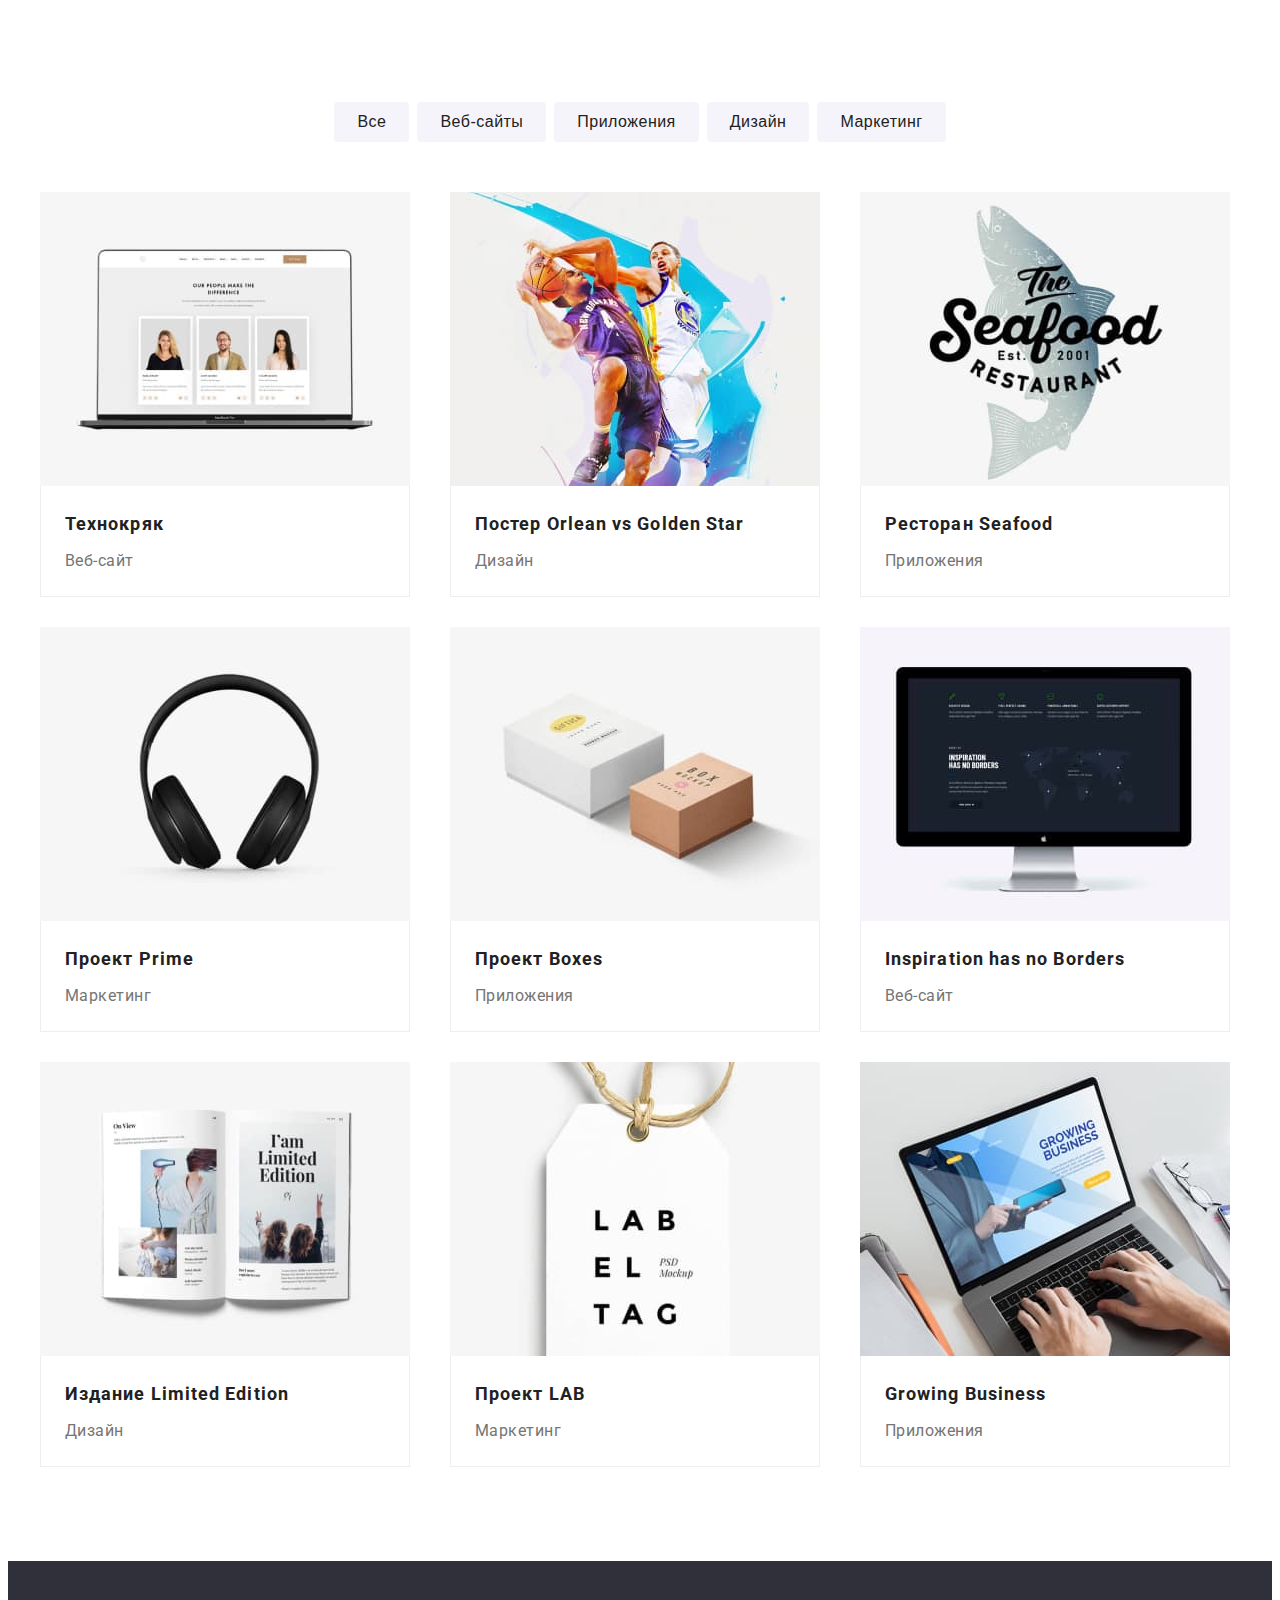
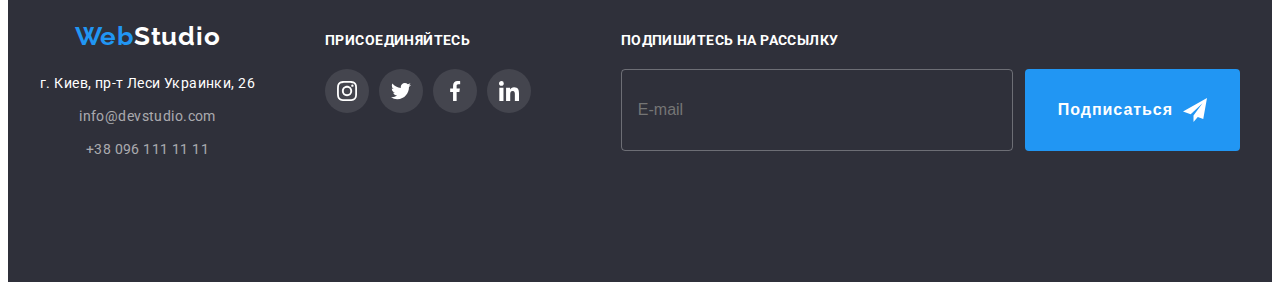
==== portfolio.html @ c47b0a3a "adaptive" ====
<!DOCTYPE html>
<html lang="ru">
  <head>
    <meta charset="UTF-8" />
    <meta http-equiv="X-UA-Compatible" content="IE=edge" />
    <meta name="viewport" content="width=device-width, initial-scale=1.0" />
    <title>Портфолио</title>
    <link
      rel="stylesheet"
      href="https://cdnjs.cloudflare.com/ajax/libs/modern-normalize/1.1.0/modern-normalize.min.css"
      integrity="sha512-wpPYUAdjBVSE4KJnH1VR1HeZfpl1ub8YT/NKx4PuQ5NmX2tKuGu6U/JRp5y+Y8XG2tV+wKQpNHVUX03MfMFn9Q=="
      crossorigin="anonymous"
      referrerpolicy="no-referrer"
    />
    <link rel="stylesheet" href="./css/main.min.css" />
    <link rel="preconnect" href="https://fonts.googleapis.com" />
    <link rel="preconnect" href="https://fonts.gstatic.com" crossorigin />
    <link
      href="https://fonts.googleapis.com/css2?family=Raleway:wght@700&family=Roboto:wght@400;500;700;900&display=swap"
      rel="stylesheet"
    />
  </head>

  <body>
    <!-- <header class="header">
      <div class="container header__container main__nav">
        <nav class="header__nav">
          <a class="header__logo link" href="./index.html"
            >Web<span class="header__logo header__logo--dark">Studio</span></a
          >
          <ul class="header__list list">
            <li class="header__item">
              <a class="header__link link" href="./index.html">Студия</a>
            </li>
            <li class="header__item">
              <a class="header__link link header__link--active" href="">Портфолио</a>
            </li>
            <li class="header__item">
              <a class="header__link link" href="#contacts">Контакты</a>
            </li>
          </ul>
        </nav>
        <ul class="header__contact list">
          <li class="header__contact-item">
            <a class="header__contact-mail link" href="mailto:info@devstudio.com">
              <svg class="header__contact-icon" width="16px" height="12px">
                <use href="./images/svg/sprite.svg#icon-mail"></use>
              </svg>
              info@devstudio.com</a
            >
          </li>
          <li class="header__contact-item">
            <a class="header__contact-number link" href="tel:+380961111111">
              <svg class="header__contact-icon" width="10" height="16">
                <use href="./images/svg/sprite.svg#icon-phone"></use>
              </svg>
              +38 096 111 11 11</a
            >
          </li>
        </ul>
      </div>
    </header> -->

    <!--Portfolio-->
    <main>
      <section class="section project">
        <!--Заголовок для ассистивных технологий-->
        <h1 class="project__title project__title--hidden">Примеры проектов</h1>
        <div class="container portfolio__container">
          <ul class="portfolio__projects-list list">
            <li class="portfolio__projects-item">
              <button class="portfolio__projects-btn" type="button">Все</button>
            </li>
            <li class="portfolio__projects-item">
              <button class="portfolio__projects-btn" type="button">
                Веб-сайты
              </button>
            </li>
            <li class="portfolio__projects-item">
              <button class="portfolio__projects-btn" type="button">
                Приложения
              </button>
            </li>
            <li class="portfolio__projects-item">
              <button class="portfolio__projects-btn" type="button">
                Дизайн
              </button>
            </li>
            <li class="portfolio__projects-item">
              <button class="portfolio__projects-btn" type="button">
                Маркетинг
              </button>
            </li>
          </ul>

          <ul class="portfolio__list list">
            <li class="portfolio__item">
              <a class="portfolio__link link" href="#">
                <div class="overlay-card">
                  <img
                    class="overlay-card__img"
                    src="./images/tehnokriak.jpg"
                    alt="Технокряк"
                    width="370"
                    height="294"
                  />
                  <div class="overlay-card__content">
                    <p class="overlay-card__text">
                      Ресурс предлагает комплексные предложения с разным уровнем
                      функционала и сервисов. Все это позволит посетителю
                      получить исчерпывающие сведения о компании или частном
                      лице.
                    </p>
                  </div>
                </div>

                <div class="portfolio__desc">
                  <h2 class="portfolio__desc-title">Технокряк</h2>
                  <p class="portfolio__desc-text">Веб-сайт</p>
                </div>
              </a>
            </li>

            <li class="portfolio__item">
              <a class="portfolio__link link" href="#">
                <div class="overlay-card">
                  <img
                    class="overlay-card__img"
                    src="./images/poster_new_orlean_vs_golden_star.jpg"
                    alt="Постер New Orlean vs Golden Star"
                    width="370"
                    height="294"
                  />
                  <div class="overlay-card__content">
                    <p class="overlay-card__text">
                      Ресурс предлагает комплексные предложения с разным уровнем
                      функционала и сервисов. Все это позволит посетителю
                      получить исчерпывающие сведения о компании или частном
                      лице.
                    </p>
                  </div>
                </div>

                <div class="portfolio__desc">
                  <h2 class="portfolio__desc-title">
                    Постер Orlean vs Golden Star
                  </h2>
                  <p class="portfolio__desc-text">Дизайн</p>
                </div>
              </a>
            </li>

            <li class="portfolio__item">
              <a class="portfolio__link link" href="#">
                <div class="overlay-card">
                  <img
                    class="overlay-card__img"
                    src="./images/restoran_seafood.jpg"
                    alt="Ресторан Seafood"
                    width="370"
                    height="294"
                  />
                  <div class="overlay-card__content">
                    <p class="overlay-card__text">
                      Ресурс предлагает комплексные предложения с разным уровнем
                      функционала и сервисов. Все это позволит посетителю
                      получить исчерпывающие сведения о компании или частном
                      лице.
                    </p>
                  </div>
                </div>
                <div class="portfolio__desc">
                  <h2 class="portfolio__desc-title">Ресторан Seafood</h2>
                  <p class="portfolio__desc-text">Приложения</p>
                </div>
              </a>
            </li>
            <li class="portfolio__item">
              <a class="portfolio__link link" href="#">
                <div class="overlay-card">
                  <img
                    class="overlay-card__img"
                    src="./images/proect_prime.jpg"
                    alt="Проект Prime"
                    width="370"
                    height="294"
                  />
                  <div class="overlay-card__content">
                    <p class="overlay-card__text">
                      Ресурс предлагает комплексные предложения с разным уровнем
                      функционала и сервисов. Все это позволит посетителю
                      получить исчерпывающие сведения о компании или частном
                      лице.
                    </p>
                  </div>
                </div>
                <div class="portfolio__desc">
                  <h2 class="portfolio__desc-title">Проект Prime</h2>
                  <p class="portfolio__desc-text">Маркетинг</p>
                </div>
              </a>
            </li>
            <li class="portfolio__item">
              <a class="portfolio__link link" href="#">
                <div class="overlay-card">
                  <img
                    class="overlay-card__img"
                    src="./images/proekt_boxes.jpg"
                    alt="Проект Boxes"
                    width="370"
                    height="294"
                  />
                  <div class="overlay-card__content">
                    <p class="overlay-card__text">
                      Ресурс предлагает комплексные предложения с разным уровнем
                      функционала и сервисов. Все это позволит посетителю
                      получить исчерпывающие сведения о компании или частном
                      лице.
                    </p>
                  </div>
                </div>
                <div class="portfolio__desc">
                  <h2 class="portfolio__desc-title">Проект Boxes</h2>
                  <p class="portfolio__desc-text">Приложения</p>
                </div>
              </a>
            </li>
            <li class="portfolio__item">
              <a class="portfolio__link link" href="#">
                <div class="overlay-card">
                  <img
                    class="overlay-card__img"
                    src="./images/inspiration_has_no_borders.jpg"
                    alt="Веб-сайт Inspiration has no Borders"
                    width="370"
                    height="294"
                  />
                  <div class="overlay-card__content">
                    <p class="overlay-card__text">
                      Ресурс предлагает комплексные предложения с разным уровнем
                      функционала и сервисов. Все это позволит посетителю
                      получить исчерпывающие сведения о компании или частном
                      лице.
                    </p>
                  </div>
                </div>
                <div class="portfolio__desc">
                  <h2 class="portfolio__desc-title">
                    Inspiration has no Borders
                  </h2>
                  <p class="portfolio__desc-text">Веб-сайт</p>
                </div>
              </a>
            </li>
            <li class="portfolio__item">
              <a class="portfolio__link link" href="#">
                <div class="overlay-card">
                  <img
                    class="overlay-card__img"
                    src="./images/izdanie_limited_edition.jpg"
                    alt="Издание Limited Edition"
                    width="370"
                    height="294"
                  />
                  <div class="overlay-card__content">
                    <p class="overlay-card__text">
                      Ресурс предлагает комплексные предложения с разным уровнем
                      функционала и сервисов. Все это позволит посетителю
                      получить исчерпывающие сведения о компании или частном
                      лице.
                    </p>
                  </div>
                </div>
                <div class="portfolio__desc">
                  <h2 class="portfolio__desc-title">Издание Limited Edition</h2>
                  <p class="portfolio__desc-text">Дизайн</p>
                </div>
              </a>
            </li>
            <li class="portfolio__item">
              <a class="portfolio__link link" href="#">
                <div class="overlay-card">
                  <img
                    class="overlay-card__img"
                    src="./images/proect_lab.jpg"
                    alt="Проект LAB"
                    width="370"
                    height="294"
                  />
                  <div class="overlay-card__content">
                    <p class="overlay-card__text">
                      Ресурс предлагает комплексные предложения с разным уровнем
                      функционала и сервисов. Все это позволит посетителю
                      получить исчерпывающие сведения о компании или частном
                      лице.
                    </p>
                  </div>
                </div>
                <div class="portfolio__desc">
                  <h2 class="portfolio__desc-title">Проект LAB</h2>
                  <p class="portfolio__desc-text">Маркетинг</p>
                </div>
              </a>
            </li>
            <li class="portfolio__item">
              <a class="portfolio__link link" href="#">
                <div class="overlay-card">
                  <img
                    class="overlay-card__img"
                    src="./images/growing_business.jpg"
                    alt="Приложения Growing Business"
                    width="370"
                    height="294"
                  />
                  <div class="overlay-card__content">
                    <p class="overlay-card__text">
                      Ресурс предлагает комплексные предложения с разным уровнем
                      функционала и сервисов. Все это позволит посетителю
                      получить исчерпывающие сведения о компании или частном
                      лице.
                    </p>
                  </div>
                </div>
                <div class="portfolio__desc">
                  <h2 class="portfolio__desc-title">Growing Business</h2>
                  <p class="portfolio__desc-text">Приложения</p>
                </div>
              </a>
            </li>
          </ul>
        </div>
      </section>
    </main>
    <!--Футер-->
    <footer class="footer">
      <div class="container footer__container footer__nav">
        <div class="footer__address-list">
          <!--Логотип компании-->
          <a class="footer__logo link" href="./index.html"
            >Web<span class="footer__logo footer__logo--light">Studio</span></a
          >
          <address class="footer__main-address">
            <ul id="contacts" class="footer__list list">
              <li class="footer__map">
                <a
                  class="footer__address-link link"
                  href="https://goo.gl/maps/CiyNuwv28CsmYzVaA"
                  target="_blank"
                  rel="noopener noreferrer"
                >
                  г. Киев, пр-т Леси Украинки, 26</a
                >
              </li>
              <li class="footer__mail">
                <a
                  class="footer__mail-link link"
                  href="mailto:info@devstudio.com"
                  >info@devstudio.com</a
                >
              </li>
              <li>
                <a class="footer__tel-link link" href="tel:+380961111111"
                  >+38 096 111 11 11</a
                >
              </li>
            </ul>
          </address>
        </div>
        <div class="footer__social-icon">
          <h3 class="footer__social-title">Присоединяйтесь</h3>
          <ul class="footer__icon-list">
            <li class="footer__icon-items">
              <a
                href="#"
                class="footer__icon-link"
                target="_blank"
                rel="noopener noreferrer"
                aria-label="иконка Instagram"
              >
                <svg class="footer__icon-img" width="20px" height="20px">
                  <use href="./images/svg/sprite.svg#icon-instagram_1"></use>
                </svg>
              </a>
            </li>
            <li class="footer__icon-items">
              <a
                href="#"
                class="footer__icon-link"
                target="_blank"
                rel="noopener noreferrer"
                aria-label="иконка Twitter"
              >
                <svg class="footer__icon-img" width="20px" height="20px">
                  <use href="./images/svg/sprite.svg#icon-twitter_1"></use>
                </svg>
              </a>
            </li>
            <li class="footer__icon-items">
              <a
                href="#"
                class="footer__icon-link"
                target="_blank"
                rel="noopener noreferrer"
                aria-label="иконка Facebook"
              >
                <svg class="footer__icon-img" width="20px" height="20px">
                  <use href="./images/svg/sprite.svg#icon-facebook_1"></use>
                </svg>
              </a>
            </li>
            <li class="footer__icon-items">
              <a
                href="#"
                class="footer__icon-link"
                target="_blank"
                rel="noopener noreferrer"
                aria-label="иконка Linkedin"
              >
                <svg class="footer__icon-img" width="20px" height="20px">
                  <use href="./images/svg/sprite.svg#icon-linkedin_1"></use>
                </svg>
              </a>
            </li>
          </ul>
        </div>
        <div class="footer__mail-row">
          <strong class="footer__mail-title">Подпишитесь на рассылку</strong>
          <form class="footer__mail-form">
            <input
              class="footer__mail-input"
              type="email"
              placeholder="E-mail"
            />
            <button class="footer__btn footer__btn" type="submit">
              Подписаться
              <svg class="footer__icon-send" width="24px" height="24px">
                <use href="./images/svg/sprite.svg#icon_send"></use>
              </svg>
            </button>
          </form>
        </div>
      </div>
    </footer>
  </body>
</html>
---- css/main.min.css ----
:root{--accent-color: #2196f3;--logo-web-color: #2196f3;--logo-studio-dark-color: #000000;--logo-studio-light-color: #ffffff;--text-color: #212121;--list-button-color: #f5f4fa;--list-button-hover: #2196f3;--text-color-light: #757575;--main-background: #ffffff;--secondary-background: #2f303a;--border-color: #eeeeee;--main-icon: #afb1b8;--secondary-icon: #ffffff;--main-anim: cubic-bezier(0.4, 0, 0.2, 1)}.hero__btn,.modal__btn,.footer__btn{border-radius:4px;padding:10px 32px;min-width:200px;font-weight:700;font-size:16px;line-height:1.88;letter-spacing:.06em;color:var(--main-background);background-color:var(--accent-color);border:1px solid rgba(0,0,0,0);-webkit-transition:background-color 250ms var(--main-anim);transition:background-color 250ms var(--main-anim)}html{scroll-behavior:smooth}body{font-family:"Roboto",sans-serif;color:var(--text-color)}.section{padding-top:60px;padding-bottom:60px;background-color:var(--main-background)}@media screen and (min-width: 768px){.section{padding-top:60px;padding-bottom:60px}}@media screen and (min-width: 1200px){.section{padding-top:94px;padding-bottom:94px}}.container{padding-left:15px;padding-right:15px;margin-left:auto;margin-right:auto;width:100%}@media screen and (min-width: 480px){.container{width:480px}}@media screen and (min-width: 480px)and (min-width: 480px){.container{width:480px}}@media screen and (min-width: 768px){.container{width:768px}}@media screen and (min-width: 768px)and (min-width: 768px){.container{width:768px}}@media screen and (min-width: 1200px){.container{width:1200px}}@media screen and (min-width: 1200px)and (min-width: 1200px){.container{width:1200px}}h1,h2,h3,h4,h5,h6,p{margin:0}img{display:block;max-width:100%;height:auto}.list{padding:0;margin:0;list-style:none}.link{display:block;text-decoration:none}.hero__btn:hover,.hero__btn:focus,.modal__btn:hover,.modal__btn:focus,.footer__btn:hover,.footer__btn:focus{background:#188ce8;cursor:pointer}.portfolio__projects-btn{border-radius:4px;padding:6px 22px;font-weight:500;font-size:16px;line-height:1.63;text-align:center;letter-spacing:.03em;color:var(--text-color);background-color:var(--list-button-color);border:1px solid rgba(0,0,0,0);-webkit-transition:color 250ms var(--main-anim),background-color 250ms var(--main-anim),-webkit-box-shadow 250ms var(--main-anim);transition:color 250ms var(--main-anim),background-color 250ms var(--main-anim),-webkit-box-shadow 250ms var(--main-anim);transition:color 250ms var(--main-anim),background-color 250ms var(--main-anim),box-shadow 250ms var(--main-anim);transition:color 250ms var(--main-anim),background-color 250ms var(--main-anim),box-shadow 250ms var(--main-anim),-webkit-box-shadow 250ms var(--main-anim)}.portfolio__projects-btn:hover,.portfolio__projects-btn:focus{cursor:pointer;color:var(--main-background);background-color:var(--list-button-hover);-webkit-box-shadow:0px 3px 1px rgba(0,0,0,.1),0px 1px 2px rgba(0,0,0,.08),0px 2px 2px rgba(0,0,0,.12);box-shadow:0px 3px 1px rgba(0,0,0,.1),0px 1px 2px rgba(0,0,0,.08),0px 2px 2px rgba(0,0,0,.12)}.header__logo,.footer__logo{font-family:"Raleway",sans-serif;font-weight:700;font-size:26px;line-height:1.19;letter-spacing:.03em;color:var(--logo-web-color)}.header__logo--dark,.footer__logo--dark{color:var(--logo-studio-dark-color)}.header__logo--light,.footer__logo--light{color:var(--logo-studio-light-color)}.backdrop{z-index:1000;position:fixed;top:0;left:0;width:100%;height:100%;background:rgba(0,0,0,.2);-webkit-transition:opacity 250ms var(--main-anim);transition:opacity 250ms var(--main-anim);opacity:1}.backdrop.is-hidden{opacity:0;visibility:visible;pointer-events:none}.modal{position:absolute;min-width:528px;min-height:521px;padding:40px;background-color:var(--main-background);top:50%;left:50%;-webkit-transform:translate(-50%, -50%) scale(1);transform:translate(-50%, -50%) scale(1);border-radius:4px;-webkit-box-shadow:0px 1px 3px rgba(0,0,0,.12),0px 1px 1px rgba(0,0,0,.14),0px 2px 1px rgba(0,0,0,.2);box-shadow:0px 1px 3px rgba(0,0,0,.12),0px 1px 1px rgba(0,0,0,.14),0px 2px 1px rgba(0,0,0,.2);-webkit-transition:-webkit-transform 250ms var(--main-anim);transition:-webkit-transform 250ms var(--main-anim);transition:transform 250ms var(--main-anim);transition:transform 250ms var(--main-anim), -webkit-transform 250ms var(--main-anim)}.backdrop.is-hidden .modal{-webkit-transform:translate(-50%, -50%) scale(0.6);transform:translate(-50%, -50%) scale(0.6)}.modal__btn-close{display:-webkit-box;display:-ms-flexbox;display:flex;-webkit-box-align:center;-ms-flex-align:center;align-items:center;-webkit-box-pack:center;-ms-flex-pack:center;justify-content:center;position:absolute;top:8px;right:8px;width:30px;height:30px;border-radius:50%;background-color:var(--main-background);border:1px solid rgba(0,0,0,.1);-webkit-transition:fill 250ms var(--main-anim),border 250ms var(--main-anim);transition:fill 250ms var(--main-anim),border 250ms var(--main-anim)}.modal__btn-close:hover,.modal__btn-close:focus{cursor:pointer;fill:var(--list-button-hover);border:1px solid var(--accent-color)}.modal__title{margin-top:0px;font-weight:700;font-size:20px;line-height:1.15;text-align:center;letter-spacing:.03em;color:var(--text-color)}.modal__field{position:relative;display:-webkit-box;display:-ms-flexbox;display:flex;-webkit-box-orient:vertical;-webkit-box-direction:normal;-ms-flex-direction:column;flex-direction:column;margin-bottom:10px}.modal__name{margin-bottom:4px;font-size:12px;text-align:left;line-height:1.16;letter-spacing:.01em;color:#757575}.modal__form{text-align:center;margin-top:12px}.modal__input{padding-top:11px;padding-bottom:11px;padding-left:42px;border:1px solid rgba(33,33,33,.2);border-radius:4px;cursor:pointer;-webkit-transition:border-color 250ms var(--main-anim);transition:border-color 250ms var(--main-anim)}.modal__input:hover,.modal__input:focus{outline:0;border-color:var(--accent-color)}.modal__textarea{resize:none;height:120px;font-size:14px;line-height:1.17;letter-spacing:.01em;padding:12px 16px;border:1px solid rgba(33,33,33,.2);border-radius:4px;-webkit-transition:border-color 250ms var(--main-anim);transition:border-color 250ms var(--main-anim)}.modal__textarea:hover,.modal__textarea:focus{outline:0;border-color:var(--accent-color)}.modal__icon{position:absolute;top:50%;left:12px}.modal__svg{width:18px;height:18px;color:#000;fill:currentColor;-webkit-transition:fill 250ms var(--main-anim);transition:fill 250ms var(--main-anim)}.modal__input:focus+.modal__icon .modal__svg{fill:var(--accent-color)}.modal__terms-check{display:-webkit-box;display:-ms-flexbox;display:flex;-webkit-box-align:center;-ms-flex-align:center;align-items:center;-webkit-box-pack:space-evenly;-ms-flex-pack:space-evenly;justify-content:space-evenly;font-size:14px;line-height:1.7;letter-spacing:.03em;color:#757575}.modal__terms-form{position:relative;margin-top:20px;margin-bottom:30px}.modal__agreement{color:var(--accent-color);text-decoration:underline;cursor:pointer}.modal__checkbox{position:absolute;width:1px;height:1px;margin:-1px;border:0px;padding:0px;clip:rect(0 0 0 0);overflow:hidden}.modal__check-icon{display:inline-block;-webkit-box-align:center;-ms-flex-align:center;align-items:center;-webkit-box-pack:center;-ms-flex-pack:center;justify-content:center;width:16px;height:15px;border:2px solid #212121;border-radius:2px}.modal__checkbox:checked+.modal__check-icon{border-color:rgba(0,0,0,0);background-color:#2196f3;background-image:url(../images/svg/vector_check.svg);background-size:contain;background-origin:border-box;background-repeat:no-repeat;-webkit-transition:background-color 250ms var(--main-anim),background-image 250ms var(--main-anim);transition:background-color 250ms var(--main-anim),background-image 250ms var(--main-anim)}.team__icon-list{display:-webkit-box;display:-ms-flexbox;display:flex;padding:0;-webkit-box-pack:center;-ms-flex-pack:center;justify-content:center;list-style-type:none}.team__icon-list .team__icon-item+.team__icon-item{margin-left:10px}.team__icon-link{display:-webkit-box;display:-ms-flexbox;display:flex;-webkit-box-pack:center;-ms-flex-pack:center;justify-content:center;-webkit-box-align:center;-ms-flex-align:center;align-items:center;width:44px;height:44px;border-radius:50%;cursor:pointer;fill:var(--main-icon);-webkit-transition:fill 250ms var(--main-anim),background-color 250ms var(--main-anim);transition:fill 250ms var(--main-anim),background-color 250ms var(--main-anim)}.team__icon-link:hover,.team__icon-link:focus{fill:var(--secondary-icon);background-color:var(--accent-color)}.header{border-bottom:1px solid var(--border-color)}.header__list{margin-left:93px;display:-webkit-box;display:-ms-flexbox;display:flex}.header .main__nav{display:-webkit-box;display:-ms-flexbox;display:flex}.header__nav{display:-webkit-box;display:-ms-flexbox;display:flex;-webkit-box-align:center;-ms-flex-align:center;align-items:center}.header__list .header__item+.header__item{margin-left:40px}.header__contact{display:-webkit-box;display:-ms-flexbox;display:flex;margin-left:auto}.header__contact .header__contact-item+.header__contact-item{margin-left:50px}.header__link{display:block;padding-top:32px;padding-bottom:32px;color:var(--text-color);font-weight:500;font-size:14px;line-height:1.14;letter-spacing:.02em;-webkit-transition:color 250ms var(--main-anim);transition:color 250ms var(--main-anim)}.header__link:hover,.header__link:focus{color:var(--accent-color)}.header__link--active{position:relative;color:var(--accent-color)}.header__link--active::after{content:"";position:absolute;bottom:-1px;left:0;width:100%;height:4px;background:var(--accent-color);border-radius:2px}.header__contact-number{display:-webkit-box;display:-ms-flexbox;display:flex;padding-top:32px;padding-bottom:32px;-webkit-box-align:center;-ms-flex-align:center;align-items:center;font-weight:500;font-size:14px;line-height:1.14;letter-spacing:.02em;color:var(--text-color-light);-webkit-transition:color 250ms var(--main-anim);transition:color 250ms var(--main-anim)}.header__contact-number:hover,.header__contact-number:focus{color:var(--accent-color)}.header__contact-mail{display:-webkit-box;display:-ms-flexbox;display:flex;padding-top:32px;padding-bottom:32px;-webkit-box-align:center;-ms-flex-align:center;align-items:center;font-weight:500;font-size:14px;line-height:1.14;letter-spacing:.02em;color:var(--text-color-light);-webkit-transition:color 250ms var(--main-anim);transition:color 250ms var(--main-anim)}.header__contact-mail:hover,.header__contact-mail:focus{color:var(--accent-color)}.header__contact-icon{margin-right:10px;fill:currentColor}.hero{padding-top:200px;padding-bottom:200px;text-align:center;max-width:1600px;height:600px;margin-left:auto;margin-right:auto;background-repeat:no-repeat;background-position:center;background-image:-webkit-gradient(linear, left top, right top, from(rgba(47, 48, 58, 0.4)), to(rgba(47, 48, 58, 0.4))),url(../images/background_image.jpg);background-image:linear-gradient(to right, rgba(47, 48, 58, 0.4), rgba(47, 48, 58, 0.4)),url(../images/background_image.jpg);background-color:#c4c4c4}.hero__tite{margin:0;margin-bottom:30px;color:var(--main-background);text-align:center;letter-spacing:.06em;text-transform:uppercase}@media screen and (min-width: 480px){.hero__tite{font-size:26px;line-height:1.65}}@media screen and (min-width: 1200px){.hero__tite{font-weight:900;font-size:44px;line-height:1.36}}.portfolio__projects-list{display:-webkit-box;display:-ms-flexbox;display:flex;-webkit-box-pack:center;-ms-flex-pack:center;justify-content:center}@media screen and (max-width: 767.98px){.portfolio__projects-list{-ms-flex-wrap:wrap;flex-wrap:wrap;-webkit-box-pack:left;-ms-flex-pack:left;justify-content:left}}.portfolio__projects-list .portfolio__projects-item+.portfolio__projects-item{margin-left:8px}@media screen and (max-width: 1199.98px){.portfolio__projects-item:nth-child(-n+3){margin-bottom:15px}}.portfolio__desc-title{margin-bottom:4px;font-weight:700;font-size:18px;line-height:2;letter-spacing:.06em;color:#212121}.portfolio__link{display:inline-block;-webkit-transition:-webkit-box-shadow 250ms var(--main-anim);transition:-webkit-box-shadow 250ms var(--main-anim);transition:box-shadow 250ms var(--main-anim);transition:box-shadow 250ms var(--main-anim), -webkit-box-shadow 250ms var(--main-anim)}.portfolio__link:hover,.portfolio__link:focus{-webkit-box-shadow:0px 1px 1px rgba(0,0,0,.12),0px 4px 4px rgba(0,0,0,.06),1px 4px 6px rgba(0,0,0,.16);box-shadow:0px 1px 1px rgba(0,0,0,.12),0px 4px 4px rgba(0,0,0,.06),1px 4px 6px rgba(0,0,0,.16)}.portfolio__desc{padding:20px 24px;background-color:var(--main-background);border:1px solid var(--border-color);border-top:0}.portfolio__desc-text{font-size:16px;line-height:1.88;letter-spacing:.03em;color:var(--text-color-light)}.portfolio__link:hover .overlay-card__content{-webkit-transform:translateY(-100%);transform:translateY(-100%)}.overlay-card{position:relative;height:294px;width:370px;overflow:hidden}.overlay-card__content{position:absolute;background-color:rgba(33,150,243,.9);-webkit-transform:translateY(0);transform:translateY(0);-webkit-transition:-webkit-transform 250ms var(--main-anim);transition:-webkit-transform 250ms var(--main-anim);transition:transform 250ms var(--main-anim);transition:transform 250ms var(--main-anim), -webkit-transform 250ms var(--main-anim)}.overlay-card__text{padding:63px 24px;font-size:18px;line-height:1.56;letter-spacing:.03em;color:var(--main-background)}@media screen and (max-width: 1199.98px){.development{display:none}}.development__title{font-weight:700;font-size:36px;line-height:1.67;text-align:center;letter-spacing:.03em;margin-bottom:50px}.development__list{display:-webkit-box;display:-ms-flexbox;display:flex;-ms-flex-wrap:wrap;flex-wrap:wrap}.development__item+.development__item{margin-left:30px}.development__aside{position:relative}.development__text{position:absolute;display:-webkit-box;display:-ms-flexbox;display:flex;width:370px;height:70px;bottom:0;left:0;font-weight:700;font-size:14px;line-height:1.14;letter-spacing:.03em;text-transform:uppercase;-webkit-box-align:center;-ms-flex-align:center;align-items:center;-webkit-box-pack:center;-ms-flex-pack:center;justify-content:center;margin:0;letter-spacing:.03em;background-color:rgba(47,48,58,.8);color:var(--main-background)}.development__img{display:block;min-width:100%;height:auto}.development{padding-top:0}.team__title{font-weight:700;font-size:36px;line-height:1.67;text-align:center;letter-spacing:.03em}@media screen and (min-width: 480px){.team__title{margin-bottom:30px}}@media screen and (min-width: 1200px){.team__title{margin-bottom:50px}}@media screen and (max-width: 1199.98px){.team__img{width:354px}}.team__card{padding-top:30px;padding-bottom:30px}.team__card-name{margin-bottom:10px;font-weight:500;font-size:16px;line-height:1.88;text-align:center;letter-spacing:.03em}.team__card-career{margin-bottom:16px;font-size:16px;line-height:1.88;text-align:center;letter-spacing:.03em;color:var(--text-color-light)}@media screen and (max-width: 767.98px){.team__img{width:auto}}@media screen and (min-width: 480px){.team__list{display:block}}@media screen and (max-width: 1199.98px){.team__list{display:-webkit-box;display:-ms-flexbox;display:flex;-ms-flex-wrap:wrap;flex-wrap:wrap;-webkit-box-pack:justify;-ms-flex-pack:justify;justify-content:space-between}}@media screen and (min-width: 1200px){.team__list{display:-webkit-box;display:-ms-flexbox;display:flex;-ms-flex-wrap:wrap;flex-wrap:wrap}.team__list .team__item+.team__item{margin-left:30px}}.team{padding-top:94px;padding-bottom:94px;background-color:#f5f4fa}.team__item{background-color:var(--main-background);-webkit-box-shadow:0px 1px 3px rgba(0,0,0,.12),0px 1px 1px rgba(0,0,0,.14),0px 2px 1px rgba(0,0,0,.2);box-shadow:0px 1px 3px rgba(0,0,0,.12),0px 1px 1px rgba(0,0,0,.14),0px 2px 1px rgba(0,0,0,.2);border-radius:0px 0px 4px 4px}@media screen and (max-width: 767.98px){.team__item:not(:last-child){margin-bottom:30px}}@media screen and (max-width: 1199.98px){.team__item:nth-child(-n+2){margin-bottom:30px}}.clients__title{font-weight:700;font-size:36px;line-height:1.67;text-align:center;letter-spacing:.03em;margin-bottom:50px}@media screen and (max-width: 767.98px){.clients__title{margin-bottom:30px}}.clients__list{display:-webkit-box;display:-ms-flexbox;display:flex}@media screen and (min-width: 480px){.clients__list{display:-webkit-box;display:-ms-flexbox;display:flex;-ms-flex-wrap:wrap;flex-wrap:wrap;-webkit-box-pack:center;-ms-flex-pack:center;justify-content:center}}@media screen and (max-width: 1199.98px){.clients__list{display:-webkit-box;display:-ms-flexbox;display:flex;-ms-flex-wrap:wrap;flex-wrap:wrap;-webkit-box-pack:justify;-ms-flex-pack:justify;justify-content:space-between}}.clients__link{display:-webkit-box;display:-ms-flexbox;display:flex;height:92px;-webkit-box-pack:center;-ms-flex-pack:center;justify-content:center;-webkit-box-align:center;-ms-flex-align:center;align-items:center;fill:var(--main-icon);border:1px solid var(--main-icon);border-radius:4px;-webkit-transition:border 250ms var(--main-anim),fill 250ms var(--main-anim);transition:border 250ms var(--main-anim),fill 250ms var(--main-anim)}@media screen and (min-width: 480px){.clients__link{width:210px}}@media screen and (min-width: 768px){.clients__link{width:226px}}@media screen and (min-width: 1200px){.clients__link{width:170px}}.clients__link:hover,.clients__link:focus{fill:var(--accent-color)}.clients__link:hover{border:1px solid var(--accent-color);border-radius:4px}@media screen and (max-width: 767.98px){.clients__item:nth-child(2n+1){margin-right:30px}}@media screen and (max-width: 1199.98px){.clients__item:nth-child(-n+3){margin-bottom:30px}}.clients__item:nth-child(-n+2){margin-bottom:30px}@media screen and (min-width: 1200px){.clients__item+.clients__item{margin-left:30px}}.benefits__title--hidden,.project__title--hidden{visibility:hidden;position:absolute}.benefits__logo{display:-webkit-box;display:-ms-flexbox;display:flex;-webkit-box-pack:center;-ms-flex-pack:center;justify-content:center;-webkit-box-align:center;-ms-flex-align:center;align-items:center;width:270px;height:120px;background:#f5f4fa;border-radius:4px;margin-bottom:30px}@media screen and (max-width: 767.98px){.benefits__logo{width:100%}.benefits__logo .benefits__logo:not(first-child){margin-top:30px}}@media screen and (max-width: 1199.98px){.benefits__logo{width:100%}}@media screen and (min-width: 768px){.benefits__list{display:-webkit-box;display:-ms-flexbox;display:flex;-ms-flex-wrap:wrap;flex-wrap:wrap;-webkit-box-pack:justify;-ms-flex-pack:justify;justify-content:space-between}}@media screen and (min-width: 768px){.benefits__item{width:354px}}@media screen and (min-width: 1200px){.benefits__item{width:270px}.benefits__item+.benefits__item{margin-left:30px}}.benefits__subtitle{margin:0;margin-bottom:10px;font-weight:700;font-size:14px;line-height:1.14;letter-spacing:.03em;text-transform:uppercase}@media screen and (max-width: 767.98px){.benefits__subtitle{text-align:center}}.benefits__text{font-size:14px;line-height:1.71;letter-spacing:.03em;color:var(--text-color-light)}.portfolio__projects-list{margin-bottom:50px}.portfolio__list{display:-webkit-box;display:-ms-flexbox;display:flex;-ms-flex-wrap:wrap;flex-wrap:wrap}@media screen and (max-width: 767.98px){.portfolio__list{display:block}}.portfolio__item{width:calc((100% - 60px)/3);margin-right:30px;margin-bottom:30px}.portfolio__item:nth-child(3n){margin-right:0}.portfolio__item:nth-last-child(-n+3){margin-bottom:0}.footer{padding-top:60px;padding-bottom:60px;background-color:var(--secondary-background)}.footer__address-link{font-style:normal;font-size:14px;line-height:1.71;letter-spacing:.03em;color:var(--main-background)}.footer__address-link:hover,.footer__address-link:focus{color:var(--accent-color)}.footer__mail-link{font-style:normal;font-size:14px;line-height:1.71;letter-spacing:.03em;color:rgba(255,255,255,.6)}.footer__mail-link:hover,.footer__mail-link:focus{color:var(--accent-color)}.footer__tel-link{font-style:normal;font-size:14px;line-height:1.71;letter-spacing:.03em;color:rgba(255,255,255,.6)}.footer__tel-link:hover,.footer__tel-link:focus{color:var(--accent-color)}.footer__main-address{display:-webkit-box;display:-ms-flexbox;display:flex;margin-top:20px}@media screen and (min-width: 480px){.footer__main-address{-webkit-box-pack:center;-ms-flex-pack:center;justify-content:center}}@media screen and (min-width: 480px){.footer__map{margin-bottom:8px}}@media screen and (min-width: 1200px){.footer__map{margin-bottom:9px}}@media screen and (min-width: 480px){.footer__mail{margin-bottom:8px}}@media screen and (min-width: 1200px){.footer__mail{margin-bottom:9px}}.footer__social-title,.footer__mail-title{display:-webkit-box;display:-ms-flexbox;display:flex;text-transform:uppercase;font-weight:700;font-size:14px;line-height:1.17;letter-spacing:.03em;color:var(--secondary-icon)}@media screen and (max-width: 767.98px){.footer__social-title,.footer__mail-title{-webkit-box-pack:center;-ms-flex-pack:center;justify-content:center}}@media screen and (max-width: 1199.98px){.footer__social-title,.footer__mail-title{-webkit-box-pack:center;-ms-flex-pack:center;justify-content:center}}.footer__nav{display:-webkit-box;display:-ms-flexbox;display:flex;-webkit-box-align:baseline;-ms-flex-align:baseline;align-items:baseline}@media screen and (max-width: 767.98px){.footer__nav{display:block}}@media screen and (max-width: 1199.98px){.footer__nav{-ms-flex-wrap:wrap;flex-wrap:wrap;-webkit-box-pack:center;-ms-flex-pack:center;justify-content:center}}.footer__icon-link{display:-webkit-box;display:-ms-flexbox;display:flex;-webkit-box-pack:center;-ms-flex-pack:center;justify-content:center;-webkit-box-align:center;-ms-flex-align:center;align-items:center;width:44px;height:44px;cursor:pointer;fill:var(--secondary-icon);background-color:rgba(255,255,255,.1);border-radius:50%;-webkit-transition:background-color 250ms var(--main-anim);transition:background-color 250ms var(--main-anim)}.footer__icon-link:hover,.footer__icon-link:focus{background-color:var(--accent-color)}@media screen and (max-width: 767.98px){.footer__address-list{text-align:center;margin-bottom:60px}}@media screen and (min-width: 768px){.footer__address-list{text-align:center;margin-right:165px;margin-bottom:60px}}@media screen and (min-width: 1200px){.footer__address-list{display:inline-block;margin-right:70px}}.footer__icon-list{display:-webkit-box;display:-ms-flexbox;display:flex;padding:0;margin:0;margin-top:20px;list-style-type:none}@media screen and (max-width: 767.98px){.footer__icon-list{margin-bottom:60px}}.footer__icon-items+.footer__icon-items{margin-left:10px}.footer__social-icon{margin-right:auto}@media screen and (min-width: 480px){.footer__social-icon{display:grid;-webkit-box-pack:center;-ms-flex-pack:center;justify-content:center}}@media screen and (max-width: 1199.98px){.footer__social-icon{margin:0}}.footer__mail-form{margin-top:20px}@media screen and (min-width: 480px){.footer__mail-form{display:-webkit-box;display:-ms-flexbox;display:flex;-ms-flex-wrap:wrap;flex-wrap:wrap;-webkit-box-pack:center;-ms-flex-pack:center;justify-content:center}}@media screen and (max-width: 1199.98px){.footer__mail-form{width:450px}}.footer__mail-input{margin-right:12px;padding:15px 16px;width:358px;height:50px;font-size:16px;line-height:1.25;background-color:rgba(0,0,0,0);border:solid 1px rgba(255,255,255,.3);border-radius:4px;-webkit-transition:border 250ms var(--main-anim);transition:border 250ms var(--main-anim)}@media screen and (max-width: 767.98px){.footer__mail-input{margin:0;margin-bottom:20px;width:100%}}@media screen and (max-width: 1199.98px){.footer__mail-input{width:450px;margin:0;margin-bottom:20px}}.footer__mail-input:hover,.footer__mail-input:focus{border-color:var(--accent-color)}.footer__mail-input{color:var(--secondary-icon)}.footer__btn{display:-webkit-inline-box;display:-ms-inline-flexbox;display:inline-flex;-webkit-box-align:center;-ms-flex-align:center;align-items:center}.footer__icon-send{margin-left:10px;fill:#fff}/*# sourceMappingURL=main.min.css.map */
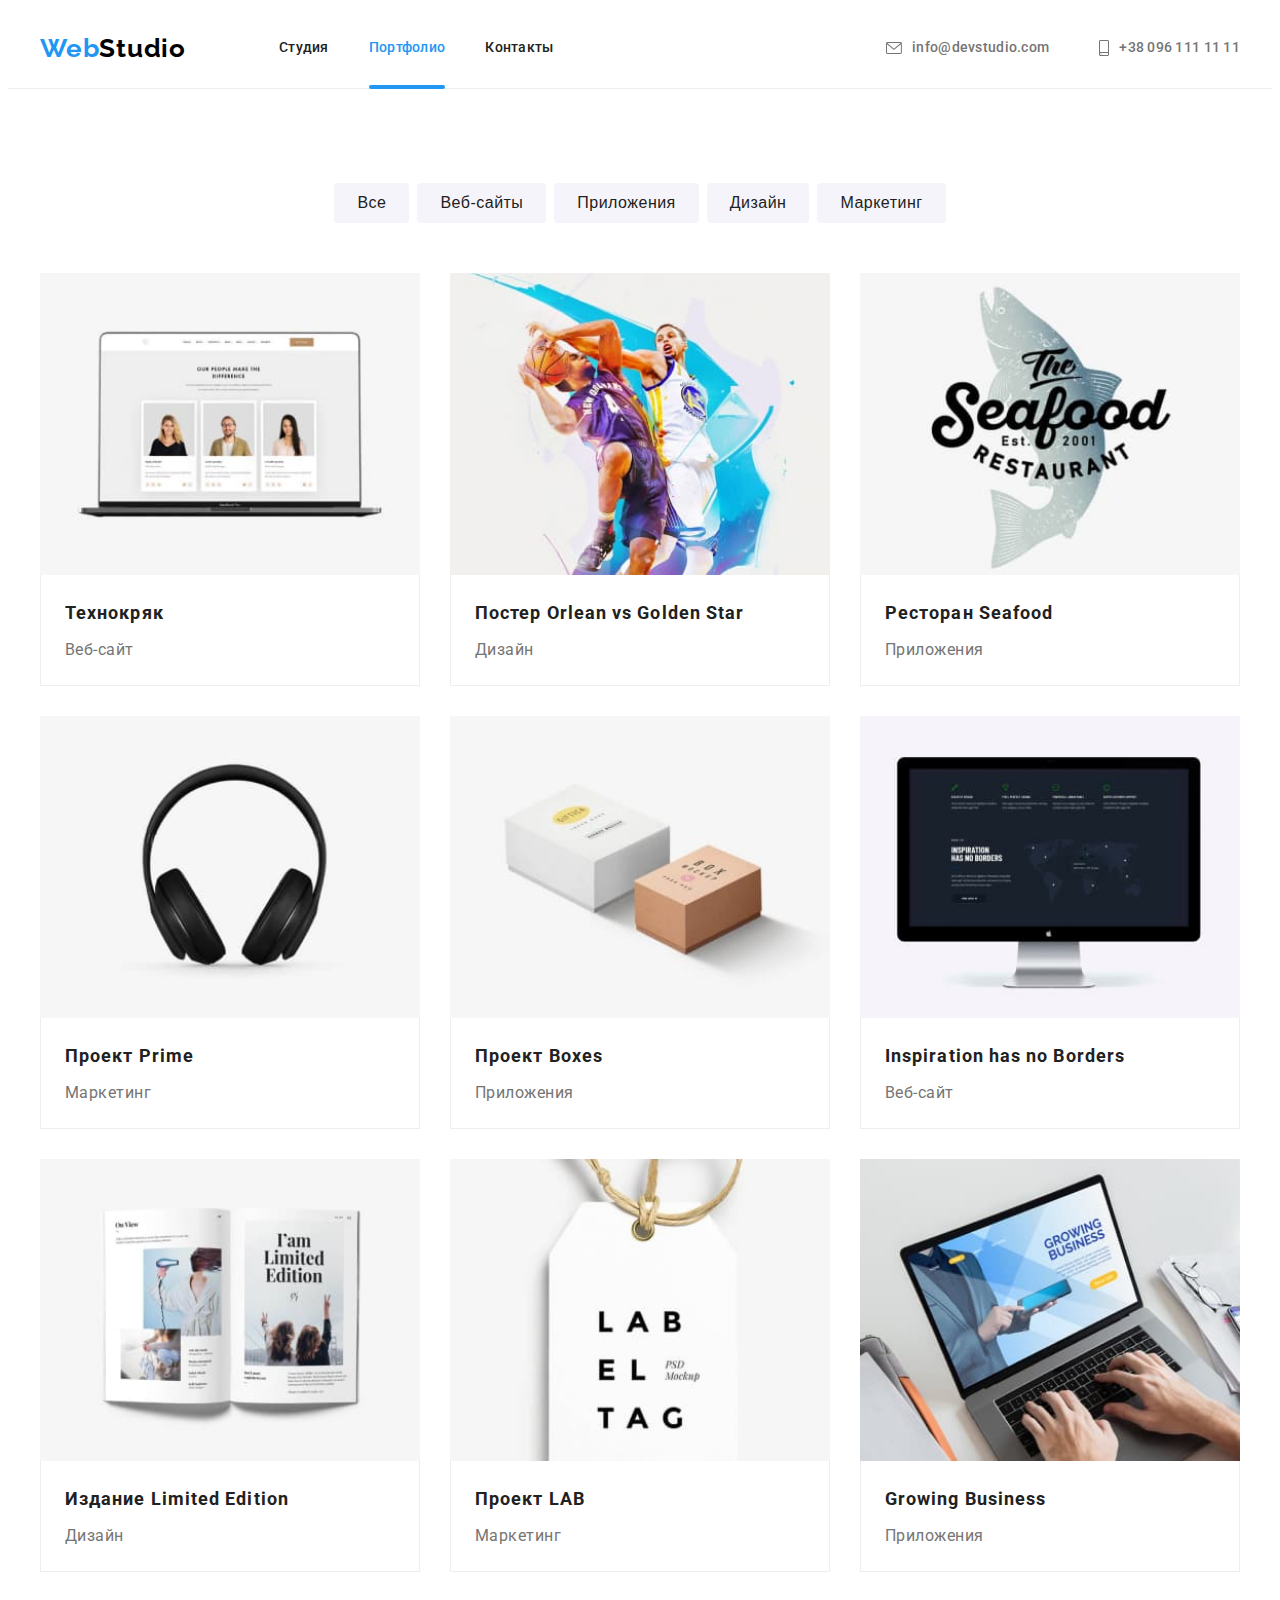
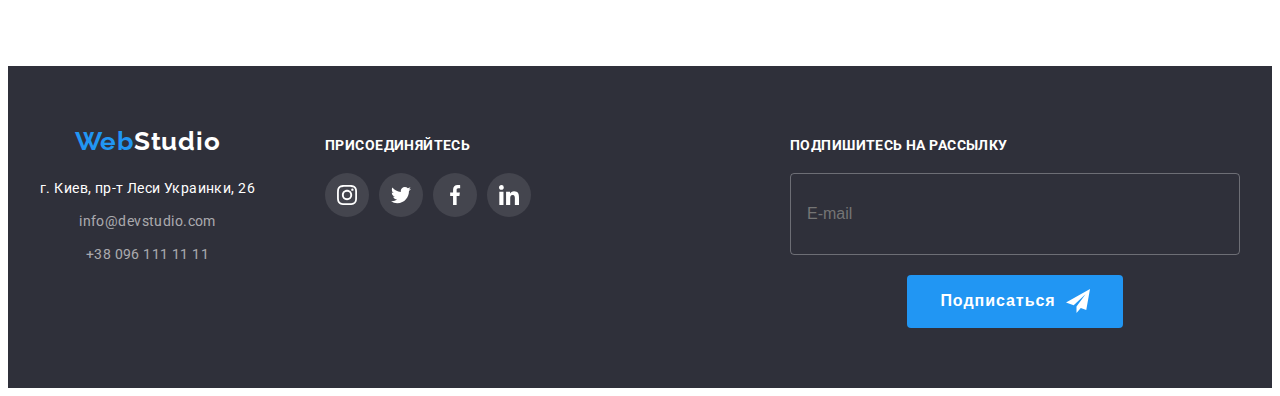
==== commit f1e05d84: "mixins" ====
--- a/portfolio.html
+++ b/portfolio.html
@@ -22,7 +22,7 @@
   </head>
 
   <body>
-    <!-- <header class="header">
+    <header class="header">
       <div class="container header__container main__nav">
         <nav class="header__nav">
           <a class="header__logo link" href="./index.html"
@@ -33,7 +33,9 @@
               <a class="header__link link" href="./index.html">Студия</a>
             </li>
             <li class="header__item">
-              <a class="header__link link header__link--active" href="">Портфолио</a>
+              <a class="header__link link header__link--active" href=""
+                >Портфолио</a
+              >
             </li>
             <li class="header__item">
               <a class="header__link link" href="#contacts">Контакты</a>
@@ -42,7 +44,10 @@
         </nav>
         <ul class="header__contact list">
           <li class="header__contact-item">
-            <a class="header__contact-mail link" href="mailto:info@devstudio.com">
+            <a
+              class="header__contact-mail link"
+              href="mailto:info@devstudio.com"
+            >
               <svg class="header__contact-icon" width="16px" height="12px">
                 <use href="./images/svg/sprite.svg#icon-mail"></use>
               </svg>
@@ -59,7 +64,7 @@
           </li>
         </ul>
       </div>
-    </header> -->
+    </header>
 
     <!--Portfolio-->
     <main>
--- a/css/main.min.css
+++ b/css/main.min.css
@@ -1 +1 @@
-:root{--accent-color: #2196f3;--logo-web-color: #2196f3;--logo-studio-dark-color: #000000;--logo-studio-light-color: #ffffff;--text-color: #212121;--list-button-color: #f5f4fa;--list-button-hover: #2196f3;--text-color-light: #757575;--main-background: #ffffff;--secondary-background: #2f303a;--border-color: #eeeeee;--main-icon: #afb1b8;--secondary-icon: #ffffff;--main-anim: cubic-bezier(0.4, 0, 0.2, 1)}.hero__btn,.modal__btn,.footer__btn{border-radius:4px;padding:10px 32px;min-width:200px;font-weight:700;font-size:16px;line-height:1.88;letter-spacing:.06em;color:var(--main-background);background-color:var(--accent-color);border:1px solid rgba(0,0,0,0);-webkit-transition:background-color 250ms var(--main-anim);transition:background-color 250ms var(--main-anim)}html{scroll-behavior:smooth}body{font-family:"Roboto",sans-serif;color:var(--text-color)}.section{padding-top:60px;padding-bottom:60px;background-color:var(--main-background)}@media screen and (min-width: 768px){.section{padding-top:60px;padding-bottom:60px}}@media screen and (min-width: 1200px){.section{padding-top:94px;padding-bottom:94px}}.container{padding-left:15px;padding-right:15px;margin-left:auto;margin-right:auto;width:100%}@media screen and (min-width: 480px){.container{width:480px}}@media screen and (min-width: 480px)and (min-width: 480px){.container{width:480px}}@media screen and (min-width: 768px){.container{width:768px}}@media screen and (min-width: 768px)and (min-width: 768px){.container{width:768px}}@media screen and (min-width: 1200px){.container{width:1200px}}@media screen and (min-width: 1200px)and (min-width: 1200px){.container{width:1200px}}h1,h2,h3,h4,h5,h6,p{margin:0}img{display:block;max-width:100%;height:auto}.list{padding:0;margin:0;list-style:none}.link{display:block;text-decoration:none}.hero__btn:hover,.hero__btn:focus,.modal__btn:hover,.modal__btn:focus,.footer__btn:hover,.footer__btn:focus{background:#188ce8;cursor:pointer}.portfolio__projects-btn{border-radius:4px;padding:6px 22px;font-weight:500;font-size:16px;line-height:1.63;text-align:center;letter-spacing:.03em;color:var(--text-color);background-color:var(--list-button-color);border:1px solid rgba(0,0,0,0);-webkit-transition:color 250ms var(--main-anim),background-color 250ms var(--main-anim),-webkit-box-shadow 250ms var(--main-anim);transition:color 250ms var(--main-anim),background-color 250ms var(--main-anim),-webkit-box-shadow 250ms var(--main-anim);transition:color 250ms var(--main-anim),background-color 250ms var(--main-anim),box-shadow 250ms var(--main-anim);transition:color 250ms var(--main-anim),background-color 250ms var(--main-anim),box-shadow 250ms var(--main-anim),-webkit-box-shadow 250ms var(--main-anim)}.portfolio__projects-btn:hover,.portfolio__projects-btn:focus{cursor:pointer;color:var(--main-background);background-color:var(--list-button-hover);-webkit-box-shadow:0px 3px 1px rgba(0,0,0,.1),0px 1px 2px rgba(0,0,0,.08),0px 2px 2px rgba(0,0,0,.12);box-shadow:0px 3px 1px rgba(0,0,0,.1),0px 1px 2px rgba(0,0,0,.08),0px 2px 2px rgba(0,0,0,.12)}.header__logo,.footer__logo{font-family:"Raleway",sans-serif;font-weight:700;font-size:26px;line-height:1.19;letter-spacing:.03em;color:var(--logo-web-color)}.header__logo--dark,.footer__logo--dark{color:var(--logo-studio-dark-color)}.header__logo--light,.footer__logo--light{color:var(--logo-studio-light-color)}.backdrop{z-index:1000;position:fixed;top:0;left:0;width:100%;height:100%;background:rgba(0,0,0,.2);-webkit-transition:opacity 250ms var(--main-anim);transition:opacity 250ms var(--main-anim);opacity:1}.backdrop.is-hidden{opacity:0;visibility:visible;pointer-events:none}.modal{position:absolute;min-width:528px;min-height:521px;padding:40px;background-color:var(--main-background);top:50%;left:50%;-webkit-transform:translate(-50%, -50%) scale(1);transform:translate(-50%, -50%) scale(1);border-radius:4px;-webkit-box-shadow:0px 1px 3px rgba(0,0,0,.12),0px 1px 1px rgba(0,0,0,.14),0px 2px 1px rgba(0,0,0,.2);box-shadow:0px 1px 3px rgba(0,0,0,.12),0px 1px 1px rgba(0,0,0,.14),0px 2px 1px rgba(0,0,0,.2);-webkit-transition:-webkit-transform 250ms var(--main-anim);transition:-webkit-transform 250ms var(--main-anim);transition:transform 250ms var(--main-anim);transition:transform 250ms var(--main-anim), -webkit-transform 250ms var(--main-anim)}.backdrop.is-hidden .modal{-webkit-transform:translate(-50%, -50%) scale(0.6);transform:translate(-50%, -50%) scale(0.6)}.modal__btn-close{display:-webkit-box;display:-ms-flexbox;display:flex;-webkit-box-align:center;-ms-flex-align:center;align-items:center;-webkit-box-pack:center;-ms-flex-pack:center;justify-content:center;position:absolute;top:8px;right:8px;width:30px;height:30px;border-radius:50%;background-color:var(--main-background);border:1px solid rgba(0,0,0,.1);-webkit-transition:fill 250ms var(--main-anim),border 250ms var(--main-anim);transition:fill 250ms var(--main-anim),border 250ms var(--main-anim)}.modal__btn-close:hover,.modal__btn-close:focus{cursor:pointer;fill:var(--list-button-hover);border:1px solid var(--accent-color)}.modal__title{margin-top:0px;font-weight:700;font-size:20px;line-height:1.15;text-align:center;letter-spacing:.03em;color:var(--text-color)}.modal__field{position:relative;display:-webkit-box;display:-ms-flexbox;display:flex;-webkit-box-orient:vertical;-webkit-box-direction:normal;-ms-flex-direction:column;flex-direction:column;margin-bottom:10px}.modal__name{margin-bottom:4px;font-size:12px;text-align:left;line-height:1.16;letter-spacing:.01em;color:#757575}.modal__form{text-align:center;margin-top:12px}.modal__input{padding-top:11px;padding-bottom:11px;padding-left:42px;border:1px solid rgba(33,33,33,.2);border-radius:4px;cursor:pointer;-webkit-transition:border-color 250ms var(--main-anim);transition:border-color 250ms var(--main-anim)}.modal__input:hover,.modal__input:focus{outline:0;border-color:var(--accent-color)}.modal__textarea{resize:none;height:120px;font-size:14px;line-height:1.17;letter-spacing:.01em;padding:12px 16px;border:1px solid rgba(33,33,33,.2);border-radius:4px;-webkit-transition:border-color 250ms var(--main-anim);transition:border-color 250ms var(--main-anim)}.modal__textarea:hover,.modal__textarea:focus{outline:0;border-color:var(--accent-color)}.modal__icon{position:absolute;top:50%;left:12px}.modal__svg{width:18px;height:18px;color:#000;fill:currentColor;-webkit-transition:fill 250ms var(--main-anim);transition:fill 250ms var(--main-anim)}.modal__input:focus+.modal__icon .modal__svg{fill:var(--accent-color)}.modal__terms-check{display:-webkit-box;display:-ms-flexbox;display:flex;-webkit-box-align:center;-ms-flex-align:center;align-items:center;-webkit-box-pack:space-evenly;-ms-flex-pack:space-evenly;justify-content:space-evenly;font-size:14px;line-height:1.7;letter-spacing:.03em;color:#757575}.modal__terms-form{position:relative;margin-top:20px;margin-bottom:30px}.modal__agreement{color:var(--accent-color);text-decoration:underline;cursor:pointer}.modal__checkbox{position:absolute;width:1px;height:1px;margin:-1px;border:0px;padding:0px;clip:rect(0 0 0 0);overflow:hidden}.modal__check-icon{display:inline-block;-webkit-box-align:center;-ms-flex-align:center;align-items:center;-webkit-box-pack:center;-ms-flex-pack:center;justify-content:center;width:16px;height:15px;border:2px solid #212121;border-radius:2px}.modal__checkbox:checked+.modal__check-icon{border-color:rgba(0,0,0,0);background-color:#2196f3;background-image:url(../images/svg/vector_check.svg);background-size:contain;background-origin:border-box;background-repeat:no-repeat;-webkit-transition:background-color 250ms var(--main-anim),background-image 250ms var(--main-anim);transition:background-color 250ms var(--main-anim),background-image 250ms var(--main-anim)}.team__icon-list{display:-webkit-box;display:-ms-flexbox;display:flex;padding:0;-webkit-box-pack:center;-ms-flex-pack:center;justify-content:center;list-style-type:none}.team__icon-list .team__icon-item+.team__icon-item{margin-left:10px}.team__icon-link{display:-webkit-box;display:-ms-flexbox;display:flex;-webkit-box-pack:center;-ms-flex-pack:center;justify-content:center;-webkit-box-align:center;-ms-flex-align:center;align-items:center;width:44px;height:44px;border-radius:50%;cursor:pointer;fill:var(--main-icon);-webkit-transition:fill 250ms var(--main-anim),background-color 250ms var(--main-anim);transition:fill 250ms var(--main-anim),background-color 250ms var(--main-anim)}.team__icon-link:hover,.team__icon-link:focus{fill:var(--secondary-icon);background-color:var(--accent-color)}.header{border-bottom:1px solid var(--border-color)}.header__list{margin-left:93px;display:-webkit-box;display:-ms-flexbox;display:flex}.header .main__nav{display:-webkit-box;display:-ms-flexbox;display:flex}.header__nav{display:-webkit-box;display:-ms-flexbox;display:flex;-webkit-box-align:center;-ms-flex-align:center;align-items:center}.header__list .header__item+.header__item{margin-left:40px}.header__contact{display:-webkit-box;display:-ms-flexbox;display:flex;margin-left:auto}.header__contact .header__contact-item+.header__contact-item{margin-left:50px}.header__link{display:block;padding-top:32px;padding-bottom:32px;color:var(--text-color);font-weight:500;font-size:14px;line-height:1.14;letter-spacing:.02em;-webkit-transition:color 250ms var(--main-anim);transition:color 250ms var(--main-anim)}.header__link:hover,.header__link:focus{color:var(--accent-color)}.header__link--active{position:relative;color:var(--accent-color)}.header__link--active::after{content:"";position:absolute;bottom:-1px;left:0;width:100%;height:4px;background:var(--accent-color);border-radius:2px}.header__contact-number{display:-webkit-box;display:-ms-flexbox;display:flex;padding-top:32px;padding-bottom:32px;-webkit-box-align:center;-ms-flex-align:center;align-items:center;font-weight:500;font-size:14px;line-height:1.14;letter-spacing:.02em;color:var(--text-color-light);-webkit-transition:color 250ms var(--main-anim);transition:color 250ms var(--main-anim)}.header__contact-number:hover,.header__contact-number:focus{color:var(--accent-color)}.header__contact-mail{display:-webkit-box;display:-ms-flexbox;display:flex;padding-top:32px;padding-bottom:32px;-webkit-box-align:center;-ms-flex-align:center;align-items:center;font-weight:500;font-size:14px;line-height:1.14;letter-spacing:.02em;color:var(--text-color-light);-webkit-transition:color 250ms var(--main-anim);transition:color 250ms var(--main-anim)}.header__contact-mail:hover,.header__contact-mail:focus{color:var(--accent-color)}.header__contact-icon{margin-right:10px;fill:currentColor}.hero{padding-top:200px;padding-bottom:200px;text-align:center;max-width:1600px;height:600px;margin-left:auto;margin-right:auto;background-repeat:no-repeat;background-position:center;background-image:-webkit-gradient(linear, left top, right top, from(rgba(47, 48, 58, 0.4)), to(rgba(47, 48, 58, 0.4))),url(../images/background_image.jpg);background-image:linear-gradient(to right, rgba(47, 48, 58, 0.4), rgba(47, 48, 58, 0.4)),url(../images/background_image.jpg);background-color:#c4c4c4}.hero__tite{margin:0;margin-bottom:30px;color:var(--main-background);text-align:center;letter-spacing:.06em;text-transform:uppercase}@media screen and (min-width: 480px){.hero__tite{font-size:26px;line-height:1.65}}@media screen and (min-width: 1200px){.hero__tite{font-weight:900;font-size:44px;line-height:1.36}}.portfolio__projects-list{display:-webkit-box;display:-ms-flexbox;display:flex;-webkit-box-pack:center;-ms-flex-pack:center;justify-content:center}@media screen and (max-width: 767.98px){.portfolio__projects-list{-ms-flex-wrap:wrap;flex-wrap:wrap;-webkit-box-pack:left;-ms-flex-pack:left;justify-content:left}}.portfolio__projects-list .portfolio__projects-item+.portfolio__projects-item{margin-left:8px}@media screen and (max-width: 1199.98px){.portfolio__projects-item:nth-child(-n+3){margin-bottom:15px}}.portfolio__desc-title{margin-bottom:4px;font-weight:700;font-size:18px;line-height:2;letter-spacing:.06em;color:#212121}.portfolio__link{display:inline-block;-webkit-transition:-webkit-box-shadow 250ms var(--main-anim);transition:-webkit-box-shadow 250ms var(--main-anim);transition:box-shadow 250ms var(--main-anim);transition:box-shadow 250ms var(--main-anim), -webkit-box-shadow 250ms var(--main-anim)}.portfolio__link:hover,.portfolio__link:focus{-webkit-box-shadow:0px 1px 1px rgba(0,0,0,.12),0px 4px 4px rgba(0,0,0,.06),1px 4px 6px rgba(0,0,0,.16);box-shadow:0px 1px 1px rgba(0,0,0,.12),0px 4px 4px rgba(0,0,0,.06),1px 4px 6px rgba(0,0,0,.16)}.portfolio__desc{padding:20px 24px;background-color:var(--main-background);border:1px solid var(--border-color);border-top:0}.portfolio__desc-text{font-size:16px;line-height:1.88;letter-spacing:.03em;color:var(--text-color-light)}.portfolio__link:hover .overlay-card__content{-webkit-transform:translateY(-100%);transform:translateY(-100%)}.overlay-card{position:relative;height:294px;width:370px;overflow:hidden}.overlay-card__content{position:absolute;background-color:rgba(33,150,243,.9);-webkit-transform:translateY(0);transform:translateY(0);-webkit-transition:-webkit-transform 250ms var(--main-anim);transition:-webkit-transform 250ms var(--main-anim);transition:transform 250ms var(--main-anim);transition:transform 250ms var(--main-anim), -webkit-transform 250ms var(--main-anim)}.overlay-card__text{padding:63px 24px;font-size:18px;line-height:1.56;letter-spacing:.03em;color:var(--main-background)}@media screen and (max-width: 1199.98px){.development{display:none}}.development__title{font-weight:700;font-size:36px;line-height:1.67;text-align:center;letter-spacing:.03em;margin-bottom:50px}.development__list{display:-webkit-box;display:-ms-flexbox;display:flex;-ms-flex-wrap:wrap;flex-wrap:wrap}.development__item+.development__item{margin-left:30px}.development__aside{position:relative}.development__text{position:absolute;display:-webkit-box;display:-ms-flexbox;display:flex;width:370px;height:70px;bottom:0;left:0;font-weight:700;font-size:14px;line-height:1.14;letter-spacing:.03em;text-transform:uppercase;-webkit-box-align:center;-ms-flex-align:center;align-items:center;-webkit-box-pack:center;-ms-flex-pack:center;justify-content:center;margin:0;letter-spacing:.03em;background-color:rgba(47,48,58,.8);color:var(--main-background)}.development__img{display:block;min-width:100%;height:auto}.development{padding-top:0}.team__title{font-weight:700;font-size:36px;line-height:1.67;text-align:center;letter-spacing:.03em}@media screen and (min-width: 480px){.team__title{margin-bottom:30px}}@media screen and (min-width: 1200px){.team__title{margin-bottom:50px}}@media screen and (max-width: 1199.98px){.team__img{width:354px}}.team__card{padding-top:30px;padding-bottom:30px}.team__card-name{margin-bottom:10px;font-weight:500;font-size:16px;line-height:1.88;text-align:center;letter-spacing:.03em}.team__card-career{margin-bottom:16px;font-size:16px;line-height:1.88;text-align:center;letter-spacing:.03em;color:var(--text-color-light)}@media screen and (max-width: 767.98px){.team__img{width:auto}}@media screen and (min-width: 480px){.team__list{display:block}}@media screen and (max-width: 1199.98px){.team__list{display:-webkit-box;display:-ms-flexbox;display:flex;-ms-flex-wrap:wrap;flex-wrap:wrap;-webkit-box-pack:justify;-ms-flex-pack:justify;justify-content:space-between}}@media screen and (min-width: 1200px){.team__list{display:-webkit-box;display:-ms-flexbox;display:flex;-ms-flex-wrap:wrap;flex-wrap:wrap}.team__list .team__item+.team__item{margin-left:30px}}.team{padding-top:94px;padding-bottom:94px;background-color:#f5f4fa}.team__item{background-color:var(--main-background);-webkit-box-shadow:0px 1px 3px rgba(0,0,0,.12),0px 1px 1px rgba(0,0,0,.14),0px 2px 1px rgba(0,0,0,.2);box-shadow:0px 1px 3px rgba(0,0,0,.12),0px 1px 1px rgba(0,0,0,.14),0px 2px 1px rgba(0,0,0,.2);border-radius:0px 0px 4px 4px}@media screen and (max-width: 767.98px){.team__item:not(:last-child){margin-bottom:30px}}@media screen and (max-width: 1199.98px){.team__item:nth-child(-n+2){margin-bottom:30px}}.clients__title{font-weight:700;font-size:36px;line-height:1.67;text-align:center;letter-spacing:.03em;margin-bottom:50px}@media screen and (max-width: 767.98px){.clients__title{margin-bottom:30px}}.clients__list{display:-webkit-box;display:-ms-flexbox;display:flex}@media screen and (min-width: 480px){.clients__list{display:-webkit-box;display:-ms-flexbox;display:flex;-ms-flex-wrap:wrap;flex-wrap:wrap;-webkit-box-pack:center;-ms-flex-pack:center;justify-content:center}}@media screen and (max-width: 1199.98px){.clients__list{display:-webkit-box;display:-ms-flexbox;display:flex;-ms-flex-wrap:wrap;flex-wrap:wrap;-webkit-box-pack:justify;-ms-flex-pack:justify;justify-content:space-between}}.clients__link{display:-webkit-box;display:-ms-flexbox;display:flex;height:92px;-webkit-box-pack:center;-ms-flex-pack:center;justify-content:center;-webkit-box-align:center;-ms-flex-align:center;align-items:center;fill:var(--main-icon);border:1px solid var(--main-icon);border-radius:4px;-webkit-transition:border 250ms var(--main-anim),fill 250ms var(--main-anim);transition:border 250ms var(--main-anim),fill 250ms var(--main-anim)}@media screen and (min-width: 480px){.clients__link{width:210px}}@media screen and (min-width: 768px){.clients__link{width:226px}}@media screen and (min-width: 1200px){.clients__link{width:170px}}.clients__link:hover,.clients__link:focus{fill:var(--accent-color)}.clients__link:hover{border:1px solid var(--accent-color);border-radius:4px}@media screen and (max-width: 767.98px){.clients__item:nth-child(2n+1){margin-right:30px}}@media screen and (max-width: 1199.98px){.clients__item:nth-child(-n+3){margin-bottom:30px}}.clients__item:nth-child(-n+2){margin-bottom:30px}@media screen and (min-width: 1200px){.clients__item+.clients__item{margin-left:30px}}.benefits__title--hidden,.project__title--hidden{visibility:hidden;position:absolute}.benefits__logo{display:-webkit-box;display:-ms-flexbox;display:flex;-webkit-box-pack:center;-ms-flex-pack:center;justify-content:center;-webkit-box-align:center;-ms-flex-align:center;align-items:center;width:270px;height:120px;background:#f5f4fa;border-radius:4px;margin-bottom:30px}@media screen and (max-width: 767.98px){.benefits__logo{width:100%}.benefits__logo .benefits__logo:not(first-child){margin-top:30px}}@media screen and (max-width: 1199.98px){.benefits__logo{width:100%}}@media screen and (min-width: 768px){.benefits__list{display:-webkit-box;display:-ms-flexbox;display:flex;-ms-flex-wrap:wrap;flex-wrap:wrap;-webkit-box-pack:justify;-ms-flex-pack:justify;justify-content:space-between}}@media screen and (min-width: 768px){.benefits__item{width:354px}}@media screen and (min-width: 1200px){.benefits__item{width:270px}.benefits__item+.benefits__item{margin-left:30px}}.benefits__subtitle{margin:0;margin-bottom:10px;font-weight:700;font-size:14px;line-height:1.14;letter-spacing:.03em;text-transform:uppercase}@media screen and (max-width: 767.98px){.benefits__subtitle{text-align:center}}.benefits__text{font-size:14px;line-height:1.71;letter-spacing:.03em;color:var(--text-color-light)}.portfolio__projects-list{margin-bottom:50px}.portfolio__list{display:-webkit-box;display:-ms-flexbox;display:flex;-ms-flex-wrap:wrap;flex-wrap:wrap}@media screen and (max-width: 767.98px){.portfolio__list{display:block}}.portfolio__item{width:calc((100% - 60px)/3);margin-right:30px;margin-bottom:30px}.portfolio__item:nth-child(3n){margin-right:0}.portfolio__item:nth-last-child(-n+3){margin-bottom:0}.footer{padding-top:60px;padding-bottom:60px;background-color:var(--secondary-background)}.footer__address-link{font-style:normal;font-size:14px;line-height:1.71;letter-spacing:.03em;color:var(--main-background)}.footer__address-link:hover,.footer__address-link:focus{color:var(--accent-color)}.footer__mail-link{font-style:normal;font-size:14px;line-height:1.71;letter-spacing:.03em;color:rgba(255,255,255,.6)}.footer__mail-link:hover,.footer__mail-link:focus{color:var(--accent-color)}.footer__tel-link{font-style:normal;font-size:14px;line-height:1.71;letter-spacing:.03em;color:rgba(255,255,255,.6)}.footer__tel-link:hover,.footer__tel-link:focus{color:var(--accent-color)}.footer__main-address{display:-webkit-box;display:-ms-flexbox;display:flex;margin-top:20px}@media screen and (min-width: 480px){.footer__main-address{-webkit-box-pack:center;-ms-flex-pack:center;justify-content:center}}@media screen and (min-width: 480px){.footer__map{margin-bottom:8px}}@media screen and (min-width: 1200px){.footer__map{margin-bottom:9px}}@media screen and (min-width: 480px){.footer__mail{margin-bottom:8px}}@media screen and (min-width: 1200px){.footer__mail{margin-bottom:9px}}.footer__social-title,.footer__mail-title{display:-webkit-box;display:-ms-flexbox;display:flex;text-transform:uppercase;font-weight:700;font-size:14px;line-height:1.17;letter-spacing:.03em;color:var(--secondary-icon)}@media screen and (max-width: 767.98px){.footer__social-title,.footer__mail-title{-webkit-box-pack:center;-ms-flex-pack:center;justify-content:center}}@media screen and (max-width: 1199.98px){.footer__social-title,.footer__mail-title{-webkit-box-pack:center;-ms-flex-pack:center;justify-content:center}}.footer__nav{display:-webkit-box;display:-ms-flexbox;display:flex;-webkit-box-align:baseline;-ms-flex-align:baseline;align-items:baseline}@media screen and (max-width: 767.98px){.footer__nav{display:block}}@media screen and (max-width: 1199.98px){.footer__nav{-ms-flex-wrap:wrap;flex-wrap:wrap;-webkit-box-pack:center;-ms-flex-pack:center;justify-content:center}}.footer__icon-link{display:-webkit-box;display:-ms-flexbox;display:flex;-webkit-box-pack:center;-ms-flex-pack:center;justify-content:center;-webkit-box-align:center;-ms-flex-align:center;align-items:center;width:44px;height:44px;cursor:pointer;fill:var(--secondary-icon);background-color:rgba(255,255,255,.1);border-radius:50%;-webkit-transition:background-color 250ms var(--main-anim);transition:background-color 250ms var(--main-anim)}.footer__icon-link:hover,.footer__icon-link:focus{background-color:var(--accent-color)}@media screen and (max-width: 767.98px){.footer__address-list{text-align:center;margin-bottom:60px}}@media screen and (min-width: 768px){.footer__address-list{text-align:center;margin-right:165px;margin-bottom:60px}}@media screen and (min-width: 1200px){.footer__address-list{display:inline-block;margin-right:70px}}.footer__icon-list{display:-webkit-box;display:-ms-flexbox;display:flex;padding:0;margin:0;margin-top:20px;list-style-type:none}@media screen and (max-width: 767.98px){.footer__icon-list{margin-bottom:60px}}.footer__icon-items+.footer__icon-items{margin-left:10px}.footer__social-icon{margin-right:auto}@media screen and (min-width: 480px){.footer__social-icon{display:grid;-webkit-box-pack:center;-ms-flex-pack:center;justify-content:center}}@media screen and (max-width: 1199.98px){.footer__social-icon{margin:0}}.footer__mail-form{margin-top:20px}@media screen and (min-width: 480px){.footer__mail-form{display:-webkit-box;display:-ms-flexbox;display:flex;-ms-flex-wrap:wrap;flex-wrap:wrap;-webkit-box-pack:center;-ms-flex-pack:center;justify-content:center}}@media screen and (max-width: 1199.98px){.footer__mail-form{width:450px}}.footer__mail-input{margin-right:12px;padding:15px 16px;width:358px;height:50px;font-size:16px;line-height:1.25;background-color:rgba(0,0,0,0);border:solid 1px rgba(255,255,255,.3);border-radius:4px;-webkit-transition:border 250ms var(--main-anim);transition:border 250ms var(--main-anim)}@media screen and (max-width: 767.98px){.footer__mail-input{margin:0;margin-bottom:20px;width:100%}}@media screen and (max-width: 1199.98px){.footer__mail-input{width:450px;margin:0;margin-bottom:20px}}.footer__mail-input:hover,.footer__mail-input:focus{border-color:var(--accent-color)}.footer__mail-input{color:var(--secondary-icon)}.footer__btn{display:-webkit-inline-box;display:-ms-inline-flexbox;display:inline-flex;-webkit-box-align:center;-ms-flex-align:center;align-items:center}.footer__icon-send{margin-left:10px;fill:#fff}/*# sourceMappingURL=main.min.css.map */+:root{--accent-color: #2196f3;--logo-web-color: #2196f3;--logo-studio-dark-color: #000000;--logo-studio-light-color: #ffffff;--text-color: #212121;--list-button-color: #f5f4fa;--list-button-hover: #2196f3;--text-color-light: #757575;--main-background: #ffffff;--secondary-background: #2f303a;--border-color: #eeeeee;--main-icon: #afb1b8;--secondary-icon: #ffffff;--main-anim: cubic-bezier(0.4, 0, 0.2, 1)}.hero__btn,.modal__btn,.footer__btn{border-radius:4px;padding:10px 32px;min-width:200px;font-weight:700;font-size:16px;line-height:1.88;letter-spacing:.06em;color:var(--main-background);background-color:var(--accent-color);border:1px solid rgba(0,0,0,0);-webkit-transition:background-color 250ms var(--main-anim);transition:background-color 250ms var(--main-anim)}html{scroll-behavior:smooth}body{font-family:"Roboto",sans-serif;color:var(--text-color)}.section{padding-top:60px;padding-bottom:60px;background-color:var(--main-background)}@media screen and (min-width: 768px){.section{padding-top:60px;padding-bottom:60px}}@media screen and (min-width: 1200px){.section{padding-top:94px;padding-bottom:94px}}.container{padding-left:15px;padding-right:15px;margin-left:auto;margin-right:auto;width:100%}@media screen and (min-width: 480px){.container{width:480px}}@media screen and (min-width: 480px)and (min-width: 480px){.container{width:480px}}@media screen and (min-width: 768px){.container{width:768px}}@media screen and (min-width: 768px)and (min-width: 768px){.container{width:768px}}@media screen and (min-width: 1200px){.container{width:1200px}}@media screen and (min-width: 1200px)and (min-width: 1200px){.container{width:1200px}}h1,h2,h3,h4,h5,h6,p{margin:0}img{display:block;max-width:100%;height:auto}.list{padding:0;margin:0;list-style:none}.link{display:block;text-decoration:none}.hero__btn:hover,.hero__btn:focus,.modal__btn:hover,.modal__btn:focus,.footer__btn:hover,.footer__btn:focus{background:#188ce8;cursor:pointer}.portfolio__projects-btn{border-radius:4px;padding:6px 22px;font-weight:500;font-size:16px;line-height:1.63;text-align:center;letter-spacing:.03em;color:var(--text-color);background-color:var(--list-button-color);border:1px solid rgba(0,0,0,0);-webkit-transition:color 250ms var(--main-anim),background-color 250ms var(--main-anim),-webkit-box-shadow 250ms var(--main-anim);transition:color 250ms var(--main-anim),background-color 250ms var(--main-anim),-webkit-box-shadow 250ms var(--main-anim);transition:color 250ms var(--main-anim),background-color 250ms var(--main-anim),box-shadow 250ms var(--main-anim);transition:color 250ms var(--main-anim),background-color 250ms var(--main-anim),box-shadow 250ms var(--main-anim),-webkit-box-shadow 250ms var(--main-anim)}.portfolio__projects-btn:hover,.portfolio__projects-btn:focus{cursor:pointer;color:var(--main-background);background-color:var(--list-button-hover);-webkit-box-shadow:0px 3px 1px rgba(0,0,0,.1),0px 1px 2px rgba(0,0,0,.08),0px 2px 2px rgba(0,0,0,.12);box-shadow:0px 3px 1px rgba(0,0,0,.1),0px 1px 2px rgba(0,0,0,.08),0px 2px 2px rgba(0,0,0,.12)}.header__logo,.footer__logo{font-family:"Raleway",sans-serif;font-weight:700;font-size:26px;line-height:1.19;letter-spacing:.03em;color:var(--logo-web-color)}.header__logo--dark,.footer__logo--dark{color:var(--logo-studio-dark-color)}.header__logo--light,.footer__logo--light{color:var(--logo-studio-light-color)}.backdrop{z-index:1000;position:fixed;top:0;left:0;width:100%;height:100%;background:rgba(0,0,0,.2);-webkit-transition:opacity 250ms var(--main-anim);transition:opacity 250ms var(--main-anim);opacity:1}.backdrop.is-hidden{opacity:0;visibility:visible;pointer-events:none}.modal{position:absolute;min-height:521px;padding:40px;background-color:var(--main-background);top:50%;left:50%;-webkit-transform:translate(-50%, -50%) scale(1);transform:translate(-50%, -50%) scale(1);border-radius:4px;-webkit-box-shadow:0px 1px 3px rgba(0,0,0,.12),0px 1px 1px rgba(0,0,0,.14),0px 2px 1px rgba(0,0,0,.2);box-shadow:0px 1px 3px rgba(0,0,0,.12),0px 1px 1px rgba(0,0,0,.14),0px 2px 1px rgba(0,0,0,.2);-webkit-transition:-webkit-transform 250ms var(--main-anim);transition:-webkit-transform 250ms var(--main-anim);transition:transform 250ms var(--main-anim);transition:transform 250ms var(--main-anim), -webkit-transform 250ms var(--main-anim)}@media screen and (max-width: 767.98px){.modal{max-width:450px;width:calc(100% - 30px)}}@media screen and (min-width: 480px){.modal{min-width:450px}}@media screen and (min-width: 768px){.modal{min-width:528px}}.backdrop.is-hidden .modal{-webkit-transform:translate(-50%, -50%) scale(0.6);transform:translate(-50%, -50%) scale(0.6)}.modal__btn-close{display:-webkit-box;display:-ms-flexbox;display:flex;-webkit-box-align:center;-ms-flex-align:center;align-items:center;-webkit-box-pack:center;-ms-flex-pack:center;justify-content:center;position:absolute;top:8px;right:8px;width:30px;height:30px;border-radius:50%;background-color:var(--main-background);border:1px solid rgba(0,0,0,.1);-webkit-transition:fill 250ms var(--main-anim),border 250ms var(--main-anim);transition:fill 250ms var(--main-anim),border 250ms var(--main-anim)}.modal__btn-close:hover,.modal__btn-close:focus{cursor:pointer;fill:var(--list-button-hover);border:1px solid var(--accent-color)}.modal__title{margin-top:0px;font-weight:700;font-size:20px;line-height:1.15;text-align:center;letter-spacing:.03em;color:var(--text-color)}.modal__field{position:relative;display:-webkit-box;display:-ms-flexbox;display:flex;-webkit-box-orient:vertical;-webkit-box-direction:normal;-ms-flex-direction:column;flex-direction:column;margin-bottom:10px}.modal__name{margin-bottom:4px;font-size:12px;text-align:left;line-height:1.16;letter-spacing:.01em;color:#757575}.modal__form{text-align:center;margin-top:12px}.modal__input{padding-top:11px;padding-bottom:11px;padding-left:42px;border:1px solid rgba(33,33,33,.2);border-radius:4px;cursor:pointer;-webkit-transition:border-color 250ms var(--main-anim);transition:border-color 250ms var(--main-anim)}.modal__input:hover,.modal__input:focus{outline:0;border-color:var(--accent-color)}.modal__textarea{resize:none;height:120px;font-size:14px;line-height:1.17;letter-spacing:.01em;padding:12px 16px;border:1px solid rgba(33,33,33,.2);border-radius:4px;-webkit-transition:border-color 250ms var(--main-anim);transition:border-color 250ms var(--main-anim)}.modal__textarea:hover,.modal__textarea:focus{outline:0;border-color:var(--accent-color)}.modal__icon{position:absolute;top:50%;left:12px}.modal__svg{width:18px;height:18px;color:#000;fill:currentColor;-webkit-transition:fill 250ms var(--main-anim);transition:fill 250ms var(--main-anim)}.modal__input:focus+.modal__icon .modal__svg{fill:var(--accent-color)}.modal__terms-check{display:-webkit-box;display:-ms-flexbox;display:flex;-webkit-box-align:center;-ms-flex-align:center;align-items:center;-webkit-box-pack:space-evenly;-ms-flex-pack:space-evenly;justify-content:space-evenly;font-size:14px;line-height:1.7;letter-spacing:.03em;color:#757575}.modal__terms-form{position:relative;margin-top:20px;margin-bottom:30px}.modal__agreement{color:var(--accent-color);text-decoration:underline;cursor:pointer}.modal__checkbox{position:absolute;width:1px;height:1px;margin:-1px;border:0px;padding:0px;clip:rect(0 0 0 0);overflow:hidden}.modal__check-icon{display:inline-block;-webkit-box-align:center;-ms-flex-align:center;align-items:center;-webkit-box-pack:center;-ms-flex-pack:center;justify-content:center;width:16px;height:15px;border:2px solid #212121;border-radius:2px}.modal__checkbox:checked+.modal__check-icon{border-color:rgba(0,0,0,0);background-color:#2196f3;background-image:url(../images/svg/vector_check.svg);background-size:contain;background-origin:border-box;background-repeat:no-repeat;-webkit-transition:background-color 250ms var(--main-anim),background-image 250ms var(--main-anim);transition:background-color 250ms var(--main-anim),background-image 250ms var(--main-anim)}.team__icon-list{display:-webkit-box;display:-ms-flexbox;display:flex;padding:0;-webkit-box-pack:center;-ms-flex-pack:center;justify-content:center;list-style-type:none}.team__icon-list .team__icon-item+.team__icon-item{margin-left:10px}.team__icon-link{display:-webkit-box;display:-ms-flexbox;display:flex;-webkit-box-pack:center;-ms-flex-pack:center;justify-content:center;-webkit-box-align:center;-ms-flex-align:center;align-items:center;width:44px;height:44px;border-radius:50%;cursor:pointer;fill:var(--main-icon);-webkit-transition:fill 250ms var(--main-anim),background-color 250ms var(--main-anim);transition:fill 250ms var(--main-anim),background-color 250ms var(--main-anim)}.team__icon-link:hover,.team__icon-link:focus{fill:var(--secondary-icon);background-color:var(--accent-color)}.header{border-bottom:1px solid var(--border-color)}.header__list{margin-left:93px;display:-webkit-box;display:-ms-flexbox;display:flex}.header .main__nav{display:-webkit-box;display:-ms-flexbox;display:flex}.header__nav{display:-webkit-box;display:-ms-flexbox;display:flex;-webkit-box-align:center;-ms-flex-align:center;align-items:center}.header__list .header__item+.header__item{margin-left:40px}.header__contact{display:-webkit-box;display:-ms-flexbox;display:flex;margin-left:auto}@media screen and (max-width: 1199.98px){.header__contact{-webkit-box-orient:vertical;-webkit-box-direction:normal;-ms-flex-direction:column;flex-direction:column;-webkit-box-pack:center;-ms-flex-pack:center;justify-content:center}}@media screen and (min-width: 1200px){.header__contact .header__contact-item+.header__contact-item{margin-left:50px}}.header .header__contact-item{width:100%}.header__link{display:block;padding-top:32px;padding-bottom:32px;color:var(--text-color);font-weight:500;font-size:14px;line-height:1.14;letter-spacing:.02em;-webkit-transition:color 250ms var(--main-anim);transition:color 250ms var(--main-anim)}.header__link:hover,.header__link:focus{color:var(--accent-color)}.header__link--active{position:relative;color:var(--accent-color)}.header__link--active::after{content:"";position:absolute;bottom:-1px;left:0;width:100%;height:4px;background:var(--accent-color);border-radius:2px}.header__contact-number{display:-webkit-box;display:-ms-flexbox;display:flex;-webkit-box-align:center;-ms-flex-align:center;align-items:center;font-weight:500;font-size:14px;line-height:1.14;letter-spacing:.02em;color:var(--text-color-light);-webkit-transition:color 250ms var(--main-anim);transition:color 250ms var(--main-anim)}.header__contact-number:hover,.header__contact-number:focus{color:var(--accent-color)}@media screen and (min-width: 1200px){.header__contact-number{padding-top:32px;padding-bottom:32px}}.header__contact-mail{display:-webkit-box;display:-ms-flexbox;display:flex;-webkit-box-align:center;-ms-flex-align:center;align-items:center;font-weight:500;font-size:14px;line-height:1.14;letter-spacing:.02em;color:var(--text-color-light);-webkit-transition:color 250ms var(--main-anim);transition:color 250ms var(--main-anim)}.header__contact-mail:hover,.header__contact-mail:focus{color:var(--accent-color)}@media screen and (min-width: 1200px){.header__contact-mail{padding-top:32px;padding-bottom:32px}}.header__contact-icon{margin-right:10px;fill:currentColor}.hero{padding-top:200px;padding-bottom:200px;text-align:center;max-width:1600px;height:600px;margin-left:auto;margin-right:auto;background-repeat:no-repeat;background-position:center;background-image:-webkit-gradient(linear, left top, right top, from(rgba(47, 48, 58, 0.4)), to(rgba(47, 48, 58, 0.4))),url(../images/background_image.jpg);background-image:linear-gradient(to right, rgba(47, 48, 58, 0.4), rgba(47, 48, 58, 0.4)),url(../images/background_image.jpg);background-color:#c4c4c4}.hero__tite{margin:0;margin-bottom:30px;color:var(--main-background);text-align:center;letter-spacing:.06em;text-transform:uppercase}@media screen and (min-width: 480px){.hero__tite{font-size:26px;line-height:1.65}}@media screen and (min-width: 1200px){.hero__tite{font-weight:900;font-size:44px;line-height:1.36}}@media screen and (max-width: 1199.98px){.development{display:none}}.development__title{font-weight:700;font-size:36px;line-height:1.67;text-align:center;letter-spacing:.03em;margin-bottom:50px}.development__list{display:-webkit-box;display:-ms-flexbox;display:flex;-ms-flex-wrap:wrap;flex-wrap:wrap}.development__item+.development__item{margin-left:30px}.development__aside{position:relative}.development__text{position:absolute;display:-webkit-box;display:-ms-flexbox;display:flex;width:370px;height:70px;bottom:0;left:0;font-weight:700;font-size:14px;line-height:1.14;letter-spacing:.03em;text-transform:uppercase;-webkit-box-align:center;-ms-flex-align:center;align-items:center;-webkit-box-pack:center;-ms-flex-pack:center;justify-content:center;margin:0;letter-spacing:.03em;background-color:rgba(47,48,58,.8);color:var(--main-background)}.development__img{display:block;min-width:100%;height:auto}.development{padding-top:0}.team__title{font-weight:700;font-size:36px;line-height:1.67;text-align:center;letter-spacing:.03em}@media screen and (min-width: 480px){.team__title{margin-bottom:30px}}@media screen and (min-width: 1200px){.team__title{margin-bottom:50px}}@media screen and (max-width: 1199.98px){.team__img{width:354px}}.team__card{padding-top:30px;padding-bottom:30px}.team__card-name{margin-bottom:10px;font-weight:500;font-size:16px;line-height:1.88;text-align:center;letter-spacing:.03em}.team__card-career{margin-bottom:16px;font-size:16px;line-height:1.88;text-align:center;letter-spacing:.03em;color:var(--text-color-light)}@media screen and (max-width: 767.98px){.team__img{width:auto}}@media screen and (min-width: 480px){.team__list{display:block}}@media screen and (max-width: 1199.98px){.team__list{display:-webkit-box;display:-ms-flexbox;display:flex;-ms-flex-wrap:wrap;flex-wrap:wrap;-webkit-box-pack:justify;-ms-flex-pack:justify;justify-content:space-between}}@media screen and (min-width: 1200px){.team__list{display:-webkit-box;display:-ms-flexbox;display:flex;-ms-flex-wrap:wrap;flex-wrap:wrap}.team__list .team__item+.team__item{margin-left:30px}}.team{padding-top:94px;padding-bottom:94px;background-color:#f5f4fa}.team__item{background-color:var(--main-background);-webkit-box-shadow:0px 1px 3px rgba(0,0,0,.12),0px 1px 1px rgba(0,0,0,.14),0px 2px 1px rgba(0,0,0,.2);box-shadow:0px 1px 3px rgba(0,0,0,.12),0px 1px 1px rgba(0,0,0,.14),0px 2px 1px rgba(0,0,0,.2);border-radius:0px 0px 4px 4px}@media screen and (max-width: 767.98px){.team__item:not(:last-child){margin-bottom:30px}}@media screen and (max-width: 1199.98px){.team__item:nth-child(-n+2){margin-bottom:30px}}.clients__title{font-weight:700;font-size:36px;line-height:1.67;text-align:center;letter-spacing:.03em;margin-bottom:50px}@media screen and (max-width: 767.98px){.clients__title{margin-bottom:30px}}.clients__list{display:-webkit-box;display:-ms-flexbox;display:flex}@media screen and (min-width: 480px){.clients__list{display:-webkit-box;display:-ms-flexbox;display:flex;-ms-flex-wrap:wrap;flex-wrap:wrap;-webkit-box-pack:center;-ms-flex-pack:center;justify-content:center}}@media screen and (max-width: 1199.98px){.clients__list{display:-webkit-box;display:-ms-flexbox;display:flex;-ms-flex-wrap:wrap;flex-wrap:wrap;-webkit-box-pack:justify;-ms-flex-pack:justify;justify-content:space-between}}.clients__link{display:-webkit-box;display:-ms-flexbox;display:flex;height:92px;-webkit-box-pack:center;-ms-flex-pack:center;justify-content:center;-webkit-box-align:center;-ms-flex-align:center;align-items:center;fill:var(--main-icon);border:1px solid var(--main-icon);border-radius:4px;-webkit-transition:border 250ms var(--main-anim),fill 250ms var(--main-anim);transition:border 250ms var(--main-anim),fill 250ms var(--main-anim)}@media screen and (min-width: 480px){.clients__link{width:210px}}@media screen and (min-width: 768px){.clients__link{width:226px}}@media screen and (min-width: 1200px){.clients__link{width:170px}}.clients__link:hover,.clients__link:focus{fill:var(--accent-color)}.clients__link:hover{border:1px solid var(--accent-color);border-radius:4px}@media screen and (max-width: 767.98px){.clients__item:nth-child(2n+1){margin-right:30px}}@media screen and (max-width: 1199.98px){.clients__item:nth-child(-n+3){margin-bottom:30px}}.clients__item:nth-child(-n+2){margin-bottom:30px}@media screen and (min-width: 1200px){.clients__item+.clients__item{margin-left:30px}}.benefits__title--hidden,.project__title--hidden{visibility:hidden;position:absolute}.benefits__logo{display:-webkit-box;display:-ms-flexbox;display:flex;-webkit-box-pack:center;-ms-flex-pack:center;justify-content:center;-webkit-box-align:center;-ms-flex-align:center;align-items:center;width:270px;height:120px;background:#f5f4fa;border-radius:4px;margin-bottom:30px}@media screen and (max-width: 767.98px){.benefits__logo{width:100%}.benefits__logo .benefits__logo:not(first-child){margin-top:30px}}@media screen and (max-width: 1199.98px){.benefits__logo{width:100%}}@media screen and (min-width: 768px){.benefits__list{display:-webkit-box;display:-ms-flexbox;display:flex;-ms-flex-wrap:wrap;flex-wrap:wrap;-webkit-box-pack:justify;-ms-flex-pack:justify;justify-content:space-between}}@media screen and (min-width: 768px){.benefits__item{width:354px}}@media screen and (min-width: 1200px){.benefits__item{width:270px}.benefits__item+.benefits__item{margin-left:30px}}.benefits__subtitle{margin:0;margin-bottom:10px;font-weight:700;font-size:14px;line-height:1.14;letter-spacing:.03em;text-transform:uppercase}@media screen and (max-width: 767.98px){.benefits__subtitle{text-align:center}}.benefits__text{font-size:14px;line-height:1.71;letter-spacing:.03em;color:var(--text-color-light)}.portfolio__projects-list{margin-bottom:50px}.portfolio__list{display:-webkit-box;display:-ms-flexbox;display:flex;-ms-flex-wrap:wrap;flex-wrap:wrap}@media screen and (max-width: 767.98px){.portfolio__list{display:block}}.portfolio__projects-list{display:-webkit-box;display:-ms-flexbox;display:flex;-webkit-box-pack:center;-ms-flex-pack:center;justify-content:center}@media screen and (max-width: 767.98px){.portfolio__projects-list{-ms-flex-wrap:wrap;flex-wrap:wrap;-webkit-box-pack:left;-ms-flex-pack:left;justify-content:left}}.portfolio__projects-item:not(:last-child){margin-right:8px}@media screen and (max-width: 767.98px){.portfolio__projects-item:nth-child(-n+3){margin-bottom:15px}}.portfolio__desc-title{margin-bottom:4px;font-weight:700;font-size:18px;line-height:2;letter-spacing:.06em;color:#212121}.portfolio__link{width:100%;display:block;-webkit-transition:-webkit-box-shadow 250ms var(--main-anim);transition:-webkit-box-shadow 250ms var(--main-anim);transition:box-shadow 250ms var(--main-anim);transition:box-shadow 250ms var(--main-anim), -webkit-box-shadow 250ms var(--main-anim)}.portfolio__link:hover,.portfolio__link:focus{-webkit-box-shadow:0px 1px 1px rgba(0,0,0,.12),0px 4px 4px rgba(0,0,0,.06),1px 4px 6px rgba(0,0,0,.16);box-shadow:0px 1px 1px rgba(0,0,0,.12),0px 4px 4px rgba(0,0,0,.06),1px 4px 6px rgba(0,0,0,.16)}.portfolio__desc{padding:20px 24px;background-color:var(--main-background);border:1px solid var(--border-color);border-top:0}.portfolio__desc-text{font-size:16px;line-height:1.88;letter-spacing:.03em;color:var(--text-color-light)}.portfolio__link:hover .overlay-card__content{-webkit-transform:translateY(-100%);transform:translateY(-100%)}.overlay-card{position:relative;overflow:hidden}@media screen and (max-width: 767.98px){.overlay-card{max-width:450px;width:100%}}.overlay-card .overlay-card__img{width:100%}.overlay-card__content{height:100%;position:absolute;background-color:rgba(33,150,243,.9);-webkit-transform:translateY(0);transform:translateY(0);-webkit-transition:-webkit-transform 250ms var(--main-anim);transition:-webkit-transform 250ms var(--main-anim);transition:transform 250ms var(--main-anim);transition:transform 250ms var(--main-anim), -webkit-transform 250ms var(--main-anim)}.overlay-card__text{padding:63px 24px;font-size:18px;line-height:1.56;letter-spacing:.03em;color:var(--main-background)}@media screen and (max-width: 767.98px){.portfolio__item{width:100%;margin-bottom:30px}}@media screen and (min-width: 768px){.portfolio__item{width:calc((100% - 30px)/2);margin-bottom:30px}.portfolio__item:nth-child(odd){margin-right:30px}.portfolio__item:nth-last-child(-n+2){margin-bottom:0}}@media screen and (min-width: 1200px){.portfolio__item{width:calc((100% - 60px)/3);margin-right:30px;margin-bottom:30px}.portfolio__item:nth-child(3n){margin-right:0}.portfolio__item:nth-last-child(-n+3){margin-bottom:0}}.footer{padding-top:60px;padding-bottom:60px;background-color:var(--secondary-background)}.footer__address-link{font-style:normal;font-size:14px;line-height:1.71;letter-spacing:.03em;color:var(--main-background)}.footer__address-link:hover,.footer__address-link:focus{color:var(--accent-color)}.footer__mail-link{font-style:normal;font-size:14px;line-height:1.71;letter-spacing:.03em;color:rgba(255,255,255,.6)}.footer__mail-link:hover,.footer__mail-link:focus{color:var(--accent-color)}.footer__tel-link{font-style:normal;font-size:14px;line-height:1.71;letter-spacing:.03em;color:rgba(255,255,255,.6)}.footer__tel-link:hover,.footer__tel-link:focus{color:var(--accent-color)}.footer__main-address{display:-webkit-box;display:-ms-flexbox;display:flex;margin-top:20px}@media screen and (min-width: 480px){.footer__main-address{-webkit-box-pack:center;-ms-flex-pack:center;justify-content:center}}@media screen and (min-width: 480px){.footer__map{margin-bottom:8px}}@media screen and (min-width: 1200px){.footer__map{margin-bottom:9px}}@media screen and (min-width: 480px){.footer__mail{margin-bottom:8px}}@media screen and (min-width: 1200px){.footer__mail{margin-bottom:9px}}.footer__social-title,.footer__mail-title{display:-webkit-box;display:-ms-flexbox;display:flex;text-transform:uppercase;font-weight:700;font-size:14px;line-height:1.17;letter-spacing:.03em;color:var(--secondary-icon)}@media screen and (max-width: 767.98px){.footer__social-title,.footer__mail-title{-webkit-box-pack:center;-ms-flex-pack:center;justify-content:center}}@media screen and (max-width: 1199.98px){.footer__social-title,.footer__mail-title{-webkit-box-pack:center;-ms-flex-pack:center;justify-content:center}}.footer__nav{display:-webkit-box;display:-ms-flexbox;display:flex;-webkit-box-align:baseline;-ms-flex-align:baseline;align-items:baseline}@media screen and (max-width: 767.98px){.footer__nav{display:block}}@media screen and (max-width: 1199.98px){.footer__nav{-ms-flex-wrap:wrap;flex-wrap:wrap;-webkit-box-pack:center;-ms-flex-pack:center;justify-content:center}}.footer__icon-link{display:-webkit-box;display:-ms-flexbox;display:flex;-webkit-box-pack:center;-ms-flex-pack:center;justify-content:center;-webkit-box-align:center;-ms-flex-align:center;align-items:center;width:44px;height:44px;cursor:pointer;fill:var(--secondary-icon);background-color:rgba(255,255,255,.1019607843);border-radius:50%;-webkit-transition:background-color 250ms var(--main-anim);transition:background-color 250ms var(--main-anim)}.footer__icon-link:hover,.footer__icon-link:focus{background-color:var(--accent-color)}@media screen and (max-width: 767.98px){.footer__address-list{text-align:center;margin-bottom:60px}}@media screen and (min-width: 768px){.footer__address-list{text-align:center;margin-right:165px;margin-bottom:60px}}@media screen and (min-width: 1200px){.footer__address-list{display:inline-block;margin-right:70px}}.footer__icon-list{display:-webkit-box;display:-ms-flexbox;display:flex;padding:0;margin:0;margin-top:20px;list-style-type:none}@media screen and (max-width: 767.98px){.footer__icon-list{margin-bottom:60px}}.footer__icon-items+.footer__icon-items{margin-left:10px}.footer__social-icon{margin-right:auto}@media screen and (min-width: 480px){.footer__social-icon{display:grid;-webkit-box-pack:center;-ms-flex-pack:center;justify-content:center}}@media screen and (max-width: 1199.98px){.footer__social-icon{margin:0}}.footer__mail-form{margin-top:20px}@media screen and (min-width: 480px){.footer__mail-form{display:-webkit-box;display:-ms-flexbox;display:flex;-ms-flex-wrap:wrap;flex-wrap:wrap;-webkit-box-pack:center;-ms-flex-pack:center;justify-content:center}}@media screen and (min-width: 768px){.footer__mail-form{width:450px}}.footer__mail-input{margin-right:12px;padding:15px 16px;width:358px;height:50px;font-size:16px;line-height:1.25;background-color:rgba(0,0,0,0);border:solid 1px rgba(255,255,255,.3);border-radius:4px;-webkit-transition:border 250ms var(--main-anim);transition:border 250ms var(--main-anim)}@media screen and (max-width: 767.98px){.footer__mail-input{margin:0;margin-bottom:20px;width:100%}}@media screen and (min-width: 768px){.footer__mail-input{width:450px;margin:0;margin-bottom:20px}}.footer__mail-input:hover,.footer__mail-input:focus{border-color:var(--accent-color)}.footer__mail-input{color:var(--secondary-icon)}.footer__btn{display:-webkit-inline-box;display:-ms-inline-flexbox;display:inline-flex;-webkit-box-align:center;-ms-flex-align:center;align-items:center}.footer__icon-send{margin-left:10px;fill:#fff}/*# sourceMappingURL=main.min.css.map */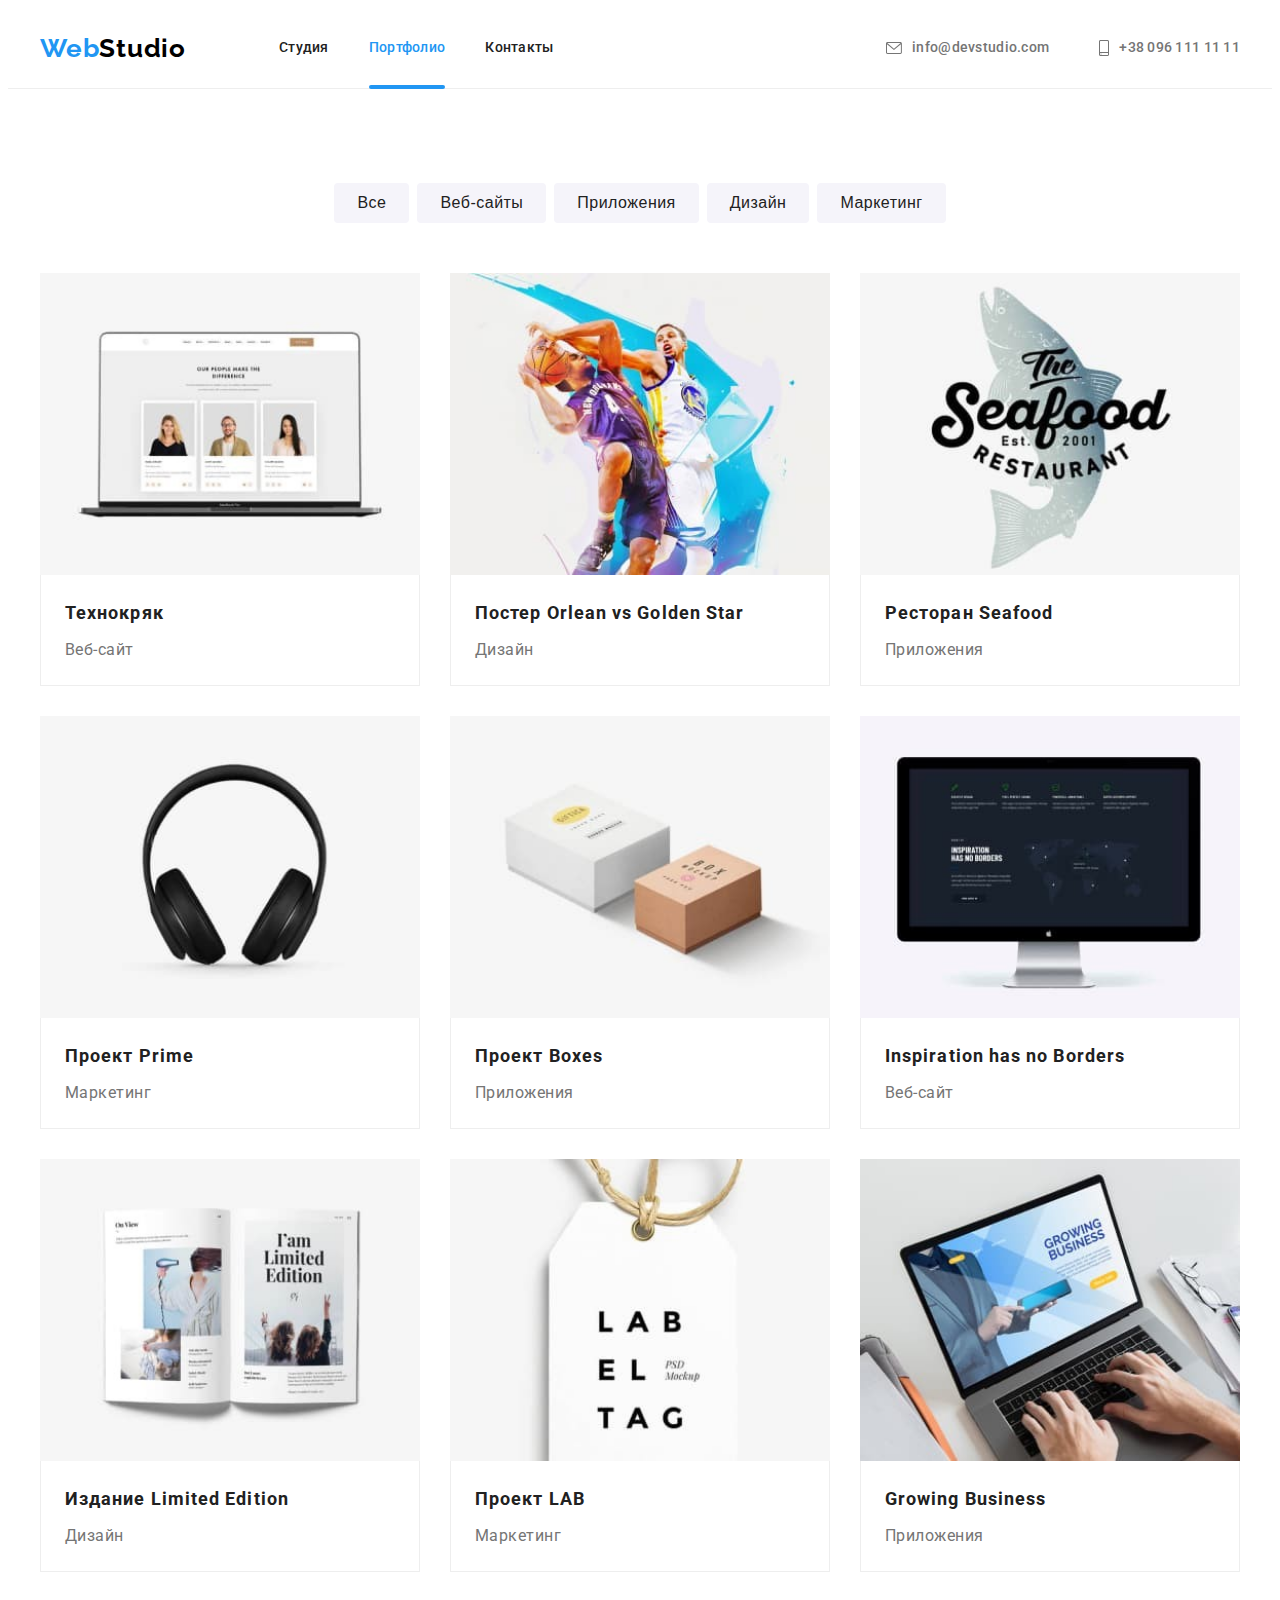
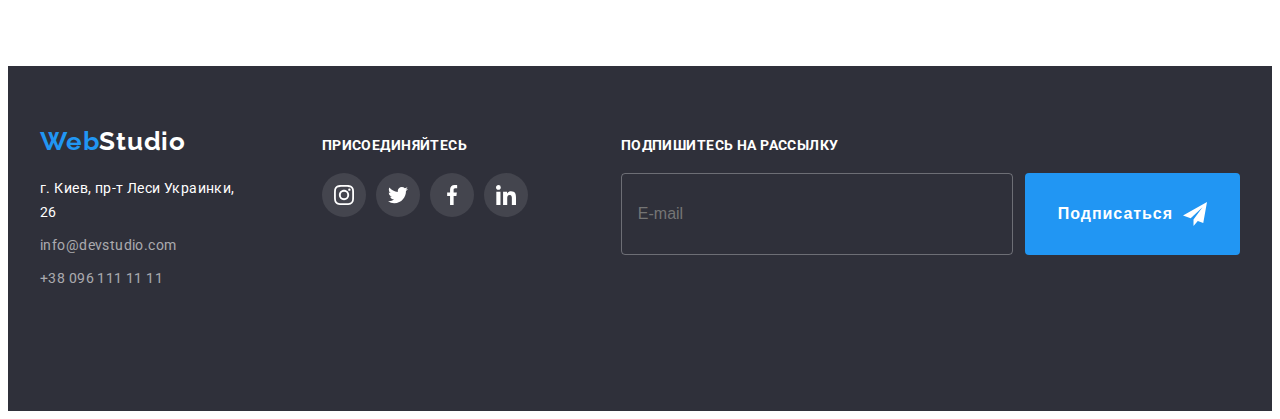
==== commit 5cf28bbd: "form" ====
--- a/portfolio.html
+++ b/portfolio.html
@@ -104,7 +104,7 @@
                 <div class="overlay-card">
                   <img
                     class="overlay-card__img"
-                    src="./images/tehnokriak.jpg"
+                    src="./images/projects/tehnokriak_lg.jpg"
                     alt="Технокряк"
                     width="370"
                     height="294"
@@ -131,7 +131,7 @@
                 <div class="overlay-card">
                   <img
                     class="overlay-card__img"
-                    src="./images/poster_new_orlean_vs_golden_star.jpg"
+                    src="./images/projects/poster_new_orlean_vs_golden_star_lg.jpg"
                     alt="Постер New Orlean vs Golden Star"
                     width="370"
                     height="294"
@@ -160,7 +160,7 @@
                 <div class="overlay-card">
                   <img
                     class="overlay-card__img"
-                    src="./images/restoran_seafood.jpg"
+                    src="./images/projects/restoran_seafood_lg.jpg"
                     alt="Ресторан Seafood"
                     width="370"
                     height="294"
@@ -185,7 +185,7 @@
                 <div class="overlay-card">
                   <img
                     class="overlay-card__img"
-                    src="./images/proect_prime.jpg"
+                    src="./images/projects/proect_prime_lg.jpg"
                     alt="Проект Prime"
                     width="370"
                     height="294"
@@ -210,7 +210,7 @@
                 <div class="overlay-card">
                   <img
                     class="overlay-card__img"
-                    src="./images/proekt_boxes.jpg"
+                    src="./images/projects/proekt_boxes_lg.jpg"
                     alt="Проект Boxes"
                     width="370"
                     height="294"
@@ -235,7 +235,7 @@
                 <div class="overlay-card">
                   <img
                     class="overlay-card__img"
-                    src="./images/inspiration_has_no_borders.jpg"
+                    src="./images/projects/inspiration_has_no_borders_lg.jpg"
                     alt="Веб-сайт Inspiration has no Borders"
                     width="370"
                     height="294"
@@ -262,7 +262,7 @@
                 <div class="overlay-card">
                   <img
                     class="overlay-card__img"
-                    src="./images/izdanie_limited_edition.jpg"
+                    src="./images/projects/izdanie_limited_edition_lg.jpg"
                     alt="Издание Limited Edition"
                     width="370"
                     height="294"
@@ -287,7 +287,7 @@
                 <div class="overlay-card">
                   <img
                     class="overlay-card__img"
-                    src="./images/proect_lab.jpg"
+                    src="./images/projects/proect_lab_lg.jpg"
                     alt="Проект LAB"
                     width="370"
                     height="294"
@@ -312,7 +312,7 @@
                 <div class="overlay-card">
                   <img
                     class="overlay-card__img"
-                    src="./images/growing_business.jpg"
+                    src="./images/projects/growing_business_lg.jpg"
                     alt="Приложения Growing Business"
                     width="370"
                     height="294"
--- a/css/main.min.css
+++ b/css/main.min.css
@@ -1 +1 @@
-:root{--accent-color: #2196f3;--logo-web-color: #2196f3;--logo-studio-dark-color: #000000;--logo-studio-light-color: #ffffff;--text-color: #212121;--list-button-color: #f5f4fa;--list-button-hover: #2196f3;--text-color-light: #757575;--main-background: #ffffff;--secondary-background: #2f303a;--border-color: #eeeeee;--main-icon: #afb1b8;--secondary-icon: #ffffff;--main-anim: cubic-bezier(0.4, 0, 0.2, 1)}.hero__btn,.modal__btn,.footer__btn{border-radius:4px;padding:10px 32px;min-width:200px;font-weight:700;font-size:16px;line-height:1.88;letter-spacing:.06em;color:var(--main-background);background-color:var(--accent-color);border:1px solid rgba(0,0,0,0);-webkit-transition:background-color 250ms var(--main-anim);transition:background-color 250ms var(--main-anim)}html{scroll-behavior:smooth}body{font-family:"Roboto",sans-serif;color:var(--text-color)}.section{padding-top:60px;padding-bottom:60px;background-color:var(--main-background)}@media screen and (min-width: 768px){.section{padding-top:60px;padding-bottom:60px}}@media screen and (min-width: 1200px){.section{padding-top:94px;padding-bottom:94px}}.container{padding-left:15px;padding-right:15px;margin-left:auto;margin-right:auto;width:100%}@media screen and (min-width: 480px){.container{width:480px}}@media screen and (min-width: 480px)and (min-width: 480px){.container{width:480px}}@media screen and (min-width: 768px){.container{width:768px}}@media screen and (min-width: 768px)and (min-width: 768px){.container{width:768px}}@media screen and (min-width: 1200px){.container{width:1200px}}@media screen and (min-width: 1200px)and (min-width: 1200px){.container{width:1200px}}h1,h2,h3,h4,h5,h6,p{margin:0}img{display:block;max-width:100%;height:auto}.list{padding:0;margin:0;list-style:none}.link{display:block;text-decoration:none}.hero__btn:hover,.hero__btn:focus,.modal__btn:hover,.modal__btn:focus,.footer__btn:hover,.footer__btn:focus{background:#188ce8;cursor:pointer}.portfolio__projects-btn{border-radius:4px;padding:6px 22px;font-weight:500;font-size:16px;line-height:1.63;text-align:center;letter-spacing:.03em;color:var(--text-color);background-color:var(--list-button-color);border:1px solid rgba(0,0,0,0);-webkit-transition:color 250ms var(--main-anim),background-color 250ms var(--main-anim),-webkit-box-shadow 250ms var(--main-anim);transition:color 250ms var(--main-anim),background-color 250ms var(--main-anim),-webkit-box-shadow 250ms var(--main-anim);transition:color 250ms var(--main-anim),background-color 250ms var(--main-anim),box-shadow 250ms var(--main-anim);transition:color 250ms var(--main-anim),background-color 250ms var(--main-anim),box-shadow 250ms var(--main-anim),-webkit-box-shadow 250ms var(--main-anim)}.portfolio__projects-btn:hover,.portfolio__projects-btn:focus{cursor:pointer;color:var(--main-background);background-color:var(--list-button-hover);-webkit-box-shadow:0px 3px 1px rgba(0,0,0,.1),0px 1px 2px rgba(0,0,0,.08),0px 2px 2px rgba(0,0,0,.12);box-shadow:0px 3px 1px rgba(0,0,0,.1),0px 1px 2px rgba(0,0,0,.08),0px 2px 2px rgba(0,0,0,.12)}.header__logo,.footer__logo{font-family:"Raleway",sans-serif;font-weight:700;font-size:26px;line-height:1.19;letter-spacing:.03em;color:var(--logo-web-color)}.header__logo--dark,.footer__logo--dark{color:var(--logo-studio-dark-color)}.header__logo--light,.footer__logo--light{color:var(--logo-studio-light-color)}.backdrop{z-index:1000;position:fixed;top:0;left:0;width:100%;height:100%;background:rgba(0,0,0,.2);-webkit-transition:opacity 250ms var(--main-anim);transition:opacity 250ms var(--main-anim);opacity:1}.backdrop.is-hidden{opacity:0;visibility:visible;pointer-events:none}.modal{position:absolute;min-height:521px;padding:40px;background-color:var(--main-background);top:50%;left:50%;-webkit-transform:translate(-50%, -50%) scale(1);transform:translate(-50%, -50%) scale(1);border-radius:4px;-webkit-box-shadow:0px 1px 3px rgba(0,0,0,.12),0px 1px 1px rgba(0,0,0,.14),0px 2px 1px rgba(0,0,0,.2);box-shadow:0px 1px 3px rgba(0,0,0,.12),0px 1px 1px rgba(0,0,0,.14),0px 2px 1px rgba(0,0,0,.2);-webkit-transition:-webkit-transform 250ms var(--main-anim);transition:-webkit-transform 250ms var(--main-anim);transition:transform 250ms var(--main-anim);transition:transform 250ms var(--main-anim), -webkit-transform 250ms var(--main-anim)}@media screen and (max-width: 767.98px){.modal{max-width:450px;width:calc(100% - 30px)}}@media screen and (min-width: 480px){.modal{min-width:450px}}@media screen and (min-width: 768px){.modal{min-width:528px}}.backdrop.is-hidden .modal{-webkit-transform:translate(-50%, -50%) scale(0.6);transform:translate(-50%, -50%) scale(0.6)}.modal__btn-close{display:-webkit-box;display:-ms-flexbox;display:flex;-webkit-box-align:center;-ms-flex-align:center;align-items:center;-webkit-box-pack:center;-ms-flex-pack:center;justify-content:center;position:absolute;top:8px;right:8px;width:30px;height:30px;border-radius:50%;background-color:var(--main-background);border:1px solid rgba(0,0,0,.1);-webkit-transition:fill 250ms var(--main-anim),border 250ms var(--main-anim);transition:fill 250ms var(--main-anim),border 250ms var(--main-anim)}.modal__btn-close:hover,.modal__btn-close:focus{cursor:pointer;fill:var(--list-button-hover);border:1px solid var(--accent-color)}.modal__title{margin-top:0px;font-weight:700;font-size:20px;line-height:1.15;text-align:center;letter-spacing:.03em;color:var(--text-color)}.modal__field{position:relative;display:-webkit-box;display:-ms-flexbox;display:flex;-webkit-box-orient:vertical;-webkit-box-direction:normal;-ms-flex-direction:column;flex-direction:column;margin-bottom:10px}.modal__name{margin-bottom:4px;font-size:12px;text-align:left;line-height:1.16;letter-spacing:.01em;color:#757575}.modal__form{text-align:center;margin-top:12px}.modal__input{padding-top:11px;padding-bottom:11px;padding-left:42px;border:1px solid rgba(33,33,33,.2);border-radius:4px;cursor:pointer;-webkit-transition:border-color 250ms var(--main-anim);transition:border-color 250ms var(--main-anim)}.modal__input:hover,.modal__input:focus{outline:0;border-color:var(--accent-color)}.modal__textarea{resize:none;height:120px;font-size:14px;line-height:1.17;letter-spacing:.01em;padding:12px 16px;border:1px solid rgba(33,33,33,.2);border-radius:4px;-webkit-transition:border-color 250ms var(--main-anim);transition:border-color 250ms var(--main-anim)}.modal__textarea:hover,.modal__textarea:focus{outline:0;border-color:var(--accent-color)}.modal__icon{position:absolute;top:50%;left:12px}.modal__svg{width:18px;height:18px;color:#000;fill:currentColor;-webkit-transition:fill 250ms var(--main-anim);transition:fill 250ms var(--main-anim)}.modal__input:focus+.modal__icon .modal__svg{fill:var(--accent-color)}.modal__terms-check{display:-webkit-box;display:-ms-flexbox;display:flex;-webkit-box-align:center;-ms-flex-align:center;align-items:center;-webkit-box-pack:space-evenly;-ms-flex-pack:space-evenly;justify-content:space-evenly;font-size:14px;line-height:1.7;letter-spacing:.03em;color:#757575}.modal__terms-form{position:relative;margin-top:20px;margin-bottom:30px}.modal__agreement{color:var(--accent-color);text-decoration:underline;cursor:pointer}.modal__checkbox{position:absolute;width:1px;height:1px;margin:-1px;border:0px;padding:0px;clip:rect(0 0 0 0);overflow:hidden}.modal__check-icon{display:inline-block;-webkit-box-align:center;-ms-flex-align:center;align-items:center;-webkit-box-pack:center;-ms-flex-pack:center;justify-content:center;width:16px;height:15px;border:2px solid #212121;border-radius:2px}.modal__checkbox:checked+.modal__check-icon{border-color:rgba(0,0,0,0);background-color:#2196f3;background-image:url(../images/svg/vector_check.svg);background-size:contain;background-origin:border-box;background-repeat:no-repeat;-webkit-transition:background-color 250ms var(--main-anim),background-image 250ms var(--main-anim);transition:background-color 250ms var(--main-anim),background-image 250ms var(--main-anim)}.team__icon-list{display:-webkit-box;display:-ms-flexbox;display:flex;padding:0;-webkit-box-pack:center;-ms-flex-pack:center;justify-content:center;list-style-type:none}.team__icon-list .team__icon-item+.team__icon-item{margin-left:10px}.team__icon-link{display:-webkit-box;display:-ms-flexbox;display:flex;-webkit-box-pack:center;-ms-flex-pack:center;justify-content:center;-webkit-box-align:center;-ms-flex-align:center;align-items:center;width:44px;height:44px;border-radius:50%;cursor:pointer;fill:var(--main-icon);-webkit-transition:fill 250ms var(--main-anim),background-color 250ms var(--main-anim);transition:fill 250ms var(--main-anim),background-color 250ms var(--main-anim)}.team__icon-link:hover,.team__icon-link:focus{fill:var(--secondary-icon);background-color:var(--accent-color)}.header{border-bottom:1px solid var(--border-color)}.header__list{margin-left:93px;display:-webkit-box;display:-ms-flexbox;display:flex}.header .main__nav{display:-webkit-box;display:-ms-flexbox;display:flex}.header__nav{display:-webkit-box;display:-ms-flexbox;display:flex;-webkit-box-align:center;-ms-flex-align:center;align-items:center}.header__list .header__item+.header__item{margin-left:40px}.header__contact{display:-webkit-box;display:-ms-flexbox;display:flex;margin-left:auto}@media screen and (max-width: 1199.98px){.header__contact{-webkit-box-orient:vertical;-webkit-box-direction:normal;-ms-flex-direction:column;flex-direction:column;-webkit-box-pack:center;-ms-flex-pack:center;justify-content:center}}@media screen and (min-width: 1200px){.header__contact .header__contact-item+.header__contact-item{margin-left:50px}}.header .header__contact-item{width:100%}.header__link{display:block;padding-top:32px;padding-bottom:32px;color:var(--text-color);font-weight:500;font-size:14px;line-height:1.14;letter-spacing:.02em;-webkit-transition:color 250ms var(--main-anim);transition:color 250ms var(--main-anim)}.header__link:hover,.header__link:focus{color:var(--accent-color)}.header__link--active{position:relative;color:var(--accent-color)}.header__link--active::after{content:"";position:absolute;bottom:-1px;left:0;width:100%;height:4px;background:var(--accent-color);border-radius:2px}.header__contact-number{display:-webkit-box;display:-ms-flexbox;display:flex;-webkit-box-align:center;-ms-flex-align:center;align-items:center;font-weight:500;font-size:14px;line-height:1.14;letter-spacing:.02em;color:var(--text-color-light);-webkit-transition:color 250ms var(--main-anim);transition:color 250ms var(--main-anim)}.header__contact-number:hover,.header__contact-number:focus{color:var(--accent-color)}@media screen and (min-width: 1200px){.header__contact-number{padding-top:32px;padding-bottom:32px}}.header__contact-mail{display:-webkit-box;display:-ms-flexbox;display:flex;-webkit-box-align:center;-ms-flex-align:center;align-items:center;font-weight:500;font-size:14px;line-height:1.14;letter-spacing:.02em;color:var(--text-color-light);-webkit-transition:color 250ms var(--main-anim);transition:color 250ms var(--main-anim)}.header__contact-mail:hover,.header__contact-mail:focus{color:var(--accent-color)}@media screen and (min-width: 1200px){.header__contact-mail{padding-top:32px;padding-bottom:32px}}.header__contact-icon{margin-right:10px;fill:currentColor}.hero{padding-top:200px;padding-bottom:200px;text-align:center;max-width:1600px;height:600px;margin-left:auto;margin-right:auto;background-repeat:no-repeat;background-position:center;background-image:-webkit-gradient(linear, left top, right top, from(rgba(47, 48, 58, 0.4)), to(rgba(47, 48, 58, 0.4))),url(../images/background_image.jpg);background-image:linear-gradient(to right, rgba(47, 48, 58, 0.4), rgba(47, 48, 58, 0.4)),url(../images/background_image.jpg);background-color:#c4c4c4}.hero__tite{margin:0;margin-bottom:30px;color:var(--main-background);text-align:center;letter-spacing:.06em;text-transform:uppercase}@media screen and (min-width: 480px){.hero__tite{font-size:26px;line-height:1.65}}@media screen and (min-width: 1200px){.hero__tite{font-weight:900;font-size:44px;line-height:1.36}}@media screen and (max-width: 1199.98px){.development{display:none}}.development__title{font-weight:700;font-size:36px;line-height:1.67;text-align:center;letter-spacing:.03em;margin-bottom:50px}.development__list{display:-webkit-box;display:-ms-flexbox;display:flex;-ms-flex-wrap:wrap;flex-wrap:wrap}.development__item+.development__item{margin-left:30px}.development__aside{position:relative}.development__text{position:absolute;display:-webkit-box;display:-ms-flexbox;display:flex;width:370px;height:70px;bottom:0;left:0;font-weight:700;font-size:14px;line-height:1.14;letter-spacing:.03em;text-transform:uppercase;-webkit-box-align:center;-ms-flex-align:center;align-items:center;-webkit-box-pack:center;-ms-flex-pack:center;justify-content:center;margin:0;letter-spacing:.03em;background-color:rgba(47,48,58,.8);color:var(--main-background)}.development__img{display:block;min-width:100%;height:auto}.development{padding-top:0}.team__title{font-weight:700;font-size:36px;line-height:1.67;text-align:center;letter-spacing:.03em}@media screen and (min-width: 480px){.team__title{margin-bottom:30px}}@media screen and (min-width: 1200px){.team__title{margin-bottom:50px}}@media screen and (max-width: 1199.98px){.team__img{width:354px}}.team__card{padding-top:30px;padding-bottom:30px}.team__card-name{margin-bottom:10px;font-weight:500;font-size:16px;line-height:1.88;text-align:center;letter-spacing:.03em}.team__card-career{margin-bottom:16px;font-size:16px;line-height:1.88;text-align:center;letter-spacing:.03em;color:var(--text-color-light)}@media screen and (max-width: 767.98px){.team__img{width:auto}}@media screen and (min-width: 480px){.team__list{display:block}}@media screen and (max-width: 1199.98px){.team__list{display:-webkit-box;display:-ms-flexbox;display:flex;-ms-flex-wrap:wrap;flex-wrap:wrap;-webkit-box-pack:justify;-ms-flex-pack:justify;justify-content:space-between}}@media screen and (min-width: 1200px){.team__list{display:-webkit-box;display:-ms-flexbox;display:flex;-ms-flex-wrap:wrap;flex-wrap:wrap}.team__list .team__item+.team__item{margin-left:30px}}.team{padding-top:94px;padding-bottom:94px;background-color:#f5f4fa}.team__item{background-color:var(--main-background);-webkit-box-shadow:0px 1px 3px rgba(0,0,0,.12),0px 1px 1px rgba(0,0,0,.14),0px 2px 1px rgba(0,0,0,.2);box-shadow:0px 1px 3px rgba(0,0,0,.12),0px 1px 1px rgba(0,0,0,.14),0px 2px 1px rgba(0,0,0,.2);border-radius:0px 0px 4px 4px}@media screen and (max-width: 767.98px){.team__item:not(:last-child){margin-bottom:30px}}@media screen and (max-width: 1199.98px){.team__item:nth-child(-n+2){margin-bottom:30px}}.clients__title{font-weight:700;font-size:36px;line-height:1.67;text-align:center;letter-spacing:.03em;margin-bottom:50px}@media screen and (max-width: 767.98px){.clients__title{margin-bottom:30px}}.clients__list{display:-webkit-box;display:-ms-flexbox;display:flex}@media screen and (min-width: 480px){.clients__list{display:-webkit-box;display:-ms-flexbox;display:flex;-ms-flex-wrap:wrap;flex-wrap:wrap;-webkit-box-pack:center;-ms-flex-pack:center;justify-content:center}}@media screen and (max-width: 1199.98px){.clients__list{display:-webkit-box;display:-ms-flexbox;display:flex;-ms-flex-wrap:wrap;flex-wrap:wrap;-webkit-box-pack:justify;-ms-flex-pack:justify;justify-content:space-between}}.clients__link{display:-webkit-box;display:-ms-flexbox;display:flex;height:92px;-webkit-box-pack:center;-ms-flex-pack:center;justify-content:center;-webkit-box-align:center;-ms-flex-align:center;align-items:center;fill:var(--main-icon);border:1px solid var(--main-icon);border-radius:4px;-webkit-transition:border 250ms var(--main-anim),fill 250ms var(--main-anim);transition:border 250ms var(--main-anim),fill 250ms var(--main-anim)}@media screen and (min-width: 480px){.clients__link{width:210px}}@media screen and (min-width: 768px){.clients__link{width:226px}}@media screen and (min-width: 1200px){.clients__link{width:170px}}.clients__link:hover,.clients__link:focus{fill:var(--accent-color)}.clients__link:hover{border:1px solid var(--accent-color);border-radius:4px}@media screen and (max-width: 767.98px){.clients__item:nth-child(2n+1){margin-right:30px}}@media screen and (max-width: 1199.98px){.clients__item:nth-child(-n+3){margin-bottom:30px}}.clients__item:nth-child(-n+2){margin-bottom:30px}@media screen and (min-width: 1200px){.clients__item+.clients__item{margin-left:30px}}.benefits__title--hidden,.project__title--hidden{visibility:hidden;position:absolute}.benefits__logo{display:-webkit-box;display:-ms-flexbox;display:flex;-webkit-box-pack:center;-ms-flex-pack:center;justify-content:center;-webkit-box-align:center;-ms-flex-align:center;align-items:center;width:270px;height:120px;background:#f5f4fa;border-radius:4px;margin-bottom:30px}@media screen and (max-width: 767.98px){.benefits__logo{width:100%}.benefits__logo .benefits__logo:not(first-child){margin-top:30px}}@media screen and (max-width: 1199.98px){.benefits__logo{width:100%}}@media screen and (min-width: 768px){.benefits__list{display:-webkit-box;display:-ms-flexbox;display:flex;-ms-flex-wrap:wrap;flex-wrap:wrap;-webkit-box-pack:justify;-ms-flex-pack:justify;justify-content:space-between}}@media screen and (min-width: 768px){.benefits__item{width:354px}}@media screen and (min-width: 1200px){.benefits__item{width:270px}.benefits__item+.benefits__item{margin-left:30px}}.benefits__subtitle{margin:0;margin-bottom:10px;font-weight:700;font-size:14px;line-height:1.14;letter-spacing:.03em;text-transform:uppercase}@media screen and (max-width: 767.98px){.benefits__subtitle{text-align:center}}.benefits__text{font-size:14px;line-height:1.71;letter-spacing:.03em;color:var(--text-color-light)}.portfolio__projects-list{margin-bottom:50px}.portfolio__list{display:-webkit-box;display:-ms-flexbox;display:flex;-ms-flex-wrap:wrap;flex-wrap:wrap}@media screen and (max-width: 767.98px){.portfolio__list{display:block}}.portfolio__projects-list{display:-webkit-box;display:-ms-flexbox;display:flex;-webkit-box-pack:center;-ms-flex-pack:center;justify-content:center}@media screen and (max-width: 767.98px){.portfolio__projects-list{-ms-flex-wrap:wrap;flex-wrap:wrap;-webkit-box-pack:left;-ms-flex-pack:left;justify-content:left}}.portfolio__projects-item:not(:last-child){margin-right:8px}@media screen and (max-width: 767.98px){.portfolio__projects-item:nth-child(-n+3){margin-bottom:15px}}.portfolio__desc-title{margin-bottom:4px;font-weight:700;font-size:18px;line-height:2;letter-spacing:.06em;color:#212121}.portfolio__link{width:100%;display:block;-webkit-transition:-webkit-box-shadow 250ms var(--main-anim);transition:-webkit-box-shadow 250ms var(--main-anim);transition:box-shadow 250ms var(--main-anim);transition:box-shadow 250ms var(--main-anim), -webkit-box-shadow 250ms var(--main-anim)}.portfolio__link:hover,.portfolio__link:focus{-webkit-box-shadow:0px 1px 1px rgba(0,0,0,.12),0px 4px 4px rgba(0,0,0,.06),1px 4px 6px rgba(0,0,0,.16);box-shadow:0px 1px 1px rgba(0,0,0,.12),0px 4px 4px rgba(0,0,0,.06),1px 4px 6px rgba(0,0,0,.16)}.portfolio__desc{padding:20px 24px;background-color:var(--main-background);border:1px solid var(--border-color);border-top:0}.portfolio__desc-text{font-size:16px;line-height:1.88;letter-spacing:.03em;color:var(--text-color-light)}.portfolio__link:hover .overlay-card__content{-webkit-transform:translateY(-100%);transform:translateY(-100%)}.overlay-card{position:relative;overflow:hidden}@media screen and (max-width: 767.98px){.overlay-card{max-width:450px;width:100%}}.overlay-card .overlay-card__img{width:100%}.overlay-card__content{height:100%;position:absolute;background-color:rgba(33,150,243,.9);-webkit-transform:translateY(0);transform:translateY(0);-webkit-transition:-webkit-transform 250ms var(--main-anim);transition:-webkit-transform 250ms var(--main-anim);transition:transform 250ms var(--main-anim);transition:transform 250ms var(--main-anim), -webkit-transform 250ms var(--main-anim)}.overlay-card__text{padding:63px 24px;font-size:18px;line-height:1.56;letter-spacing:.03em;color:var(--main-background)}@media screen and (max-width: 767.98px){.portfolio__item{width:100%;margin-bottom:30px}}@media screen and (min-width: 768px){.portfolio__item{width:calc((100% - 30px)/2);margin-bottom:30px}.portfolio__item:nth-child(odd){margin-right:30px}.portfolio__item:nth-last-child(-n+2){margin-bottom:0}}@media screen and (min-width: 1200px){.portfolio__item{width:calc((100% - 60px)/3);margin-right:30px;margin-bottom:30px}.portfolio__item:nth-child(3n){margin-right:0}.portfolio__item:nth-last-child(-n+3){margin-bottom:0}}.footer{padding-top:60px;padding-bottom:60px;background-color:var(--secondary-background)}.footer__address-link{font-style:normal;font-size:14px;line-height:1.71;letter-spacing:.03em;color:var(--main-background)}.footer__address-link:hover,.footer__address-link:focus{color:var(--accent-color)}.footer__mail-link{font-style:normal;font-size:14px;line-height:1.71;letter-spacing:.03em;color:rgba(255,255,255,.6)}.footer__mail-link:hover,.footer__mail-link:focus{color:var(--accent-color)}.footer__tel-link{font-style:normal;font-size:14px;line-height:1.71;letter-spacing:.03em;color:rgba(255,255,255,.6)}.footer__tel-link:hover,.footer__tel-link:focus{color:var(--accent-color)}.footer__main-address{display:-webkit-box;display:-ms-flexbox;display:flex;margin-top:20px}@media screen and (min-width: 480px){.footer__main-address{-webkit-box-pack:center;-ms-flex-pack:center;justify-content:center}}@media screen and (min-width: 480px){.footer__map{margin-bottom:8px}}@media screen and (min-width: 1200px){.footer__map{margin-bottom:9px}}@media screen and (min-width: 480px){.footer__mail{margin-bottom:8px}}@media screen and (min-width: 1200px){.footer__mail{margin-bottom:9px}}.footer__social-title,.footer__mail-title{display:-webkit-box;display:-ms-flexbox;display:flex;text-transform:uppercase;font-weight:700;font-size:14px;line-height:1.17;letter-spacing:.03em;color:var(--secondary-icon)}@media screen and (max-width: 767.98px){.footer__social-title,.footer__mail-title{-webkit-box-pack:center;-ms-flex-pack:center;justify-content:center}}@media screen and (max-width: 1199.98px){.footer__social-title,.footer__mail-title{-webkit-box-pack:center;-ms-flex-pack:center;justify-content:center}}.footer__nav{display:-webkit-box;display:-ms-flexbox;display:flex;-webkit-box-align:baseline;-ms-flex-align:baseline;align-items:baseline}@media screen and (max-width: 767.98px){.footer__nav{display:block}}@media screen and (max-width: 1199.98px){.footer__nav{-ms-flex-wrap:wrap;flex-wrap:wrap;-webkit-box-pack:center;-ms-flex-pack:center;justify-content:center}}.footer__icon-link{display:-webkit-box;display:-ms-flexbox;display:flex;-webkit-box-pack:center;-ms-flex-pack:center;justify-content:center;-webkit-box-align:center;-ms-flex-align:center;align-items:center;width:44px;height:44px;cursor:pointer;fill:var(--secondary-icon);background-color:rgba(255,255,255,.1019607843);border-radius:50%;-webkit-transition:background-color 250ms var(--main-anim);transition:background-color 250ms var(--main-anim)}.footer__icon-link:hover,.footer__icon-link:focus{background-color:var(--accent-color)}@media screen and (max-width: 767.98px){.footer__address-list{text-align:center;margin-bottom:60px}}@media screen and (min-width: 768px){.footer__address-list{text-align:center;margin-right:165px;margin-bottom:60px}}@media screen and (min-width: 1200px){.footer__address-list{display:inline-block;margin-right:70px}}.footer__icon-list{display:-webkit-box;display:-ms-flexbox;display:flex;padding:0;margin:0;margin-top:20px;list-style-type:none}@media screen and (max-width: 767.98px){.footer__icon-list{margin-bottom:60px}}.footer__icon-items+.footer__icon-items{margin-left:10px}.footer__social-icon{margin-right:auto}@media screen and (min-width: 480px){.footer__social-icon{display:grid;-webkit-box-pack:center;-ms-flex-pack:center;justify-content:center}}@media screen and (max-width: 1199.98px){.footer__social-icon{margin:0}}.footer__mail-form{margin-top:20px}@media screen and (min-width: 480px){.footer__mail-form{display:-webkit-box;display:-ms-flexbox;display:flex;-ms-flex-wrap:wrap;flex-wrap:wrap;-webkit-box-pack:center;-ms-flex-pack:center;justify-content:center}}@media screen and (min-width: 768px){.footer__mail-form{width:450px}}.footer__mail-input{margin-right:12px;padding:15px 16px;width:358px;height:50px;font-size:16px;line-height:1.25;background-color:rgba(0,0,0,0);border:solid 1px rgba(255,255,255,.3);border-radius:4px;-webkit-transition:border 250ms var(--main-anim);transition:border 250ms var(--main-anim)}@media screen and (max-width: 767.98px){.footer__mail-input{margin:0;margin-bottom:20px;width:100%}}@media screen and (min-width: 768px){.footer__mail-input{width:450px;margin:0;margin-bottom:20px}}.footer__mail-input:hover,.footer__mail-input:focus{border-color:var(--accent-color)}.footer__mail-input{color:var(--secondary-icon)}.footer__btn{display:-webkit-inline-box;display:-ms-inline-flexbox;display:inline-flex;-webkit-box-align:center;-ms-flex-align:center;align-items:center}.footer__icon-send{margin-left:10px;fill:#fff}/*# sourceMappingURL=main.min.css.map */+:root{--accent-color: #2196f3;--logo-web-color: #2196f3;--logo-studio-dark-color: #000000;--logo-studio-light-color: #ffffff;--text-color: #212121;--list-button-color: #f5f4fa;--list-button-hover: #2196f3;--text-color-light: #757575;--main-background: #ffffff;--secondary-background: #2f303a;--border-color: #eeeeee;--main-icon: #afb1b8;--secondary-icon: #ffffff;--main-anim: cubic-bezier(0.4, 0, 0.2, 1)}.hero__btn,.modal__btn,.footer__btn{border-radius:4px;padding:10px 32px;min-width:200px;font-weight:700;font-size:16px;line-height:1.88;letter-spacing:.06em;color:var(--main-background);background-color:var(--accent-color);border:1px solid rgba(0,0,0,0);-webkit-transition:background-color 250ms var(--main-anim);transition:background-color 250ms var(--main-anim)}html{scroll-behavior:smooth}body{font-family:"Roboto",sans-serif;color:var(--text-color)}.section{padding-top:60px;padding-bottom:60px;background-color:var(--main-background)}@media screen and (min-width: 768px){.section{padding-top:60px;padding-bottom:60px}}@media screen and (min-width: 1200px){.section{padding-top:94px;padding-bottom:94px}}.container{padding-left:15px;padding-right:15px;margin-left:auto;margin-right:auto;width:100%}@media screen and (min-width: 480px){.container{width:480px}}@media screen and (min-width: 480px)and (min-width: 480px){.container{width:480px}}@media screen and (min-width: 768px){.container{width:768px}}@media screen and (min-width: 768px)and (min-width: 768px){.container{width:768px}}@media screen and (min-width: 1200px){.container{width:1200px}}@media screen and (min-width: 1200px)and (min-width: 1200px){.container{width:1200px}}h1,h2,h3,h4,h5,h6,p{margin:0}img{display:block;max-width:100%;height:auto}.list{padding:0;margin:0;list-style:none}.link{display:block;text-decoration:none}.hero__btn:hover,.hero__btn:focus,.modal__btn:hover,.modal__btn:focus,.footer__btn:hover,.footer__btn:focus{background:#188ce8;cursor:pointer}.portfolio__projects-btn{border-radius:4px;padding:6px 22px;font-weight:500;font-size:16px;line-height:1.63;text-align:center;letter-spacing:.03em;color:var(--text-color);background-color:var(--list-button-color);border:1px solid rgba(0,0,0,0);-webkit-transition:color 250ms var(--main-anim),background-color 250ms var(--main-anim),-webkit-box-shadow 250ms var(--main-anim);transition:color 250ms var(--main-anim),background-color 250ms var(--main-anim),-webkit-box-shadow 250ms var(--main-anim);transition:color 250ms var(--main-anim),background-color 250ms var(--main-anim),box-shadow 250ms var(--main-anim);transition:color 250ms var(--main-anim),background-color 250ms var(--main-anim),box-shadow 250ms var(--main-anim),-webkit-box-shadow 250ms var(--main-anim)}.portfolio__projects-btn:hover,.portfolio__projects-btn:focus{cursor:pointer;color:var(--main-background);background-color:var(--list-button-hover);-webkit-box-shadow:0px 3px 1px rgba(0,0,0,.1),0px 1px 2px rgba(0,0,0,.08),0px 2px 2px rgba(0,0,0,.12);box-shadow:0px 3px 1px rgba(0,0,0,.1),0px 1px 2px rgba(0,0,0,.08),0px 2px 2px rgba(0,0,0,.12)}.header__logo,.footer__logo{font-family:"Raleway",sans-serif;font-weight:700;font-size:26px;line-height:1.19;letter-spacing:.03em;color:var(--logo-web-color)}.header__logo--dark,.footer__logo--dark{color:var(--logo-studio-dark-color)}.header__logo--light,.footer__logo--light{color:var(--logo-studio-light-color)}.backdrop{z-index:1000;position:fixed;top:0;left:0;width:100%;height:100%;background:rgba(0,0,0,.2);-webkit-transition:opacity 250ms var(--main-anim);transition:opacity 250ms var(--main-anim);opacity:1}.backdrop.is-hidden{opacity:0;visibility:visible;pointer-events:none}.modal{position:absolute;text-align:center;min-height:521px;padding:40px;background-color:var(--main-background);top:50%;left:50%;-webkit-transform:translate(-50%, -50%) scale(1);transform:translate(-50%, -50%) scale(1);border-radius:4px;-webkit-box-shadow:0px 1px 3px rgba(0,0,0,.12),0px 1px 1px rgba(0,0,0,.14),0px 2px 1px rgba(0,0,0,.2);box-shadow:0px 1px 3px rgba(0,0,0,.12),0px 1px 1px rgba(0,0,0,.14),0px 2px 1px rgba(0,0,0,.2);-webkit-transition:-webkit-transform 250ms var(--main-anim);transition:-webkit-transform 250ms var(--main-anim);transition:transform 250ms var(--main-anim);transition:transform 250ms var(--main-anim), -webkit-transform 250ms var(--main-anim)}@media screen and (max-width: 767.98px){.modal{max-width:450px;width:calc(100% - 30px)}}@media screen and (min-width: 480px){.modal{min-width:450px}}@media screen and (min-width: 768px){.modal{min-width:528px}}.backdrop.is-hidden .modal{-webkit-transform:translate(-50%, -50%) scale(0.6);transform:translate(-50%, -50%) scale(0.6)}.modal__btn-close{display:-webkit-box;display:-ms-flexbox;display:flex;-webkit-box-align:center;-ms-flex-align:center;align-items:center;-webkit-box-pack:center;-ms-flex-pack:center;justify-content:center;position:absolute;top:8px;right:8px;width:30px;height:30px;border-radius:50%;background-color:var(--main-background);border:1px solid rgba(0,0,0,.1);-webkit-transition:fill 250ms var(--main-anim),border 250ms var(--main-anim);transition:fill 250ms var(--main-anim),border 250ms var(--main-anim)}.modal__btn-close:hover,.modal__btn-close:focus{cursor:pointer;fill:var(--list-button-hover);border:1px solid var(--accent-color)}.modal__title{margin-top:0px;font-weight:700;font-size:20px;line-height:1.15;text-align:center;letter-spacing:.03em;color:var(--text-color)}.modal__field{position:relative;display:-webkit-box;display:-ms-flexbox;display:flex;-webkit-box-orient:vertical;-webkit-box-direction:normal;-ms-flex-direction:column;flex-direction:column;margin-bottom:10px}.modal__name{margin-bottom:4px;font-size:12px;text-align:left;line-height:1.16;letter-spacing:.01em;color:#757575}.modal__form{text-align:center;margin-top:12px}.modal__input{padding-top:11px;padding-bottom:11px;padding-left:42px;border:1px solid rgba(33,33,33,.2);border-radius:4px;cursor:pointer;-webkit-transition:border-color 250ms var(--main-anim);transition:border-color 250ms var(--main-anim)}.modal__input:hover,.modal__input:focus{outline:0;border-color:var(--accent-color)}.modal__textarea{resize:none;height:120px;font-size:14px;line-height:1.17;letter-spacing:.01em;padding:12px 16px;border:1px solid rgba(33,33,33,.2);border-radius:4px;-webkit-transition:border-color 250ms var(--main-anim);transition:border-color 250ms var(--main-anim)}.modal__textarea:hover,.modal__textarea:focus{outline:0;border-color:var(--accent-color)}.modal__icon{position:absolute;top:50%;left:12px}.modal__svg{width:18px;height:18px;color:#000;fill:currentColor;-webkit-transition:fill 250ms var(--main-anim);transition:fill 250ms var(--main-anim)}.modal__input:focus+.modal__icon .modal__svg{fill:var(--accent-color)}.modal__terms-check{display:-webkit-box;display:-ms-flexbox;display:flex;-webkit-box-align:center;-ms-flex-align:center;align-items:center;-webkit-box-pack:space-evenly;-ms-flex-pack:space-evenly;justify-content:space-evenly;font-size:14px;line-height:1.7;letter-spacing:.03em;color:#757575}.modal__terms-form{position:relative;margin-top:20px;margin-bottom:30px}.modal__agreement{color:var(--accent-color);text-decoration:underline;cursor:pointer}.modal__checkbox{position:absolute;width:1px;height:1px;margin:-1px;border:0px;padding:0px;clip:rect(0 0 0 0);overflow:hidden}.modal__check-icon{display:inline-block;-webkit-box-align:center;-ms-flex-align:center;align-items:center;-webkit-box-pack:center;-ms-flex-pack:center;justify-content:center;width:16px;height:15px;border:2px solid #212121;border-radius:2px}.modal__checkbox:checked+.modal__check-icon{border-color:rgba(0,0,0,0);background-color:#2196f3;background-image:url(../images/svg/vector_check.svg);background-size:contain;background-origin:border-box;background-repeat:no-repeat;-webkit-transition:background-color 250ms var(--main-anim),background-image 250ms var(--main-anim);transition:background-color 250ms var(--main-anim),background-image 250ms var(--main-anim)}.team__icon-list{display:-webkit-box;display:-ms-flexbox;display:flex;padding:0;-webkit-box-pack:center;-ms-flex-pack:center;justify-content:center;list-style-type:none}.team__icon-list .team__icon-item+.team__icon-item{margin-left:10px}.team__icon-link{display:-webkit-box;display:-ms-flexbox;display:flex;-webkit-box-pack:center;-ms-flex-pack:center;justify-content:center;-webkit-box-align:center;-ms-flex-align:center;align-items:center;width:44px;height:44px;border-radius:50%;cursor:pointer;fill:var(--main-icon);-webkit-transition:fill 250ms var(--main-anim),background-color 250ms var(--main-anim);transition:fill 250ms var(--main-anim),background-color 250ms var(--main-anim)}.team__icon-link:hover,.team__icon-link:focus{fill:var(--secondary-icon);background-color:var(--accent-color)}.header{border-bottom:1px solid var(--border-color)}.header__list{margin-left:93px;display:-webkit-box;display:-ms-flexbox;display:flex}.header .main__nav{display:-webkit-box;display:-ms-flexbox;display:flex}.header__nav{display:-webkit-box;display:-ms-flexbox;display:flex;-webkit-box-align:center;-ms-flex-align:center;align-items:center}.header__list .header__item+.header__item{margin-left:40px}.header__contact{display:-webkit-box;display:-ms-flexbox;display:flex;margin-left:auto}@media screen and (max-width: 1199.98px){.header__contact{-webkit-box-orient:vertical;-webkit-box-direction:normal;-ms-flex-direction:column;flex-direction:column;-webkit-box-pack:center;-ms-flex-pack:center;justify-content:center}}@media screen and (min-width: 1200px){.header__contact .header__contact-item+.header__contact-item{margin-left:50px}}.header .header__contact-item{width:100%}.header__link{display:block;padding-top:32px;padding-bottom:32px;color:var(--text-color);font-weight:500;font-size:14px;line-height:1.14;letter-spacing:.02em;-webkit-transition:color 250ms var(--main-anim);transition:color 250ms var(--main-anim)}.header__link:hover,.header__link:focus{color:var(--accent-color)}.header__link--active{position:relative;color:var(--accent-color)}.header__link--active::after{content:"";position:absolute;bottom:-1px;left:0;width:100%;height:4px;background:var(--accent-color);border-radius:2px}.header__contact-number{display:-webkit-box;display:-ms-flexbox;display:flex;-webkit-box-align:center;-ms-flex-align:center;align-items:center;font-weight:500;font-size:14px;line-height:1.14;letter-spacing:.02em;color:var(--text-color-light);-webkit-transition:color 250ms var(--main-anim);transition:color 250ms var(--main-anim)}.header__contact-number:hover,.header__contact-number:focus{color:var(--accent-color)}@media screen and (min-width: 1200px){.header__contact-number{padding-top:32px;padding-bottom:32px}}.header__contact-mail{display:-webkit-box;display:-ms-flexbox;display:flex;-webkit-box-align:center;-ms-flex-align:center;align-items:center;font-weight:500;font-size:14px;line-height:1.14;letter-spacing:.02em;color:var(--text-color-light);-webkit-transition:color 250ms var(--main-anim);transition:color 250ms var(--main-anim)}.header__contact-mail:hover,.header__contact-mail:focus{color:var(--accent-color)}@media screen and (min-width: 1200px){.header__contact-mail{padding-top:32px;padding-bottom:32px}}.header__contact-icon{margin-right:10px;fill:currentColor}.hero{padding-top:200px;padding-bottom:200px;text-align:center;max-width:1600px;height:600px;margin-left:auto;margin-right:auto;background-repeat:no-repeat;background-position:center;background-image:-webkit-gradient(linear, left top, right top, from(rgba(47, 48, 58, 0.4)), to(rgba(47, 48, 58, 0.4))),url(../../images/header/background_image_sm.jpg);background-image:linear-gradient(to right, rgba(47, 48, 58, 0.4), rgba(47, 48, 58, 0.4)),url(../../images/header/background_image_sm.jpg);background-color:#c4c4c4;background-repeat:no-repeat;background-position:center;background-size:cover}@media(min-device-pixel-ratio: 2),(-webkit-min-device-pixel-ratio: 2),(min-resolution: 192dpi),(min-resolution: 2dppx){.hero{background-image:-webkit-gradient(linear, left top, right top, from(rgba(47, 48, 58, 0.4)), to(rgba(47, 48, 58, 0.4))),url(../../images/header/background_image_sm@2x.jpg);background-image:linear-gradient(to right, rgba(47, 48, 58, 0.4), rgba(47, 48, 58, 0.4)),url(../../images/header/background_image_sm@2x.jpg);background-color:#c4c4c4}}@media screen and (min-width: 768px){.hero{background-image:-webkit-gradient(linear, left top, right top, from(rgba(47, 48, 58, 0.4)), to(rgba(47, 48, 58, 0.4))),url(../../images/header/background_image_md.jpg);background-image:linear-gradient(to right, rgba(47, 48, 58, 0.4), rgba(47, 48, 58, 0.4)),url(../../images/header/background_image_md.jpg);background-color:#c4c4c4}}@media(min-device-pixel-ratio: 2),(-webkit-min-device-pixel-ratio: 2),(min-resolution: 192dpi),(min-resolution: 2dppx){.hero{background-image:-webkit-gradient(linear, left top, right top, from(rgba(47, 48, 58, 0.4)), to(rgba(47, 48, 58, 0.4))),url(../../images/header/background_image_md@2x.jpg);background-image:linear-gradient(to right, rgba(47, 48, 58, 0.4), rgba(47, 48, 58, 0.4)),url(../../images/header/background_image_md@2x.jpg);background-color:#c4c4c4}}@media screen and (min-width: 1200px){.hero{background-image:-webkit-gradient(linear, left top, right top, from(rgba(47, 48, 58, 0.4)), to(rgba(47, 48, 58, 0.4))),url(../../images/header/background_image_lg.jpg);background-image:linear-gradient(to right, rgba(47, 48, 58, 0.4), rgba(47, 48, 58, 0.4)),url(../../images/header/background_image_lg.jpg);background-color:#c4c4c4}}@media(min-device-pixel-ratio: 2),(-webkit-min-device-pixel-ratio: 2),(min-resolution: 192dpi),(min-resolution: 2dppx){.hero{background-image:-webkit-gradient(linear, left top, right top, from(rgba(47, 48, 58, 0.4)), to(rgba(47, 48, 58, 0.4))),url(../../images/header/background_image_lg@2x.jpg);background-image:linear-gradient(to right, rgba(47, 48, 58, 0.4), rgba(47, 48, 58, 0.4)),url(../../images/header/background_image_lg@2x.jpg);background-color:#c4c4c4}}.hero__tite{margin:0;margin-bottom:30px;color:var(--main-background);text-align:center;letter-spacing:.06em;text-transform:uppercase}@media screen and (min-width: 480px){.hero__tite{font-size:26px;line-height:1.65}}@media screen and (min-width: 1200px){.hero__tite{font-weight:900;font-size:44px;line-height:1.36}}@media screen and (max-width: 1199.98px){.development{display:none}}.development__title{font-weight:700;font-size:36px;line-height:1.67;text-align:center;letter-spacing:.03em;margin-bottom:50px}.development__list{display:-webkit-box;display:-ms-flexbox;display:flex;-ms-flex-wrap:wrap;flex-wrap:wrap}.development__item+.development__item{margin-left:30px}.development__aside{position:relative}.development__text{position:absolute;display:-webkit-box;display:-ms-flexbox;display:flex;width:370px;height:70px;bottom:0;left:0;font-weight:700;font-size:14px;line-height:1.14;letter-spacing:.03em;text-transform:uppercase;-webkit-box-align:center;-ms-flex-align:center;align-items:center;-webkit-box-pack:center;-ms-flex-pack:center;justify-content:center;margin:0;letter-spacing:.03em;background-color:rgba(47,48,58,.8);color:var(--main-background)}.development__img{display:block;min-width:100%;height:auto}.development{padding-top:0}.team__title{font-weight:700;font-size:36px;line-height:1.67;text-align:center;letter-spacing:.03em}@media screen and (min-width: 480px){.team__title{margin-bottom:30px}}@media screen and (min-width: 1200px){.team__title{margin-bottom:50px}}@media screen and (max-width: 1199.98px){.team__img{width:354px}}.team__card{padding-top:30px;padding-bottom:30px}.team__card-name{margin-bottom:10px;font-weight:500;font-size:16px;line-height:1.88;text-align:center;letter-spacing:.03em}.team__card-career{margin-bottom:16px;font-size:16px;line-height:1.88;text-align:center;letter-spacing:.03em;color:var(--text-color-light)}@media screen and (max-width: 767.98px){.team__img{width:auto}}@media screen and (min-width: 480px){.team__list{display:block}}@media screen and (max-width: 1199.98px){.team__list{display:-webkit-box;display:-ms-flexbox;display:flex;-ms-flex-wrap:wrap;flex-wrap:wrap;-webkit-box-pack:justify;-ms-flex-pack:justify;justify-content:space-between}}@media screen and (min-width: 1200px){.team__list{display:-webkit-box;display:-ms-flexbox;display:flex;-ms-flex-wrap:wrap;flex-wrap:wrap}.team__list .team__item+.team__item{margin-left:30px}}.team{padding-top:94px;padding-bottom:94px;background-color:#f5f4fa}.team__item{background-color:var(--main-background);-webkit-box-shadow:0px 1px 3px rgba(0,0,0,.12),0px 1px 1px rgba(0,0,0,.14),0px 2px 1px rgba(0,0,0,.2);box-shadow:0px 1px 3px rgba(0,0,0,.12),0px 1px 1px rgba(0,0,0,.14),0px 2px 1px rgba(0,0,0,.2);border-radius:0px 0px 4px 4px}@media screen and (max-width: 767.98px){.team__item:not(:last-child){margin-bottom:30px}}@media screen and (max-width: 1199.98px){.team__item:nth-child(-n+2){margin-bottom:30px}}@media screen and (min-width: 1200px){.team__item{width:calc((100% - 90px)/4)}}.clients__title{font-weight:700;font-size:36px;line-height:1.67;text-align:center;letter-spacing:.03em;margin-bottom:50px}@media screen and (max-width: 767.98px){.clients__title{margin-bottom:30px}}.clients__list{display:-webkit-box;display:-ms-flexbox;display:flex}@media screen and (max-width: 767.98px){.clients__list{-ms-flex-wrap:wrap;flex-wrap:wrap;-webkit-box-pack:center;-ms-flex-pack:center;justify-content:center}}@media screen and (min-width: 768px){.clients__list{-ms-flex-wrap:wrap;flex-wrap:wrap;-webkit-box-pack:justify;-ms-flex-pack:justify;justify-content:space-between}}.clients__item{width:calc((100% - 30px)/2)}@media screen and (min-width: 768px){.clients__item{width:calc((100% - 60px)/3)}}@media screen and (min-width: 1200px){.clients__item{width:calc((100% - 150px)/6)}}.clients__link{display:-webkit-box;display:-ms-flexbox;display:flex;height:92px;-webkit-box-pack:center;-ms-flex-pack:center;justify-content:center;-webkit-box-align:center;-ms-flex-align:center;align-items:center;fill:var(--main-icon);border:1px solid var(--main-icon);border-radius:4px;-webkit-transition:border 250ms var(--main-anim),fill 250ms var(--main-anim);transition:border 250ms var(--main-anim),fill 250ms var(--main-anim)}.clients__link:hover,.clients__link:focus{fill:var(--accent-color)}.clients__link:hover{border:1px solid var(--accent-color);border-radius:4px}@media screen and (max-width: 767.98px){.clients__item:nth-child(2n+1){margin-right:30px}}@media screen and (max-width: 1199.98px){.clients__item:nth-child(-n+3){margin-bottom:30px}}.clients__item:nth-child(-n+2){margin-bottom:30px}@media screen and (min-width: 1200px){.clients__item+.clients__item{margin-left:30px}}.benefits__title--hidden,.project__title--hidden{visibility:hidden;position:absolute}.benefits__logo{display:-webkit-box;display:-ms-flexbox;display:flex;-webkit-box-pack:center;-ms-flex-pack:center;justify-content:center;-webkit-box-align:center;-ms-flex-align:center;align-items:center;width:270px;height:120px;background:#f5f4fa;border-radius:4px;margin-bottom:30px}@media screen and (max-width: 767.98px){.benefits__logo{width:100%}.benefits__logo .benefits__logo:not(first-child){margin-top:30px}}@media screen and (max-width: 1199.98px){.benefits__logo{width:100%}}@media screen and (min-width: 768px){.benefits__list{display:-webkit-box;display:-ms-flexbox;display:flex;-ms-flex-wrap:wrap;flex-wrap:wrap;-webkit-box-pack:justify;-ms-flex-pack:justify;justify-content:space-between}}@media screen and (min-width: 768px){.benefits__item{width:354px}}@media screen and (min-width: 1200px){.benefits__item{width:270px}.benefits__item+.benefits__item{margin-left:30px}}.benefits__subtitle{margin:0;margin-bottom:10px;font-weight:700;font-size:14px;line-height:1.14;letter-spacing:.03em;text-transform:uppercase}@media screen and (max-width: 767.98px){.benefits__subtitle{text-align:center}}.benefits__text{font-size:14px;line-height:1.71;letter-spacing:.03em;color:var(--text-color-light)}.portfolio__projects-list{margin-bottom:50px}.portfolio__list{display:-webkit-box;display:-ms-flexbox;display:flex;-ms-flex-wrap:wrap;flex-wrap:wrap}@media screen and (max-width: 767.98px){.portfolio__list{display:block}}.portfolio__projects-list{display:-webkit-box;display:-ms-flexbox;display:flex;-webkit-box-pack:center;-ms-flex-pack:center;justify-content:center}@media screen and (max-width: 767.98px){.portfolio__projects-list{-ms-flex-wrap:wrap;flex-wrap:wrap;-webkit-box-pack:left;-ms-flex-pack:left;justify-content:left}}.portfolio__projects-item:not(:last-child){margin-right:8px}@media screen and (max-width: 767.98px){.portfolio__projects-item:nth-child(-n+3){margin-bottom:15px}}.portfolio__desc-title{margin-bottom:4px;font-weight:700;font-size:18px;line-height:2;letter-spacing:.06em;color:#212121}.portfolio__link{width:100%;display:block;-webkit-transition:-webkit-box-shadow 250ms var(--main-anim);transition:-webkit-box-shadow 250ms var(--main-anim);transition:box-shadow 250ms var(--main-anim);transition:box-shadow 250ms var(--main-anim), -webkit-box-shadow 250ms var(--main-anim)}.portfolio__link:hover,.portfolio__link:focus{-webkit-box-shadow:0px 1px 1px rgba(0,0,0,.12),0px 4px 4px rgba(0,0,0,.06),1px 4px 6px rgba(0,0,0,.16);box-shadow:0px 1px 1px rgba(0,0,0,.12),0px 4px 4px rgba(0,0,0,.06),1px 4px 6px rgba(0,0,0,.16)}.portfolio__desc{padding:20px 24px;background-color:var(--main-background);border:1px solid var(--border-color);border-top:0}.portfolio__desc-text{font-size:16px;line-height:1.88;letter-spacing:.03em;color:var(--text-color-light)}.portfolio__link:hover .overlay-card__content{-webkit-transform:translateY(-100%);transform:translateY(-100%)}.overlay-card{position:relative;overflow:hidden}@media screen and (max-width: 767.98px){.overlay-card{max-width:450px;width:100%}}.overlay-card .overlay-card__img{width:100%}.overlay-card__content{height:100%;position:absolute;background-color:rgba(33,150,243,.9);-webkit-transform:translateY(0);transform:translateY(0);-webkit-transition:-webkit-transform 250ms var(--main-anim);transition:-webkit-transform 250ms var(--main-anim);transition:transform 250ms var(--main-anim);transition:transform 250ms var(--main-anim), -webkit-transform 250ms var(--main-anim)}.overlay-card__text{padding:63px 24px;font-size:18px;line-height:1.56;letter-spacing:.03em;color:var(--main-background)}@media screen and (max-width: 767.98px){.portfolio__item{width:100%;margin-bottom:30px}}@media screen and (min-width: 768px){.portfolio__item{width:calc((100% - 30px)/2);margin-bottom:30px}.portfolio__item:nth-child(odd){margin-right:30px}.portfolio__item:nth-last-child(-n+2){margin-bottom:0}}@media screen and (min-width: 1200px){.portfolio__item{width:calc((100% - 60px)/3);margin-right:30px;margin-bottom:30px}.portfolio__item:nth-child(3n){margin-right:0}.portfolio__item:nth-last-child(-n+3){margin-bottom:0}}.footer{padding-top:60px;padding-bottom:60px;background-color:var(--secondary-background)}.footer__address-link{font-style:normal;font-size:14px;line-height:1.71;letter-spacing:.03em;color:var(--main-background)}.footer__address-link:hover,.footer__address-link:focus{color:var(--accent-color)}.footer__mail-link{font-style:normal;font-size:14px;line-height:1.71;letter-spacing:.03em;color:rgba(255,255,255,.6)}.footer__mail-link:hover,.footer__mail-link:focus{color:var(--accent-color)}.footer__tel-link{font-style:normal;font-size:14px;line-height:1.71;letter-spacing:.03em;color:rgba(255,255,255,.6)}.footer__tel-link:hover,.footer__tel-link:focus{color:var(--accent-color)}.footer__main-address{display:-webkit-box;display:-ms-flexbox;display:flex;margin-top:20px}@media screen and (max-width: 767.98px){.footer__main-address{-webkit-box-pack:center;-ms-flex-pack:center;justify-content:center}}@media screen and (min-width: 480px){.footer__map{margin-bottom:8px}}@media screen and (min-width: 1200px){.footer__map{margin-bottom:9px}}@media screen and (min-width: 480px){.footer__mail{margin-bottom:8px}}@media screen and (min-width: 1200px){.footer__mail{margin-bottom:9px}}.footer__social-title,.footer__mail-title{display:-webkit-box;display:-ms-flexbox;display:flex;text-transform:uppercase;font-weight:700;font-size:14px;line-height:1.17;letter-spacing:.03em;color:var(--secondary-icon)}@media screen and (max-width: 767.98px){.footer__social-title,.footer__mail-title{-webkit-box-pack:center;-ms-flex-pack:center;justify-content:center}}@media screen and (max-width: 1199.98px){.footer__social-title,.footer__mail-title{-webkit-box-pack:center;-ms-flex-pack:center;justify-content:center}}.footer__nav{display:-webkit-box;display:-ms-flexbox;display:flex;-webkit-box-align:baseline;-ms-flex-align:baseline;align-items:baseline}@media screen and (max-width: 767.98px){.footer__nav{display:block}}@media screen and (max-width: 1199.98px){.footer__nav{-ms-flex-wrap:wrap;flex-wrap:wrap;-webkit-box-pack:center;-ms-flex-pack:center;justify-content:center}}.footer__icon-link{display:-webkit-box;display:-ms-flexbox;display:flex;-webkit-box-pack:center;-ms-flex-pack:center;justify-content:center;-webkit-box-align:center;-ms-flex-align:center;align-items:center;width:44px;height:44px;cursor:pointer;fill:var(--secondary-icon);background-color:rgba(255,255,255,.1019607843);border-radius:50%;-webkit-transition:background-color 250ms var(--main-anim);transition:background-color 250ms var(--main-anim)}.footer__icon-link:hover,.footer__icon-link:focus{background-color:var(--accent-color)}@media screen and (max-width: 1199.98px){.footer__address-list{text-align:center;margin-bottom:60px}}@media screen and (min-width: 768px){.footer__address-list{margin-right:165px;margin-bottom:60px}}@media screen and (min-width: 1200px){.footer__address-list{display:inline-block;margin-right:70px}}.footer__icon-list{display:-webkit-box;display:-ms-flexbox;display:flex;padding:0;margin:0;margin-top:20px;list-style-type:none}@media screen and (max-width: 767.98px){.footer__icon-list{margin-bottom:60px}}.footer__icon-items+.footer__icon-items{margin-left:10px}.footer__social-icon{margin-right:auto}@media screen and (max-width: 767.98px){.footer__social-icon{display:-webkit-box;display:-ms-flexbox;display:flex;-webkit-box-orient:vertical;-webkit-box-direction:normal;-ms-flex-direction:column;flex-direction:column;-webkit-box-align:center;-ms-flex-align:center;align-items:center}}@media screen and (max-width: 1199.98px){.footer__social-icon{margin:0}}.footer__mail-form{display:-webkit-box;display:-ms-flexbox;display:flex;margin-top:20px}@media screen and (max-width: 1199.98px){.footer__mail-form{-ms-flex-wrap:wrap;flex-wrap:wrap;-webkit-box-pack:center;-ms-flex-pack:center;justify-content:center;max-width:450px}}.footer__mail-input{padding:15px 16px;height:50px;font-size:16px;line-height:1.25;background-color:rgba(0,0,0,0);border:solid 1px rgba(255,255,255,.3);border-radius:4px;-webkit-transition:border 250ms var(--main-anim);transition:border 250ms var(--main-anim)}@media screen and (max-width: 1199.98px){.footer__mail-input{margin-bottom:20px;width:100%}}@media screen and (min-width: 1200px){.footer__mail-input{width:358px;margin-right:12px}}.footer__mail-input:hover,.footer__mail-input:focus{border-color:var(--accent-color)}@media screen and (min-width: 1200px){.footer__mail-row{margin-left:93px}}.footer__mail-input{color:var(--secondary-icon)}.footer__btn{display:-webkit-inline-box;display:-ms-inline-flexbox;display:inline-flex;-webkit-box-align:center;-ms-flex-align:center;align-items:center}.footer__icon-send{margin-left:10px;fill:#fff}/*# sourceMappingURL=main.min.css.map */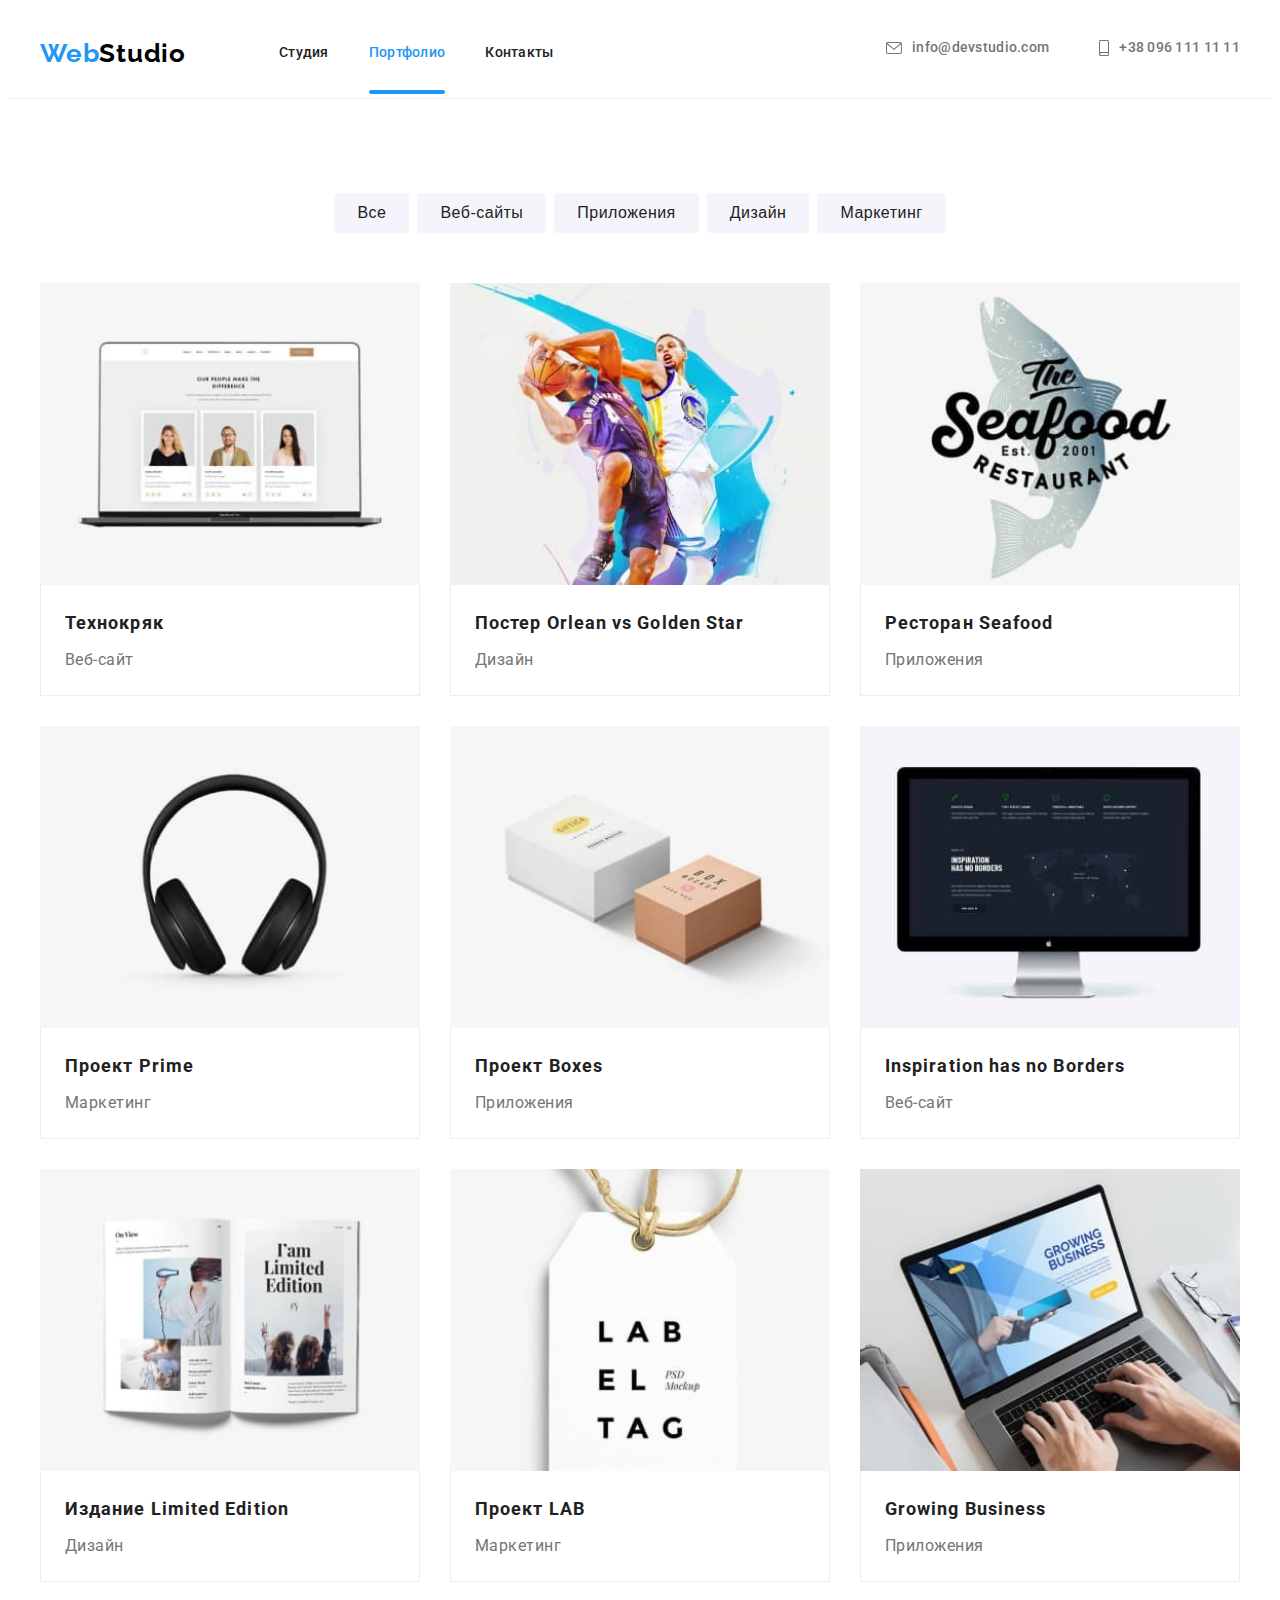
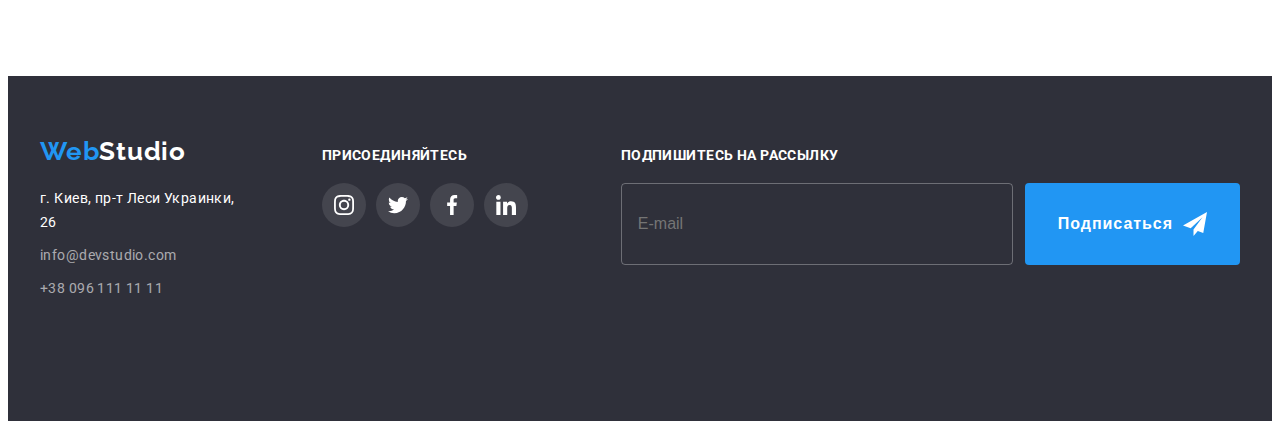
==== commit a9be248d: "size" ====
--- a/portfolio.html
+++ b/portfolio.html
@@ -102,13 +102,44 @@
             <li class="portfolio__item">
               <a class="portfolio__link link" href="#">
                 <div class="overlay-card">
-                  <img
-                    class="overlay-card__img"
-                    src="./images/projects/tehnokriak_lg.jpg"
-                    alt="Технокряк"
-                    width="370"
-                    height="294"
-                  />
+                  <picture>
+                    <!--набір зображень для десктопних екранів-->
+                    <source
+                      media="(min-width: 1200px)"
+                      srcset="
+                        ./images/projects/tehnokriak_lg.jpg    1x,
+                        ./images/projects/tehnokriak_lg@2x.jpg 2x
+                      "
+                      type="image/jpg"
+                    />
+                    <!--набір зображень для планшетів екранів-->
+                    <source
+                      media="(min-width: 768px)"
+                      srcset="
+                        ./images/projects/tehnokriak_md.jpg    1x,
+                        ./images/projects/tehnokriak_md@2x.jpg 2x
+                      "
+                      type="image/jpg"
+                    />
+                    <!--набір зображень для моб екранів-->
+                    <source
+                      media="(max-width: 767px)"
+                      srcset="
+                        ./images/projects/tehnokriak_sm.jpg    1x,
+                        ./images/projects/tehnokriak_sm@2x.jpg 2x
+                      "
+                      type="image/jpg"
+                    />
+                    <!--дефолтне зображення-->
+                    <img
+                      class="overlay-card__img"
+                      src="./images/projects/tehnokriak_sm.jpg"
+                      alt="Технокряк"
+                      width="370"
+                      height="294"
+                    />
+                  </picture>
+
                   <div class="overlay-card__content">
                     <p class="overlay-card__text">
                       Ресурс предлагает комплексные предложения с разным уровнем
@@ -129,13 +160,44 @@
             <li class="portfolio__item">
               <a class="portfolio__link link" href="#">
                 <div class="overlay-card">
-                  <img
-                    class="overlay-card__img"
-                    src="./images/projects/poster_new_orlean_vs_golden_star_lg.jpg"
-                    alt="Постер New Orlean vs Golden Star"
-                    width="370"
-                    height="294"
-                  />
+                  <picture>
+                    <!--набір зображень для десктопних екранів-->
+                    <source
+                      media="(min-width: 1200px)"
+                      srcset="
+                        ./images/projects/poster_new_orlean_vs_golden_star_lg.jpg    1x,
+                        ./images/projects/poster_new_orlean_vs_golden_star_lg@2x.jpg 2x
+                      "
+                      type="image/jpg"
+                    />
+                    <!--набір зображень для планшетів екранів-->
+                    <source
+                      media="(min-width: 768px)"
+                      srcset="
+                        ./images/projects/poster_new_orlean_vs_golden_star_md.jpg    1x,
+                        ./images/projects/poster_new_orlean_vs_golden_star_md@2x.jpg 2x
+                      "
+                      type="image/jpg"
+                    />
+                    <!--набір зображень для моб екранів-->
+                    <source
+                      media="(max-width: 767px)"
+                      srcset="
+                        ./images/projects/poster_new_orlean_vs_golden_star_sm.jpg    1x,
+                        ./images/projects/poster_new_orlean_vs_golden_star_sm@2x.jpg 2x
+                      "
+                      type="image/jpg"
+                    />
+                    <!--дефолтне зображення-->
+                    <img
+                      class="overlay-card__img"
+                      src="./images/projects/poster_new_orlean_vs_golden_star_sm.jpg"
+                      alt="Постер New Orlean vs Golden Star"
+                      width="370"
+                      height="294"
+                    />
+                  </picture>
+
                   <div class="overlay-card__content">
                     <p class="overlay-card__text">
                       Ресурс предлагает комплексные предложения с разным уровнем
@@ -158,13 +220,44 @@
             <li class="portfolio__item">
               <a class="portfolio__link link" href="#">
                 <div class="overlay-card">
-                  <img
-                    class="overlay-card__img"
-                    src="./images/projects/restoran_seafood_lg.jpg"
-                    alt="Ресторан Seafood"
-                    width="370"
-                    height="294"
-                  />
+                  <picture>
+                    <!--набір зображень для десктопних екранів-->
+                    <source
+                      media="(min-width: 1200px)"
+                      srcset="
+                        ./images/projects/restoran_seafood_lg.jpg    1x,
+                        ./images/projects/restoran_seafood_lg@2x.jpg 2x
+                      "
+                      type="image/jpg"
+                    />
+                    <!--набір зображень для планшетів екранів-->
+                    <source
+                      media="(min-width: 768px)"
+                      srcset="
+                        ./images/projects/restoran_seafood_md.jpg    1x,
+                        ./images/projects/restoran_seafood_md@2x.jpg 2x
+                      "
+                      type="image/jpg"
+                    />
+                    <!--набір зображень для моб екранів-->
+                    <source
+                      media="(max-width: 767px)"
+                      srcset="
+                        ./images/projects/restoran_seafood_sm.jpg    1x,
+                        ./images/projects/restoran_seafood_sm@2x.jpg 2x
+                      "
+                      type="image/jpg"
+                    />
+                    <!--дефолтне зображення-->
+                    <img
+                      class="overlay-card__img"
+                      src="./images/projects/restoran_seafood_sm.jpg"
+                      alt="Ресторан Seafood"
+                      width="370"
+                      height="294"
+                    />
+                  </picture>
+
                   <div class="overlay-card__content">
                     <p class="overlay-card__text">
                       Ресурс предлагает комплексные предложения с разным уровнем
@@ -183,13 +276,44 @@
             <li class="portfolio__item">
               <a class="portfolio__link link" href="#">
                 <div class="overlay-card">
-                  <img
-                    class="overlay-card__img"
-                    src="./images/projects/proect_prime_lg.jpg"
-                    alt="Проект Prime"
-                    width="370"
-                    height="294"
-                  />
+                  <picture>
+                    <!--набір зображень для десктопних екранів-->
+                    <source
+                      media="(min-width: 1200px)"
+                      srcset="
+                        ./images/projects/proect_prime_lg.jpg    1x,
+                        ./images/projects/proect_prime_lg@2x.jpg 2x
+                      "
+                      type="image/jpg"
+                    />
+                    <!--набір зображень для планшетів екранів-->
+                    <source
+                      media="(min-width: 768px)"
+                      srcset="
+                        ./images/projects/proect_prime_md.jpg    1x,
+                        ./images/projects/proect_prime_md@2x.jpg 2x
+                      "
+                      type="image/jpg"
+                    />
+                    <!--набір зображень для моб екранів-->
+                    <source
+                      media="(max-width: 767px)"
+                      srcset="
+                        ./images/projects/proect_prime_sm.jpg    1x,
+                        ./images/projects/proect_prime_sm@2x.jpg 2x
+                      "
+                      type="image/jpg"
+                    />
+                    <!--дефолтне зображення-->
+                    <img
+                      class="overlay-card__img"
+                      src="./images/projects/proect_prime_sm.jpg"
+                      alt="Проект Prime"
+                      width="370"
+                      height="294"
+                    />
+                  </picture>
+
                   <div class="overlay-card__content">
                     <p class="overlay-card__text">
                       Ресурс предлагает комплексные предложения с разным уровнем
@@ -208,13 +332,44 @@
             <li class="portfolio__item">
               <a class="portfolio__link link" href="#">
                 <div class="overlay-card">
-                  <img
-                    class="overlay-card__img"
-                    src="./images/projects/proekt_boxes_lg.jpg"
-                    alt="Проект Boxes"
-                    width="370"
-                    height="294"
-                  />
+                  <picture>
+                    <!--набір зображень для десктопних екранів-->
+                    <source
+                      media="(min-width: 1200px)"
+                      srcset="
+                        ./images/projects/proekt_boxes_lg.jpg    1x,
+                        ./images/projects/proekt_boxes_lg@2x.jpg 2x
+                      "
+                      type="image/jpg"
+                    />
+                    <!--набір зображень для планшетів екранів-->
+                    <source
+                      media="(min-width: 768px)"
+                      srcset="
+                        ./images/projects/proekt_boxes_md.jpg    1x,
+                        ./images/projects/proekt_boxes_md@2x.jpg 2x
+                      "
+                      type="image/jpg"
+                    />
+                    <!--набір зображень для моб екранів-->
+                    <source
+                      media="(max-width: 767px)"
+                      srcset="
+                        ./images/projects/proekt_boxes_sm.jpg    1x,
+                        ./images/projects/proekt_boxes_sm@2x.jpg 2x
+                      "
+                      type="image/jpg"
+                    />
+                    <!--дефолтне зображення-->
+                    <img
+                      class="overlay-card__img"
+                      src="./images/projects/proekt_boxes_sm.jpg"
+                      alt="Проект Boxes"
+                      width="370"
+                      height="294"
+                    />
+                  </picture>
+
                   <div class="overlay-card__content">
                     <p class="overlay-card__text">
                       Ресурс предлагает комплексные предложения с разным уровнем
@@ -233,13 +388,44 @@
             <li class="portfolio__item">
               <a class="portfolio__link link" href="#">
                 <div class="overlay-card">
-                  <img
-                    class="overlay-card__img"
-                    src="./images/projects/inspiration_has_no_borders_lg.jpg"
-                    alt="Веб-сайт Inspiration has no Borders"
-                    width="370"
-                    height="294"
-                  />
+                  <picture>
+                    <!--набір зображень для десктопних екранів-->
+                    <source
+                      media="(min-width: 1200px)"
+                      srcset="
+                        ./images/projects/inspiration_has_no_borders_lg.jpg    1x,
+                        ./images/projects/inspiration_has_no_borders_lg@2x.jpg 2x
+                      "
+                      type="image/jpg"
+                    />
+                    <!--набір зображень для планшетів екранів-->
+                    <source
+                      media="(min-width: 768px)"
+                      srcset="
+                        ./images/projects/inspiration_has_no_borders_md.jpg    1x,
+                        ./images/projects/inspiration_has_no_borders_md@2x.jpg 2x
+                      "
+                      type="image/jpg"
+                    />
+                    <!--набір зображень для моб екранів-->
+                    <source
+                      media="(max-width: 767px)"
+                      srcset="
+                        ./images/projects/inspiration_has_no_borders_sm.jpg    1x,
+                        ./images/projects/inspiration_has_no_borders_sm@2x.jpg 2x
+                      "
+                      type="image/jpg"
+                    />
+                    <!--дефолтне зображення-->
+                    <img
+                      class="overlay-card__img"
+                      src="./images/projects/inspiration_has_no_borders_sm.jpg"
+                      alt="Веб-сайт Inspiration has no Borders"
+                      width="370"
+                      height="294"
+                    />
+                  </picture>
+
                   <div class="overlay-card__content">
                     <p class="overlay-card__text">
                       Ресурс предлагает комплексные предложения с разным уровнем
@@ -260,13 +446,44 @@
             <li class="portfolio__item">
               <a class="portfolio__link link" href="#">
                 <div class="overlay-card">
-                  <img
-                    class="overlay-card__img"
-                    src="./images/projects/izdanie_limited_edition_lg.jpg"
-                    alt="Издание Limited Edition"
-                    width="370"
-                    height="294"
-                  />
+                  <picture>
+                    <!--набір зображень для десктопних екранів-->
+                    <source
+                      media="(min-width: 1200px)"
+                      srcset="
+                        ./images/projects/izdanie_limited_edition_lg.jpg    1x,
+                        ./images/projects/izdanie_limited_edition_lg@2x.jpg 2x
+                      "
+                      type="image/jpg"
+                    />
+                    <!--набір зображень для планшетів екранів-->
+                    <source
+                      media="(min-width: 768px)"
+                      srcset="
+                        ./images/projects/izdanie_limited_edition_md.jpg    1x,
+                        ./images/projects/izdanie_limited_edition_md@2x.jpg 2x
+                      "
+                      type="image/jpg"
+                    />
+                    <!--набір зображень для моб екранів-->
+                    <source
+                      media="(max-width: 767px)"
+                      srcset="
+                        ./images/projects/izdanie_limited_edition_sm.jpg    1x,
+                        ./images/projects/izdanie_limited_edition_sm@2x.jpg 2x
+                      "
+                      type="image/jpg"
+                    />
+                    <!--дефолтне зображення-->
+                    <img
+                      class="overlay-card__img"
+                      src="./images/projects/izdanie_limited_edition_sm.jpg"
+                      alt="Издание Limited Edition"
+                      width="370"
+                      height="294"
+                    />
+                  </picture>
+
                   <div class="overlay-card__content">
                     <p class="overlay-card__text">
                       Ресурс предлагает комплексные предложения с разным уровнем
@@ -285,13 +502,44 @@
             <li class="portfolio__item">
               <a class="portfolio__link link" href="#">
                 <div class="overlay-card">
-                  <img
-                    class="overlay-card__img"
-                    src="./images/projects/proect_lab_lg.jpg"
-                    alt="Проект LAB"
-                    width="370"
-                    height="294"
-                  />
+                  <picture>
+                    <!--набір зображень для десктопних екранів-->
+                    <source
+                      media="(min-width: 1200px)"
+                      srcset="
+                        ./images/projects/proect_lab_lg.jpg    1x,
+                        ./images/projects/proect_lab_lg@2x.jpg 2x
+                      "
+                      type="image/jpg"
+                    />
+                    <!--набір зображень для планшетів екранів-->
+                    <source
+                      media="(min-width: 768px)"
+                      srcset="
+                        ./images/projects/proect_lab_md.jpg    1x,
+                        ./images/projects/proect_lab_md@2x.jpg 2x
+                      "
+                      type="image/jpg"
+                    />
+                    <!--набір зображень для моб екранів-->
+                    <source
+                      media="(max-width: 767px)"
+                      srcset="
+                        ./images/projects/proect_lab_sm.jpg    1x,
+                        ./images/projects/proect_lab_sm@2x.jpg 2x
+                      "
+                      type="image/jpg"
+                    />
+                    <!--дефолтне зображення-->
+                    <img
+                      class="overlay-card__img"
+                      src="./images/projects/proect_lab_sm.jpg"
+                      alt="Проект LAB"
+                      width="370"
+                      height="294"
+                    />
+                  </picture>
+
                   <div class="overlay-card__content">
                     <p class="overlay-card__text">
                       Ресурс предлагает комплексные предложения с разным уровнем
@@ -310,13 +558,44 @@
             <li class="portfolio__item">
               <a class="portfolio__link link" href="#">
                 <div class="overlay-card">
-                  <img
-                    class="overlay-card__img"
-                    src="./images/projects/growing_business_lg.jpg"
-                    alt="Приложения Growing Business"
-                    width="370"
-                    height="294"
-                  />
+                  <picture>
+                    <!--набір зображень для десктопних екранів-->
+                    <source
+                      media="(min-width: 1200px)"
+                      srcset="
+                        ./images/projects/growing_business_lg.jpg    1x,
+                        ./images/projects/growing_business_lg@2x.jpg 2x
+                      "
+                      type="image/jpg"
+                    />
+                    <!--набір зображень для планшетів екранів-->
+                    <source
+                      media="(min-width: 768px)"
+                      srcset="
+                        ./images/projects/growing_business_md.jpg    1x,
+                        ./images/projects/growing_business_md@2x.jpg 2x
+                      "
+                      type="image/jpg"
+                    />
+                    <!--набір зображень для моб екранів-->
+                    <source
+                      media="(max-width: 767px)"
+                      srcset="
+                        ./images/projects/growing_business_sm.jpg    1x,
+                        ./images/projects/growing_business_sm@2x.jpg 2x
+                      "
+                      type="image/jpg"
+                    />
+                    <!--дефолтне зображення-->
+                    <img
+                      class="overlay-card__img"
+                      src="./images/projects/growing_business_sm.jpg"
+                      alt="Приложения Growing Business"
+                      width="370"
+                      height="294"
+                    />
+                  </picture>
+
                   <div class="overlay-card__content">
                     <p class="overlay-card__text">
                       Ресурс предлагает комплексные предложения с разным уровнем
--- a/css/main.min.css
+++ b/css/main.min.css
@@ -1 +1 @@
-:root{--accent-color: #2196f3;--logo-web-color: #2196f3;--logo-studio-dark-color: #000000;--logo-studio-light-color: #ffffff;--text-color: #212121;--list-button-color: #f5f4fa;--list-button-hover: #2196f3;--text-color-light: #757575;--main-background: #ffffff;--secondary-background: #2f303a;--border-color: #eeeeee;--main-icon: #afb1b8;--secondary-icon: #ffffff;--main-anim: cubic-bezier(0.4, 0, 0.2, 1)}.hero__btn,.modal__btn,.footer__btn{border-radius:4px;padding:10px 32px;min-width:200px;font-weight:700;font-size:16px;line-height:1.88;letter-spacing:.06em;color:var(--main-background);background-color:var(--accent-color);border:1px solid rgba(0,0,0,0);-webkit-transition:background-color 250ms var(--main-anim);transition:background-color 250ms var(--main-anim)}html{scroll-behavior:smooth}body{font-family:"Roboto",sans-serif;color:var(--text-color)}.section{padding-top:60px;padding-bottom:60px;background-color:var(--main-background)}@media screen and (min-width: 768px){.section{padding-top:60px;padding-bottom:60px}}@media screen and (min-width: 1200px){.section{padding-top:94px;padding-bottom:94px}}.container{padding-left:15px;padding-right:15px;margin-left:auto;margin-right:auto;width:100%}@media screen and (min-width: 480px){.container{width:480px}}@media screen and (min-width: 480px)and (min-width: 480px){.container{width:480px}}@media screen and (min-width: 768px){.container{width:768px}}@media screen and (min-width: 768px)and (min-width: 768px){.container{width:768px}}@media screen and (min-width: 1200px){.container{width:1200px}}@media screen and (min-width: 1200px)and (min-width: 1200px){.container{width:1200px}}h1,h2,h3,h4,h5,h6,p{margin:0}img{display:block;max-width:100%;height:auto}.list{padding:0;margin:0;list-style:none}.link{display:block;text-decoration:none}.hero__btn:hover,.hero__btn:focus,.modal__btn:hover,.modal__btn:focus,.footer__btn:hover,.footer__btn:focus{background:#188ce8;cursor:pointer}.portfolio__projects-btn{border-radius:4px;padding:6px 22px;font-weight:500;font-size:16px;line-height:1.63;text-align:center;letter-spacing:.03em;color:var(--text-color);background-color:var(--list-button-color);border:1px solid rgba(0,0,0,0);-webkit-transition:color 250ms var(--main-anim),background-color 250ms var(--main-anim),-webkit-box-shadow 250ms var(--main-anim);transition:color 250ms var(--main-anim),background-color 250ms var(--main-anim),-webkit-box-shadow 250ms var(--main-anim);transition:color 250ms var(--main-anim),background-color 250ms var(--main-anim),box-shadow 250ms var(--main-anim);transition:color 250ms var(--main-anim),background-color 250ms var(--main-anim),box-shadow 250ms var(--main-anim),-webkit-box-shadow 250ms var(--main-anim)}.portfolio__projects-btn:hover,.portfolio__projects-btn:focus{cursor:pointer;color:var(--main-background);background-color:var(--list-button-hover);-webkit-box-shadow:0px 3px 1px rgba(0,0,0,.1),0px 1px 2px rgba(0,0,0,.08),0px 2px 2px rgba(0,0,0,.12);box-shadow:0px 3px 1px rgba(0,0,0,.1),0px 1px 2px rgba(0,0,0,.08),0px 2px 2px rgba(0,0,0,.12)}.header__logo,.footer__logo{font-family:"Raleway",sans-serif;font-weight:700;font-size:26px;line-height:1.19;letter-spacing:.03em;color:var(--logo-web-color)}.header__logo--dark,.footer__logo--dark{color:var(--logo-studio-dark-color)}.header__logo--light,.footer__logo--light{color:var(--logo-studio-light-color)}.backdrop{z-index:1000;position:fixed;top:0;left:0;width:100%;height:100%;background:rgba(0,0,0,.2);-webkit-transition:opacity 250ms var(--main-anim);transition:opacity 250ms var(--main-anim);opacity:1}.backdrop.is-hidden{opacity:0;visibility:visible;pointer-events:none}.modal{position:absolute;text-align:center;min-height:521px;padding:40px;background-color:var(--main-background);top:50%;left:50%;-webkit-transform:translate(-50%, -50%) scale(1);transform:translate(-50%, -50%) scale(1);border-radius:4px;-webkit-box-shadow:0px 1px 3px rgba(0,0,0,.12),0px 1px 1px rgba(0,0,0,.14),0px 2px 1px rgba(0,0,0,.2);box-shadow:0px 1px 3px rgba(0,0,0,.12),0px 1px 1px rgba(0,0,0,.14),0px 2px 1px rgba(0,0,0,.2);-webkit-transition:-webkit-transform 250ms var(--main-anim);transition:-webkit-transform 250ms var(--main-anim);transition:transform 250ms var(--main-anim);transition:transform 250ms var(--main-anim), -webkit-transform 250ms var(--main-anim)}@media screen and (max-width: 767.98px){.modal{max-width:450px;width:calc(100% - 30px)}}@media screen and (min-width: 480px){.modal{min-width:450px}}@media screen and (min-width: 768px){.modal{min-width:528px}}.backdrop.is-hidden .modal{-webkit-transform:translate(-50%, -50%) scale(0.6);transform:translate(-50%, -50%) scale(0.6)}.modal__btn-close{display:-webkit-box;display:-ms-flexbox;display:flex;-webkit-box-align:center;-ms-flex-align:center;align-items:center;-webkit-box-pack:center;-ms-flex-pack:center;justify-content:center;position:absolute;top:8px;right:8px;width:30px;height:30px;border-radius:50%;background-color:var(--main-background);border:1px solid rgba(0,0,0,.1);-webkit-transition:fill 250ms var(--main-anim),border 250ms var(--main-anim);transition:fill 250ms var(--main-anim),border 250ms var(--main-anim)}.modal__btn-close:hover,.modal__btn-close:focus{cursor:pointer;fill:var(--list-button-hover);border:1px solid var(--accent-color)}.modal__title{margin-top:0px;font-weight:700;font-size:20px;line-height:1.15;text-align:center;letter-spacing:.03em;color:var(--text-color)}.modal__field{position:relative;display:-webkit-box;display:-ms-flexbox;display:flex;-webkit-box-orient:vertical;-webkit-box-direction:normal;-ms-flex-direction:column;flex-direction:column;margin-bottom:10px}.modal__name{margin-bottom:4px;font-size:12px;text-align:left;line-height:1.16;letter-spacing:.01em;color:#757575}.modal__form{text-align:center;margin-top:12px}.modal__input{padding-top:11px;padding-bottom:11px;padding-left:42px;border:1px solid rgba(33,33,33,.2);border-radius:4px;cursor:pointer;-webkit-transition:border-color 250ms var(--main-anim);transition:border-color 250ms var(--main-anim)}.modal__input:hover,.modal__input:focus{outline:0;border-color:var(--accent-color)}.modal__textarea{resize:none;height:120px;font-size:14px;line-height:1.17;letter-spacing:.01em;padding:12px 16px;border:1px solid rgba(33,33,33,.2);border-radius:4px;-webkit-transition:border-color 250ms var(--main-anim);transition:border-color 250ms var(--main-anim)}.modal__textarea:hover,.modal__textarea:focus{outline:0;border-color:var(--accent-color)}.modal__icon{position:absolute;top:50%;left:12px}.modal__svg{width:18px;height:18px;color:#000;fill:currentColor;-webkit-transition:fill 250ms var(--main-anim);transition:fill 250ms var(--main-anim)}.modal__input:focus+.modal__icon .modal__svg{fill:var(--accent-color)}.modal__terms-check{display:-webkit-box;display:-ms-flexbox;display:flex;-webkit-box-align:center;-ms-flex-align:center;align-items:center;-webkit-box-pack:space-evenly;-ms-flex-pack:space-evenly;justify-content:space-evenly;font-size:14px;line-height:1.7;letter-spacing:.03em;color:#757575}.modal__terms-form{position:relative;margin-top:20px;margin-bottom:30px}.modal__agreement{color:var(--accent-color);text-decoration:underline;cursor:pointer}.modal__checkbox{position:absolute;width:1px;height:1px;margin:-1px;border:0px;padding:0px;clip:rect(0 0 0 0);overflow:hidden}.modal__check-icon{display:inline-block;-webkit-box-align:center;-ms-flex-align:center;align-items:center;-webkit-box-pack:center;-ms-flex-pack:center;justify-content:center;width:16px;height:15px;border:2px solid #212121;border-radius:2px}.modal__checkbox:checked+.modal__check-icon{border-color:rgba(0,0,0,0);background-color:#2196f3;background-image:url(../images/svg/vector_check.svg);background-size:contain;background-origin:border-box;background-repeat:no-repeat;-webkit-transition:background-color 250ms var(--main-anim),background-image 250ms var(--main-anim);transition:background-color 250ms var(--main-anim),background-image 250ms var(--main-anim)}.team__icon-list{display:-webkit-box;display:-ms-flexbox;display:flex;padding:0;-webkit-box-pack:center;-ms-flex-pack:center;justify-content:center;list-style-type:none}.team__icon-list .team__icon-item+.team__icon-item{margin-left:10px}.team__icon-link{display:-webkit-box;display:-ms-flexbox;display:flex;-webkit-box-pack:center;-ms-flex-pack:center;justify-content:center;-webkit-box-align:center;-ms-flex-align:center;align-items:center;width:44px;height:44px;border-radius:50%;cursor:pointer;fill:var(--main-icon);-webkit-transition:fill 250ms var(--main-anim),background-color 250ms var(--main-anim);transition:fill 250ms var(--main-anim),background-color 250ms var(--main-anim)}.team__icon-link:hover,.team__icon-link:focus{fill:var(--secondary-icon);background-color:var(--accent-color)}.header{border-bottom:1px solid var(--border-color)}.header__list{margin-left:93px;display:-webkit-box;display:-ms-flexbox;display:flex}.header .main__nav{display:-webkit-box;display:-ms-flexbox;display:flex}.header__nav{display:-webkit-box;display:-ms-flexbox;display:flex;-webkit-box-align:center;-ms-flex-align:center;align-items:center}.header__list .header__item+.header__item{margin-left:40px}.header__contact{display:-webkit-box;display:-ms-flexbox;display:flex;margin-left:auto}@media screen and (max-width: 1199.98px){.header__contact{-webkit-box-orient:vertical;-webkit-box-direction:normal;-ms-flex-direction:column;flex-direction:column;-webkit-box-pack:center;-ms-flex-pack:center;justify-content:center}}@media screen and (min-width: 1200px){.header__contact .header__contact-item+.header__contact-item{margin-left:50px}}.header .header__contact-item{width:100%}.header__link{display:block;padding-top:32px;padding-bottom:32px;color:var(--text-color);font-weight:500;font-size:14px;line-height:1.14;letter-spacing:.02em;-webkit-transition:color 250ms var(--main-anim);transition:color 250ms var(--main-anim)}.header__link:hover,.header__link:focus{color:var(--accent-color)}.header__link--active{position:relative;color:var(--accent-color)}.header__link--active::after{content:"";position:absolute;bottom:-1px;left:0;width:100%;height:4px;background:var(--accent-color);border-radius:2px}.header__contact-number{display:-webkit-box;display:-ms-flexbox;display:flex;-webkit-box-align:center;-ms-flex-align:center;align-items:center;font-weight:500;font-size:14px;line-height:1.14;letter-spacing:.02em;color:var(--text-color-light);-webkit-transition:color 250ms var(--main-anim);transition:color 250ms var(--main-anim)}.header__contact-number:hover,.header__contact-number:focus{color:var(--accent-color)}@media screen and (min-width: 1200px){.header__contact-number{padding-top:32px;padding-bottom:32px}}.header__contact-mail{display:-webkit-box;display:-ms-flexbox;display:flex;-webkit-box-align:center;-ms-flex-align:center;align-items:center;font-weight:500;font-size:14px;line-height:1.14;letter-spacing:.02em;color:var(--text-color-light);-webkit-transition:color 250ms var(--main-anim);transition:color 250ms var(--main-anim)}.header__contact-mail:hover,.header__contact-mail:focus{color:var(--accent-color)}@media screen and (min-width: 1200px){.header__contact-mail{padding-top:32px;padding-bottom:32px}}.header__contact-icon{margin-right:10px;fill:currentColor}.hero{padding-top:200px;padding-bottom:200px;text-align:center;max-width:1600px;height:600px;margin-left:auto;margin-right:auto;background-repeat:no-repeat;background-position:center;background-image:-webkit-gradient(linear, left top, right top, from(rgba(47, 48, 58, 0.4)), to(rgba(47, 48, 58, 0.4))),url(../../images/header/background_image_sm.jpg);background-image:linear-gradient(to right, rgba(47, 48, 58, 0.4), rgba(47, 48, 58, 0.4)),url(../../images/header/background_image_sm.jpg);background-color:#c4c4c4;background-repeat:no-repeat;background-position:center;background-size:cover}@media(min-device-pixel-ratio: 2),(-webkit-min-device-pixel-ratio: 2),(min-resolution: 192dpi),(min-resolution: 2dppx){.hero{background-image:-webkit-gradient(linear, left top, right top, from(rgba(47, 48, 58, 0.4)), to(rgba(47, 48, 58, 0.4))),url(../../images/header/background_image_sm@2x.jpg);background-image:linear-gradient(to right, rgba(47, 48, 58, 0.4), rgba(47, 48, 58, 0.4)),url(../../images/header/background_image_sm@2x.jpg);background-color:#c4c4c4}}@media screen and (min-width: 768px){.hero{background-image:-webkit-gradient(linear, left top, right top, from(rgba(47, 48, 58, 0.4)), to(rgba(47, 48, 58, 0.4))),url(../../images/header/background_image_md.jpg);background-image:linear-gradient(to right, rgba(47, 48, 58, 0.4), rgba(47, 48, 58, 0.4)),url(../../images/header/background_image_md.jpg);background-color:#c4c4c4}}@media(min-device-pixel-ratio: 2),(-webkit-min-device-pixel-ratio: 2),(min-resolution: 192dpi),(min-resolution: 2dppx){.hero{background-image:-webkit-gradient(linear, left top, right top, from(rgba(47, 48, 58, 0.4)), to(rgba(47, 48, 58, 0.4))),url(../../images/header/background_image_md@2x.jpg);background-image:linear-gradient(to right, rgba(47, 48, 58, 0.4), rgba(47, 48, 58, 0.4)),url(../../images/header/background_image_md@2x.jpg);background-color:#c4c4c4}}@media screen and (min-width: 1200px){.hero{background-image:-webkit-gradient(linear, left top, right top, from(rgba(47, 48, 58, 0.4)), to(rgba(47, 48, 58, 0.4))),url(../../images/header/background_image_lg.jpg);background-image:linear-gradient(to right, rgba(47, 48, 58, 0.4), rgba(47, 48, 58, 0.4)),url(../../images/header/background_image_lg.jpg);background-color:#c4c4c4}}@media(min-device-pixel-ratio: 2),(-webkit-min-device-pixel-ratio: 2),(min-resolution: 192dpi),(min-resolution: 2dppx){.hero{background-image:-webkit-gradient(linear, left top, right top, from(rgba(47, 48, 58, 0.4)), to(rgba(47, 48, 58, 0.4))),url(../../images/header/background_image_lg@2x.jpg);background-image:linear-gradient(to right, rgba(47, 48, 58, 0.4), rgba(47, 48, 58, 0.4)),url(../../images/header/background_image_lg@2x.jpg);background-color:#c4c4c4}}.hero__tite{margin:0;margin-bottom:30px;color:var(--main-background);text-align:center;letter-spacing:.06em;text-transform:uppercase}@media screen and (min-width: 480px){.hero__tite{font-size:26px;line-height:1.65}}@media screen and (min-width: 1200px){.hero__tite{font-weight:900;font-size:44px;line-height:1.36}}@media screen and (max-width: 1199.98px){.development{display:none}}.development__title{font-weight:700;font-size:36px;line-height:1.67;text-align:center;letter-spacing:.03em;margin-bottom:50px}.development__list{display:-webkit-box;display:-ms-flexbox;display:flex;-ms-flex-wrap:wrap;flex-wrap:wrap}.development__item+.development__item{margin-left:30px}.development__aside{position:relative}.development__text{position:absolute;display:-webkit-box;display:-ms-flexbox;display:flex;width:370px;height:70px;bottom:0;left:0;font-weight:700;font-size:14px;line-height:1.14;letter-spacing:.03em;text-transform:uppercase;-webkit-box-align:center;-ms-flex-align:center;align-items:center;-webkit-box-pack:center;-ms-flex-pack:center;justify-content:center;margin:0;letter-spacing:.03em;background-color:rgba(47,48,58,.8);color:var(--main-background)}.development__img{display:block;min-width:100%;height:auto}.development{padding-top:0}.team__title{font-weight:700;font-size:36px;line-height:1.67;text-align:center;letter-spacing:.03em}@media screen and (min-width: 480px){.team__title{margin-bottom:30px}}@media screen and (min-width: 1200px){.team__title{margin-bottom:50px}}@media screen and (max-width: 1199.98px){.team__img{width:354px}}.team__card{padding-top:30px;padding-bottom:30px}.team__card-name{margin-bottom:10px;font-weight:500;font-size:16px;line-height:1.88;text-align:center;letter-spacing:.03em}.team__card-career{margin-bottom:16px;font-size:16px;line-height:1.88;text-align:center;letter-spacing:.03em;color:var(--text-color-light)}@media screen and (max-width: 767.98px){.team__img{width:auto}}@media screen and (min-width: 480px){.team__list{display:block}}@media screen and (max-width: 1199.98px){.team__list{display:-webkit-box;display:-ms-flexbox;display:flex;-ms-flex-wrap:wrap;flex-wrap:wrap;-webkit-box-pack:justify;-ms-flex-pack:justify;justify-content:space-between}}@media screen and (min-width: 1200px){.team__list{display:-webkit-box;display:-ms-flexbox;display:flex;-ms-flex-wrap:wrap;flex-wrap:wrap}.team__list .team__item+.team__item{margin-left:30px}}.team{padding-top:94px;padding-bottom:94px;background-color:#f5f4fa}.team__item{background-color:var(--main-background);-webkit-box-shadow:0px 1px 3px rgba(0,0,0,.12),0px 1px 1px rgba(0,0,0,.14),0px 2px 1px rgba(0,0,0,.2);box-shadow:0px 1px 3px rgba(0,0,0,.12),0px 1px 1px rgba(0,0,0,.14),0px 2px 1px rgba(0,0,0,.2);border-radius:0px 0px 4px 4px}@media screen and (max-width: 767.98px){.team__item:not(:last-child){margin-bottom:30px}}@media screen and (max-width: 1199.98px){.team__item:nth-child(-n+2){margin-bottom:30px}}@media screen and (min-width: 1200px){.team__item{width:calc((100% - 90px)/4)}}.clients__title{font-weight:700;font-size:36px;line-height:1.67;text-align:center;letter-spacing:.03em;margin-bottom:50px}@media screen and (max-width: 767.98px){.clients__title{margin-bottom:30px}}.clients__list{display:-webkit-box;display:-ms-flexbox;display:flex}@media screen and (max-width: 767.98px){.clients__list{-ms-flex-wrap:wrap;flex-wrap:wrap;-webkit-box-pack:center;-ms-flex-pack:center;justify-content:center}}@media screen and (min-width: 768px){.clients__list{-ms-flex-wrap:wrap;flex-wrap:wrap;-webkit-box-pack:justify;-ms-flex-pack:justify;justify-content:space-between}}.clients__item{width:calc((100% - 30px)/2)}@media screen and (min-width: 768px){.clients__item{width:calc((100% - 60px)/3)}}@media screen and (min-width: 1200px){.clients__item{width:calc((100% - 150px)/6)}}.clients__link{display:-webkit-box;display:-ms-flexbox;display:flex;height:92px;-webkit-box-pack:center;-ms-flex-pack:center;justify-content:center;-webkit-box-align:center;-ms-flex-align:center;align-items:center;fill:var(--main-icon);border:1px solid var(--main-icon);border-radius:4px;-webkit-transition:border 250ms var(--main-anim),fill 250ms var(--main-anim);transition:border 250ms var(--main-anim),fill 250ms var(--main-anim)}.clients__link:hover,.clients__link:focus{fill:var(--accent-color)}.clients__link:hover{border:1px solid var(--accent-color);border-radius:4px}@media screen and (max-width: 767.98px){.clients__item:nth-child(2n+1){margin-right:30px}}@media screen and (max-width: 1199.98px){.clients__item:nth-child(-n+3){margin-bottom:30px}}.clients__item:nth-child(-n+2){margin-bottom:30px}@media screen and (min-width: 1200px){.clients__item+.clients__item{margin-left:30px}}.benefits__title--hidden,.project__title--hidden{visibility:hidden;position:absolute}.benefits__logo{display:-webkit-box;display:-ms-flexbox;display:flex;-webkit-box-pack:center;-ms-flex-pack:center;justify-content:center;-webkit-box-align:center;-ms-flex-align:center;align-items:center;width:270px;height:120px;background:#f5f4fa;border-radius:4px;margin-bottom:30px}@media screen and (max-width: 767.98px){.benefits__logo{width:100%}.benefits__logo .benefits__logo:not(first-child){margin-top:30px}}@media screen and (max-width: 1199.98px){.benefits__logo{width:100%}}@media screen and (min-width: 768px){.benefits__list{display:-webkit-box;display:-ms-flexbox;display:flex;-ms-flex-wrap:wrap;flex-wrap:wrap;-webkit-box-pack:justify;-ms-flex-pack:justify;justify-content:space-between}}@media screen and (min-width: 768px){.benefits__item{width:354px}}@media screen and (min-width: 1200px){.benefits__item{width:270px}.benefits__item+.benefits__item{margin-left:30px}}.benefits__subtitle{margin:0;margin-bottom:10px;font-weight:700;font-size:14px;line-height:1.14;letter-spacing:.03em;text-transform:uppercase}@media screen and (max-width: 767.98px){.benefits__subtitle{text-align:center}}.benefits__text{font-size:14px;line-height:1.71;letter-spacing:.03em;color:var(--text-color-light)}.portfolio__projects-list{margin-bottom:50px}.portfolio__list{display:-webkit-box;display:-ms-flexbox;display:flex;-ms-flex-wrap:wrap;flex-wrap:wrap}@media screen and (max-width: 767.98px){.portfolio__list{display:block}}.portfolio__projects-list{display:-webkit-box;display:-ms-flexbox;display:flex;-webkit-box-pack:center;-ms-flex-pack:center;justify-content:center}@media screen and (max-width: 767.98px){.portfolio__projects-list{-ms-flex-wrap:wrap;flex-wrap:wrap;-webkit-box-pack:left;-ms-flex-pack:left;justify-content:left}}.portfolio__projects-item:not(:last-child){margin-right:8px}@media screen and (max-width: 767.98px){.portfolio__projects-item:nth-child(-n+3){margin-bottom:15px}}.portfolio__desc-title{margin-bottom:4px;font-weight:700;font-size:18px;line-height:2;letter-spacing:.06em;color:#212121}.portfolio__link{width:100%;display:block;-webkit-transition:-webkit-box-shadow 250ms var(--main-anim);transition:-webkit-box-shadow 250ms var(--main-anim);transition:box-shadow 250ms var(--main-anim);transition:box-shadow 250ms var(--main-anim), -webkit-box-shadow 250ms var(--main-anim)}.portfolio__link:hover,.portfolio__link:focus{-webkit-box-shadow:0px 1px 1px rgba(0,0,0,.12),0px 4px 4px rgba(0,0,0,.06),1px 4px 6px rgba(0,0,0,.16);box-shadow:0px 1px 1px rgba(0,0,0,.12),0px 4px 4px rgba(0,0,0,.06),1px 4px 6px rgba(0,0,0,.16)}.portfolio__desc{padding:20px 24px;background-color:var(--main-background);border:1px solid var(--border-color);border-top:0}.portfolio__desc-text{font-size:16px;line-height:1.88;letter-spacing:.03em;color:var(--text-color-light)}.portfolio__link:hover .overlay-card__content{-webkit-transform:translateY(-100%);transform:translateY(-100%)}.overlay-card{position:relative;overflow:hidden}@media screen and (max-width: 767.98px){.overlay-card{max-width:450px;width:100%}}.overlay-card .overlay-card__img{width:100%}.overlay-card__content{height:100%;position:absolute;background-color:rgba(33,150,243,.9);-webkit-transform:translateY(0);transform:translateY(0);-webkit-transition:-webkit-transform 250ms var(--main-anim);transition:-webkit-transform 250ms var(--main-anim);transition:transform 250ms var(--main-anim);transition:transform 250ms var(--main-anim), -webkit-transform 250ms var(--main-anim)}.overlay-card__text{padding:63px 24px;font-size:18px;line-height:1.56;letter-spacing:.03em;color:var(--main-background)}@media screen and (max-width: 767.98px){.portfolio__item{width:100%;margin-bottom:30px}}@media screen and (min-width: 768px){.portfolio__item{width:calc((100% - 30px)/2);margin-bottom:30px}.portfolio__item:nth-child(odd){margin-right:30px}.portfolio__item:nth-last-child(-n+2){margin-bottom:0}}@media screen and (min-width: 1200px){.portfolio__item{width:calc((100% - 60px)/3);margin-right:30px;margin-bottom:30px}.portfolio__item:nth-child(3n){margin-right:0}.portfolio__item:nth-last-child(-n+3){margin-bottom:0}}.footer{padding-top:60px;padding-bottom:60px;background-color:var(--secondary-background)}.footer__address-link{font-style:normal;font-size:14px;line-height:1.71;letter-spacing:.03em;color:var(--main-background)}.footer__address-link:hover,.footer__address-link:focus{color:var(--accent-color)}.footer__mail-link{font-style:normal;font-size:14px;line-height:1.71;letter-spacing:.03em;color:rgba(255,255,255,.6)}.footer__mail-link:hover,.footer__mail-link:focus{color:var(--accent-color)}.footer__tel-link{font-style:normal;font-size:14px;line-height:1.71;letter-spacing:.03em;color:rgba(255,255,255,.6)}.footer__tel-link:hover,.footer__tel-link:focus{color:var(--accent-color)}.footer__main-address{display:-webkit-box;display:-ms-flexbox;display:flex;margin-top:20px}@media screen and (max-width: 767.98px){.footer__main-address{-webkit-box-pack:center;-ms-flex-pack:center;justify-content:center}}@media screen and (min-width: 480px){.footer__map{margin-bottom:8px}}@media screen and (min-width: 1200px){.footer__map{margin-bottom:9px}}@media screen and (min-width: 480px){.footer__mail{margin-bottom:8px}}@media screen and (min-width: 1200px){.footer__mail{margin-bottom:9px}}.footer__social-title,.footer__mail-title{display:-webkit-box;display:-ms-flexbox;display:flex;text-transform:uppercase;font-weight:700;font-size:14px;line-height:1.17;letter-spacing:.03em;color:var(--secondary-icon)}@media screen and (max-width: 767.98px){.footer__social-title,.footer__mail-title{-webkit-box-pack:center;-ms-flex-pack:center;justify-content:center}}@media screen and (max-width: 1199.98px){.footer__social-title,.footer__mail-title{-webkit-box-pack:center;-ms-flex-pack:center;justify-content:center}}.footer__nav{display:-webkit-box;display:-ms-flexbox;display:flex;-webkit-box-align:baseline;-ms-flex-align:baseline;align-items:baseline}@media screen and (max-width: 767.98px){.footer__nav{display:block}}@media screen and (max-width: 1199.98px){.footer__nav{-ms-flex-wrap:wrap;flex-wrap:wrap;-webkit-box-pack:center;-ms-flex-pack:center;justify-content:center}}.footer__icon-link{display:-webkit-box;display:-ms-flexbox;display:flex;-webkit-box-pack:center;-ms-flex-pack:center;justify-content:center;-webkit-box-align:center;-ms-flex-align:center;align-items:center;width:44px;height:44px;cursor:pointer;fill:var(--secondary-icon);background-color:rgba(255,255,255,.1019607843);border-radius:50%;-webkit-transition:background-color 250ms var(--main-anim);transition:background-color 250ms var(--main-anim)}.footer__icon-link:hover,.footer__icon-link:focus{background-color:var(--accent-color)}@media screen and (max-width: 1199.98px){.footer__address-list{text-align:center;margin-bottom:60px}}@media screen and (min-width: 768px){.footer__address-list{margin-right:165px;margin-bottom:60px}}@media screen and (min-width: 1200px){.footer__address-list{display:inline-block;margin-right:70px}}.footer__icon-list{display:-webkit-box;display:-ms-flexbox;display:flex;padding:0;margin:0;margin-top:20px;list-style-type:none}@media screen and (max-width: 767.98px){.footer__icon-list{margin-bottom:60px}}.footer__icon-items+.footer__icon-items{margin-left:10px}.footer__social-icon{margin-right:auto}@media screen and (max-width: 767.98px){.footer__social-icon{display:-webkit-box;display:-ms-flexbox;display:flex;-webkit-box-orient:vertical;-webkit-box-direction:normal;-ms-flex-direction:column;flex-direction:column;-webkit-box-align:center;-ms-flex-align:center;align-items:center}}@media screen and (max-width: 1199.98px){.footer__social-icon{margin:0}}.footer__mail-form{display:-webkit-box;display:-ms-flexbox;display:flex;margin-top:20px}@media screen and (max-width: 1199.98px){.footer__mail-form{-ms-flex-wrap:wrap;flex-wrap:wrap;-webkit-box-pack:center;-ms-flex-pack:center;justify-content:center;max-width:450px}}.footer__mail-input{padding:15px 16px;height:50px;font-size:16px;line-height:1.25;background-color:rgba(0,0,0,0);border:solid 1px rgba(255,255,255,.3);border-radius:4px;-webkit-transition:border 250ms var(--main-anim);transition:border 250ms var(--main-anim)}@media screen and (max-width: 1199.98px){.footer__mail-input{margin-bottom:20px;width:100%}}@media screen and (min-width: 1200px){.footer__mail-input{width:358px;margin-right:12px}}.footer__mail-input:hover,.footer__mail-input:focus{border-color:var(--accent-color)}@media screen and (min-width: 1200px){.footer__mail-row{margin-left:93px}}.footer__mail-input{color:var(--secondary-icon)}.footer__btn{display:-webkit-inline-box;display:-ms-inline-flexbox;display:inline-flex;-webkit-box-align:center;-ms-flex-align:center;align-items:center}.footer__icon-send{margin-left:10px;fill:#fff}/*# sourceMappingURL=main.min.css.map */+:root{--accent-color: #2196f3;--logo-web-color: #2196f3;--logo-studio-dark-color: #000000;--logo-studio-light-color: #ffffff;--text-color: #212121;--list-button-color: #f5f4fa;--list-button-hover: #2196f3;--text-color-light: #757575;--main-background: #ffffff;--secondary-background: #2f303a;--border-color: #eeeeee;--main-icon: #afb1b8;--secondary-icon: #ffffff;--main-anim: cubic-bezier(0.4, 0, 0.2, 1)}.hero__btn,.modal__btn,.footer__btn{border-radius:4px;padding:10px 32px;min-width:200px;font-weight:700;font-size:16px;line-height:1.88;letter-spacing:.06em;color:var(--main-background);background-color:var(--accent-color);border:1px solid rgba(0,0,0,0);-webkit-transition:background-color 250ms var(--main-anim);transition:background-color 250ms var(--main-anim)}html{scroll-behavior:smooth}body{font-family:"Roboto",sans-serif;color:var(--text-color)}.section{padding-top:60px;padding-bottom:60px;background-color:var(--main-background)}@media screen and (min-width: 768px){.section{padding-top:60px;padding-bottom:60px}}@media screen and (min-width: 1200px){.section{padding-top:94px;padding-bottom:94px}}.container{padding-left:15px;padding-right:15px;margin-left:auto;margin-right:auto;width:100%}@media screen and (min-width: 480px){.container{width:480px}}@media screen and (min-width: 480px)and (min-width: 480px){.container{width:480px}}@media screen and (min-width: 768px){.container{width:768px}}@media screen and (min-width: 768px)and (min-width: 768px){.container{width:768px}}@media screen and (min-width: 1200px){.container{width:1200px}}@media screen and (min-width: 1200px)and (min-width: 1200px){.container{width:1200px}}h1,h2,h3,h4,h5,h6,p{margin:0}img{display:block;max-width:100%;height:auto}.list{padding:0;margin:0;list-style:none}.link{display:block;text-decoration:none}.hero__btn:hover,.hero__btn:focus,.modal__btn:hover,.modal__btn:focus,.footer__btn:hover,.footer__btn:focus{background:#188ce8;cursor:pointer}.portfolio__projects-btn{border-radius:4px;padding:6px 22px;font-weight:500;font-size:16px;line-height:1.63;text-align:center;letter-spacing:.03em;color:var(--text-color);background-color:var(--list-button-color);border:1px solid rgba(0,0,0,0);-webkit-transition:color 250ms var(--main-anim),background-color 250ms var(--main-anim),-webkit-box-shadow 250ms var(--main-anim);transition:color 250ms var(--main-anim),background-color 250ms var(--main-anim),-webkit-box-shadow 250ms var(--main-anim);transition:color 250ms var(--main-anim),background-color 250ms var(--main-anim),box-shadow 250ms var(--main-anim);transition:color 250ms var(--main-anim),background-color 250ms var(--main-anim),box-shadow 250ms var(--main-anim),-webkit-box-shadow 250ms var(--main-anim)}.portfolio__projects-btn:hover,.portfolio__projects-btn:focus{cursor:pointer;color:var(--main-background);background-color:var(--list-button-hover);-webkit-box-shadow:0px 3px 1px rgba(0,0,0,.1),0px 1px 2px rgba(0,0,0,.08),0px 2px 2px rgba(0,0,0,.12);box-shadow:0px 3px 1px rgba(0,0,0,.1),0px 1px 2px rgba(0,0,0,.08),0px 2px 2px rgba(0,0,0,.12)}.header__logo,.footer__logo{font-family:"Raleway",sans-serif;font-weight:700;font-size:26px;line-height:1.19;letter-spacing:.03em;color:var(--logo-web-color)}.header__logo--dark,.footer__logo--dark{color:var(--logo-studio-dark-color)}.header__logo--light,.footer__logo--light{color:var(--logo-studio-light-color)}.backdrop{z-index:1000;position:fixed;top:0;left:0;width:100%;height:100%;background:rgba(0,0,0,.2);-webkit-transition:opacity 250ms var(--main-anim);transition:opacity 250ms var(--main-anim);opacity:1}.backdrop.is-hidden{opacity:0;visibility:visible;pointer-events:none}.modal{position:absolute;text-align:center;min-height:521px;padding:40px;background-color:var(--main-background);top:50%;left:50%;-webkit-transform:translate(-50%, -50%) scale(1);transform:translate(-50%, -50%) scale(1);border-radius:4px;-webkit-box-shadow:0px 1px 3px rgba(0,0,0,.12),0px 1px 1px rgba(0,0,0,.14),0px 2px 1px rgba(0,0,0,.2);box-shadow:0px 1px 3px rgba(0,0,0,.12),0px 1px 1px rgba(0,0,0,.14),0px 2px 1px rgba(0,0,0,.2);-webkit-transition:-webkit-transform 250ms var(--main-anim);transition:-webkit-transform 250ms var(--main-anim);transition:transform 250ms var(--main-anim);transition:transform 250ms var(--main-anim), -webkit-transform 250ms var(--main-anim)}@media screen and (max-width: 767.98px){.modal{max-width:450px;width:calc(100% - 30px)}}@media screen and (min-width: 480px){.modal{min-width:450px}}@media screen and (min-width: 768px){.modal{min-width:528px}}.backdrop.is-hidden .modal{-webkit-transform:translate(-50%, -50%) scale(0.6);transform:translate(-50%, -50%) scale(0.6)}.modal__btn-close{display:-webkit-box;display:-ms-flexbox;display:flex;-webkit-box-align:center;-ms-flex-align:center;align-items:center;-webkit-box-pack:center;-ms-flex-pack:center;justify-content:center;position:absolute;top:8px;right:8px;width:30px;height:30px;border-radius:50%;background-color:var(--main-background);border:1px solid rgba(0,0,0,.1);-webkit-transition:fill 250ms var(--main-anim),border 250ms var(--main-anim);transition:fill 250ms var(--main-anim),border 250ms var(--main-anim)}.modal__btn-close:hover,.modal__btn-close:focus{cursor:pointer;fill:var(--list-button-hover);border:1px solid var(--accent-color)}.modal__title{margin-top:0px;font-weight:700;font-size:20px;line-height:1.15;text-align:center;letter-spacing:.03em;color:var(--text-color)}.modal__field{position:relative;display:-webkit-box;display:-ms-flexbox;display:flex;-webkit-box-orient:vertical;-webkit-box-direction:normal;-ms-flex-direction:column;flex-direction:column;margin-bottom:10px}.modal__name{margin-bottom:4px;font-size:12px;text-align:left;line-height:1.16;letter-spacing:.01em;color:#757575}.modal__form{text-align:center;margin-top:12px}.modal__input{padding-top:11px;padding-bottom:11px;padding-left:42px;border:1px solid rgba(33,33,33,.2);border-radius:4px;cursor:pointer;-webkit-transition:border-color 250ms var(--main-anim);transition:border-color 250ms var(--main-anim)}.modal__input:hover,.modal__input:focus{outline:0;border-color:var(--accent-color)}.modal__textarea{resize:none;height:120px;font-size:14px;line-height:1.17;letter-spacing:.01em;padding:12px 16px;border:1px solid rgba(33,33,33,.2);border-radius:4px;-webkit-transition:border-color 250ms var(--main-anim);transition:border-color 250ms var(--main-anim)}.modal__textarea:hover,.modal__textarea:focus{outline:0;border-color:var(--accent-color)}.modal__icon{position:absolute;top:50%;left:12px}.modal__svg{width:18px;height:18px;color:#000;fill:currentColor;-webkit-transition:fill 250ms var(--main-anim);transition:fill 250ms var(--main-anim)}.modal__input:focus+.modal__icon .modal__svg{fill:var(--accent-color)}.modal__terms-check{display:-webkit-box;display:-ms-flexbox;display:flex;-webkit-box-align:center;-ms-flex-align:center;align-items:center;-webkit-box-pack:space-evenly;-ms-flex-pack:space-evenly;justify-content:space-evenly;font-size:14px;line-height:1.7;letter-spacing:.03em;color:#757575}.modal__terms-form{position:relative;margin-top:20px;margin-bottom:30px}.modal__agreement{color:var(--accent-color);text-decoration:underline;cursor:pointer}.modal__checkbox{position:absolute;width:1px;height:1px;margin:-1px;border:0px;padding:0px;clip:rect(0 0 0 0);overflow:hidden}.modal__check-icon{display:inline-block;-webkit-box-align:center;-ms-flex-align:center;align-items:center;-webkit-box-pack:center;-ms-flex-pack:center;justify-content:center;width:16px;height:15px;border:2px solid #212121;border-radius:2px}.modal__checkbox:checked+.modal__check-icon{border-color:rgba(0,0,0,0);background-color:#2196f3;background-image:url(../images/svg/vector_check.svg);background-size:contain;background-origin:border-box;background-repeat:no-repeat;-webkit-transition:background-color 250ms var(--main-anim),background-image 250ms var(--main-anim);transition:background-color 250ms var(--main-anim),background-image 250ms var(--main-anim)}.team__icon-list{display:-webkit-box;display:-ms-flexbox;display:flex;padding:0;-webkit-box-pack:center;-ms-flex-pack:center;justify-content:center;list-style-type:none}.team__icon-list .team__icon-item+.team__icon-item{margin-left:10px}.team__icon-link{display:-webkit-box;display:-ms-flexbox;display:flex;-webkit-box-pack:center;-ms-flex-pack:center;justify-content:center;-webkit-box-align:center;-ms-flex-align:center;align-items:center;width:44px;height:44px;border-radius:50%;cursor:pointer;fill:var(--main-icon);-webkit-transition:fill 250ms var(--main-anim),background-color 250ms var(--main-anim);transition:fill 250ms var(--main-anim),background-color 250ms var(--main-anim)}.team__icon-link:hover,.team__icon-link:focus{fill:var(--secondary-icon);background-color:var(--accent-color)}.header{border-bottom:1px solid var(--border-color)}.header__list{margin-left:93px;display:-webkit-box;display:-ms-flexbox;display:flex}.header .main__nav{display:-webkit-box;display:-ms-flexbox;display:flex}.header__nav{display:-webkit-box;display:-ms-flexbox;display:flex;-webkit-box-align:center;-ms-flex-align:center;align-items:center}.header__list .header__item+.header__item{margin-left:40px}.header__contact{display:-webkit-box;display:-ms-flexbox;display:flex;margin-left:auto}@media screen and (max-width: 1199.98px){.header__contact{-webkit-box-orient:vertical;-webkit-box-direction:normal;-ms-flex-direction:column;flex-direction:column;-webkit-box-pack:center;-ms-flex-pack:center;justify-content:center}}@media screen and (min-width: 1200px){.header__contact .header__contact-item+.header__contact-item{margin-left:50px}}.header .header__contact-item{width:100%}.header__link{display:block;padding-top:32px;padding-bottom:32px;color:var(--text-color);font-weight:500;font-size:14px;line-height:1.14;letter-spacing:.02em;-webkit-transition:color 250ms var(--main-anim);transition:color 250ms var(--main-anim)}.header__link:hover,.header__link:focus{color:var(--accent-color)}.header__link--active{position:relative;color:var(--accent-color)}.header__link--active::after{content:"";position:absolute;bottom:-1px;left:0;width:100%;height:4px;background:var(--accent-color);border-radius:2px}.header__contact-number{display:-webkit-box;display:-ms-flexbox;display:flex;-webkit-box-align:center;-ms-flex-align:center;align-items:center;font-weight:500;font-size:14px;line-height:1.14;letter-spacing:.02em;color:var(--text-color-light);-webkit-transition:color 250ms var(--main-anim);transition:color 250ms var(--main-anim)}.header__contact-number:hover,.header__contact-number:focus{color:var(--accent-color)}@media screen and (min-width: 1200px){.header__contact-number{padding-top:32px;padding-bottom:32px}}.header__contact-mail{display:-webkit-box;display:-ms-flexbox;display:flex;margin-bottom:10px;-webkit-box-align:center;-ms-flex-align:center;align-items:center;font-weight:500;font-size:14px;line-height:1.14;letter-spacing:.02em;color:var(--text-color-light);-webkit-transition:color 250ms var(--main-anim);transition:color 250ms var(--main-anim)}.header__contact-mail:hover,.header__contact-mail:focus{color:var(--accent-color)}@media screen and (min-width: 1200px){.header__contact-mail{padding-top:32px;padding-bottom:32px}}.header__contact-icon{margin-right:10px;fill:currentColor}.hero{padding-top:200px;padding-bottom:200px;text-align:center;max-width:1600px;height:600px;margin-left:auto;margin-right:auto;background-repeat:no-repeat;background-position:center;background-image:-webkit-gradient(linear, left top, right top, from(rgba(47, 48, 58, 0.4)), to(rgba(47, 48, 58, 0.4))),url(../../images/header/background_image_sm.jpg);background-image:linear-gradient(to right, rgba(47, 48, 58, 0.4), rgba(47, 48, 58, 0.4)),url(../../images/header/background_image_sm.jpg);background-color:#c4c4c4;background-repeat:no-repeat;background-position:center;background-size:cover}@media(min-device-pixel-ratio: 2),(-webkit-min-device-pixel-ratio: 2),(min-resolution: 192dpi),(min-resolution: 2dppx){.hero{background-image:-webkit-gradient(linear, left top, right top, from(rgba(47, 48, 58, 0.4)), to(rgba(47, 48, 58, 0.4))),url(../../images/header/background_image_sm@2x.jpg);background-image:linear-gradient(to right, rgba(47, 48, 58, 0.4), rgba(47, 48, 58, 0.4)),url(../../images/header/background_image_sm@2x.jpg);background-color:#c4c4c4}}@media screen and (min-width: 768px){.hero{background-image:-webkit-gradient(linear, left top, right top, from(rgba(47, 48, 58, 0.4)), to(rgba(47, 48, 58, 0.4))),url(../../images/header/background_image_md.jpg);background-image:linear-gradient(to right, rgba(47, 48, 58, 0.4), rgba(47, 48, 58, 0.4)),url(../../images/header/background_image_md.jpg);background-color:#c4c4c4}}@media screen and (min-width: 768px)and (min-device-pixel-ratio: 2),screen and (min-width: 768px)and (-webkit-min-device-pixel-ratio: 2),screen and (min-width: 768px)and (min-resolution: 192dpi),screen and (min-width: 768px)and (min-resolution: 2dppx){.hero{background-image:-webkit-gradient(linear, left top, right top, from(rgba(47, 48, 58, 0.4)), to(rgba(47, 48, 58, 0.4))),url(../../images/header/background_image_md@2x.jpg);background-image:linear-gradient(to right, rgba(47, 48, 58, 0.4), rgba(47, 48, 58, 0.4)),url(../../images/header/background_image_md@2x.jpg);background-color:#c4c4c4}}@media screen and (min-width: 1200px){.hero{background-image:-webkit-gradient(linear, left top, right top, from(rgba(47, 48, 58, 0.4)), to(rgba(47, 48, 58, 0.4))),url(../../images/header/background_image_lg.jpg);background-image:linear-gradient(to right, rgba(47, 48, 58, 0.4), rgba(47, 48, 58, 0.4)),url(../../images/header/background_image_lg.jpg);background-color:#c4c4c4}}@media screen and (min-width: 1200px)and (min-device-pixel-ratio: 2),screen and (min-width: 1200px)and (-webkit-min-device-pixel-ratio: 2),screen and (min-width: 1200px)and (min-resolution: 192dpi),screen and (min-width: 1200px)and (min-resolution: 2dppx){.hero{background-image:-webkit-gradient(linear, left top, right top, from(rgba(47, 48, 58, 0.4)), to(rgba(47, 48, 58, 0.4))),url(../../images/header/background_image_lg@2x.jpg);background-image:linear-gradient(to right, rgba(47, 48, 58, 0.4), rgba(47, 48, 58, 0.4)),url(../../images/header/background_image_lg@2x.jpg);background-color:#c4c4c4}}.hero__tite{margin:0;margin-bottom:30px;color:var(--main-background);text-align:center;letter-spacing:.06em;text-transform:uppercase}@media screen and (min-width: 480px){.hero__tite{font-size:26px;line-height:1.65}}@media screen and (min-width: 1200px){.hero__tite{font-weight:900;font-size:44px;line-height:1.36}}@media screen and (max-width: 1199.98px){.development{display:none}}.development__title{font-weight:700;font-size:36px;line-height:1.67;text-align:center;letter-spacing:.03em;margin-bottom:50px}.development__list{display:-webkit-box;display:-ms-flexbox;display:flex;-ms-flex-wrap:wrap;flex-wrap:wrap}.development__item+.development__item{margin-left:30px}.development__aside{position:relative}.development__text{position:absolute;display:-webkit-box;display:-ms-flexbox;display:flex;width:370px;height:70px;bottom:0;left:0;font-weight:700;font-size:14px;line-height:1.14;letter-spacing:.03em;text-transform:uppercase;-webkit-box-align:center;-ms-flex-align:center;align-items:center;-webkit-box-pack:center;-ms-flex-pack:center;justify-content:center;margin:0;letter-spacing:.03em;background-color:rgba(47,48,58,.8);color:var(--main-background)}.development__img{display:block;min-width:100%;height:auto}.development{padding-top:0}.team__title{font-weight:700;font-size:36px;line-height:1.67;text-align:center;letter-spacing:.03em}@media screen and (min-width: 480px){.team__title{margin-bottom:30px}}@media screen and (min-width: 1200px){.team__title{margin-bottom:50px}}@media screen and (max-width: 1199.98px){.team__img{width:354px}}.team__card{padding-top:30px;padding-bottom:30px}.team__card-name{margin-bottom:10px;font-weight:500;font-size:16px;line-height:1.88;text-align:center;letter-spacing:.03em}.team__card-career{margin-bottom:16px;font-size:16px;line-height:1.88;text-align:center;letter-spacing:.03em;color:var(--text-color-light)}@media screen and (max-width: 767.98px){.team__img{width:auto}}@media screen and (min-width: 480px){.team__list{display:block}}@media screen and (max-width: 1199.98px){.team__list{display:-webkit-box;display:-ms-flexbox;display:flex;-ms-flex-wrap:wrap;flex-wrap:wrap;-webkit-box-pack:justify;-ms-flex-pack:justify;justify-content:space-between}}@media screen and (min-width: 1200px){.team__list{display:-webkit-box;display:-ms-flexbox;display:flex;-ms-flex-wrap:wrap;flex-wrap:wrap}.team__list .team__item+.team__item{margin-left:30px}}.team{padding-top:94px;padding-bottom:94px;background-color:#f5f4fa}.team__item{background-color:var(--main-background);-webkit-box-shadow:0px 1px 3px rgba(0,0,0,.12),0px 1px 1px rgba(0,0,0,.14),0px 2px 1px rgba(0,0,0,.2);box-shadow:0px 1px 3px rgba(0,0,0,.12),0px 1px 1px rgba(0,0,0,.14),0px 2px 1px rgba(0,0,0,.2);border-radius:0px 0px 4px 4px}@media screen and (max-width: 767.98px){.team__item:not(:last-child){margin-bottom:30px}}@media screen and (max-width: 1199.98px){.team__item:nth-child(-n+2){margin-bottom:30px}}@media screen and (min-width: 1200px){.team__item{width:calc((100% - 90px)/4)}}.clients__title{font-weight:700;font-size:36px;line-height:1.67;text-align:center;letter-spacing:.03em;margin-bottom:50px}@media screen and (max-width: 767.98px){.clients__title{margin-bottom:30px;font-size:28px;line-height:1.18}}@media screen and (min-width: 768px){.clients__title{margin-bottom:30px;font-size:28px;line-height:1.18}}.clients__list{display:-webkit-box;display:-ms-flexbox;display:flex}@media screen and (max-width: 767.98px){.clients__list{-ms-flex-wrap:wrap;flex-wrap:wrap;-webkit-box-pack:center;-ms-flex-pack:center;justify-content:center}}@media screen and (min-width: 768px){.clients__list{-ms-flex-wrap:wrap;flex-wrap:wrap;-webkit-box-pack:justify;-ms-flex-pack:justify;justify-content:space-between}}.clients__item{width:calc((100% - 30px)/2)}@media screen and (min-width: 768px){.clients__item{width:calc((100% - 60px)/3)}}@media screen and (min-width: 1200px){.clients__item{width:calc((100% - 150px)/6)}}.clients__link{display:-webkit-box;display:-ms-flexbox;display:flex;height:92px;-webkit-box-pack:center;-ms-flex-pack:center;justify-content:center;-webkit-box-align:center;-ms-flex-align:center;align-items:center;fill:var(--main-icon);border:1px solid var(--main-icon);border-radius:4px;-webkit-transition:border 250ms var(--main-anim),fill 250ms var(--main-anim);transition:border 250ms var(--main-anim),fill 250ms var(--main-anim)}.clients__link:hover,.clients__link:focus{fill:var(--accent-color)}.clients__link:hover{border:1px solid var(--accent-color);border-radius:4px}@media screen and (max-width: 767.98px){.clients__item:nth-child(2n+1){margin-right:30px}}@media screen and (max-width: 1199.98px){.clients__item:nth-child(-n+3){margin-bottom:30px}}.clients__item:nth-child(-n+2){margin-bottom:30px}@media screen and (min-width: 1200px){.clients__item+.clients__item{margin-left:30px}}.benefits__title--hidden,.project__title--hidden{visibility:hidden;position:absolute}.benefits__logo{display:-webkit-box;display:-ms-flexbox;display:flex;-webkit-box-pack:center;-ms-flex-pack:center;justify-content:center;-webkit-box-align:center;-ms-flex-align:center;align-items:center;width:270px;height:120px;background:#f5f4fa;border-radius:4px;margin-bottom:30px}@media screen and (max-width: 767.98px){.benefits__logo{width:100%}.benefits__logo .benefits__logo:not(first-child){margin-top:30px}}@media screen and (max-width: 1199.98px){.benefits__logo{width:100%}}@media screen and (min-width: 768px){.benefits__list{display:-webkit-box;display:-ms-flexbox;display:flex;-ms-flex-wrap:wrap;flex-wrap:wrap;-webkit-box-pack:justify;-ms-flex-pack:justify;justify-content:space-between}}@media screen and (min-width: 768px){.benefits__item{width:354px}}@media screen and (min-width: 1200px){.benefits__item{width:270px}.benefits__item+.benefits__item{margin-left:30px}}.benefits__subtitle{margin:0;margin-bottom:10px;font-weight:700;font-size:14px;line-height:1.14;letter-spacing:.03em;text-transform:uppercase}@media screen and (max-width: 767.98px){.benefits__subtitle{text-align:center}}.benefits__text{font-size:14px;line-height:1.71;letter-spacing:.03em;color:var(--text-color-light)}.portfolio__projects-list{margin-bottom:50px}.portfolio__list{display:-webkit-box;display:-ms-flexbox;display:flex;-ms-flex-wrap:wrap;flex-wrap:wrap}@media screen and (max-width: 767.98px){.portfolio__list{display:block}}.portfolio__projects-list{display:-webkit-box;display:-ms-flexbox;display:flex;-webkit-box-pack:center;-ms-flex-pack:center;justify-content:center}@media screen and (max-width: 767.98px){.portfolio__projects-list{-ms-flex-wrap:wrap;flex-wrap:wrap;-webkit-box-pack:left;-ms-flex-pack:left;justify-content:left}}.portfolio__projects-item:not(:last-child){margin-right:8px}@media screen and (max-width: 767.98px){.portfolio__projects-item:nth-child(-n+3){margin-bottom:15px}}.portfolio__desc-title{margin-bottom:4px;font-weight:700;font-size:18px;line-height:2;letter-spacing:.06em;color:#212121}.portfolio__link{width:100%;display:block;-webkit-transition:-webkit-box-shadow 250ms var(--main-anim);transition:-webkit-box-shadow 250ms var(--main-anim);transition:box-shadow 250ms var(--main-anim);transition:box-shadow 250ms var(--main-anim), -webkit-box-shadow 250ms var(--main-anim)}.portfolio__link:hover,.portfolio__link:focus{-webkit-box-shadow:0px 1px 1px rgba(0,0,0,.12),0px 4px 4px rgba(0,0,0,.06),1px 4px 6px rgba(0,0,0,.16);box-shadow:0px 1px 1px rgba(0,0,0,.12),0px 4px 4px rgba(0,0,0,.06),1px 4px 6px rgba(0,0,0,.16)}.portfolio__desc{padding:20px 24px;background-color:var(--main-background);border:1px solid var(--border-color);border-top:0}.portfolio__desc-text{font-size:16px;line-height:1.88;letter-spacing:.03em;color:var(--text-color-light)}.portfolio__link:hover .overlay-card__content{-webkit-transform:translateY(-100%);transform:translateY(-100%)}.overlay-card{position:relative;overflow:hidden}@media screen and (max-width: 767.98px){.overlay-card{max-width:450px;width:100%}}.overlay-card .overlay-card__img{width:100%}.overlay-card__content{height:100%;position:absolute;background-color:rgba(33,150,243,.9);-webkit-transform:translateY(0);transform:translateY(0);-webkit-transition:-webkit-transform 250ms var(--main-anim);transition:-webkit-transform 250ms var(--main-anim);transition:transform 250ms var(--main-anim);transition:transform 250ms var(--main-anim), -webkit-transform 250ms var(--main-anim)}.overlay-card__text{padding:63px 24px;font-size:18px;line-height:1.56;letter-spacing:.03em;color:var(--main-background)}@media screen and (max-width: 767.98px){.portfolio__item{width:100%;margin-bottom:30px}}@media screen and (min-width: 768px){.portfolio__item{width:calc((100% - 30px)/2);margin-bottom:30px}.portfolio__item:nth-child(odd){margin-right:30px}.portfolio__item:nth-last-child(-n+2){margin-bottom:0}}@media screen and (min-width: 1200px){.portfolio__item{width:calc((100% - 60px)/3);margin-right:30px;margin-bottom:30px}.portfolio__item:nth-child(3n){margin-right:0}.portfolio__item:nth-last-child(-n+3){margin-bottom:0}}.footer{padding-top:60px;padding-bottom:60px;background-color:var(--secondary-background)}.footer__address-link{font-style:normal;font-size:14px;line-height:1.71;letter-spacing:.03em;color:var(--main-background)}.footer__address-link:hover,.footer__address-link:focus{color:var(--accent-color)}.footer__mail-link{font-style:normal;font-size:14px;line-height:1.71;letter-spacing:.03em;color:rgba(255,255,255,.6)}.footer__mail-link:hover,.footer__mail-link:focus{color:var(--accent-color)}.footer__tel-link{font-style:normal;font-size:14px;line-height:1.71;letter-spacing:.03em;color:rgba(255,255,255,.6)}.footer__tel-link:hover,.footer__tel-link:focus{color:var(--accent-color)}.footer__main-address{display:-webkit-box;display:-ms-flexbox;display:flex;margin-top:20px}@media screen and (max-width: 767.98px){.footer__main-address{-webkit-box-pack:center;-ms-flex-pack:center;justify-content:center}}@media screen and (min-width: 480px){.footer__map{margin-bottom:8px}}@media screen and (min-width: 1200px){.footer__map{margin-bottom:9px}}@media screen and (min-width: 480px){.footer__mail{margin-bottom:8px}}@media screen and (min-width: 1200px){.footer__mail{margin-bottom:9px}}.footer__social-title,.footer__mail-title{display:-webkit-box;display:-ms-flexbox;display:flex;text-transform:uppercase;font-weight:700;font-size:14px;line-height:1.17;letter-spacing:.03em;color:var(--secondary-icon)}@media screen and (max-width: 767.98px){.footer__social-title,.footer__mail-title{-webkit-box-pack:center;-ms-flex-pack:center;justify-content:center}}@media screen and (max-width: 1199.98px){.footer__social-title,.footer__mail-title{-webkit-box-pack:center;-ms-flex-pack:center;justify-content:center}}.footer__nav{display:-webkit-box;display:-ms-flexbox;display:flex;-webkit-box-align:baseline;-ms-flex-align:baseline;align-items:baseline}@media screen and (max-width: 767.98px){.footer__nav{display:block}}@media screen and (max-width: 1199.98px){.footer__nav{-ms-flex-wrap:wrap;flex-wrap:wrap;-webkit-box-pack:center;-ms-flex-pack:center;justify-content:center}}.footer__icon-link{display:-webkit-box;display:-ms-flexbox;display:flex;-webkit-box-pack:center;-ms-flex-pack:center;justify-content:center;-webkit-box-align:center;-ms-flex-align:center;align-items:center;width:44px;height:44px;cursor:pointer;fill:var(--secondary-icon);background-color:rgba(255,255,255,.1019607843);border-radius:50%;-webkit-transition:background-color 250ms var(--main-anim);transition:background-color 250ms var(--main-anim)}.footer__icon-link:hover,.footer__icon-link:focus{background-color:var(--accent-color)}@media screen and (max-width: 1199.98px){.footer__address-list{text-align:center;margin-bottom:60px}}@media screen and (min-width: 768px){.footer__address-list{margin-right:165px;margin-bottom:60px}}@media screen and (min-width: 1200px){.footer__address-list{display:inline-block;margin-right:70px}}.footer__icon-list{display:-webkit-box;display:-ms-flexbox;display:flex;padding:0;margin:0;margin-top:20px;list-style-type:none}@media screen and (max-width: 767.98px){.footer__icon-list{margin-bottom:60px}}.footer__icon-items+.footer__icon-items{margin-left:10px}.footer__social-icon{margin-right:auto}@media screen and (max-width: 767.98px){.footer__social-icon{display:-webkit-box;display:-ms-flexbox;display:flex;-webkit-box-orient:vertical;-webkit-box-direction:normal;-ms-flex-direction:column;flex-direction:column;-webkit-box-align:center;-ms-flex-align:center;align-items:center}}@media screen and (max-width: 1199.98px){.footer__social-icon{margin:0}}.footer__mail-form{display:-webkit-box;display:-ms-flexbox;display:flex;margin-top:20px}@media screen and (max-width: 1199.98px){.footer__mail-form{-ms-flex-wrap:wrap;flex-wrap:wrap;-webkit-box-pack:center;-ms-flex-pack:center;justify-content:center;max-width:450px}}.footer__mail-input{padding:15px 16px;height:50px;font-size:16px;line-height:1.25;background-color:rgba(0,0,0,0);border:solid 1px rgba(255,255,255,.3);border-radius:4px;-webkit-transition:border 250ms var(--main-anim);transition:border 250ms var(--main-anim)}@media screen and (max-width: 1199.98px){.footer__mail-input{margin-bottom:20px;width:100%}}@media screen and (min-width: 1200px){.footer__mail-input{width:358px;margin-right:12px}}.footer__mail-input:hover,.footer__mail-input:focus{border-color:var(--accent-color)}@media screen and (min-width: 1200px){.footer__mail-row{margin-left:93px}}.footer__mail-input{color:var(--secondary-icon)}.footer__btn{display:-webkit-inline-box;display:-ms-inline-flexbox;display:inline-flex;-webkit-box-align:center;-ms-flex-align:center;align-items:center}.footer__icon-send{margin-left:10px;fill:#fff}/*# sourceMappingURL=main.min.css.map */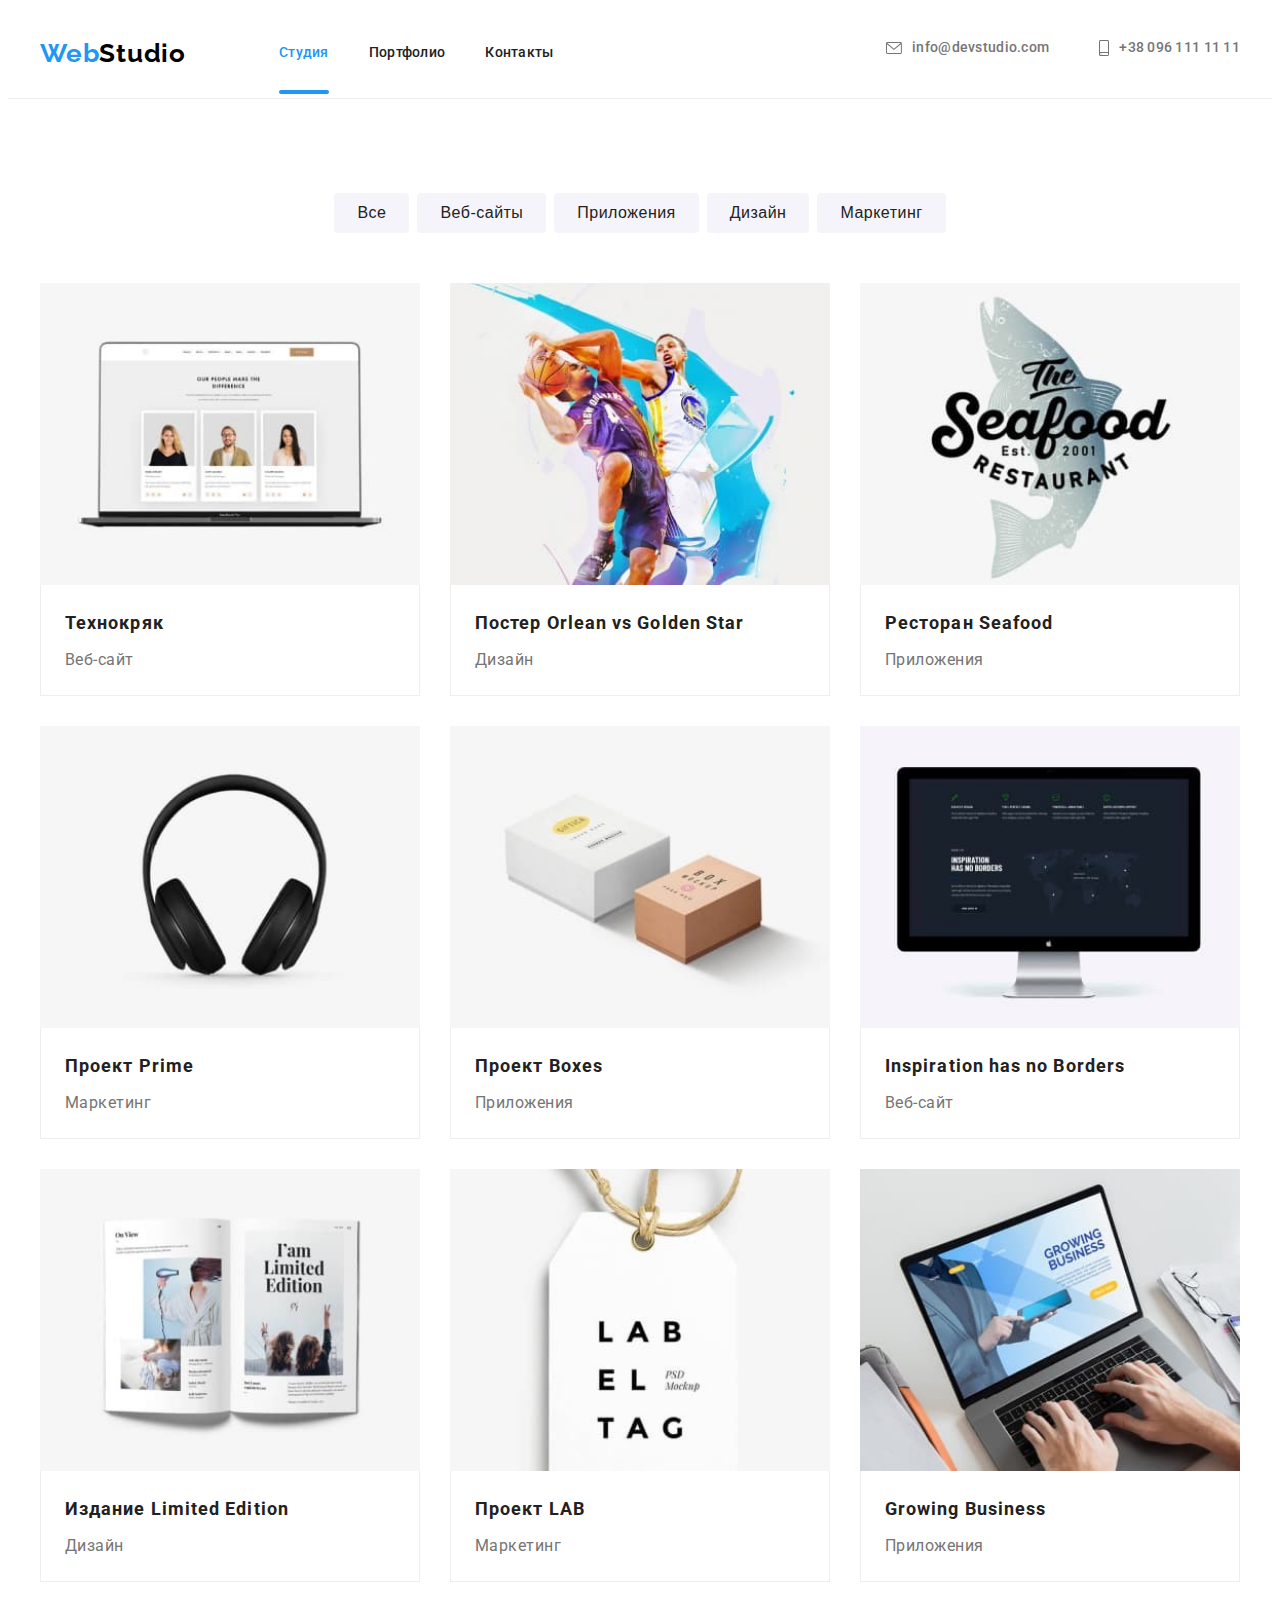
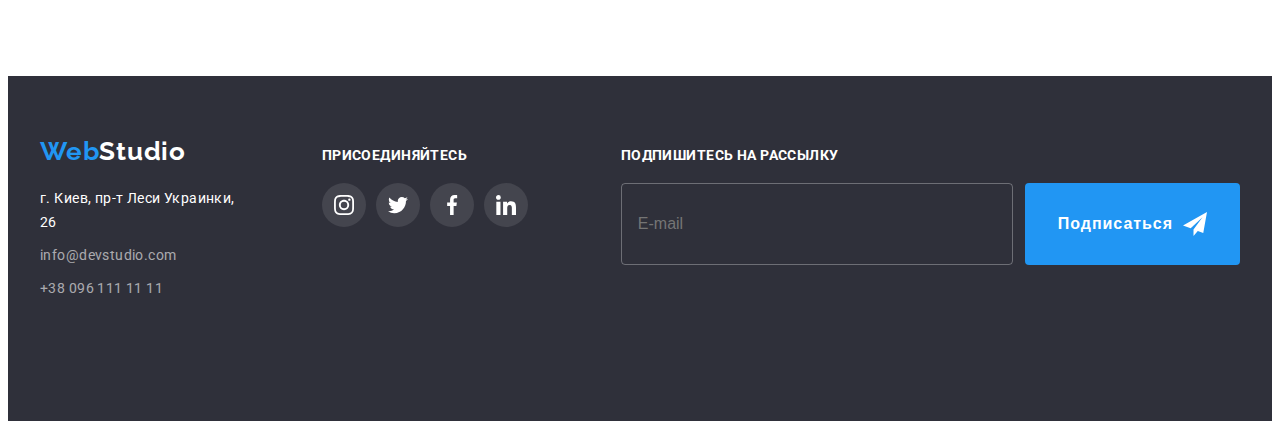
==== commit 60ad8dde: "final" ====
--- a/portfolio.html
+++ b/portfolio.html
@@ -23,6 +23,107 @@
 
   <body>
     <header class="header">
+      <div class="container mobile__container">
+        <a class="header__logo link" href="./index.html"
+          >Web<span class="header__logo header__logo--dark">Studio</span></a
+        >
+
+        <!--моб меню-->
+        <button
+          class="menu__button"
+          type="button"
+          aria-expanded="false"
+          aria-controls="menu-container"
+          data-menu-button
+        >
+          <svg
+            width="40px"
+            height="40px"
+            aria-label="переключатель мобыльного меню"
+          >
+            <use
+              class="icon-menu"
+              href="./images/svg/mobile_menu.svg#mobile_menu"
+            ></use>
+            <use
+              class="icon-cross"
+              href="./images/svg/mobile_menu.svg#mobile_close"
+            ></use>
+          </svg>
+        </button>
+        <div class="menu-container" id="menu-container" data-menu>
+          <!--контент моб меню-->
+          <ul class="mobile__menu-nav list">
+            <li class="mobile__menu-item">
+              <a href="./index.html" class="mobile__menu-link link">Студия</a>
+            </li>
+            <li class="mobile__menu-item">
+              <a
+                href="./portfolio.html"
+                class="mobile__menu-link link mobile__menu-link--active"
+                >Портфолио</a
+              >
+            </li>
+            <li class="mobile__menu-item">
+              <a href="" class="mobile__menu-link link">Контакты</a>
+            </li>
+          </ul>
+          <ul class="mobile__menu-contacts list">
+            <li class="mobile__menu-tel">
+              <a href="tel:+380961111111" class="mobile__menu-number link"
+                >+38 096 111 11 11</a
+              >
+            </li>
+            <li class="mobile__menu-mail link">
+              <a href="mailto:info@devstudio.com" class="mobile__menu-send link"
+                >info@devstudio.com</a
+              >
+            </li>
+          </ul>
+          <ul class="mobile__menu-social list">
+            <li class="mobile__menu-socials">
+              <a
+                href=""
+                class="mobile__menu-link link"
+                target="_blank"
+                rel="noopener noreferrer"
+                aria-label="Instagram"
+                >Instagram</a
+              >
+            </li>
+            <li class="mobile__menu-socials link">
+              <a
+                href=""
+                class="mobile__menu-link link"
+                target="_blank"
+                rel="noopener noreferrer"
+                aria-label="Twitter"
+                >Twitter</a
+              >
+            </li>
+            <li class="mobile__menu-socials">
+              <a
+                href=""
+                class="mobile__menu-link link"
+                target="_blank"
+                rel="noopener noreferrer"
+                aria-label="Facebook"
+                >Facebook</a
+              >
+            </li>
+            <li class="mobile__menu-socials">
+              <a
+                href=""
+                class="mobile__menu-link link"
+                target="_blank"
+                rel="noopener noreferrer"
+                aria-label="LinkedIn"
+                >LinkedIn</a
+              >
+            </li>
+          </ul>
+        </div>
+      </div>
       <div class="container header__container main__nav">
         <nav class="header__nav">
           <a class="header__logo link" href="./index.html"
@@ -30,12 +131,12 @@
           >
           <ul class="header__list list">
             <li class="header__item">
-              <a class="header__link link" href="./index.html">Студия</a>
+              <a class="header__link link header__link--active" href=""
+                >Студия</a
+              >
             </li>
             <li class="header__item">
-              <a class="header__link link header__link--active" href=""
-                >Портфолио</a
-              >
+              <a class="header__link link" href="./portfolio.html">Портфолио</a>
             </li>
             <li class="header__item">
               <a class="header__link link" href="#contacts">Контакты</a>
@@ -725,5 +826,6 @@
         </div>
       </div>
     </footer>
+    <script defer src="js/mobile-menu.js"></script>
   </body>
 </html>
--- a/css/main.min.css
+++ b/css/main.min.css
@@ -1 +1 @@
-:root{--accent-color: #2196f3;--logo-web-color: #2196f3;--logo-studio-dark-color: #000000;--logo-studio-light-color: #ffffff;--text-color: #212121;--list-button-color: #f5f4fa;--list-button-hover: #2196f3;--text-color-light: #757575;--main-background: #ffffff;--secondary-background: #2f303a;--border-color: #eeeeee;--main-icon: #afb1b8;--secondary-icon: #ffffff;--main-anim: cubic-bezier(0.4, 0, 0.2, 1)}.hero__btn,.modal__btn,.footer__btn{border-radius:4px;padding:10px 32px;min-width:200px;font-weight:700;font-size:16px;line-height:1.88;letter-spacing:.06em;color:var(--main-background);background-color:var(--accent-color);border:1px solid rgba(0,0,0,0);-webkit-transition:background-color 250ms var(--main-anim);transition:background-color 250ms var(--main-anim)}html{scroll-behavior:smooth}body{font-family:"Roboto",sans-serif;color:var(--text-color)}.section{padding-top:60px;padding-bottom:60px;background-color:var(--main-background)}@media screen and (min-width: 768px){.section{padding-top:60px;padding-bottom:60px}}@media screen and (min-width: 1200px){.section{padding-top:94px;padding-bottom:94px}}.container{padding-left:15px;padding-right:15px;margin-left:auto;margin-right:auto;width:100%}@media screen and (min-width: 480px){.container{width:480px}}@media screen and (min-width: 480px)and (min-width: 480px){.container{width:480px}}@media screen and (min-width: 768px){.container{width:768px}}@media screen and (min-width: 768px)and (min-width: 768px){.container{width:768px}}@media screen and (min-width: 1200px){.container{width:1200px}}@media screen and (min-width: 1200px)and (min-width: 1200px){.container{width:1200px}}h1,h2,h3,h4,h5,h6,p{margin:0}img{display:block;max-width:100%;height:auto}.list{padding:0;margin:0;list-style:none}.link{display:block;text-decoration:none}.hero__btn:hover,.hero__btn:focus,.modal__btn:hover,.modal__btn:focus,.footer__btn:hover,.footer__btn:focus{background:#188ce8;cursor:pointer}.portfolio__projects-btn{border-radius:4px;padding:6px 22px;font-weight:500;font-size:16px;line-height:1.63;text-align:center;letter-spacing:.03em;color:var(--text-color);background-color:var(--list-button-color);border:1px solid rgba(0,0,0,0);-webkit-transition:color 250ms var(--main-anim),background-color 250ms var(--main-anim),-webkit-box-shadow 250ms var(--main-anim);transition:color 250ms var(--main-anim),background-color 250ms var(--main-anim),-webkit-box-shadow 250ms var(--main-anim);transition:color 250ms var(--main-anim),background-color 250ms var(--main-anim),box-shadow 250ms var(--main-anim);transition:color 250ms var(--main-anim),background-color 250ms var(--main-anim),box-shadow 250ms var(--main-anim),-webkit-box-shadow 250ms var(--main-anim)}.portfolio__projects-btn:hover,.portfolio__projects-btn:focus{cursor:pointer;color:var(--main-background);background-color:var(--list-button-hover);-webkit-box-shadow:0px 3px 1px rgba(0,0,0,.1),0px 1px 2px rgba(0,0,0,.08),0px 2px 2px rgba(0,0,0,.12);box-shadow:0px 3px 1px rgba(0,0,0,.1),0px 1px 2px rgba(0,0,0,.08),0px 2px 2px rgba(0,0,0,.12)}.header__logo,.footer__logo{font-family:"Raleway",sans-serif;font-weight:700;font-size:26px;line-height:1.19;letter-spacing:.03em;color:var(--logo-web-color)}.header__logo--dark,.footer__logo--dark{color:var(--logo-studio-dark-color)}.header__logo--light,.footer__logo--light{color:var(--logo-studio-light-color)}.backdrop{z-index:1000;position:fixed;top:0;left:0;width:100%;height:100%;background:rgba(0,0,0,.2);-webkit-transition:opacity 250ms var(--main-anim);transition:opacity 250ms var(--main-anim);opacity:1}.backdrop.is-hidden{opacity:0;visibility:visible;pointer-events:none}.modal{position:absolute;text-align:center;min-height:521px;padding:40px;background-color:var(--main-background);top:50%;left:50%;-webkit-transform:translate(-50%, -50%) scale(1);transform:translate(-50%, -50%) scale(1);border-radius:4px;-webkit-box-shadow:0px 1px 3px rgba(0,0,0,.12),0px 1px 1px rgba(0,0,0,.14),0px 2px 1px rgba(0,0,0,.2);box-shadow:0px 1px 3px rgba(0,0,0,.12),0px 1px 1px rgba(0,0,0,.14),0px 2px 1px rgba(0,0,0,.2);-webkit-transition:-webkit-transform 250ms var(--main-anim);transition:-webkit-transform 250ms var(--main-anim);transition:transform 250ms var(--main-anim);transition:transform 250ms var(--main-anim), -webkit-transform 250ms var(--main-anim)}@media screen and (max-width: 767.98px){.modal{max-width:450px;width:calc(100% - 30px)}}@media screen and (min-width: 480px){.modal{min-width:450px}}@media screen and (min-width: 768px){.modal{min-width:528px}}.backdrop.is-hidden .modal{-webkit-transform:translate(-50%, -50%) scale(0.6);transform:translate(-50%, -50%) scale(0.6)}.modal__btn-close{display:-webkit-box;display:-ms-flexbox;display:flex;-webkit-box-align:center;-ms-flex-align:center;align-items:center;-webkit-box-pack:center;-ms-flex-pack:center;justify-content:center;position:absolute;top:8px;right:8px;width:30px;height:30px;border-radius:50%;background-color:var(--main-background);border:1px solid rgba(0,0,0,.1);-webkit-transition:fill 250ms var(--main-anim),border 250ms var(--main-anim);transition:fill 250ms var(--main-anim),border 250ms var(--main-anim)}.modal__btn-close:hover,.modal__btn-close:focus{cursor:pointer;fill:var(--list-button-hover);border:1px solid var(--accent-color)}.modal__title{margin-top:0px;font-weight:700;font-size:20px;line-height:1.15;text-align:center;letter-spacing:.03em;color:var(--text-color)}.modal__field{position:relative;display:-webkit-box;display:-ms-flexbox;display:flex;-webkit-box-orient:vertical;-webkit-box-direction:normal;-ms-flex-direction:column;flex-direction:column;margin-bottom:10px}.modal__name{margin-bottom:4px;font-size:12px;text-align:left;line-height:1.16;letter-spacing:.01em;color:#757575}.modal__form{text-align:center;margin-top:12px}.modal__input{padding-top:11px;padding-bottom:11px;padding-left:42px;border:1px solid rgba(33,33,33,.2);border-radius:4px;cursor:pointer;-webkit-transition:border-color 250ms var(--main-anim);transition:border-color 250ms var(--main-anim)}.modal__input:hover,.modal__input:focus{outline:0;border-color:var(--accent-color)}.modal__textarea{resize:none;height:120px;font-size:14px;line-height:1.17;letter-spacing:.01em;padding:12px 16px;border:1px solid rgba(33,33,33,.2);border-radius:4px;-webkit-transition:border-color 250ms var(--main-anim);transition:border-color 250ms var(--main-anim)}.modal__textarea:hover,.modal__textarea:focus{outline:0;border-color:var(--accent-color)}.modal__icon{position:absolute;top:50%;left:12px}.modal__svg{width:18px;height:18px;color:#000;fill:currentColor;-webkit-transition:fill 250ms var(--main-anim);transition:fill 250ms var(--main-anim)}.modal__input:focus+.modal__icon .modal__svg{fill:var(--accent-color)}.modal__terms-check{display:-webkit-box;display:-ms-flexbox;display:flex;-webkit-box-align:center;-ms-flex-align:center;align-items:center;-webkit-box-pack:space-evenly;-ms-flex-pack:space-evenly;justify-content:space-evenly;font-size:14px;line-height:1.7;letter-spacing:.03em;color:#757575}.modal__terms-form{position:relative;margin-top:20px;margin-bottom:30px}.modal__agreement{color:var(--accent-color);text-decoration:underline;cursor:pointer}.modal__checkbox{position:absolute;width:1px;height:1px;margin:-1px;border:0px;padding:0px;clip:rect(0 0 0 0);overflow:hidden}.modal__check-icon{display:inline-block;-webkit-box-align:center;-ms-flex-align:center;align-items:center;-webkit-box-pack:center;-ms-flex-pack:center;justify-content:center;width:16px;height:15px;border:2px solid #212121;border-radius:2px}.modal__checkbox:checked+.modal__check-icon{border-color:rgba(0,0,0,0);background-color:#2196f3;background-image:url(../images/svg/vector_check.svg);background-size:contain;background-origin:border-box;background-repeat:no-repeat;-webkit-transition:background-color 250ms var(--main-anim),background-image 250ms var(--main-anim);transition:background-color 250ms var(--main-anim),background-image 250ms var(--main-anim)}.team__icon-list{display:-webkit-box;display:-ms-flexbox;display:flex;padding:0;-webkit-box-pack:center;-ms-flex-pack:center;justify-content:center;list-style-type:none}.team__icon-list .team__icon-item+.team__icon-item{margin-left:10px}.team__icon-link{display:-webkit-box;display:-ms-flexbox;display:flex;-webkit-box-pack:center;-ms-flex-pack:center;justify-content:center;-webkit-box-align:center;-ms-flex-align:center;align-items:center;width:44px;height:44px;border-radius:50%;cursor:pointer;fill:var(--main-icon);-webkit-transition:fill 250ms var(--main-anim),background-color 250ms var(--main-anim);transition:fill 250ms var(--main-anim),background-color 250ms var(--main-anim)}.team__icon-link:hover,.team__icon-link:focus{fill:var(--secondary-icon);background-color:var(--accent-color)}.header{border-bottom:1px solid var(--border-color)}.header__list{margin-left:93px;display:-webkit-box;display:-ms-flexbox;display:flex}.header .main__nav{display:-webkit-box;display:-ms-flexbox;display:flex}.header__nav{display:-webkit-box;display:-ms-flexbox;display:flex;-webkit-box-align:center;-ms-flex-align:center;align-items:center}.header__list .header__item+.header__item{margin-left:40px}.header__contact{display:-webkit-box;display:-ms-flexbox;display:flex;margin-left:auto}@media screen and (max-width: 1199.98px){.header__contact{-webkit-box-orient:vertical;-webkit-box-direction:normal;-ms-flex-direction:column;flex-direction:column;-webkit-box-pack:center;-ms-flex-pack:center;justify-content:center}}@media screen and (min-width: 1200px){.header__contact .header__contact-item+.header__contact-item{margin-left:50px}}.header .header__contact-item{width:100%}.header__link{display:block;padding-top:32px;padding-bottom:32px;color:var(--text-color);font-weight:500;font-size:14px;line-height:1.14;letter-spacing:.02em;-webkit-transition:color 250ms var(--main-anim);transition:color 250ms var(--main-anim)}.header__link:hover,.header__link:focus{color:var(--accent-color)}.header__link--active{position:relative;color:var(--accent-color)}.header__link--active::after{content:"";position:absolute;bottom:-1px;left:0;width:100%;height:4px;background:var(--accent-color);border-radius:2px}.header__contact-number{display:-webkit-box;display:-ms-flexbox;display:flex;-webkit-box-align:center;-ms-flex-align:center;align-items:center;font-weight:500;font-size:14px;line-height:1.14;letter-spacing:.02em;color:var(--text-color-light);-webkit-transition:color 250ms var(--main-anim);transition:color 250ms var(--main-anim)}.header__contact-number:hover,.header__contact-number:focus{color:var(--accent-color)}@media screen and (min-width: 1200px){.header__contact-number{padding-top:32px;padding-bottom:32px}}.header__contact-mail{display:-webkit-box;display:-ms-flexbox;display:flex;margin-bottom:10px;-webkit-box-align:center;-ms-flex-align:center;align-items:center;font-weight:500;font-size:14px;line-height:1.14;letter-spacing:.02em;color:var(--text-color-light);-webkit-transition:color 250ms var(--main-anim);transition:color 250ms var(--main-anim)}.header__contact-mail:hover,.header__contact-mail:focus{color:var(--accent-color)}@media screen and (min-width: 1200px){.header__contact-mail{padding-top:32px;padding-bottom:32px}}.header__contact-icon{margin-right:10px;fill:currentColor}.hero{padding-top:200px;padding-bottom:200px;text-align:center;max-width:1600px;height:600px;margin-left:auto;margin-right:auto;background-repeat:no-repeat;background-position:center;background-image:-webkit-gradient(linear, left top, right top, from(rgba(47, 48, 58, 0.4)), to(rgba(47, 48, 58, 0.4))),url(../../images/header/background_image_sm.jpg);background-image:linear-gradient(to right, rgba(47, 48, 58, 0.4), rgba(47, 48, 58, 0.4)),url(../../images/header/background_image_sm.jpg);background-color:#c4c4c4;background-repeat:no-repeat;background-position:center;background-size:cover}@media(min-device-pixel-ratio: 2),(-webkit-min-device-pixel-ratio: 2),(min-resolution: 192dpi),(min-resolution: 2dppx){.hero{background-image:-webkit-gradient(linear, left top, right top, from(rgba(47, 48, 58, 0.4)), to(rgba(47, 48, 58, 0.4))),url(../../images/header/background_image_sm@2x.jpg);background-image:linear-gradient(to right, rgba(47, 48, 58, 0.4), rgba(47, 48, 58, 0.4)),url(../../images/header/background_image_sm@2x.jpg);background-color:#c4c4c4}}@media screen and (min-width: 768px){.hero{background-image:-webkit-gradient(linear, left top, right top, from(rgba(47, 48, 58, 0.4)), to(rgba(47, 48, 58, 0.4))),url(../../images/header/background_image_md.jpg);background-image:linear-gradient(to right, rgba(47, 48, 58, 0.4), rgba(47, 48, 58, 0.4)),url(../../images/header/background_image_md.jpg);background-color:#c4c4c4}}@media screen and (min-width: 768px)and (min-device-pixel-ratio: 2),screen and (min-width: 768px)and (-webkit-min-device-pixel-ratio: 2),screen and (min-width: 768px)and (min-resolution: 192dpi),screen and (min-width: 768px)and (min-resolution: 2dppx){.hero{background-image:-webkit-gradient(linear, left top, right top, from(rgba(47, 48, 58, 0.4)), to(rgba(47, 48, 58, 0.4))),url(../../images/header/background_image_md@2x.jpg);background-image:linear-gradient(to right, rgba(47, 48, 58, 0.4), rgba(47, 48, 58, 0.4)),url(../../images/header/background_image_md@2x.jpg);background-color:#c4c4c4}}@media screen and (min-width: 1200px){.hero{background-image:-webkit-gradient(linear, left top, right top, from(rgba(47, 48, 58, 0.4)), to(rgba(47, 48, 58, 0.4))),url(../../images/header/background_image_lg.jpg);background-image:linear-gradient(to right, rgba(47, 48, 58, 0.4), rgba(47, 48, 58, 0.4)),url(../../images/header/background_image_lg.jpg);background-color:#c4c4c4}}@media screen and (min-width: 1200px)and (min-device-pixel-ratio: 2),screen and (min-width: 1200px)and (-webkit-min-device-pixel-ratio: 2),screen and (min-width: 1200px)and (min-resolution: 192dpi),screen and (min-width: 1200px)and (min-resolution: 2dppx){.hero{background-image:-webkit-gradient(linear, left top, right top, from(rgba(47, 48, 58, 0.4)), to(rgba(47, 48, 58, 0.4))),url(../../images/header/background_image_lg@2x.jpg);background-image:linear-gradient(to right, rgba(47, 48, 58, 0.4), rgba(47, 48, 58, 0.4)),url(../../images/header/background_image_lg@2x.jpg);background-color:#c4c4c4}}.hero__tite{margin:0;margin-bottom:30px;color:var(--main-background);text-align:center;letter-spacing:.06em;text-transform:uppercase}@media screen and (min-width: 480px){.hero__tite{font-size:26px;line-height:1.65}}@media screen and (min-width: 1200px){.hero__tite{font-weight:900;font-size:44px;line-height:1.36}}@media screen and (max-width: 1199.98px){.development{display:none}}.development__title{font-weight:700;font-size:36px;line-height:1.67;text-align:center;letter-spacing:.03em;margin-bottom:50px}.development__list{display:-webkit-box;display:-ms-flexbox;display:flex;-ms-flex-wrap:wrap;flex-wrap:wrap}.development__item+.development__item{margin-left:30px}.development__aside{position:relative}.development__text{position:absolute;display:-webkit-box;display:-ms-flexbox;display:flex;width:370px;height:70px;bottom:0;left:0;font-weight:700;font-size:14px;line-height:1.14;letter-spacing:.03em;text-transform:uppercase;-webkit-box-align:center;-ms-flex-align:center;align-items:center;-webkit-box-pack:center;-ms-flex-pack:center;justify-content:center;margin:0;letter-spacing:.03em;background-color:rgba(47,48,58,.8);color:var(--main-background)}.development__img{display:block;min-width:100%;height:auto}.development{padding-top:0}.team__title{font-weight:700;font-size:36px;line-height:1.67;text-align:center;letter-spacing:.03em}@media screen and (min-width: 480px){.team__title{margin-bottom:30px}}@media screen and (min-width: 1200px){.team__title{margin-bottom:50px}}@media screen and (max-width: 1199.98px){.team__img{width:354px}}.team__card{padding-top:30px;padding-bottom:30px}.team__card-name{margin-bottom:10px;font-weight:500;font-size:16px;line-height:1.88;text-align:center;letter-spacing:.03em}.team__card-career{margin-bottom:16px;font-size:16px;line-height:1.88;text-align:center;letter-spacing:.03em;color:var(--text-color-light)}@media screen and (max-width: 767.98px){.team__img{width:auto}}@media screen and (min-width: 480px){.team__list{display:block}}@media screen and (max-width: 1199.98px){.team__list{display:-webkit-box;display:-ms-flexbox;display:flex;-ms-flex-wrap:wrap;flex-wrap:wrap;-webkit-box-pack:justify;-ms-flex-pack:justify;justify-content:space-between}}@media screen and (min-width: 1200px){.team__list{display:-webkit-box;display:-ms-flexbox;display:flex;-ms-flex-wrap:wrap;flex-wrap:wrap}.team__list .team__item+.team__item{margin-left:30px}}.team{padding-top:94px;padding-bottom:94px;background-color:#f5f4fa}.team__item{background-color:var(--main-background);-webkit-box-shadow:0px 1px 3px rgba(0,0,0,.12),0px 1px 1px rgba(0,0,0,.14),0px 2px 1px rgba(0,0,0,.2);box-shadow:0px 1px 3px rgba(0,0,0,.12),0px 1px 1px rgba(0,0,0,.14),0px 2px 1px rgba(0,0,0,.2);border-radius:0px 0px 4px 4px}@media screen and (max-width: 767.98px){.team__item:not(:last-child){margin-bottom:30px}}@media screen and (max-width: 1199.98px){.team__item:nth-child(-n+2){margin-bottom:30px}}@media screen and (min-width: 1200px){.team__item{width:calc((100% - 90px)/4)}}.clients__title{font-weight:700;font-size:36px;line-height:1.67;text-align:center;letter-spacing:.03em;margin-bottom:50px}@media screen and (max-width: 767.98px){.clients__title{margin-bottom:30px;font-size:28px;line-height:1.18}}@media screen and (min-width: 768px){.clients__title{margin-bottom:30px;font-size:28px;line-height:1.18}}.clients__list{display:-webkit-box;display:-ms-flexbox;display:flex}@media screen and (max-width: 767.98px){.clients__list{-ms-flex-wrap:wrap;flex-wrap:wrap;-webkit-box-pack:center;-ms-flex-pack:center;justify-content:center}}@media screen and (min-width: 768px){.clients__list{-ms-flex-wrap:wrap;flex-wrap:wrap;-webkit-box-pack:justify;-ms-flex-pack:justify;justify-content:space-between}}.clients__item{width:calc((100% - 30px)/2)}@media screen and (min-width: 768px){.clients__item{width:calc((100% - 60px)/3)}}@media screen and (min-width: 1200px){.clients__item{width:calc((100% - 150px)/6)}}.clients__link{display:-webkit-box;display:-ms-flexbox;display:flex;height:92px;-webkit-box-pack:center;-ms-flex-pack:center;justify-content:center;-webkit-box-align:center;-ms-flex-align:center;align-items:center;fill:var(--main-icon);border:1px solid var(--main-icon);border-radius:4px;-webkit-transition:border 250ms var(--main-anim),fill 250ms var(--main-anim);transition:border 250ms var(--main-anim),fill 250ms var(--main-anim)}.clients__link:hover,.clients__link:focus{fill:var(--accent-color)}.clients__link:hover{border:1px solid var(--accent-color);border-radius:4px}@media screen and (max-width: 767.98px){.clients__item:nth-child(2n+1){margin-right:30px}}@media screen and (max-width: 1199.98px){.clients__item:nth-child(-n+3){margin-bottom:30px}}.clients__item:nth-child(-n+2){margin-bottom:30px}@media screen and (min-width: 1200px){.clients__item+.clients__item{margin-left:30px}}.benefits__title--hidden,.project__title--hidden{visibility:hidden;position:absolute}.benefits__logo{display:-webkit-box;display:-ms-flexbox;display:flex;-webkit-box-pack:center;-ms-flex-pack:center;justify-content:center;-webkit-box-align:center;-ms-flex-align:center;align-items:center;width:270px;height:120px;background:#f5f4fa;border-radius:4px;margin-bottom:30px}@media screen and (max-width: 767.98px){.benefits__logo{width:100%}.benefits__logo .benefits__logo:not(first-child){margin-top:30px}}@media screen and (max-width: 1199.98px){.benefits__logo{width:100%}}@media screen and (min-width: 768px){.benefits__list{display:-webkit-box;display:-ms-flexbox;display:flex;-ms-flex-wrap:wrap;flex-wrap:wrap;-webkit-box-pack:justify;-ms-flex-pack:justify;justify-content:space-between}}@media screen and (min-width: 768px){.benefits__item{width:354px}}@media screen and (min-width: 1200px){.benefits__item{width:270px}.benefits__item+.benefits__item{margin-left:30px}}.benefits__subtitle{margin:0;margin-bottom:10px;font-weight:700;font-size:14px;line-height:1.14;letter-spacing:.03em;text-transform:uppercase}@media screen and (max-width: 767.98px){.benefits__subtitle{text-align:center}}.benefits__text{font-size:14px;line-height:1.71;letter-spacing:.03em;color:var(--text-color-light)}.portfolio__projects-list{margin-bottom:50px}.portfolio__list{display:-webkit-box;display:-ms-flexbox;display:flex;-ms-flex-wrap:wrap;flex-wrap:wrap}@media screen and (max-width: 767.98px){.portfolio__list{display:block}}.portfolio__projects-list{display:-webkit-box;display:-ms-flexbox;display:flex;-webkit-box-pack:center;-ms-flex-pack:center;justify-content:center}@media screen and (max-width: 767.98px){.portfolio__projects-list{-ms-flex-wrap:wrap;flex-wrap:wrap;-webkit-box-pack:left;-ms-flex-pack:left;justify-content:left}}.portfolio__projects-item:not(:last-child){margin-right:8px}@media screen and (max-width: 767.98px){.portfolio__projects-item:nth-child(-n+3){margin-bottom:15px}}.portfolio__desc-title{margin-bottom:4px;font-weight:700;font-size:18px;line-height:2;letter-spacing:.06em;color:#212121}.portfolio__link{width:100%;display:block;-webkit-transition:-webkit-box-shadow 250ms var(--main-anim);transition:-webkit-box-shadow 250ms var(--main-anim);transition:box-shadow 250ms var(--main-anim);transition:box-shadow 250ms var(--main-anim), -webkit-box-shadow 250ms var(--main-anim)}.portfolio__link:hover,.portfolio__link:focus{-webkit-box-shadow:0px 1px 1px rgba(0,0,0,.12),0px 4px 4px rgba(0,0,0,.06),1px 4px 6px rgba(0,0,0,.16);box-shadow:0px 1px 1px rgba(0,0,0,.12),0px 4px 4px rgba(0,0,0,.06),1px 4px 6px rgba(0,0,0,.16)}.portfolio__desc{padding:20px 24px;background-color:var(--main-background);border:1px solid var(--border-color);border-top:0}.portfolio__desc-text{font-size:16px;line-height:1.88;letter-spacing:.03em;color:var(--text-color-light)}.portfolio__link:hover .overlay-card__content{-webkit-transform:translateY(-100%);transform:translateY(-100%)}.overlay-card{position:relative;overflow:hidden}@media screen and (max-width: 767.98px){.overlay-card{max-width:450px;width:100%}}.overlay-card .overlay-card__img{width:100%}.overlay-card__content{height:100%;position:absolute;background-color:rgba(33,150,243,.9);-webkit-transform:translateY(0);transform:translateY(0);-webkit-transition:-webkit-transform 250ms var(--main-anim);transition:-webkit-transform 250ms var(--main-anim);transition:transform 250ms var(--main-anim);transition:transform 250ms var(--main-anim), -webkit-transform 250ms var(--main-anim)}.overlay-card__text{padding:63px 24px;font-size:18px;line-height:1.56;letter-spacing:.03em;color:var(--main-background)}@media screen and (max-width: 767.98px){.portfolio__item{width:100%;margin-bottom:30px}}@media screen and (min-width: 768px){.portfolio__item{width:calc((100% - 30px)/2);margin-bottom:30px}.portfolio__item:nth-child(odd){margin-right:30px}.portfolio__item:nth-last-child(-n+2){margin-bottom:0}}@media screen and (min-width: 1200px){.portfolio__item{width:calc((100% - 60px)/3);margin-right:30px;margin-bottom:30px}.portfolio__item:nth-child(3n){margin-right:0}.portfolio__item:nth-last-child(-n+3){margin-bottom:0}}.footer{padding-top:60px;padding-bottom:60px;background-color:var(--secondary-background)}.footer__address-link{font-style:normal;font-size:14px;line-height:1.71;letter-spacing:.03em;color:var(--main-background)}.footer__address-link:hover,.footer__address-link:focus{color:var(--accent-color)}.footer__mail-link{font-style:normal;font-size:14px;line-height:1.71;letter-spacing:.03em;color:rgba(255,255,255,.6)}.footer__mail-link:hover,.footer__mail-link:focus{color:var(--accent-color)}.footer__tel-link{font-style:normal;font-size:14px;line-height:1.71;letter-spacing:.03em;color:rgba(255,255,255,.6)}.footer__tel-link:hover,.footer__tel-link:focus{color:var(--accent-color)}.footer__main-address{display:-webkit-box;display:-ms-flexbox;display:flex;margin-top:20px}@media screen and (max-width: 767.98px){.footer__main-address{-webkit-box-pack:center;-ms-flex-pack:center;justify-content:center}}@media screen and (min-width: 480px){.footer__map{margin-bottom:8px}}@media screen and (min-width: 1200px){.footer__map{margin-bottom:9px}}@media screen and (min-width: 480px){.footer__mail{margin-bottom:8px}}@media screen and (min-width: 1200px){.footer__mail{margin-bottom:9px}}.footer__social-title,.footer__mail-title{display:-webkit-box;display:-ms-flexbox;display:flex;text-transform:uppercase;font-weight:700;font-size:14px;line-height:1.17;letter-spacing:.03em;color:var(--secondary-icon)}@media screen and (max-width: 767.98px){.footer__social-title,.footer__mail-title{-webkit-box-pack:center;-ms-flex-pack:center;justify-content:center}}@media screen and (max-width: 1199.98px){.footer__social-title,.footer__mail-title{-webkit-box-pack:center;-ms-flex-pack:center;justify-content:center}}.footer__nav{display:-webkit-box;display:-ms-flexbox;display:flex;-webkit-box-align:baseline;-ms-flex-align:baseline;align-items:baseline}@media screen and (max-width: 767.98px){.footer__nav{display:block}}@media screen and (max-width: 1199.98px){.footer__nav{-ms-flex-wrap:wrap;flex-wrap:wrap;-webkit-box-pack:center;-ms-flex-pack:center;justify-content:center}}.footer__icon-link{display:-webkit-box;display:-ms-flexbox;display:flex;-webkit-box-pack:center;-ms-flex-pack:center;justify-content:center;-webkit-box-align:center;-ms-flex-align:center;align-items:center;width:44px;height:44px;cursor:pointer;fill:var(--secondary-icon);background-color:rgba(255,255,255,.1019607843);border-radius:50%;-webkit-transition:background-color 250ms var(--main-anim);transition:background-color 250ms var(--main-anim)}.footer__icon-link:hover,.footer__icon-link:focus{background-color:var(--accent-color)}@media screen and (max-width: 1199.98px){.footer__address-list{text-align:center;margin-bottom:60px}}@media screen and (min-width: 768px){.footer__address-list{margin-right:165px;margin-bottom:60px}}@media screen and (min-width: 1200px){.footer__address-list{display:inline-block;margin-right:70px}}.footer__icon-list{display:-webkit-box;display:-ms-flexbox;display:flex;padding:0;margin:0;margin-top:20px;list-style-type:none}@media screen and (max-width: 767.98px){.footer__icon-list{margin-bottom:60px}}.footer__icon-items+.footer__icon-items{margin-left:10px}.footer__social-icon{margin-right:auto}@media screen and (max-width: 767.98px){.footer__social-icon{display:-webkit-box;display:-ms-flexbox;display:flex;-webkit-box-orient:vertical;-webkit-box-direction:normal;-ms-flex-direction:column;flex-direction:column;-webkit-box-align:center;-ms-flex-align:center;align-items:center}}@media screen and (max-width: 1199.98px){.footer__social-icon{margin:0}}.footer__mail-form{display:-webkit-box;display:-ms-flexbox;display:flex;margin-top:20px}@media screen and (max-width: 1199.98px){.footer__mail-form{-ms-flex-wrap:wrap;flex-wrap:wrap;-webkit-box-pack:center;-ms-flex-pack:center;justify-content:center;max-width:450px}}.footer__mail-input{padding:15px 16px;height:50px;font-size:16px;line-height:1.25;background-color:rgba(0,0,0,0);border:solid 1px rgba(255,255,255,.3);border-radius:4px;-webkit-transition:border 250ms var(--main-anim);transition:border 250ms var(--main-anim)}@media screen and (max-width: 1199.98px){.footer__mail-input{margin-bottom:20px;width:100%}}@media screen and (min-width: 1200px){.footer__mail-input{width:358px;margin-right:12px}}.footer__mail-input:hover,.footer__mail-input:focus{border-color:var(--accent-color)}@media screen and (min-width: 1200px){.footer__mail-row{margin-left:93px}}.footer__mail-input{color:var(--secondary-icon)}.footer__btn{display:-webkit-inline-box;display:-ms-inline-flexbox;display:inline-flex;-webkit-box-align:center;-ms-flex-align:center;align-items:center}.footer__icon-send{margin-left:10px;fill:#fff}/*# sourceMappingURL=main.min.css.map */+:root{--accent-color: #2196f3;--logo-web-color: #2196f3;--logo-studio-dark-color: #000000;--logo-studio-light-color: #ffffff;--text-color: #212121;--list-button-color: #f5f4fa;--list-button-hover: #2196f3;--text-color-light: #757575;--main-background: #ffffff;--secondary-background: #2f303a;--border-color: #eeeeee;--main-icon: #afb1b8;--secondary-icon: #ffffff;--main-anim: cubic-bezier(0.4, 0, 0.2, 1)}.hero__btn,.modal__btn,.footer__btn{border-radius:4px;padding:10px 32px;min-width:200px;font-weight:700;font-size:16px;line-height:1.88;letter-spacing:.06em;color:var(--main-background);background-color:var(--accent-color);border:1px solid rgba(0,0,0,0);-webkit-transition:background-color 250ms var(--main-anim);transition:background-color 250ms var(--main-anim)}html{scroll-behavior:smooth}body{font-family:"Roboto",sans-serif;color:var(--text-color)}.section{padding-top:60px;padding-bottom:60px;background-color:var(--main-background)}@media screen and (min-width: 768px){.section{padding-top:60px;padding-bottom:60px}}@media screen and (min-width: 1200px){.section{padding-top:94px;padding-bottom:94px}}.scroll-hidden{overflow:hidden;height:100vh}.container{padding-left:15px;padding-right:15px;margin-left:auto;margin-right:auto;width:100%}@media screen and (min-width: 480px){.container{width:480px}}@media screen and (min-width: 480px)and (min-width: 480px){.container{width:480px}}@media screen and (min-width: 768px){.container{width:768px}}@media screen and (min-width: 768px)and (min-width: 768px){.container{width:768px}}@media screen and (min-width: 1200px){.container{width:1200px}}@media screen and (min-width: 1200px)and (min-width: 1200px){.container{width:1200px}}h1,h2,h3,h4,h5,h6,p{margin:0}img{display:block;max-width:100%;height:auto}.list{padding:0;margin:0;list-style:none}.link{display:block;text-decoration:none}.hero__btn:hover,.hero__btn:focus,.modal__btn:hover,.modal__btn:focus,.footer__btn:hover,.footer__btn:focus{background:#188ce8;cursor:pointer}.portfolio__projects-btn{border-radius:4px;padding:6px 22px;font-weight:500;font-size:16px;line-height:1.63;text-align:center;letter-spacing:.03em;color:var(--text-color);background-color:var(--list-button-color);border:1px solid rgba(0,0,0,0);-webkit-transition:color 250ms var(--main-anim),background-color 250ms var(--main-anim),-webkit-box-shadow 250ms var(--main-anim);transition:color 250ms var(--main-anim),background-color 250ms var(--main-anim),-webkit-box-shadow 250ms var(--main-anim);transition:color 250ms var(--main-anim),background-color 250ms var(--main-anim),box-shadow 250ms var(--main-anim);transition:color 250ms var(--main-anim),background-color 250ms var(--main-anim),box-shadow 250ms var(--main-anim),-webkit-box-shadow 250ms var(--main-anim)}.portfolio__projects-btn:hover,.portfolio__projects-btn:focus{cursor:pointer;color:var(--main-background);background-color:var(--list-button-hover);-webkit-box-shadow:0px 3px 1px rgba(0,0,0,.1),0px 1px 2px rgba(0,0,0,.08),0px 2px 2px rgba(0,0,0,.12);box-shadow:0px 3px 1px rgba(0,0,0,.1),0px 1px 2px rgba(0,0,0,.08),0px 2px 2px rgba(0,0,0,.12)}.header__logo,.footer__logo{font-family:"Raleway",sans-serif;font-weight:700;font-size:26px;line-height:1.19;letter-spacing:.03em;color:var(--logo-web-color)}.header__logo--dark,.footer__logo--dark{color:var(--logo-studio-dark-color)}.header__logo--light,.footer__logo--light{color:var(--logo-studio-light-color)}.backdrop{z-index:1000;position:fixed;top:0;left:0;width:100%;height:100%;background:rgba(0,0,0,.2);-webkit-transition:opacity 250ms var(--main-anim);transition:opacity 250ms var(--main-anim);opacity:1}.backdrop.is-hidden{opacity:0;visibility:visible;pointer-events:none}.modal{position:absolute;text-align:center;min-height:521px;padding:40px;background-color:var(--main-background);top:50%;left:50%;-webkit-transform:translate(-50%, -50%) scale(1);transform:translate(-50%, -50%) scale(1);border-radius:4px;-webkit-box-shadow:0px 1px 3px rgba(0,0,0,.12),0px 1px 1px rgba(0,0,0,.14),0px 2px 1px rgba(0,0,0,.2);box-shadow:0px 1px 3px rgba(0,0,0,.12),0px 1px 1px rgba(0,0,0,.14),0px 2px 1px rgba(0,0,0,.2);-webkit-transition:-webkit-transform 250ms var(--main-anim);transition:-webkit-transform 250ms var(--main-anim);transition:transform 250ms var(--main-anim);transition:transform 250ms var(--main-anim), -webkit-transform 250ms var(--main-anim)}@media screen and (max-width: 767.98px){.modal{max-width:450px;width:calc(100% - 30px)}}@media screen and (min-width: 480px){.modal{min-width:450px}}@media screen and (min-width: 768px){.modal{min-width:528px}}.backdrop.is-hidden .modal{-webkit-transform:translate(-50%, -50%) scale(0.6);transform:translate(-50%, -50%) scale(0.6)}.modal__btn-close{display:-webkit-box;display:-ms-flexbox;display:flex;-webkit-box-align:center;-ms-flex-align:center;align-items:center;-webkit-box-pack:center;-ms-flex-pack:center;justify-content:center;position:absolute;top:8px;right:8px;width:30px;height:30px;border-radius:50%;background-color:var(--main-background);border:1px solid rgba(0,0,0,.1);-webkit-transition:fill 250ms var(--main-anim),border 250ms var(--main-anim);transition:fill 250ms var(--main-anim),border 250ms var(--main-anim)}.modal__btn-close:hover,.modal__btn-close:focus{cursor:pointer;fill:var(--list-button-hover);border:1px solid var(--accent-color)}.modal__title{margin-top:0px;font-weight:700;font-size:20px;line-height:1.15;text-align:center;letter-spacing:.03em;color:var(--text-color)}.modal__field{position:relative;display:-webkit-box;display:-ms-flexbox;display:flex;-webkit-box-orient:vertical;-webkit-box-direction:normal;-ms-flex-direction:column;flex-direction:column;margin-bottom:10px}.modal__name{margin-bottom:4px;font-size:12px;text-align:left;line-height:1.16;letter-spacing:.01em;color:#757575}.modal__form{text-align:center;margin-top:12px}.modal__input{padding-top:11px;padding-bottom:11px;padding-left:42px;border:1px solid rgba(33,33,33,.2);border-radius:4px;cursor:pointer;-webkit-transition:border-color 250ms var(--main-anim);transition:border-color 250ms var(--main-anim)}.modal__input:hover,.modal__input:focus{outline:0;border-color:var(--accent-color)}.modal__textarea{resize:none;height:120px;font-size:14px;line-height:1.17;letter-spacing:.01em;padding:12px 16px;border:1px solid rgba(33,33,33,.2);border-radius:4px;-webkit-transition:border-color 250ms var(--main-anim);transition:border-color 250ms var(--main-anim)}.modal__textarea:hover,.modal__textarea:focus{outline:0;border-color:var(--accent-color)}.modal__icon{position:absolute;top:50%;left:12px}.modal__svg{width:18px;height:18px;color:#000;fill:currentColor;-webkit-transition:fill 250ms var(--main-anim);transition:fill 250ms var(--main-anim)}.modal__input:focus+.modal__icon .modal__svg{fill:var(--accent-color)}.modal__terms-check{display:-webkit-box;display:-ms-flexbox;display:flex;-webkit-box-align:center;-ms-flex-align:center;align-items:center;-webkit-box-pack:space-evenly;-ms-flex-pack:space-evenly;justify-content:space-evenly;font-size:14px;line-height:1.7;letter-spacing:.03em;color:#757575}.modal__terms-form{position:relative;margin-top:20px;margin-bottom:30px}.modal__agreement{color:var(--accent-color);text-decoration:underline;cursor:pointer}.modal__checkbox{position:absolute;width:1px;height:1px;margin:-1px;border:0px;padding:0px;clip:rect(0 0 0 0);overflow:hidden}.modal__check-icon{display:inline-block;-webkit-box-align:center;-ms-flex-align:center;align-items:center;-webkit-box-pack:center;-ms-flex-pack:center;justify-content:center;width:16px;height:15px;border:2px solid #212121;border-radius:2px}.modal__checkbox:checked+.modal__check-icon{border-color:rgba(0,0,0,0);background-color:#2196f3;background-image:url(../images/svg/vector_check.svg);background-size:contain;background-origin:border-box;background-repeat:no-repeat;-webkit-transition:background-color 250ms var(--main-anim),background-image 250ms var(--main-anim);transition:background-color 250ms var(--main-anim),background-image 250ms var(--main-anim)}.team__icon-list{display:-webkit-box;display:-ms-flexbox;display:flex;padding:0;-webkit-box-pack:center;-ms-flex-pack:center;justify-content:center;list-style-type:none}.team__icon-list .team__icon-item+.team__icon-item{margin-left:10px}.team__icon-link{display:-webkit-box;display:-ms-flexbox;display:flex;-webkit-box-pack:center;-ms-flex-pack:center;justify-content:center;-webkit-box-align:center;-ms-flex-align:center;align-items:center;width:44px;height:44px;border-radius:50%;cursor:pointer;fill:var(--main-icon);-webkit-transition:fill 250ms var(--main-anim),background-color 250ms var(--main-anim);transition:fill 250ms var(--main-anim),background-color 250ms var(--main-anim)}.team__icon-link:hover,.team__icon-link:focus{fill:var(--secondary-icon);background-color:var(--accent-color)}.mobile__container{display:-webkit-box;display:-ms-flexbox;display:flex;-webkit-box-pack:justify;-ms-flex-pack:justify;justify-content:space-between;-webkit-box-align:center;-ms-flex-align:center;align-items:center;padding:16px 15px}.menu__button{padding:0;margin:0;background-color:rgba(0,0,0,0);border:none;cursor:pointer}.menu__button.is-open{z-index:99999}.menu__button .icon-cross{display:none}.menu__button.is-open .icon-cross{display:block}.menu__button.is-open .icon-menu{display:none}.menu-container{display:none;position:fixed;padding:48px 40px;top:0;left:0;width:100vw;height:100vh;background-color:#fff;padding:40px,48px;z-index:9999}.menu-container.is-open{display:block}.mobile__menu-nav,.mobile__menu-socials,.mobile__menu-contacts{list-style-type:none}.mobile__menu-nav{font-weight:500;font-size:40px;line-height:1.42;letter-spacing:.02em;margin-bottom:302px}.mobile__menu-send{margin-top:32px;margin-bottom:64px;font-weight:500;font-size:24px;color:#757575}.mobile__menu-social{display:-webkit-box;display:-ms-flexbox;display:flex}.mobile__menu-social .mobile__menu-link{color:var(--accent-color);font-size:12px}@media screen and (min-width: 480px){.mobile__menu-social .mobile__menu-link{font-size:18px}}.mobile__menu-nav .mobile__menu-link{color:#212121}.mobile__menu-nav .mobile__menu-link--active{color:var(--accent-color)}.mobile__menu-socials:not(:last-child){margin-right:20px;position:relative}.mobile__menu-socials:not(:last-child)::after{position:absolute;content:"";display:inline-block;top:0;right:-10px;width:1px;height:100%;background-color:rgba(33,33,33,.2)}.mobile__menu-number{font-weight:500;font-size:25px;letter-spacing:.02em;color:var(--accent-color)}@media screen and (min-width: 480px){.mobile__menu-number{font-size:34px}}.mobile__container{display:none}@media screen and (max-width: 767.98px){.mobile__container{display:-webkit-box;display:-ms-flexbox;display:flex}}.header{position:relative;border-bottom:1px solid var(--border-color)}.header__container{display:none}@media screen and (min-width: 768px){.header__container{display:-webkit-box;display:-ms-flexbox;display:flex}}.header__list{margin-left:93px;display:-webkit-box;display:-ms-flexbox;display:flex}.header__nav{display:-webkit-box;display:-ms-flexbox;display:flex;-webkit-box-align:center;-ms-flex-align:center;align-items:center}.header__list .header__item+.header__item{margin-left:40px}.header__contact{display:-webkit-box;display:-ms-flexbox;display:flex;margin-left:auto}@media screen and (max-width: 1199.98px){.header__contact{-webkit-box-orient:vertical;-webkit-box-direction:normal;-ms-flex-direction:column;flex-direction:column;-webkit-box-pack:center;-ms-flex-pack:center;justify-content:center}}@media screen and (min-width: 1200px){.header__contact .header__contact-item+.header__contact-item{margin-left:50px}}.header .header__contact-item{width:100%}.header__link{display:block;padding-top:32px;padding-bottom:32px;color:var(--text-color);font-weight:500;font-size:14px;line-height:1.14;letter-spacing:.02em;-webkit-transition:color 250ms var(--main-anim);transition:color 250ms var(--main-anim)}.header__link:hover,.header__link:focus{color:var(--accent-color)}.header__link--active{position:relative;color:var(--accent-color)}.header__link--active::after{content:"";position:absolute;bottom:-1px;left:0;width:100%;height:4px;background:var(--accent-color);border-radius:2px}.header__contact-number{display:-webkit-box;display:-ms-flexbox;display:flex;-webkit-box-align:center;-ms-flex-align:center;align-items:center;font-weight:500;font-size:14px;line-height:1.14;letter-spacing:.02em;color:var(--text-color-light);-webkit-transition:color 250ms var(--main-anim);transition:color 250ms var(--main-anim)}.header__contact-number:hover,.header__contact-number:focus{color:var(--accent-color)}@media screen and (min-width: 1200px){.header__contact-number{padding-top:32px;padding-bottom:32px}}.header__contact-mail{display:-webkit-box;display:-ms-flexbox;display:flex;margin-bottom:10px;-webkit-box-align:center;-ms-flex-align:center;align-items:center;font-weight:500;font-size:14px;line-height:1.14;letter-spacing:.02em;color:var(--text-color-light);-webkit-transition:color 250ms var(--main-anim);transition:color 250ms var(--main-anim)}.header__contact-mail:hover,.header__contact-mail:focus{color:var(--accent-color)}@media screen and (min-width: 1200px){.header__contact-mail{padding-top:32px;padding-bottom:32px}}.header__contact-icon{margin-right:10px;fill:currentColor}.hero{padding-top:200px;padding-bottom:200px;text-align:center;max-width:1600px;height:600px;margin-left:auto;margin-right:auto;background-repeat:no-repeat;background-position:center;background-image:-webkit-gradient(linear, left top, right top, from(rgba(47, 48, 58, 0.4)), to(rgba(47, 48, 58, 0.4))),url(../../images/header/background_image_sm.jpg);background-image:linear-gradient(to right, rgba(47, 48, 58, 0.4), rgba(47, 48, 58, 0.4)),url(../../images/header/background_image_sm.jpg);background-color:#c4c4c4;background-repeat:no-repeat;background-position:center;background-size:cover}@media(min-device-pixel-ratio: 2),(-webkit-min-device-pixel-ratio: 2),(min-resolution: 192dpi),(min-resolution: 2dppx){.hero{background-image:-webkit-gradient(linear, left top, right top, from(rgba(47, 48, 58, 0.4)), to(rgba(47, 48, 58, 0.4))),url(../../images/header/background_image_sm@2x.jpg);background-image:linear-gradient(to right, rgba(47, 48, 58, 0.4), rgba(47, 48, 58, 0.4)),url(../../images/header/background_image_sm@2x.jpg);background-color:#c4c4c4}}@media screen and (min-width: 768px){.hero{background-image:-webkit-gradient(linear, left top, right top, from(rgba(47, 48, 58, 0.4)), to(rgba(47, 48, 58, 0.4))),url(../../images/header/background_image_md.jpg);background-image:linear-gradient(to right, rgba(47, 48, 58, 0.4), rgba(47, 48, 58, 0.4)),url(../../images/header/background_image_md.jpg);background-color:#c4c4c4}}@media screen and (min-width: 768px)and (min-device-pixel-ratio: 2),screen and (min-width: 768px)and (-webkit-min-device-pixel-ratio: 2),screen and (min-width: 768px)and (min-resolution: 192dpi),screen and (min-width: 768px)and (min-resolution: 2dppx){.hero{background-image:-webkit-gradient(linear, left top, right top, from(rgba(47, 48, 58, 0.4)), to(rgba(47, 48, 58, 0.4))),url(../../images/header/background_image_md@2x.jpg);background-image:linear-gradient(to right, rgba(47, 48, 58, 0.4), rgba(47, 48, 58, 0.4)),url(../../images/header/background_image_md@2x.jpg);background-color:#c4c4c4}}@media screen and (min-width: 1200px){.hero{background-image:-webkit-gradient(linear, left top, right top, from(rgba(47, 48, 58, 0.4)), to(rgba(47, 48, 58, 0.4))),url(../../images/header/background_image_lg.jpg);background-image:linear-gradient(to right, rgba(47, 48, 58, 0.4), rgba(47, 48, 58, 0.4)),url(../../images/header/background_image_lg.jpg);background-color:#c4c4c4}}@media screen and (min-width: 1200px)and (min-device-pixel-ratio: 2),screen and (min-width: 1200px)and (-webkit-min-device-pixel-ratio: 2),screen and (min-width: 1200px)and (min-resolution: 192dpi),screen and (min-width: 1200px)and (min-resolution: 2dppx){.hero{background-image:-webkit-gradient(linear, left top, right top, from(rgba(47, 48, 58, 0.4)), to(rgba(47, 48, 58, 0.4))),url(../../images/header/background_image_lg@2x.jpg);background-image:linear-gradient(to right, rgba(47, 48, 58, 0.4), rgba(47, 48, 58, 0.4)),url(../../images/header/background_image_lg@2x.jpg);background-color:#c4c4c4}}.hero__tite{margin:0;margin-bottom:30px;color:var(--main-background);text-align:center;letter-spacing:.06em;text-transform:uppercase}@media screen and (min-width: 480px){.hero__tite{font-size:26px;line-height:1.65}}@media screen and (min-width: 1200px){.hero__tite{font-weight:900;font-size:44px;line-height:1.36}}@media screen and (max-width: 1199.98px){.development{display:none}}.development__title{font-weight:700;font-size:36px;line-height:1.67;text-align:center;letter-spacing:.03em;margin-bottom:50px}.development__list{display:-webkit-box;display:-ms-flexbox;display:flex;-ms-flex-wrap:wrap;flex-wrap:wrap}.development__item+.development__item{margin-left:30px}.development__aside{position:relative}.development__text{position:absolute;display:-webkit-box;display:-ms-flexbox;display:flex;width:370px;height:70px;bottom:0;left:0;font-weight:700;font-size:14px;line-height:1.14;letter-spacing:.03em;text-transform:uppercase;-webkit-box-align:center;-ms-flex-align:center;align-items:center;-webkit-box-pack:center;-ms-flex-pack:center;justify-content:center;margin:0;letter-spacing:.03em;background-color:rgba(47,48,58,.8);color:var(--main-background)}.development__img{display:block;min-width:100%;height:auto}.development{padding-top:0}.team__title{font-weight:700;font-size:36px;line-height:1.67;text-align:center;letter-spacing:.03em}@media screen and (min-width: 480px){.team__title{margin-bottom:30px}}@media screen and (min-width: 1200px){.team__title{margin-bottom:50px}}@media screen and (max-width: 1199.98px){.team__img{width:354px}}.team__card{padding-top:30px;padding-bottom:30px}.team__card-name{margin-bottom:10px;font-weight:500;font-size:16px;line-height:1.88;text-align:center;letter-spacing:.03em}.team__card-career{margin-bottom:16px;font-size:16px;line-height:1.88;text-align:center;letter-spacing:.03em;color:var(--text-color-light)}@media screen and (max-width: 767.98px){.team__img{width:auto}}@media screen and (min-width: 480px){.team__list{display:block}}@media screen and (max-width: 1199.98px){.team__list{display:-webkit-box;display:-ms-flexbox;display:flex;-ms-flex-wrap:wrap;flex-wrap:wrap;-webkit-box-pack:justify;-ms-flex-pack:justify;justify-content:space-between}}@media screen and (min-width: 1200px){.team__list{display:-webkit-box;display:-ms-flexbox;display:flex;-ms-flex-wrap:wrap;flex-wrap:wrap}.team__list .team__item+.team__item{margin-left:30px}}.team{padding-top:94px;padding-bottom:94px;background-color:#f5f4fa}.team__item{background-color:var(--main-background);-webkit-box-shadow:0px 1px 3px rgba(0,0,0,.12),0px 1px 1px rgba(0,0,0,.14),0px 2px 1px rgba(0,0,0,.2);box-shadow:0px 1px 3px rgba(0,0,0,.12),0px 1px 1px rgba(0,0,0,.14),0px 2px 1px rgba(0,0,0,.2);border-radius:0px 0px 4px 4px}@media screen and (max-width: 767.98px){.team__item:not(:last-child){margin-bottom:30px}}@media screen and (max-width: 1199.98px){.team__item:nth-child(-n+2){margin-bottom:30px}}@media screen and (min-width: 1200px){.team__item{width:calc((100% - 90px)/4)}}.clients__title{font-weight:700;font-size:36px;line-height:1.67;text-align:center;letter-spacing:.03em;margin-bottom:50px}@media screen and (max-width: 767.98px){.clients__title{margin-bottom:30px;font-size:28px;line-height:1.18}}@media screen and (min-width: 768px){.clients__title{margin-bottom:30px;font-size:28px;line-height:1.18}}.clients__list{display:-webkit-box;display:-ms-flexbox;display:flex}@media screen and (max-width: 767.98px){.clients__list{-ms-flex-wrap:wrap;flex-wrap:wrap;-webkit-box-pack:center;-ms-flex-pack:center;justify-content:center}}@media screen and (min-width: 768px){.clients__list{-ms-flex-wrap:wrap;flex-wrap:wrap;-webkit-box-pack:justify;-ms-flex-pack:justify;justify-content:space-between}}.clients__item{width:calc((100% - 30px)/2)}@media screen and (min-width: 768px){.clients__item{width:calc((100% - 60px)/3)}}@media screen and (min-width: 1200px){.clients__item{width:calc((100% - 150px)/6)}}.clients__link{display:-webkit-box;display:-ms-flexbox;display:flex;height:92px;-webkit-box-pack:center;-ms-flex-pack:center;justify-content:center;-webkit-box-align:center;-ms-flex-align:center;align-items:center;fill:var(--main-icon);border:1px solid var(--main-icon);border-radius:4px;-webkit-transition:border 250ms var(--main-anim),fill 250ms var(--main-anim);transition:border 250ms var(--main-anim),fill 250ms var(--main-anim)}.clients__link:hover,.clients__link:focus{fill:var(--accent-color)}.clients__link:hover{border:1px solid var(--accent-color);border-radius:4px}@media screen and (max-width: 767.98px){.clients__item:nth-child(2n+1){margin-right:30px}}@media screen and (max-width: 1199.98px){.clients__item:nth-child(-n+3){margin-bottom:30px}}.clients__item:nth-child(-n+2){margin-bottom:30px}@media screen and (min-width: 1200px){.clients__item+.clients__item{margin-left:30px}}.benefits__title--hidden,.project__title--hidden{visibility:hidden;position:absolute}.benefits__logo{display:-webkit-box;display:-ms-flexbox;display:flex;-webkit-box-pack:center;-ms-flex-pack:center;justify-content:center;-webkit-box-align:center;-ms-flex-align:center;align-items:center;width:270px;height:120px;background:#f5f4fa;border-radius:4px;margin-bottom:30px}@media screen and (max-width: 767.98px){.benefits__logo{width:100%}.benefits__logo .benefits__logo:not(first-child){margin-top:30px}}@media screen and (max-width: 1199.98px){.benefits__logo{width:100%}}@media screen and (min-width: 768px){.benefits__list{display:-webkit-box;display:-ms-flexbox;display:flex;-ms-flex-wrap:wrap;flex-wrap:wrap;-webkit-box-pack:justify;-ms-flex-pack:justify;justify-content:space-between}}@media screen and (min-width: 768px){.benefits__item{width:354px}}@media screen and (min-width: 1200px){.benefits__item{width:270px}.benefits__item+.benefits__item{margin-left:30px}}.benefits__subtitle{margin:0;margin-bottom:10px;font-weight:700;font-size:14px;line-height:1.14;letter-spacing:.03em;text-transform:uppercase}@media screen and (max-width: 767.98px){.benefits__subtitle{text-align:center}}.benefits__text{font-size:14px;line-height:1.71;letter-spacing:.03em;color:var(--text-color-light)}.portfolio__projects-list{margin-bottom:50px}.portfolio__list{display:-webkit-box;display:-ms-flexbox;display:flex;-ms-flex-wrap:wrap;flex-wrap:wrap}@media screen and (max-width: 767.98px){.portfolio__list{display:block}}.portfolio__projects-list{display:-webkit-box;display:-ms-flexbox;display:flex;-webkit-box-pack:center;-ms-flex-pack:center;justify-content:center}@media screen and (max-width: 767.98px){.portfolio__projects-list{-ms-flex-wrap:wrap;flex-wrap:wrap;-webkit-box-pack:left;-ms-flex-pack:left;justify-content:left}}.portfolio__projects-item:not(:last-child){margin-right:8px}@media screen and (max-width: 767.98px){.portfolio__projects-item:nth-child(-n+3){margin-bottom:15px}}.portfolio__desc-title{margin-bottom:4px;font-weight:700;font-size:18px;line-height:2;letter-spacing:.06em;color:#212121}.portfolio__link{width:100%;display:block;-webkit-transition:-webkit-box-shadow 250ms var(--main-anim);transition:-webkit-box-shadow 250ms var(--main-anim);transition:box-shadow 250ms var(--main-anim);transition:box-shadow 250ms var(--main-anim), -webkit-box-shadow 250ms var(--main-anim)}.portfolio__link:hover,.portfolio__link:focus{-webkit-box-shadow:0px 1px 1px rgba(0,0,0,.12),0px 4px 4px rgba(0,0,0,.06),1px 4px 6px rgba(0,0,0,.16);box-shadow:0px 1px 1px rgba(0,0,0,.12),0px 4px 4px rgba(0,0,0,.06),1px 4px 6px rgba(0,0,0,.16)}.portfolio__desc{padding:20px 24px;background-color:var(--main-background);border:1px solid var(--border-color);border-top:0}.portfolio__desc-text{font-size:16px;line-height:1.88;letter-spacing:.03em;color:var(--text-color-light)}.portfolio__link:hover .overlay-card__content{-webkit-transform:translateY(-100%);transform:translateY(-100%)}.overlay-card{position:relative;overflow:hidden}@media screen and (max-width: 767.98px){.overlay-card{max-width:450px;width:100%}}.overlay-card .overlay-card__img{width:100%}.overlay-card__content{height:100%;position:absolute;background-color:rgba(33,150,243,.9);-webkit-transform:translateY(0);transform:translateY(0);-webkit-transition:-webkit-transform 250ms var(--main-anim);transition:-webkit-transform 250ms var(--main-anim);transition:transform 250ms var(--main-anim);transition:transform 250ms var(--main-anim), -webkit-transform 250ms var(--main-anim)}.overlay-card__text{padding:63px 24px;font-size:18px;line-height:1.56;letter-spacing:.03em;color:var(--main-background)}@media screen and (max-width: 767.98px){.portfolio__item{width:100%;margin-bottom:30px}}@media screen and (min-width: 768px){.portfolio__item{width:calc((100% - 30px)/2);margin-bottom:30px}.portfolio__item:nth-child(odd){margin-right:30px}.portfolio__item:nth-last-child(-n+2){margin-bottom:0}}@media screen and (min-width: 1200px){.portfolio__item{width:calc((100% - 60px)/3);margin-right:30px;margin-bottom:30px}.portfolio__item:nth-child(3n){margin-right:0}.portfolio__item:nth-last-child(-n+3){margin-bottom:0}}.footer{padding-top:60px;padding-bottom:60px;background-color:var(--secondary-background)}.footer__address-link{font-style:normal;font-size:14px;line-height:1.71;letter-spacing:.03em;color:var(--main-background)}.footer__address-link:hover,.footer__address-link:focus{color:var(--accent-color)}.footer__mail-link{font-style:normal;font-size:14px;line-height:1.71;letter-spacing:.03em;color:rgba(255,255,255,.6)}.footer__mail-link:hover,.footer__mail-link:focus{color:var(--accent-color)}.footer__tel-link{font-style:normal;font-size:14px;line-height:1.71;letter-spacing:.03em;color:rgba(255,255,255,.6)}.footer__tel-link:hover,.footer__tel-link:focus{color:var(--accent-color)}.footer__main-address{display:-webkit-box;display:-ms-flexbox;display:flex;margin-top:20px}@media screen and (max-width: 767.98px){.footer__main-address{-webkit-box-pack:center;-ms-flex-pack:center;justify-content:center}}@media screen and (min-width: 480px){.footer__map{margin-bottom:8px}}@media screen and (min-width: 1200px){.footer__map{margin-bottom:9px}}@media screen and (min-width: 480px){.footer__mail{margin-bottom:8px}}@media screen and (min-width: 1200px){.footer__mail{margin-bottom:9px}}.footer__social-title,.footer__mail-title{display:-webkit-box;display:-ms-flexbox;display:flex;text-transform:uppercase;font-weight:700;font-size:14px;line-height:1.17;letter-spacing:.03em;color:var(--secondary-icon)}@media screen and (max-width: 767.98px){.footer__social-title,.footer__mail-title{-webkit-box-pack:center;-ms-flex-pack:center;justify-content:center}}@media screen and (max-width: 1199.98px){.footer__social-title,.footer__mail-title{-webkit-box-pack:center;-ms-flex-pack:center;justify-content:center}}.footer__nav{display:-webkit-box;display:-ms-flexbox;display:flex;-webkit-box-align:baseline;-ms-flex-align:baseline;align-items:baseline}@media screen and (max-width: 767.98px){.footer__nav{display:block}}@media screen and (max-width: 1199.98px){.footer__nav{-ms-flex-wrap:wrap;flex-wrap:wrap;-webkit-box-pack:center;-ms-flex-pack:center;justify-content:center}}.footer__icon-link{display:-webkit-box;display:-ms-flexbox;display:flex;-webkit-box-pack:center;-ms-flex-pack:center;justify-content:center;-webkit-box-align:center;-ms-flex-align:center;align-items:center;width:44px;height:44px;cursor:pointer;fill:var(--secondary-icon);background-color:rgba(255,255,255,.1019607843);border-radius:50%;-webkit-transition:background-color 250ms var(--main-anim);transition:background-color 250ms var(--main-anim)}.footer__icon-link:hover,.footer__icon-link:focus{background-color:var(--accent-color)}@media screen and (max-width: 1199.98px){.footer__address-list{text-align:center;margin-bottom:60px}}@media screen and (min-width: 768px){.footer__address-list{margin-right:165px;margin-bottom:60px}}@media screen and (min-width: 1200px){.footer__address-list{display:inline-block;margin-right:70px}}.footer__icon-list{display:-webkit-box;display:-ms-flexbox;display:flex;padding:0;margin:0;margin-top:20px;list-style-type:none}@media screen and (max-width: 767.98px){.footer__icon-list{margin-bottom:60px}}.footer__icon-items+.footer__icon-items{margin-left:10px}.footer__social-icon{margin-right:auto}@media screen and (max-width: 767.98px){.footer__social-icon{display:-webkit-box;display:-ms-flexbox;display:flex;-webkit-box-orient:vertical;-webkit-box-direction:normal;-ms-flex-direction:column;flex-direction:column;-webkit-box-align:center;-ms-flex-align:center;align-items:center}}@media screen and (max-width: 1199.98px){.footer__social-icon{margin:0}}.footer__mail-form{display:-webkit-box;display:-ms-flexbox;display:flex;margin-top:20px}@media screen and (max-width: 1199.98px){.footer__mail-form{-ms-flex-wrap:wrap;flex-wrap:wrap;-webkit-box-pack:center;-ms-flex-pack:center;justify-content:center;max-width:450px}}.footer__mail-input{padding:15px 16px;height:50px;font-size:16px;line-height:1.25;background-color:rgba(0,0,0,0);border:solid 1px rgba(255,255,255,.3);border-radius:4px;-webkit-transition:border 250ms var(--main-anim);transition:border 250ms var(--main-anim)}@media screen and (max-width: 1199.98px){.footer__mail-input{margin-bottom:20px;width:100%}}@media screen and (min-width: 1200px){.footer__mail-input{width:358px;margin-right:12px}}.footer__mail-input:hover,.footer__mail-input:focus{border-color:var(--accent-color)}@media screen and (min-width: 1200px){.footer__mail-row{margin-left:93px}}.footer__mail-input{color:var(--secondary-icon)}.footer__btn{display:-webkit-inline-box;display:-ms-inline-flexbox;display:inline-flex;-webkit-box-align:center;-ms-flex-align:center;align-items:center}.footer__icon-send{margin-left:10px;fill:#fff}/*# sourceMappingURL=main.min.css.map */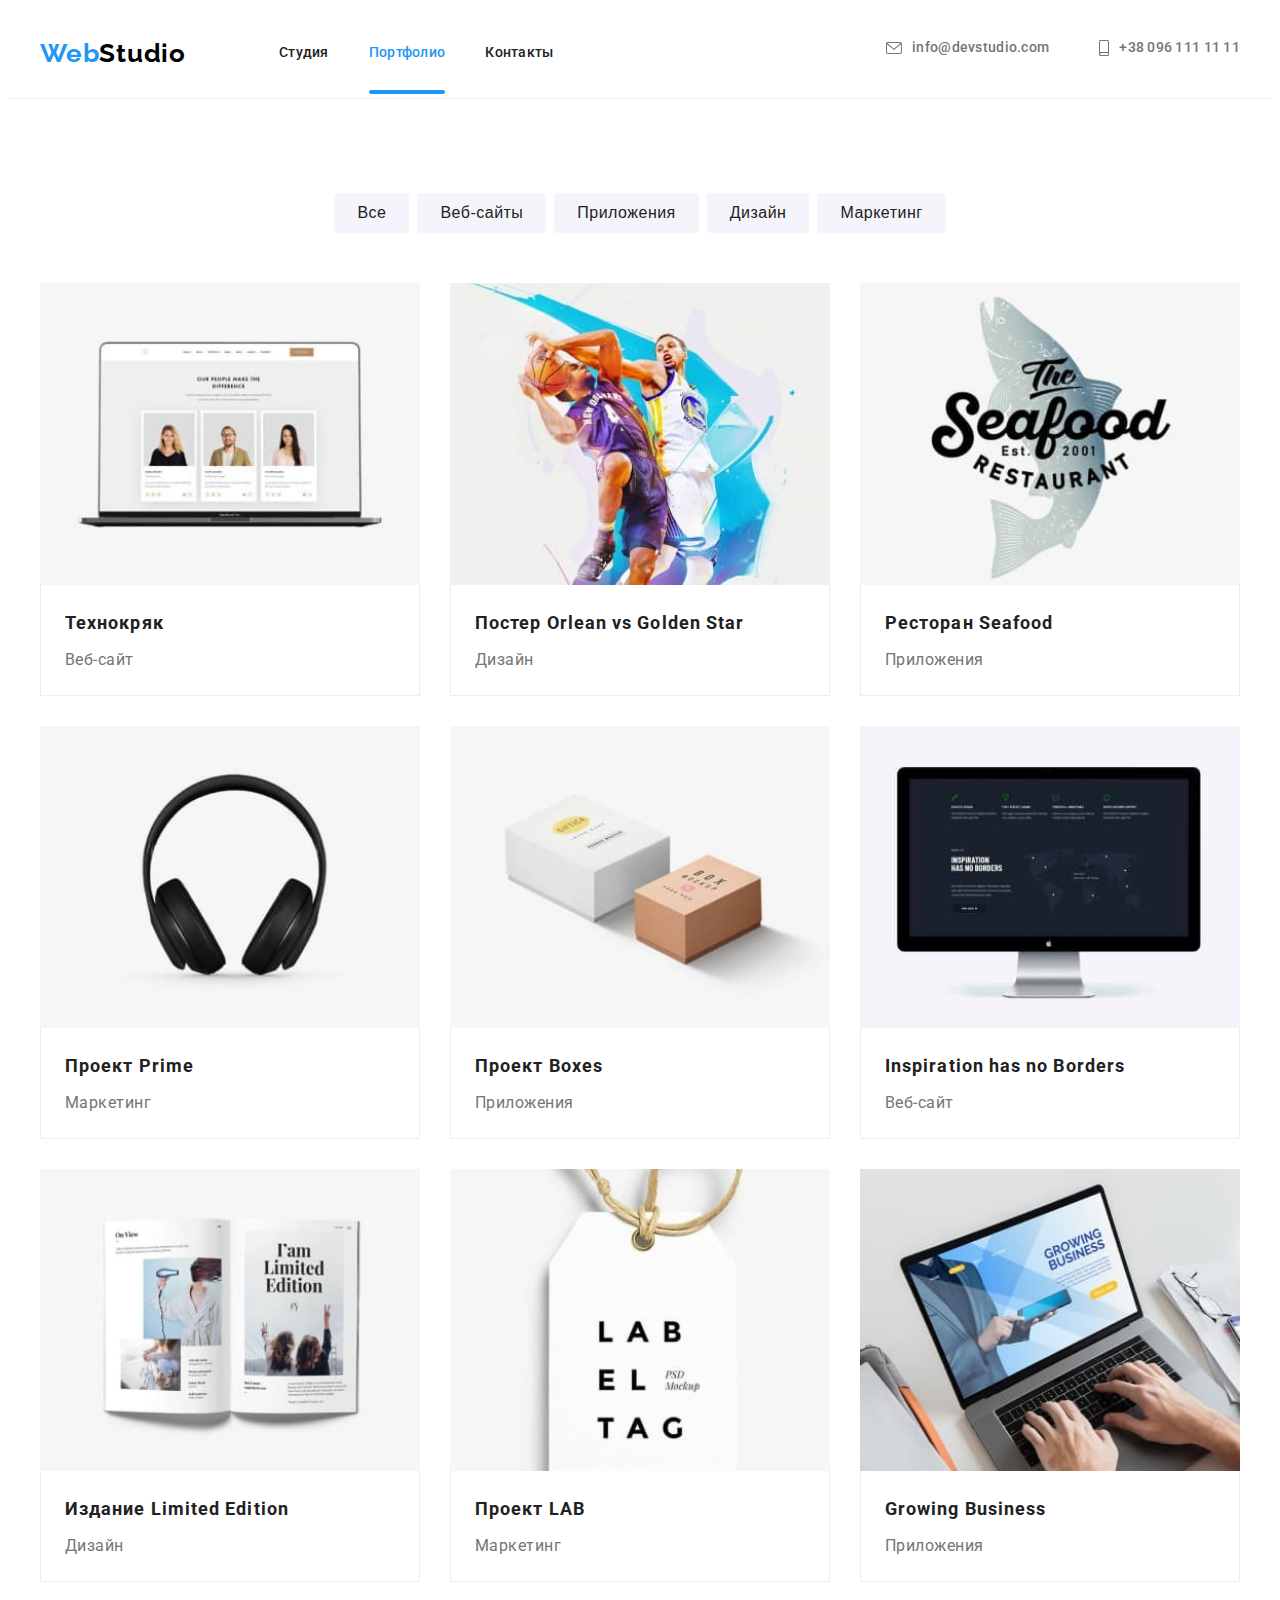
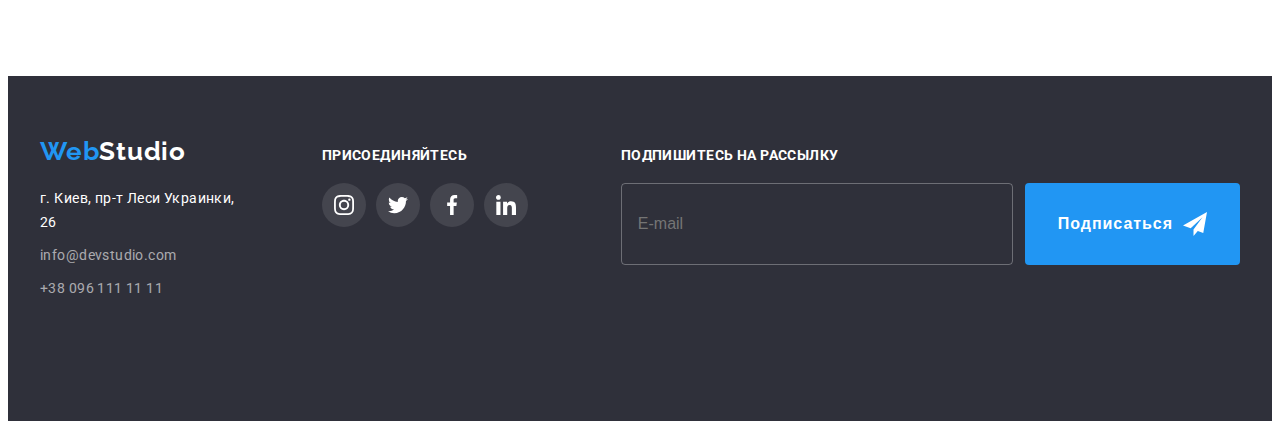
==== commit b1c88f51: "final" ====
--- a/portfolio.html
+++ b/portfolio.html
@@ -68,60 +68,64 @@
               <a href="" class="mobile__menu-link link">Контакты</a>
             </li>
           </ul>
-          <ul class="mobile__menu-contacts list">
-            <li class="mobile__menu-tel">
-              <a href="tel:+380961111111" class="mobile__menu-number link"
-                >+38 096 111 11 11</a
-              >
-            </li>
-            <li class="mobile__menu-mail link">
-              <a href="mailto:info@devstudio.com" class="mobile__menu-send link"
-                >info@devstudio.com</a
-              >
-            </li>
-          </ul>
-          <ul class="mobile__menu-social list">
-            <li class="mobile__menu-socials">
-              <a
-                href=""
-                class="mobile__menu-link link"
-                target="_blank"
-                rel="noopener noreferrer"
-                aria-label="Instagram"
-                >Instagram</a
-              >
-            </li>
-            <li class="mobile__menu-socials link">
-              <a
-                href=""
-                class="mobile__menu-link link"
-                target="_blank"
-                rel="noopener noreferrer"
-                aria-label="Twitter"
-                >Twitter</a
-              >
-            </li>
-            <li class="mobile__menu-socials">
-              <a
-                href=""
-                class="mobile__menu-link link"
-                target="_blank"
-                rel="noopener noreferrer"
-                aria-label="Facebook"
-                >Facebook</a
-              >
-            </li>
-            <li class="mobile__menu-socials">
-              <a
-                href=""
-                class="mobile__menu-link link"
-                target="_blank"
-                rel="noopener noreferrer"
-                aria-label="LinkedIn"
-                >LinkedIn</a
-              >
-            </li>
-          </ul>
+          <div>
+            <ul class="mobile__menu-contacts list">
+              <li class="mobile__menu-tel">
+                <a href="tel:+380961111111" class="mobile__menu-number link"
+                  >+38 096 111 11 11</a
+                >
+              </li>
+              <li class="mobile__menu-mail link">
+                <a
+                  href="mailto:info@devstudio.com"
+                  class="mobile__menu-send link"
+                  >info@devstudio.com</a
+                >
+              </li>
+            </ul>
+            <ul class="mobile__menu-social list">
+              <li class="mobile__menu-socials">
+                <a
+                  href=""
+                  class="mobile__menu-link link"
+                  target="_blank"
+                  rel="noopener noreferrer"
+                  aria-label="Instagram"
+                  >Instagram</a
+                >
+              </li>
+              <li class="mobile__menu-socials link">
+                <a
+                  href=""
+                  class="mobile__menu-link link"
+                  target="_blank"
+                  rel="noopener noreferrer"
+                  aria-label="Twitter"
+                  >Twitter</a
+                >
+              </li>
+              <li class="mobile__menu-socials">
+                <a
+                  href=""
+                  class="mobile__menu-link link"
+                  target="_blank"
+                  rel="noopener noreferrer"
+                  aria-label="Facebook"
+                  >Facebook</a
+                >
+              </li>
+              <li class="mobile__menu-socials">
+                <a
+                  href=""
+                  class="mobile__menu-link link"
+                  target="_blank"
+                  rel="noopener noreferrer"
+                  aria-label="LinkedIn"
+                  >LinkedIn</a
+                >
+              </li>
+            </ul>
+          </div>
         </div>
       </div>
       <div class="container header__container main__nav">
@@ -131,12 +135,14 @@
           >
           <ul class="header__list list">
             <li class="header__item">
-              <a class="header__link link header__link--active" href=""
-                >Студия</a
+              <a class="header__link link" href="./index.html">Студия</a>
+            </li>
+            <li class="header__item">
+              <a
+                class="header__link link header__link--active"
+                href="./portfolio.html"
+                >Портфолио</a
               >
-            </li>
-            <li class="header__item">
-              <a class="header__link link" href="./portfolio.html">Портфолио</a>
             </li>
             <li class="header__item">
               <a class="header__link link" href="#contacts">Контакты</a>
--- a/css/main.min.css
+++ b/css/main.min.css
@@ -1 +1 @@
-:root{--accent-color: #2196f3;--logo-web-color: #2196f3;--logo-studio-dark-color: #000000;--logo-studio-light-color: #ffffff;--text-color: #212121;--list-button-color: #f5f4fa;--list-button-hover: #2196f3;--text-color-light: #757575;--main-background: #ffffff;--secondary-background: #2f303a;--border-color: #eeeeee;--main-icon: #afb1b8;--secondary-icon: #ffffff;--main-anim: cubic-bezier(0.4, 0, 0.2, 1)}.hero__btn,.modal__btn,.footer__btn{border-radius:4px;padding:10px 32px;min-width:200px;font-weight:700;font-size:16px;line-height:1.88;letter-spacing:.06em;color:var(--main-background);background-color:var(--accent-color);border:1px solid rgba(0,0,0,0);-webkit-transition:background-color 250ms var(--main-anim);transition:background-color 250ms var(--main-anim)}html{scroll-behavior:smooth}body{font-family:"Roboto",sans-serif;color:var(--text-color)}.section{padding-top:60px;padding-bottom:60px;background-color:var(--main-background)}@media screen and (min-width: 768px){.section{padding-top:60px;padding-bottom:60px}}@media screen and (min-width: 1200px){.section{padding-top:94px;padding-bottom:94px}}.scroll-hidden{overflow:hidden;height:100vh}.container{padding-left:15px;padding-right:15px;margin-left:auto;margin-right:auto;width:100%}@media screen and (min-width: 480px){.container{width:480px}}@media screen and (min-width: 480px)and (min-width: 480px){.container{width:480px}}@media screen and (min-width: 768px){.container{width:768px}}@media screen and (min-width: 768px)and (min-width: 768px){.container{width:768px}}@media screen and (min-width: 1200px){.container{width:1200px}}@media screen and (min-width: 1200px)and (min-width: 1200px){.container{width:1200px}}h1,h2,h3,h4,h5,h6,p{margin:0}img{display:block;max-width:100%;height:auto}.list{padding:0;margin:0;list-style:none}.link{display:block;text-decoration:none}.hero__btn:hover,.hero__btn:focus,.modal__btn:hover,.modal__btn:focus,.footer__btn:hover,.footer__btn:focus{background:#188ce8;cursor:pointer}.portfolio__projects-btn{border-radius:4px;padding:6px 22px;font-weight:500;font-size:16px;line-height:1.63;text-align:center;letter-spacing:.03em;color:var(--text-color);background-color:var(--list-button-color);border:1px solid rgba(0,0,0,0);-webkit-transition:color 250ms var(--main-anim),background-color 250ms var(--main-anim),-webkit-box-shadow 250ms var(--main-anim);transition:color 250ms var(--main-anim),background-color 250ms var(--main-anim),-webkit-box-shadow 250ms var(--main-anim);transition:color 250ms var(--main-anim),background-color 250ms var(--main-anim),box-shadow 250ms var(--main-anim);transition:color 250ms var(--main-anim),background-color 250ms var(--main-anim),box-shadow 250ms var(--main-anim),-webkit-box-shadow 250ms var(--main-anim)}.portfolio__projects-btn:hover,.portfolio__projects-btn:focus{cursor:pointer;color:var(--main-background);background-color:var(--list-button-hover);-webkit-box-shadow:0px 3px 1px rgba(0,0,0,.1),0px 1px 2px rgba(0,0,0,.08),0px 2px 2px rgba(0,0,0,.12);box-shadow:0px 3px 1px rgba(0,0,0,.1),0px 1px 2px rgba(0,0,0,.08),0px 2px 2px rgba(0,0,0,.12)}.header__logo,.footer__logo{font-family:"Raleway",sans-serif;font-weight:700;font-size:26px;line-height:1.19;letter-spacing:.03em;color:var(--logo-web-color)}.header__logo--dark,.footer__logo--dark{color:var(--logo-studio-dark-color)}.header__logo--light,.footer__logo--light{color:var(--logo-studio-light-color)}.backdrop{z-index:1000;position:fixed;top:0;left:0;width:100%;height:100%;background:rgba(0,0,0,.2);-webkit-transition:opacity 250ms var(--main-anim);transition:opacity 250ms var(--main-anim);opacity:1}.backdrop.is-hidden{opacity:0;visibility:visible;pointer-events:none}.modal{position:absolute;text-align:center;min-height:521px;padding:40px;background-color:var(--main-background);top:50%;left:50%;-webkit-transform:translate(-50%, -50%) scale(1);transform:translate(-50%, -50%) scale(1);border-radius:4px;-webkit-box-shadow:0px 1px 3px rgba(0,0,0,.12),0px 1px 1px rgba(0,0,0,.14),0px 2px 1px rgba(0,0,0,.2);box-shadow:0px 1px 3px rgba(0,0,0,.12),0px 1px 1px rgba(0,0,0,.14),0px 2px 1px rgba(0,0,0,.2);-webkit-transition:-webkit-transform 250ms var(--main-anim);transition:-webkit-transform 250ms var(--main-anim);transition:transform 250ms var(--main-anim);transition:transform 250ms var(--main-anim), -webkit-transform 250ms var(--main-anim)}@media screen and (max-width: 767.98px){.modal{max-width:450px;width:calc(100% - 30px)}}@media screen and (min-width: 480px){.modal{min-width:450px}}@media screen and (min-width: 768px){.modal{min-width:528px}}.backdrop.is-hidden .modal{-webkit-transform:translate(-50%, -50%) scale(0.6);transform:translate(-50%, -50%) scale(0.6)}.modal__btn-close{display:-webkit-box;display:-ms-flexbox;display:flex;-webkit-box-align:center;-ms-flex-align:center;align-items:center;-webkit-box-pack:center;-ms-flex-pack:center;justify-content:center;position:absolute;top:8px;right:8px;width:30px;height:30px;border-radius:50%;background-color:var(--main-background);border:1px solid rgba(0,0,0,.1);-webkit-transition:fill 250ms var(--main-anim),border 250ms var(--main-anim);transition:fill 250ms var(--main-anim),border 250ms var(--main-anim)}.modal__btn-close:hover,.modal__btn-close:focus{cursor:pointer;fill:var(--list-button-hover);border:1px solid var(--accent-color)}.modal__title{margin-top:0px;font-weight:700;font-size:20px;line-height:1.15;text-align:center;letter-spacing:.03em;color:var(--text-color)}.modal__field{position:relative;display:-webkit-box;display:-ms-flexbox;display:flex;-webkit-box-orient:vertical;-webkit-box-direction:normal;-ms-flex-direction:column;flex-direction:column;margin-bottom:10px}.modal__name{margin-bottom:4px;font-size:12px;text-align:left;line-height:1.16;letter-spacing:.01em;color:#757575}.modal__form{text-align:center;margin-top:12px}.modal__input{padding-top:11px;padding-bottom:11px;padding-left:42px;border:1px solid rgba(33,33,33,.2);border-radius:4px;cursor:pointer;-webkit-transition:border-color 250ms var(--main-anim);transition:border-color 250ms var(--main-anim)}.modal__input:hover,.modal__input:focus{outline:0;border-color:var(--accent-color)}.modal__textarea{resize:none;height:120px;font-size:14px;line-height:1.17;letter-spacing:.01em;padding:12px 16px;border:1px solid rgba(33,33,33,.2);border-radius:4px;-webkit-transition:border-color 250ms var(--main-anim);transition:border-color 250ms var(--main-anim)}.modal__textarea:hover,.modal__textarea:focus{outline:0;border-color:var(--accent-color)}.modal__icon{position:absolute;top:50%;left:12px}.modal__svg{width:18px;height:18px;color:#000;fill:currentColor;-webkit-transition:fill 250ms var(--main-anim);transition:fill 250ms var(--main-anim)}.modal__input:focus+.modal__icon .modal__svg{fill:var(--accent-color)}.modal__terms-check{display:-webkit-box;display:-ms-flexbox;display:flex;-webkit-box-align:center;-ms-flex-align:center;align-items:center;-webkit-box-pack:space-evenly;-ms-flex-pack:space-evenly;justify-content:space-evenly;font-size:14px;line-height:1.7;letter-spacing:.03em;color:#757575}.modal__terms-form{position:relative;margin-top:20px;margin-bottom:30px}.modal__agreement{color:var(--accent-color);text-decoration:underline;cursor:pointer}.modal__checkbox{position:absolute;width:1px;height:1px;margin:-1px;border:0px;padding:0px;clip:rect(0 0 0 0);overflow:hidden}.modal__check-icon{display:inline-block;-webkit-box-align:center;-ms-flex-align:center;align-items:center;-webkit-box-pack:center;-ms-flex-pack:center;justify-content:center;width:16px;height:15px;border:2px solid #212121;border-radius:2px}.modal__checkbox:checked+.modal__check-icon{border-color:rgba(0,0,0,0);background-color:#2196f3;background-image:url(../images/svg/vector_check.svg);background-size:contain;background-origin:border-box;background-repeat:no-repeat;-webkit-transition:background-color 250ms var(--main-anim),background-image 250ms var(--main-anim);transition:background-color 250ms var(--main-anim),background-image 250ms var(--main-anim)}.team__icon-list{display:-webkit-box;display:-ms-flexbox;display:flex;padding:0;-webkit-box-pack:center;-ms-flex-pack:center;justify-content:center;list-style-type:none}.team__icon-list .team__icon-item+.team__icon-item{margin-left:10px}.team__icon-link{display:-webkit-box;display:-ms-flexbox;display:flex;-webkit-box-pack:center;-ms-flex-pack:center;justify-content:center;-webkit-box-align:center;-ms-flex-align:center;align-items:center;width:44px;height:44px;border-radius:50%;cursor:pointer;fill:var(--main-icon);-webkit-transition:fill 250ms var(--main-anim),background-color 250ms var(--main-anim);transition:fill 250ms var(--main-anim),background-color 250ms var(--main-anim)}.team__icon-link:hover,.team__icon-link:focus{fill:var(--secondary-icon);background-color:var(--accent-color)}.mobile__container{display:-webkit-box;display:-ms-flexbox;display:flex;-webkit-box-pack:justify;-ms-flex-pack:justify;justify-content:space-between;-webkit-box-align:center;-ms-flex-align:center;align-items:center;padding:16px 15px}.menu__button{padding:0;margin:0;background-color:rgba(0,0,0,0);border:none;cursor:pointer}.menu__button.is-open{z-index:99999}.menu__button .icon-cross{display:none}.menu__button.is-open .icon-cross{display:block}.menu__button.is-open .icon-menu{display:none}.menu-container{display:none;position:fixed;padding:48px 40px;top:0;left:0;width:100vw;height:100vh;background-color:#fff;padding:40px,48px;z-index:9999}.menu-container.is-open{display:block}.mobile__menu-nav,.mobile__menu-socials,.mobile__menu-contacts{list-style-type:none}.mobile__menu-nav{font-weight:500;font-size:40px;line-height:1.42;letter-spacing:.02em;margin-bottom:302px}.mobile__menu-send{margin-top:32px;margin-bottom:64px;font-weight:500;font-size:24px;color:#757575}.mobile__menu-social{display:-webkit-box;display:-ms-flexbox;display:flex}.mobile__menu-social .mobile__menu-link{color:var(--accent-color);font-size:12px}@media screen and (min-width: 480px){.mobile__menu-social .mobile__menu-link{font-size:18px}}.mobile__menu-nav .mobile__menu-link{color:#212121}.mobile__menu-nav .mobile__menu-link--active{color:var(--accent-color)}.mobile__menu-socials:not(:last-child){margin-right:20px;position:relative}.mobile__menu-socials:not(:last-child)::after{position:absolute;content:"";display:inline-block;top:0;right:-10px;width:1px;height:100%;background-color:rgba(33,33,33,.2)}.mobile__menu-number{font-weight:500;font-size:25px;letter-spacing:.02em;color:var(--accent-color)}@media screen and (min-width: 480px){.mobile__menu-number{font-size:34px}}.mobile__container{display:none}@media screen and (max-width: 767.98px){.mobile__container{display:-webkit-box;display:-ms-flexbox;display:flex}}.header{position:relative;border-bottom:1px solid var(--border-color)}.header__container{display:none}@media screen and (min-width: 768px){.header__container{display:-webkit-box;display:-ms-flexbox;display:flex}}.header__list{margin-left:93px;display:-webkit-box;display:-ms-flexbox;display:flex}.header__nav{display:-webkit-box;display:-ms-flexbox;display:flex;-webkit-box-align:center;-ms-flex-align:center;align-items:center}.header__list .header__item+.header__item{margin-left:40px}.header__contact{display:-webkit-box;display:-ms-flexbox;display:flex;margin-left:auto}@media screen and (max-width: 1199.98px){.header__contact{-webkit-box-orient:vertical;-webkit-box-direction:normal;-ms-flex-direction:column;flex-direction:column;-webkit-box-pack:center;-ms-flex-pack:center;justify-content:center}}@media screen and (min-width: 1200px){.header__contact .header__contact-item+.header__contact-item{margin-left:50px}}.header .header__contact-item{width:100%}.header__link{display:block;padding-top:32px;padding-bottom:32px;color:var(--text-color);font-weight:500;font-size:14px;line-height:1.14;letter-spacing:.02em;-webkit-transition:color 250ms var(--main-anim);transition:color 250ms var(--main-anim)}.header__link:hover,.header__link:focus{color:var(--accent-color)}.header__link--active{position:relative;color:var(--accent-color)}.header__link--active::after{content:"";position:absolute;bottom:-1px;left:0;width:100%;height:4px;background:var(--accent-color);border-radius:2px}.header__contact-number{display:-webkit-box;display:-ms-flexbox;display:flex;-webkit-box-align:center;-ms-flex-align:center;align-items:center;font-weight:500;font-size:14px;line-height:1.14;letter-spacing:.02em;color:var(--text-color-light);-webkit-transition:color 250ms var(--main-anim);transition:color 250ms var(--main-anim)}.header__contact-number:hover,.header__contact-number:focus{color:var(--accent-color)}@media screen and (min-width: 1200px){.header__contact-number{padding-top:32px;padding-bottom:32px}}.header__contact-mail{display:-webkit-box;display:-ms-flexbox;display:flex;margin-bottom:10px;-webkit-box-align:center;-ms-flex-align:center;align-items:center;font-weight:500;font-size:14px;line-height:1.14;letter-spacing:.02em;color:var(--text-color-light);-webkit-transition:color 250ms var(--main-anim);transition:color 250ms var(--main-anim)}.header__contact-mail:hover,.header__contact-mail:focus{color:var(--accent-color)}@media screen and (min-width: 1200px){.header__contact-mail{padding-top:32px;padding-bottom:32px}}.header__contact-icon{margin-right:10px;fill:currentColor}.hero{padding-top:200px;padding-bottom:200px;text-align:center;max-width:1600px;height:600px;margin-left:auto;margin-right:auto;background-repeat:no-repeat;background-position:center;background-image:-webkit-gradient(linear, left top, right top, from(rgba(47, 48, 58, 0.4)), to(rgba(47, 48, 58, 0.4))),url(../../images/header/background_image_sm.jpg);background-image:linear-gradient(to right, rgba(47, 48, 58, 0.4), rgba(47, 48, 58, 0.4)),url(../../images/header/background_image_sm.jpg);background-color:#c4c4c4;background-repeat:no-repeat;background-position:center;background-size:cover}@media(min-device-pixel-ratio: 2),(-webkit-min-device-pixel-ratio: 2),(min-resolution: 192dpi),(min-resolution: 2dppx){.hero{background-image:-webkit-gradient(linear, left top, right top, from(rgba(47, 48, 58, 0.4)), to(rgba(47, 48, 58, 0.4))),url(../../images/header/background_image_sm@2x.jpg);background-image:linear-gradient(to right, rgba(47, 48, 58, 0.4), rgba(47, 48, 58, 0.4)),url(../../images/header/background_image_sm@2x.jpg);background-color:#c4c4c4}}@media screen and (min-width: 768px){.hero{background-image:-webkit-gradient(linear, left top, right top, from(rgba(47, 48, 58, 0.4)), to(rgba(47, 48, 58, 0.4))),url(../../images/header/background_image_md.jpg);background-image:linear-gradient(to right, rgba(47, 48, 58, 0.4), rgba(47, 48, 58, 0.4)),url(../../images/header/background_image_md.jpg);background-color:#c4c4c4}}@media screen and (min-width: 768px)and (min-device-pixel-ratio: 2),screen and (min-width: 768px)and (-webkit-min-device-pixel-ratio: 2),screen and (min-width: 768px)and (min-resolution: 192dpi),screen and (min-width: 768px)and (min-resolution: 2dppx){.hero{background-image:-webkit-gradient(linear, left top, right top, from(rgba(47, 48, 58, 0.4)), to(rgba(47, 48, 58, 0.4))),url(../../images/header/background_image_md@2x.jpg);background-image:linear-gradient(to right, rgba(47, 48, 58, 0.4), rgba(47, 48, 58, 0.4)),url(../../images/header/background_image_md@2x.jpg);background-color:#c4c4c4}}@media screen and (min-width: 1200px){.hero{background-image:-webkit-gradient(linear, left top, right top, from(rgba(47, 48, 58, 0.4)), to(rgba(47, 48, 58, 0.4))),url(../../images/header/background_image_lg.jpg);background-image:linear-gradient(to right, rgba(47, 48, 58, 0.4), rgba(47, 48, 58, 0.4)),url(../../images/header/background_image_lg.jpg);background-color:#c4c4c4}}@media screen and (min-width: 1200px)and (min-device-pixel-ratio: 2),screen and (min-width: 1200px)and (-webkit-min-device-pixel-ratio: 2),screen and (min-width: 1200px)and (min-resolution: 192dpi),screen and (min-width: 1200px)and (min-resolution: 2dppx){.hero{background-image:-webkit-gradient(linear, left top, right top, from(rgba(47, 48, 58, 0.4)), to(rgba(47, 48, 58, 0.4))),url(../../images/header/background_image_lg@2x.jpg);background-image:linear-gradient(to right, rgba(47, 48, 58, 0.4), rgba(47, 48, 58, 0.4)),url(../../images/header/background_image_lg@2x.jpg);background-color:#c4c4c4}}.hero__tite{margin:0;margin-bottom:30px;color:var(--main-background);text-align:center;letter-spacing:.06em;text-transform:uppercase}@media screen and (min-width: 480px){.hero__tite{font-size:26px;line-height:1.65}}@media screen and (min-width: 1200px){.hero__tite{font-weight:900;font-size:44px;line-height:1.36}}@media screen and (max-width: 1199.98px){.development{display:none}}.development__title{font-weight:700;font-size:36px;line-height:1.67;text-align:center;letter-spacing:.03em;margin-bottom:50px}.development__list{display:-webkit-box;display:-ms-flexbox;display:flex;-ms-flex-wrap:wrap;flex-wrap:wrap}.development__item+.development__item{margin-left:30px}.development__aside{position:relative}.development__text{position:absolute;display:-webkit-box;display:-ms-flexbox;display:flex;width:370px;height:70px;bottom:0;left:0;font-weight:700;font-size:14px;line-height:1.14;letter-spacing:.03em;text-transform:uppercase;-webkit-box-align:center;-ms-flex-align:center;align-items:center;-webkit-box-pack:center;-ms-flex-pack:center;justify-content:center;margin:0;letter-spacing:.03em;background-color:rgba(47,48,58,.8);color:var(--main-background)}.development__img{display:block;min-width:100%;height:auto}.development{padding-top:0}.team__title{font-weight:700;font-size:36px;line-height:1.67;text-align:center;letter-spacing:.03em}@media screen and (min-width: 480px){.team__title{margin-bottom:30px}}@media screen and (min-width: 1200px){.team__title{margin-bottom:50px}}@media screen and (max-width: 1199.98px){.team__img{width:354px}}.team__card{padding-top:30px;padding-bottom:30px}.team__card-name{margin-bottom:10px;font-weight:500;font-size:16px;line-height:1.88;text-align:center;letter-spacing:.03em}.team__card-career{margin-bottom:16px;font-size:16px;line-height:1.88;text-align:center;letter-spacing:.03em;color:var(--text-color-light)}@media screen and (max-width: 767.98px){.team__img{width:auto}}@media screen and (min-width: 480px){.team__list{display:block}}@media screen and (max-width: 1199.98px){.team__list{display:-webkit-box;display:-ms-flexbox;display:flex;-ms-flex-wrap:wrap;flex-wrap:wrap;-webkit-box-pack:justify;-ms-flex-pack:justify;justify-content:space-between}}@media screen and (min-width: 1200px){.team__list{display:-webkit-box;display:-ms-flexbox;display:flex;-ms-flex-wrap:wrap;flex-wrap:wrap}.team__list .team__item+.team__item{margin-left:30px}}.team{padding-top:94px;padding-bottom:94px;background-color:#f5f4fa}.team__item{background-color:var(--main-background);-webkit-box-shadow:0px 1px 3px rgba(0,0,0,.12),0px 1px 1px rgba(0,0,0,.14),0px 2px 1px rgba(0,0,0,.2);box-shadow:0px 1px 3px rgba(0,0,0,.12),0px 1px 1px rgba(0,0,0,.14),0px 2px 1px rgba(0,0,0,.2);border-radius:0px 0px 4px 4px}@media screen and (max-width: 767.98px){.team__item:not(:last-child){margin-bottom:30px}}@media screen and (max-width: 1199.98px){.team__item:nth-child(-n+2){margin-bottom:30px}}@media screen and (min-width: 1200px){.team__item{width:calc((100% - 90px)/4)}}.clients__title{font-weight:700;font-size:36px;line-height:1.67;text-align:center;letter-spacing:.03em;margin-bottom:50px}@media screen and (max-width: 767.98px){.clients__title{margin-bottom:30px;font-size:28px;line-height:1.18}}@media screen and (min-width: 768px){.clients__title{margin-bottom:30px;font-size:28px;line-height:1.18}}.clients__list{display:-webkit-box;display:-ms-flexbox;display:flex}@media screen and (max-width: 767.98px){.clients__list{-ms-flex-wrap:wrap;flex-wrap:wrap;-webkit-box-pack:center;-ms-flex-pack:center;justify-content:center}}@media screen and (min-width: 768px){.clients__list{-ms-flex-wrap:wrap;flex-wrap:wrap;-webkit-box-pack:justify;-ms-flex-pack:justify;justify-content:space-between}}.clients__item{width:calc((100% - 30px)/2)}@media screen and (min-width: 768px){.clients__item{width:calc((100% - 60px)/3)}}@media screen and (min-width: 1200px){.clients__item{width:calc((100% - 150px)/6)}}.clients__link{display:-webkit-box;display:-ms-flexbox;display:flex;height:92px;-webkit-box-pack:center;-ms-flex-pack:center;justify-content:center;-webkit-box-align:center;-ms-flex-align:center;align-items:center;fill:var(--main-icon);border:1px solid var(--main-icon);border-radius:4px;-webkit-transition:border 250ms var(--main-anim),fill 250ms var(--main-anim);transition:border 250ms var(--main-anim),fill 250ms var(--main-anim)}.clients__link:hover,.clients__link:focus{fill:var(--accent-color)}.clients__link:hover{border:1px solid var(--accent-color);border-radius:4px}@media screen and (max-width: 767.98px){.clients__item:nth-child(2n+1){margin-right:30px}}@media screen and (max-width: 1199.98px){.clients__item:nth-child(-n+3){margin-bottom:30px}}.clients__item:nth-child(-n+2){margin-bottom:30px}@media screen and (min-width: 1200px){.clients__item+.clients__item{margin-left:30px}}.benefits__title--hidden,.project__title--hidden{visibility:hidden;position:absolute}.benefits__logo{display:-webkit-box;display:-ms-flexbox;display:flex;-webkit-box-pack:center;-ms-flex-pack:center;justify-content:center;-webkit-box-align:center;-ms-flex-align:center;align-items:center;width:270px;height:120px;background:#f5f4fa;border-radius:4px;margin-bottom:30px}@media screen and (max-width: 767.98px){.benefits__logo{width:100%}.benefits__logo .benefits__logo:not(first-child){margin-top:30px}}@media screen and (max-width: 1199.98px){.benefits__logo{width:100%}}@media screen and (min-width: 768px){.benefits__list{display:-webkit-box;display:-ms-flexbox;display:flex;-ms-flex-wrap:wrap;flex-wrap:wrap;-webkit-box-pack:justify;-ms-flex-pack:justify;justify-content:space-between}}@media screen and (min-width: 768px){.benefits__item{width:354px}}@media screen and (min-width: 1200px){.benefits__item{width:270px}.benefits__item+.benefits__item{margin-left:30px}}.benefits__subtitle{margin:0;margin-bottom:10px;font-weight:700;font-size:14px;line-height:1.14;letter-spacing:.03em;text-transform:uppercase}@media screen and (max-width: 767.98px){.benefits__subtitle{text-align:center}}.benefits__text{font-size:14px;line-height:1.71;letter-spacing:.03em;color:var(--text-color-light)}.portfolio__projects-list{margin-bottom:50px}.portfolio__list{display:-webkit-box;display:-ms-flexbox;display:flex;-ms-flex-wrap:wrap;flex-wrap:wrap}@media screen and (max-width: 767.98px){.portfolio__list{display:block}}.portfolio__projects-list{display:-webkit-box;display:-ms-flexbox;display:flex;-webkit-box-pack:center;-ms-flex-pack:center;justify-content:center}@media screen and (max-width: 767.98px){.portfolio__projects-list{-ms-flex-wrap:wrap;flex-wrap:wrap;-webkit-box-pack:left;-ms-flex-pack:left;justify-content:left}}.portfolio__projects-item:not(:last-child){margin-right:8px}@media screen and (max-width: 767.98px){.portfolio__projects-item:nth-child(-n+3){margin-bottom:15px}}.portfolio__desc-title{margin-bottom:4px;font-weight:700;font-size:18px;line-height:2;letter-spacing:.06em;color:#212121}.portfolio__link{width:100%;display:block;-webkit-transition:-webkit-box-shadow 250ms var(--main-anim);transition:-webkit-box-shadow 250ms var(--main-anim);transition:box-shadow 250ms var(--main-anim);transition:box-shadow 250ms var(--main-anim), -webkit-box-shadow 250ms var(--main-anim)}.portfolio__link:hover,.portfolio__link:focus{-webkit-box-shadow:0px 1px 1px rgba(0,0,0,.12),0px 4px 4px rgba(0,0,0,.06),1px 4px 6px rgba(0,0,0,.16);box-shadow:0px 1px 1px rgba(0,0,0,.12),0px 4px 4px rgba(0,0,0,.06),1px 4px 6px rgba(0,0,0,.16)}.portfolio__desc{padding:20px 24px;background-color:var(--main-background);border:1px solid var(--border-color);border-top:0}.portfolio__desc-text{font-size:16px;line-height:1.88;letter-spacing:.03em;color:var(--text-color-light)}.portfolio__link:hover .overlay-card__content{-webkit-transform:translateY(-100%);transform:translateY(-100%)}.overlay-card{position:relative;overflow:hidden}@media screen and (max-width: 767.98px){.overlay-card{max-width:450px;width:100%}}.overlay-card .overlay-card__img{width:100%}.overlay-card__content{height:100%;position:absolute;background-color:rgba(33,150,243,.9);-webkit-transform:translateY(0);transform:translateY(0);-webkit-transition:-webkit-transform 250ms var(--main-anim);transition:-webkit-transform 250ms var(--main-anim);transition:transform 250ms var(--main-anim);transition:transform 250ms var(--main-anim), -webkit-transform 250ms var(--main-anim)}.overlay-card__text{padding:63px 24px;font-size:18px;line-height:1.56;letter-spacing:.03em;color:var(--main-background)}@media screen and (max-width: 767.98px){.portfolio__item{width:100%;margin-bottom:30px}}@media screen and (min-width: 768px){.portfolio__item{width:calc((100% - 30px)/2);margin-bottom:30px}.portfolio__item:nth-child(odd){margin-right:30px}.portfolio__item:nth-last-child(-n+2){margin-bottom:0}}@media screen and (min-width: 1200px){.portfolio__item{width:calc((100% - 60px)/3);margin-right:30px;margin-bottom:30px}.portfolio__item:nth-child(3n){margin-right:0}.portfolio__item:nth-last-child(-n+3){margin-bottom:0}}.footer{padding-top:60px;padding-bottom:60px;background-color:var(--secondary-background)}.footer__address-link{font-style:normal;font-size:14px;line-height:1.71;letter-spacing:.03em;color:var(--main-background)}.footer__address-link:hover,.footer__address-link:focus{color:var(--accent-color)}.footer__mail-link{font-style:normal;font-size:14px;line-height:1.71;letter-spacing:.03em;color:rgba(255,255,255,.6)}.footer__mail-link:hover,.footer__mail-link:focus{color:var(--accent-color)}.footer__tel-link{font-style:normal;font-size:14px;line-height:1.71;letter-spacing:.03em;color:rgba(255,255,255,.6)}.footer__tel-link:hover,.footer__tel-link:focus{color:var(--accent-color)}.footer__main-address{display:-webkit-box;display:-ms-flexbox;display:flex;margin-top:20px}@media screen and (max-width: 767.98px){.footer__main-address{-webkit-box-pack:center;-ms-flex-pack:center;justify-content:center}}@media screen and (min-width: 480px){.footer__map{margin-bottom:8px}}@media screen and (min-width: 1200px){.footer__map{margin-bottom:9px}}@media screen and (min-width: 480px){.footer__mail{margin-bottom:8px}}@media screen and (min-width: 1200px){.footer__mail{margin-bottom:9px}}.footer__social-title,.footer__mail-title{display:-webkit-box;display:-ms-flexbox;display:flex;text-transform:uppercase;font-weight:700;font-size:14px;line-height:1.17;letter-spacing:.03em;color:var(--secondary-icon)}@media screen and (max-width: 767.98px){.footer__social-title,.footer__mail-title{-webkit-box-pack:center;-ms-flex-pack:center;justify-content:center}}@media screen and (max-width: 1199.98px){.footer__social-title,.footer__mail-title{-webkit-box-pack:center;-ms-flex-pack:center;justify-content:center}}.footer__nav{display:-webkit-box;display:-ms-flexbox;display:flex;-webkit-box-align:baseline;-ms-flex-align:baseline;align-items:baseline}@media screen and (max-width: 767.98px){.footer__nav{display:block}}@media screen and (max-width: 1199.98px){.footer__nav{-ms-flex-wrap:wrap;flex-wrap:wrap;-webkit-box-pack:center;-ms-flex-pack:center;justify-content:center}}.footer__icon-link{display:-webkit-box;display:-ms-flexbox;display:flex;-webkit-box-pack:center;-ms-flex-pack:center;justify-content:center;-webkit-box-align:center;-ms-flex-align:center;align-items:center;width:44px;height:44px;cursor:pointer;fill:var(--secondary-icon);background-color:rgba(255,255,255,.1019607843);border-radius:50%;-webkit-transition:background-color 250ms var(--main-anim);transition:background-color 250ms var(--main-anim)}.footer__icon-link:hover,.footer__icon-link:focus{background-color:var(--accent-color)}@media screen and (max-width: 1199.98px){.footer__address-list{text-align:center;margin-bottom:60px}}@media screen and (min-width: 768px){.footer__address-list{margin-right:165px;margin-bottom:60px}}@media screen and (min-width: 1200px){.footer__address-list{display:inline-block;margin-right:70px}}.footer__icon-list{display:-webkit-box;display:-ms-flexbox;display:flex;padding:0;margin:0;margin-top:20px;list-style-type:none}@media screen and (max-width: 767.98px){.footer__icon-list{margin-bottom:60px}}.footer__icon-items+.footer__icon-items{margin-left:10px}.footer__social-icon{margin-right:auto}@media screen and (max-width: 767.98px){.footer__social-icon{display:-webkit-box;display:-ms-flexbox;display:flex;-webkit-box-orient:vertical;-webkit-box-direction:normal;-ms-flex-direction:column;flex-direction:column;-webkit-box-align:center;-ms-flex-align:center;align-items:center}}@media screen and (max-width: 1199.98px){.footer__social-icon{margin:0}}.footer__mail-form{display:-webkit-box;display:-ms-flexbox;display:flex;margin-top:20px}@media screen and (max-width: 1199.98px){.footer__mail-form{-ms-flex-wrap:wrap;flex-wrap:wrap;-webkit-box-pack:center;-ms-flex-pack:center;justify-content:center;max-width:450px}}.footer__mail-input{padding:15px 16px;height:50px;font-size:16px;line-height:1.25;background-color:rgba(0,0,0,0);border:solid 1px rgba(255,255,255,.3);border-radius:4px;-webkit-transition:border 250ms var(--main-anim);transition:border 250ms var(--main-anim)}@media screen and (max-width: 1199.98px){.footer__mail-input{margin-bottom:20px;width:100%}}@media screen and (min-width: 1200px){.footer__mail-input{width:358px;margin-right:12px}}.footer__mail-input:hover,.footer__mail-input:focus{border-color:var(--accent-color)}@media screen and (min-width: 1200px){.footer__mail-row{margin-left:93px}}.footer__mail-input{color:var(--secondary-icon)}.footer__btn{display:-webkit-inline-box;display:-ms-inline-flexbox;display:inline-flex;-webkit-box-align:center;-ms-flex-align:center;align-items:center}.footer__icon-send{margin-left:10px;fill:#fff}/*# sourceMappingURL=main.min.css.map */+:root{--accent-color: #2196f3;--logo-web-color: #2196f3;--logo-studio-dark-color: #000000;--logo-studio-light-color: #ffffff;--text-color: #212121;--list-button-color: #f5f4fa;--list-button-hover: #2196f3;--text-color-light: #757575;--main-background: #ffffff;--secondary-background: #2f303a;--border-color: #eeeeee;--main-icon: #afb1b8;--secondary-icon: #ffffff;--main-anim: cubic-bezier(0.4, 0, 0.2, 1)}.hero__btn,.modal__btn,.footer__btn{border-radius:4px;padding:10px 32px;min-width:200px;font-weight:700;font-size:16px;line-height:1.88;letter-spacing:.06em;color:var(--main-background);background-color:var(--accent-color);border:1px solid rgba(0,0,0,0);-webkit-transition:background-color 250ms var(--main-anim);transition:background-color 250ms var(--main-anim)}html{scroll-behavior:smooth}body{font-family:"Roboto",sans-serif;color:var(--text-color)}.section{padding-top:60px;padding-bottom:60px;background-color:var(--main-background)}@media screen and (min-width: 768px){.section{padding-top:60px;padding-bottom:60px}}@media screen and (min-width: 1200px){.section{padding-top:94px;padding-bottom:94px}}.scroll-hidden{overflow:hidden;height:100vh}button{-webkit-appearance:none;-webkit-tap-highlight-color:rgba(0,0,0,0)}.container{padding-left:15px;padding-right:15px;margin-left:auto;margin-right:auto;width:100%}@media screen and (min-width: 480px){.container{width:480px}}@media screen and (min-width: 480px)and (min-width: 480px){.container{width:480px}}@media screen and (min-width: 768px){.container{width:768px}}@media screen and (min-width: 768px)and (min-width: 768px){.container{width:768px}}@media screen and (min-width: 1200px){.container{width:1200px}}@media screen and (min-width: 1200px)and (min-width: 1200px){.container{width:1200px}}h1,h2,h3,h4,h5,h6,p{margin:0}img{display:block;max-width:100%;height:auto}.list{padding:0;margin:0;list-style:none}.link{display:block;text-decoration:none}.hero__btn:hover,.hero__btn:focus,.modal__btn:hover,.modal__btn:focus,.footer__btn:hover,.footer__btn:focus{background:#188ce8;cursor:pointer}.portfolio__projects-btn{border-radius:4px;padding:6px 22px;font-weight:500;font-size:16px;line-height:1.63;text-align:center;letter-spacing:.03em;color:var(--text-color);background-color:var(--list-button-color);border:1px solid rgba(0,0,0,0);-webkit-transition:color 250ms var(--main-anim),background-color 250ms var(--main-anim),-webkit-box-shadow 250ms var(--main-anim);transition:color 250ms var(--main-anim),background-color 250ms var(--main-anim),-webkit-box-shadow 250ms var(--main-anim);transition:color 250ms var(--main-anim),background-color 250ms var(--main-anim),box-shadow 250ms var(--main-anim);transition:color 250ms var(--main-anim),background-color 250ms var(--main-anim),box-shadow 250ms var(--main-anim),-webkit-box-shadow 250ms var(--main-anim)}.portfolio__projects-btn:hover,.portfolio__projects-btn:focus{cursor:pointer;color:var(--main-background);background-color:var(--list-button-hover);-webkit-box-shadow:0px 3px 1px rgba(0,0,0,.1),0px 1px 2px rgba(0,0,0,.08),0px 2px 2px rgba(0,0,0,.12);box-shadow:0px 3px 1px rgba(0,0,0,.1),0px 1px 2px rgba(0,0,0,.08),0px 2px 2px rgba(0,0,0,.12)}.header__logo,.footer__logo{font-family:"Raleway",sans-serif;font-weight:700;font-size:26px;line-height:1.19;letter-spacing:.03em;color:var(--logo-web-color)}.header__logo--dark,.footer__logo--dark{color:var(--logo-studio-dark-color)}.header__logo--light,.footer__logo--light{color:var(--logo-studio-light-color)}.backdrop{z-index:1000;position:fixed;top:0;left:0;width:100%;height:100%;background:rgba(0,0,0,.2);-webkit-transition:opacity 250ms var(--main-anim);transition:opacity 250ms var(--main-anim);opacity:1}.backdrop.is-hidden{opacity:0;visibility:visible;pointer-events:none}.modal{position:absolute;text-align:center;min-height:521px;padding:40px;background-color:var(--main-background);top:50%;left:50%;-webkit-transform:translate(-50%, -50%) scale(1);transform:translate(-50%, -50%) scale(1);border-radius:4px;-webkit-box-shadow:0px 1px 3px rgba(0,0,0,.12),0px 1px 1px rgba(0,0,0,.14),0px 2px 1px rgba(0,0,0,.2);box-shadow:0px 1px 3px rgba(0,0,0,.12),0px 1px 1px rgba(0,0,0,.14),0px 2px 1px rgba(0,0,0,.2);-webkit-transition:-webkit-transform 250ms var(--main-anim);transition:-webkit-transform 250ms var(--main-anim);transition:transform 250ms var(--main-anim);transition:transform 250ms var(--main-anim), -webkit-transform 250ms var(--main-anim)}@media screen and (max-width: 767.98px){.modal{max-width:450px;width:calc(100% - 30px)}}@media screen and (min-width: 480px){.modal{min-width:450px}}@media screen and (min-width: 768px){.modal{min-width:528px}}.backdrop.is-hidden .modal{-webkit-transform:translate(-50%, -50%) scale(0.6);transform:translate(-50%, -50%) scale(0.6)}.modal__btn-close{display:-webkit-box;display:-ms-flexbox;display:flex;-webkit-box-align:center;-ms-flex-align:center;align-items:center;-webkit-box-pack:center;-ms-flex-pack:center;justify-content:center;position:absolute;top:8px;right:8px;width:30px;height:30px;border-radius:50%;background-color:var(--main-background);border:1px solid rgba(0,0,0,.1);-webkit-transition:fill 250ms var(--main-anim),border 250ms var(--main-anim);transition:fill 250ms var(--main-anim),border 250ms var(--main-anim)}.modal__btn-close:hover,.modal__btn-close:focus{cursor:pointer;fill:var(--list-button-hover);border:1px solid var(--accent-color)}.modal__title{margin-top:0px;font-weight:700;font-size:20px;line-height:1.15;text-align:center;letter-spacing:.03em;color:var(--text-color)}.modal__field{position:relative;display:-webkit-box;display:-ms-flexbox;display:flex;-webkit-box-orient:vertical;-webkit-box-direction:normal;-ms-flex-direction:column;flex-direction:column;margin-bottom:10px}.modal__name{margin-bottom:4px;font-size:12px;text-align:left;line-height:1.16;letter-spacing:.01em;color:#757575}.modal__form{text-align:center;margin-top:12px}.modal__input{padding-top:11px;padding-bottom:11px;padding-left:42px;border:1px solid rgba(33,33,33,.2);border-radius:4px;cursor:pointer;-webkit-transition:border-color 250ms var(--main-anim);transition:border-color 250ms var(--main-anim)}.modal__input:hover,.modal__input:focus{outline:0;border-color:var(--accent-color)}.modal__textarea{resize:none;height:120px;font-size:14px;line-height:1.17;letter-spacing:.01em;padding:12px 16px;border:1px solid rgba(33,33,33,.2);border-radius:4px;-webkit-transition:border-color 250ms var(--main-anim);transition:border-color 250ms var(--main-anim)}.modal__textarea:hover,.modal__textarea:focus{outline:0;border-color:var(--accent-color)}.modal__icon{position:absolute;top:50%;left:12px}.modal__svg{width:18px;height:18px;color:#000;fill:currentColor;-webkit-transition:fill 250ms var(--main-anim);transition:fill 250ms var(--main-anim)}.modal__input:focus+.modal__icon .modal__svg{fill:var(--accent-color)}.modal__terms-check{display:-webkit-box;display:-ms-flexbox;display:flex;-webkit-box-align:center;-ms-flex-align:center;align-items:center;-webkit-box-pack:space-evenly;-ms-flex-pack:space-evenly;justify-content:space-evenly;font-size:14px;line-height:1.7;letter-spacing:.03em;color:#757575}.modal__terms-form{position:relative;margin-top:20px;margin-bottom:30px}.modal__agreement{color:var(--accent-color);text-decoration:underline;cursor:pointer}.modal__checkbox{position:absolute;width:1px;height:1px;margin:-1px;border:0px;padding:0px;clip:rect(0 0 0 0);overflow:hidden}.modal__check-icon{display:inline-block;-webkit-box-align:center;-ms-flex-align:center;align-items:center;-webkit-box-pack:center;-ms-flex-pack:center;justify-content:center;width:16px;height:15px;border:2px solid #212121;border-radius:2px}.modal__checkbox:checked+.modal__check-icon{border-color:rgba(0,0,0,0);background-color:#2196f3;background-image:url(../images/svg/vector_check.svg);background-size:contain;background-origin:border-box;background-repeat:no-repeat;-webkit-transition:background-color 250ms var(--main-anim),background-image 250ms var(--main-anim);transition:background-color 250ms var(--main-anim),background-image 250ms var(--main-anim)}.team__icon-list{display:-webkit-box;display:-ms-flexbox;display:flex;padding:0;-webkit-box-pack:center;-ms-flex-pack:center;justify-content:center;list-style-type:none}.team__icon-list .team__icon-item+.team__icon-item{margin-left:10px}.team__icon-link{display:-webkit-box;display:-ms-flexbox;display:flex;-webkit-box-pack:center;-ms-flex-pack:center;justify-content:center;-webkit-box-align:center;-ms-flex-align:center;align-items:center;width:44px;height:44px;border-radius:50%;cursor:pointer;fill:var(--main-icon);-webkit-transition:fill 250ms var(--main-anim),background-color 250ms var(--main-anim);transition:fill 250ms var(--main-anim),background-color 250ms var(--main-anim)}.team__icon-link:hover,.team__icon-link:focus{fill:var(--secondary-icon);background-color:var(--accent-color)}.mobile__container{display:-webkit-box;display:-ms-flexbox;display:flex;-webkit-box-pack:justify;-ms-flex-pack:justify;justify-content:space-between;-webkit-box-align:center;-ms-flex-align:center;align-items:center;padding:16px 15px}.menu__button{padding:0;margin:0;background-color:rgba(0,0,0,0);border:none;cursor:pointer}.menu__button:active{fill:var(--accent-color)}.menu__button.is-open{z-index:99999}.menu__button .icon-cross{display:none}.menu__button.is-open .icon-cross{display:block}.menu__button.is-open .icon-menu{display:none}.menu-container{display:none;position:fixed;padding:48px 40px;top:0;left:0;width:100vw;height:100vh;background-color:#fff;padding:40px,48px;z-index:9999}.menu-container.is-open{display:-webkit-box;display:-ms-flexbox;display:flex;-webkit-box-orient:vertical;-webkit-box-direction:normal;-ms-flex-direction:column;flex-direction:column;-webkit-box-pack:justify;-ms-flex-pack:justify;justify-content:space-between}.mobile__menu-nav,.mobile__menu-socials,.mobile__menu-contacts{list-style-type:none}.mobile__menu-nav{font-weight:500;font-size:40px;line-height:1.42;letter-spacing:.02em}.mobile__menu-send{margin-top:32px;margin-bottom:64px;font-weight:500;font-size:24px;color:#757575}.mobile__menu-social{display:-webkit-box;display:-ms-flexbox;display:flex}.mobile__menu-social .mobile__menu-link{color:var(--accent-color);font-size:12px}@media screen and (min-width: 480px){.mobile__menu-social .mobile__menu-link{font-size:18px}}.mobile__menu-nav .mobile__menu-link{color:#212121}.mobile__menu-nav .mobile__menu-link--active{color:var(--accent-color)}.mobile__menu-socials:not(:last-child){margin-right:20px;position:relative}.mobile__menu-socials:not(:last-child)::after{position:absolute;content:"";display:inline-block;top:0;right:-10px;width:1px;height:100%;background-color:rgba(33,33,33,.2)}.mobile__menu-number{font-weight:500;font-size:25px;letter-spacing:.02em;color:var(--accent-color)}@media screen and (min-width: 480px){.mobile__menu-number{font-size:34px}}.mobile__container{display:none}@media screen and (max-width: 767.98px){.mobile__container{display:-webkit-box;display:-ms-flexbox;display:flex}}.header{position:relative;border-bottom:1px solid var(--border-color)}.header__container{display:none}@media screen and (min-width: 768px){.header__container{display:-webkit-box;display:-ms-flexbox;display:flex}}.header__list{margin-left:93px;display:-webkit-box;display:-ms-flexbox;display:flex}.header__nav{display:-webkit-box;display:-ms-flexbox;display:flex;-webkit-box-align:center;-ms-flex-align:center;align-items:center}.header__list .header__item+.header__item{margin-left:40px}.header__contact{display:-webkit-box;display:-ms-flexbox;display:flex;margin-left:auto}@media screen and (max-width: 1199.98px){.header__contact{-webkit-box-orient:vertical;-webkit-box-direction:normal;-ms-flex-direction:column;flex-direction:column;-webkit-box-pack:center;-ms-flex-pack:center;justify-content:center}}@media screen and (min-width: 1200px){.header__contact .header__contact-item+.header__contact-item{margin-left:50px}}.header .header__contact-item{width:100%}.header__link{display:block;padding-top:32px;padding-bottom:32px;color:var(--text-color);font-weight:500;font-size:14px;line-height:1.14;letter-spacing:.02em;-webkit-transition:color 250ms var(--main-anim);transition:color 250ms var(--main-anim)}.header__link:hover,.header__link:focus{color:var(--accent-color)}.header__link--active{position:relative;color:var(--accent-color)}.header__link--active::after{content:"";position:absolute;bottom:-1px;left:0;width:100%;height:4px;background:var(--accent-color);border-radius:2px}.header__contact-number{display:-webkit-box;display:-ms-flexbox;display:flex;-webkit-box-align:center;-ms-flex-align:center;align-items:center;font-weight:500;font-size:14px;line-height:1.14;letter-spacing:.02em;color:var(--text-color-light);-webkit-transition:color 250ms var(--main-anim);transition:color 250ms var(--main-anim)}.header__contact-number:hover,.header__contact-number:focus{color:var(--accent-color)}@media screen and (min-width: 1200px){.header__contact-number{padding-top:32px;padding-bottom:32px}}.header__contact-mail{display:-webkit-box;display:-ms-flexbox;display:flex;margin-bottom:10px;-webkit-box-align:center;-ms-flex-align:center;align-items:center;font-weight:500;font-size:14px;line-height:1.14;letter-spacing:.02em;color:var(--text-color-light);-webkit-transition:color 250ms var(--main-anim);transition:color 250ms var(--main-anim)}.header__contact-mail:hover,.header__contact-mail:focus{color:var(--accent-color)}@media screen and (min-width: 1200px){.header__contact-mail{padding-top:32px;padding-bottom:32px}}.header__contact-icon{margin-right:10px;fill:currentColor}.hero{padding-top:200px;padding-bottom:200px;text-align:center;max-width:1600px;height:600px;margin-left:auto;margin-right:auto;background-repeat:no-repeat;background-position:center;background-image:-webkit-gradient(linear, left top, right top, from(rgba(47, 48, 58, 0.4)), to(rgba(47, 48, 58, 0.4))),url(../images/header/background_image_sm.jpg);background-image:linear-gradient(to right, rgba(47, 48, 58, 0.4), rgba(47, 48, 58, 0.4)),url(../images/header/background_image_sm.jpg);background-color:#c4c4c4;background-repeat:no-repeat;background-position:center;background-size:cover}@media(min-device-pixel-ratio: 2),(-webkit-min-device-pixel-ratio: 2),(min-resolution: 192dpi),(min-resolution: 2dppx){.hero{background-image:-webkit-gradient(linear, left top, right top, from(rgba(47, 48, 58, 0.4)), to(rgba(47, 48, 58, 0.4))),url(../images/header/background_image_sm@2x.jpg);background-image:linear-gradient(to right, rgba(47, 48, 58, 0.4), rgba(47, 48, 58, 0.4)),url(../images/header/background_image_sm@2x.jpg);background-color:#c4c4c4}}@media screen and (min-width: 768px){.hero{background-image:-webkit-gradient(linear, left top, right top, from(rgba(47, 48, 58, 0.4)), to(rgba(47, 48, 58, 0.4))),url(../images/header/background_image_md.jpg);background-image:linear-gradient(to right, rgba(47, 48, 58, 0.4), rgba(47, 48, 58, 0.4)),url(../images/header/background_image_md.jpg);background-color:#c4c4c4}}@media screen and (min-width: 768px)and (min-device-pixel-ratio: 2),screen and (min-width: 768px)and (-webkit-min-device-pixel-ratio: 2),screen and (min-width: 768px)and (min-resolution: 192dpi),screen and (min-width: 768px)and (min-resolution: 2dppx){.hero{background-image:-webkit-gradient(linear, left top, right top, from(rgba(47, 48, 58, 0.4)), to(rgba(47, 48, 58, 0.4))),url(../images/header/background_image_md@2x.jpg);background-image:linear-gradient(to right, rgba(47, 48, 58, 0.4), rgba(47, 48, 58, 0.4)),url(../images/header/background_image_md@2x.jpg);background-color:#c4c4c4}}@media screen and (min-width: 1200px){.hero{background-image:-webkit-gradient(linear, left top, right top, from(rgba(47, 48, 58, 0.4)), to(rgba(47, 48, 58, 0.4))),url(../images/header/background_image_lg.jpg);background-image:linear-gradient(to right, rgba(47, 48, 58, 0.4), rgba(47, 48, 58, 0.4)),url(../images/header/background_image_lg.jpg);background-color:#c4c4c4}}@media screen and (min-width: 1200px)and (min-device-pixel-ratio: 2),screen and (min-width: 1200px)and (-webkit-min-device-pixel-ratio: 2),screen and (min-width: 1200px)and (min-resolution: 192dpi),screen and (min-width: 1200px)and (min-resolution: 2dppx){.hero{background-image:-webkit-gradient(linear, left top, right top, from(rgba(47, 48, 58, 0.4)), to(rgba(47, 48, 58, 0.4))),url(../images/header/background_image_lg@2x.jpg);background-image:linear-gradient(to right, rgba(47, 48, 58, 0.4), rgba(47, 48, 58, 0.4)),url(../images/header/background_image_lg@2x.jpg);background-color:#c4c4c4}}.hero__tite{margin:0;margin-bottom:30px;color:var(--main-background);text-align:center;letter-spacing:.06em;text-transform:uppercase}@media screen and (min-width: 480px){.hero__tite{font-size:26px;line-height:1.65}}@media screen and (min-width: 1200px){.hero__tite{font-weight:900;font-size:44px;line-height:1.36}}@media screen and (max-width: 1199.98px){.development{display:none}}.development__title{font-weight:700;font-size:36px;line-height:1.67;text-align:center;letter-spacing:.03em;margin-bottom:50px}.development__list{display:-webkit-box;display:-ms-flexbox;display:flex;-ms-flex-wrap:wrap;flex-wrap:wrap}.development__item+.development__item{margin-left:30px}.development__aside{position:relative}.development__text{position:absolute;display:-webkit-box;display:-ms-flexbox;display:flex;width:370px;height:70px;bottom:0;left:0;font-weight:700;font-size:14px;line-height:1.14;letter-spacing:.03em;text-transform:uppercase;-webkit-box-align:center;-ms-flex-align:center;align-items:center;-webkit-box-pack:center;-ms-flex-pack:center;justify-content:center;margin:0;letter-spacing:.03em;background-color:rgba(47,48,58,.8);color:var(--main-background)}.development__img{display:block;min-width:100%;height:auto}.development{padding-top:0}.team__title{font-weight:700;font-size:36px;line-height:1.67;text-align:center;letter-spacing:.03em}@media screen and (min-width: 480px){.team__title{margin-bottom:30px}}@media screen and (min-width: 1200px){.team__title{margin-bottom:50px}}@media screen and (max-width: 1199.98px){.team__img{width:354px}}.team__card{padding-top:30px;padding-bottom:30px}.team__card-name{margin-bottom:10px;font-weight:500;font-size:16px;line-height:1.88;text-align:center;letter-spacing:.03em}.team__card-career{margin-bottom:16px;font-size:16px;line-height:1.88;text-align:center;letter-spacing:.03em;color:var(--text-color-light)}@media screen and (max-width: 767.98px){.team__img{width:auto}}@media screen and (min-width: 480px){.team__list{display:block}}@media screen and (max-width: 1199.98px){.team__list{display:-webkit-box;display:-ms-flexbox;display:flex;-ms-flex-wrap:wrap;flex-wrap:wrap;-webkit-box-pack:justify;-ms-flex-pack:justify;justify-content:space-between}}@media screen and (min-width: 1200px){.team__list{display:-webkit-box;display:-ms-flexbox;display:flex;-ms-flex-wrap:wrap;flex-wrap:wrap}.team__list .team__item+.team__item{margin-left:30px}}.team{padding-top:94px;padding-bottom:94px;background-color:#f5f4fa}.team__item{background-color:var(--main-background);-webkit-box-shadow:0px 1px 3px rgba(0,0,0,.12),0px 1px 1px rgba(0,0,0,.14),0px 2px 1px rgba(0,0,0,.2);box-shadow:0px 1px 3px rgba(0,0,0,.12),0px 1px 1px rgba(0,0,0,.14),0px 2px 1px rgba(0,0,0,.2);border-radius:0px 0px 4px 4px}@media screen and (max-width: 767.98px){.team__item:not(:last-child){margin-bottom:30px}}@media screen and (max-width: 1199.98px){.team__item:nth-child(-n+2){margin-bottom:30px}}@media screen and (min-width: 1200px){.team__item{width:calc((100% - 90px)/4)}}.clients__title{font-weight:700;font-size:36px;line-height:1.67;text-align:center;letter-spacing:.03em;margin-bottom:50px}@media screen and (max-width: 767.98px){.clients__title{margin-bottom:30px;font-size:28px;line-height:1.18}}@media screen and (min-width: 768px){.clients__title{margin-bottom:30px;font-size:28px;line-height:1.18}}.clients__list{display:-webkit-box;display:-ms-flexbox;display:flex}@media screen and (max-width: 767.98px){.clients__list{-ms-flex-wrap:wrap;flex-wrap:wrap;-webkit-box-pack:center;-ms-flex-pack:center;justify-content:center}}@media screen and (min-width: 768px){.clients__list{-ms-flex-wrap:wrap;flex-wrap:wrap;-webkit-box-pack:justify;-ms-flex-pack:justify;justify-content:space-between}}.clients__item{width:calc((100% - 30px)/2)}@media screen and (min-width: 768px){.clients__item{width:calc((100% - 60px)/3)}}@media screen and (min-width: 1200px){.clients__item{width:calc((100% - 150px)/6)}}.clients__link{display:-webkit-box;display:-ms-flexbox;display:flex;height:92px;-webkit-box-pack:center;-ms-flex-pack:center;justify-content:center;-webkit-box-align:center;-ms-flex-align:center;align-items:center;fill:var(--main-icon);border:1px solid var(--main-icon);border-radius:4px;-webkit-transition:border 250ms var(--main-anim),fill 250ms var(--main-anim);transition:border 250ms var(--main-anim),fill 250ms var(--main-anim)}.clients__link:hover,.clients__link:focus{fill:var(--accent-color)}.clients__link:hover{border:1px solid var(--accent-color);border-radius:4px}@media screen and (max-width: 767.98px){.clients__item:nth-child(2n+1){margin-right:30px}}@media screen and (max-width: 1199.98px){.clients__item:nth-child(-n+3){margin-bottom:30px}}.clients__item:nth-child(-n+2){margin-bottom:30px}@media screen and (min-width: 1200px){.clients__item+.clients__item{margin-left:30px}}.benefits__title--hidden,.project__title--hidden{visibility:hidden;position:absolute}.benefits__logo{display:-webkit-box;display:-ms-flexbox;display:flex;-webkit-box-pack:center;-ms-flex-pack:center;justify-content:center;-webkit-box-align:center;-ms-flex-align:center;align-items:center;width:270px;height:120px;background:#f5f4fa;border-radius:4px;margin-bottom:30px}@media screen and (max-width: 767.98px){.benefits__logo{width:100%}.benefits__logo .benefits__logo:not(first-child){margin-top:30px}}@media screen and (max-width: 1199.98px){.benefits__logo{width:100%}}@media screen and (min-width: 768px){.benefits__list{display:-webkit-box;display:-ms-flexbox;display:flex;-ms-flex-wrap:wrap;flex-wrap:wrap;-webkit-box-pack:justify;-ms-flex-pack:justify;justify-content:space-between}}@media screen and (min-width: 768px){.benefits__item{width:354px}}@media screen and (min-width: 1200px){.benefits__item{width:270px}.benefits__item+.benefits__item{margin-left:30px}}.benefits__subtitle{margin:0;margin-bottom:10px;font-weight:700;font-size:14px;line-height:1.14;letter-spacing:.03em;text-transform:uppercase}@media screen and (max-width: 767.98px){.benefits__subtitle{text-align:center}}.benefits__text{font-size:14px;line-height:1.71;letter-spacing:.03em;color:var(--text-color-light)}.portfolio__projects-list{margin-bottom:50px}.portfolio__list{display:-webkit-box;display:-ms-flexbox;display:flex;-ms-flex-wrap:wrap;flex-wrap:wrap}@media screen and (max-width: 767.98px){.portfolio__list{display:block}}.portfolio__projects-list{display:-webkit-box;display:-ms-flexbox;display:flex;-webkit-box-pack:center;-ms-flex-pack:center;justify-content:center}@media screen and (max-width: 767.98px){.portfolio__projects-list{-ms-flex-wrap:wrap;flex-wrap:wrap;-webkit-box-pack:left;-ms-flex-pack:left;justify-content:left}}.portfolio__projects-item:not(:last-child){margin-right:8px}@media screen and (max-width: 767.98px){.portfolio__projects-item:nth-child(-n+3){margin-bottom:15px}}.portfolio__desc-title{margin-bottom:4px;font-weight:700;font-size:18px;line-height:2;letter-spacing:.06em;color:#212121}.portfolio__link{width:100%;display:block;-webkit-transition:-webkit-box-shadow 250ms var(--main-anim);transition:-webkit-box-shadow 250ms var(--main-anim);transition:box-shadow 250ms var(--main-anim);transition:box-shadow 250ms var(--main-anim), -webkit-box-shadow 250ms var(--main-anim)}.portfolio__link:hover,.portfolio__link:focus{-webkit-box-shadow:0px 1px 1px rgba(0,0,0,.12),0px 4px 4px rgba(0,0,0,.06),1px 4px 6px rgba(0,0,0,.16);box-shadow:0px 1px 1px rgba(0,0,0,.12),0px 4px 4px rgba(0,0,0,.06),1px 4px 6px rgba(0,0,0,.16)}.portfolio__desc{padding:20px 24px;background-color:var(--main-background);border:1px solid var(--border-color);border-top:0}.portfolio__desc-text{font-size:16px;line-height:1.88;letter-spacing:.03em;color:var(--text-color-light)}.portfolio__link:hover .overlay-card__content{-webkit-transform:translateY(-100%);transform:translateY(-100%)}.overlay-card{position:relative;overflow:hidden}@media screen and (max-width: 767.98px){.overlay-card{max-width:450px;width:100%}}.overlay-card .overlay-card__img{width:100%}.overlay-card__content{height:100%;position:absolute;background-color:rgba(33,150,243,.9);-webkit-transform:translateY(0);transform:translateY(0);-webkit-transition:-webkit-transform 250ms var(--main-anim);transition:-webkit-transform 250ms var(--main-anim);transition:transform 250ms var(--main-anim);transition:transform 250ms var(--main-anim), -webkit-transform 250ms var(--main-anim)}.overlay-card__text{padding:63px 24px;font-size:18px;line-height:1.56;letter-spacing:.03em;color:var(--main-background)}@media screen and (max-width: 767.98px){.portfolio__item{width:100%;margin-bottom:30px}}@media screen and (min-width: 768px){.portfolio__item{width:calc((100% - 30px)/2);margin-bottom:30px}.portfolio__item:nth-child(odd){margin-right:30px}.portfolio__item:nth-last-child(-n+2){margin-bottom:0}}@media screen and (min-width: 1200px){.portfolio__item{width:calc((100% - 60px)/3);margin-right:30px;margin-bottom:30px}.portfolio__item:nth-child(3n){margin-right:0}.portfolio__item:nth-last-child(-n+3){margin-bottom:0}}.footer{padding-top:60px;padding-bottom:60px;background-color:var(--secondary-background)}.footer__address-link{font-style:normal;font-size:14px;line-height:1.71;letter-spacing:.03em;color:var(--main-background)}.footer__address-link:hover,.footer__address-link:focus{color:var(--accent-color)}.footer__mail-link{font-style:normal;font-size:14px;line-height:1.71;letter-spacing:.03em;color:rgba(255,255,255,.6)}.footer__mail-link:hover,.footer__mail-link:focus{color:var(--accent-color)}.footer__tel-link{font-style:normal;font-size:14px;line-height:1.71;letter-spacing:.03em;color:rgba(255,255,255,.6)}.footer__tel-link:hover,.footer__tel-link:focus{color:var(--accent-color)}.footer__main-address{display:-webkit-box;display:-ms-flexbox;display:flex;margin-top:20px}@media screen and (max-width: 767.98px){.footer__main-address{-webkit-box-pack:center;-ms-flex-pack:center;justify-content:center}}@media screen and (min-width: 480px){.footer__map{margin-bottom:8px}}@media screen and (min-width: 1200px){.footer__map{margin-bottom:9px}}@media screen and (min-width: 480px){.footer__mail{margin-bottom:8px}}@media screen and (min-width: 1200px){.footer__mail{margin-bottom:9px}}.footer__social-title,.footer__mail-title{display:-webkit-box;display:-ms-flexbox;display:flex;text-transform:uppercase;font-weight:700;font-size:14px;line-height:1.17;letter-spacing:.03em;color:var(--secondary-icon)}@media screen and (max-width: 767.98px){.footer__social-title,.footer__mail-title{-webkit-box-pack:center;-ms-flex-pack:center;justify-content:center}}@media screen and (max-width: 1199.98px){.footer__social-title,.footer__mail-title{-webkit-box-pack:center;-ms-flex-pack:center;justify-content:center}}.footer__nav{display:-webkit-box;display:-ms-flexbox;display:flex;-webkit-box-align:baseline;-ms-flex-align:baseline;align-items:baseline}@media screen and (max-width: 767.98px){.footer__nav{display:block}}@media screen and (max-width: 1199.98px){.footer__nav{-ms-flex-wrap:wrap;flex-wrap:wrap;-webkit-box-pack:center;-ms-flex-pack:center;justify-content:center}}.footer__icon-link{display:-webkit-box;display:-ms-flexbox;display:flex;-webkit-box-pack:center;-ms-flex-pack:center;justify-content:center;-webkit-box-align:center;-ms-flex-align:center;align-items:center;width:44px;height:44px;cursor:pointer;fill:var(--secondary-icon);background-color:rgba(255,255,255,.1019607843);border-radius:50%;-webkit-transition:background-color 250ms var(--main-anim);transition:background-color 250ms var(--main-anim)}.footer__icon-link:hover,.footer__icon-link:focus{background-color:var(--accent-color)}@media screen and (max-width: 1199.98px){.footer__address-list{text-align:center;margin-bottom:60px}}@media screen and (min-width: 768px){.footer__address-list{margin-right:165px;margin-bottom:60px}}@media screen and (min-width: 1200px){.footer__address-list{display:inline-block;margin-right:70px}}.footer__icon-list{display:-webkit-box;display:-ms-flexbox;display:flex;padding:0;margin:0;margin-top:20px;list-style-type:none}@media screen and (max-width: 767.98px){.footer__icon-list{margin-bottom:60px}}.footer__icon-items+.footer__icon-items{margin-left:10px}.footer__social-icon{margin-right:auto}@media screen and (max-width: 767.98px){.footer__social-icon{display:-webkit-box;display:-ms-flexbox;display:flex;-webkit-box-orient:vertical;-webkit-box-direction:normal;-ms-flex-direction:column;flex-direction:column;-webkit-box-align:center;-ms-flex-align:center;align-items:center}}@media screen and (max-width: 1199.98px){.footer__social-icon{margin:0}}.footer__mail-form{display:-webkit-box;display:-ms-flexbox;display:flex;margin-top:20px}@media screen and (max-width: 1199.98px){.footer__mail-form{-ms-flex-wrap:wrap;flex-wrap:wrap;-webkit-box-pack:center;-ms-flex-pack:center;justify-content:center;max-width:450px}}.footer__mail-input{padding:15px 16px;height:50px;font-size:16px;line-height:1.25;background-color:rgba(0,0,0,0);border:solid 1px rgba(255,255,255,.3);border-radius:4px;-webkit-transition:border 250ms var(--main-anim);transition:border 250ms var(--main-anim)}@media screen and (max-width: 1199.98px){.footer__mail-input{margin-bottom:20px;width:100%}}@media screen and (min-width: 1200px){.footer__mail-input{width:358px;margin-right:12px}}.footer__mail-input:hover,.footer__mail-input:focus{border-color:var(--accent-color)}@media screen and (min-width: 1200px){.footer__mail-row{margin-left:93px}}.footer__mail-input{color:var(--secondary-icon)}.footer__btn{display:-webkit-inline-box;display:-ms-inline-flexbox;display:inline-flex;-webkit-box-align:center;-ms-flex-align:center;align-items:center}.footer__icon-send{margin-left:10px;fill:#fff}/*# sourceMappingURL=main.min.css.map */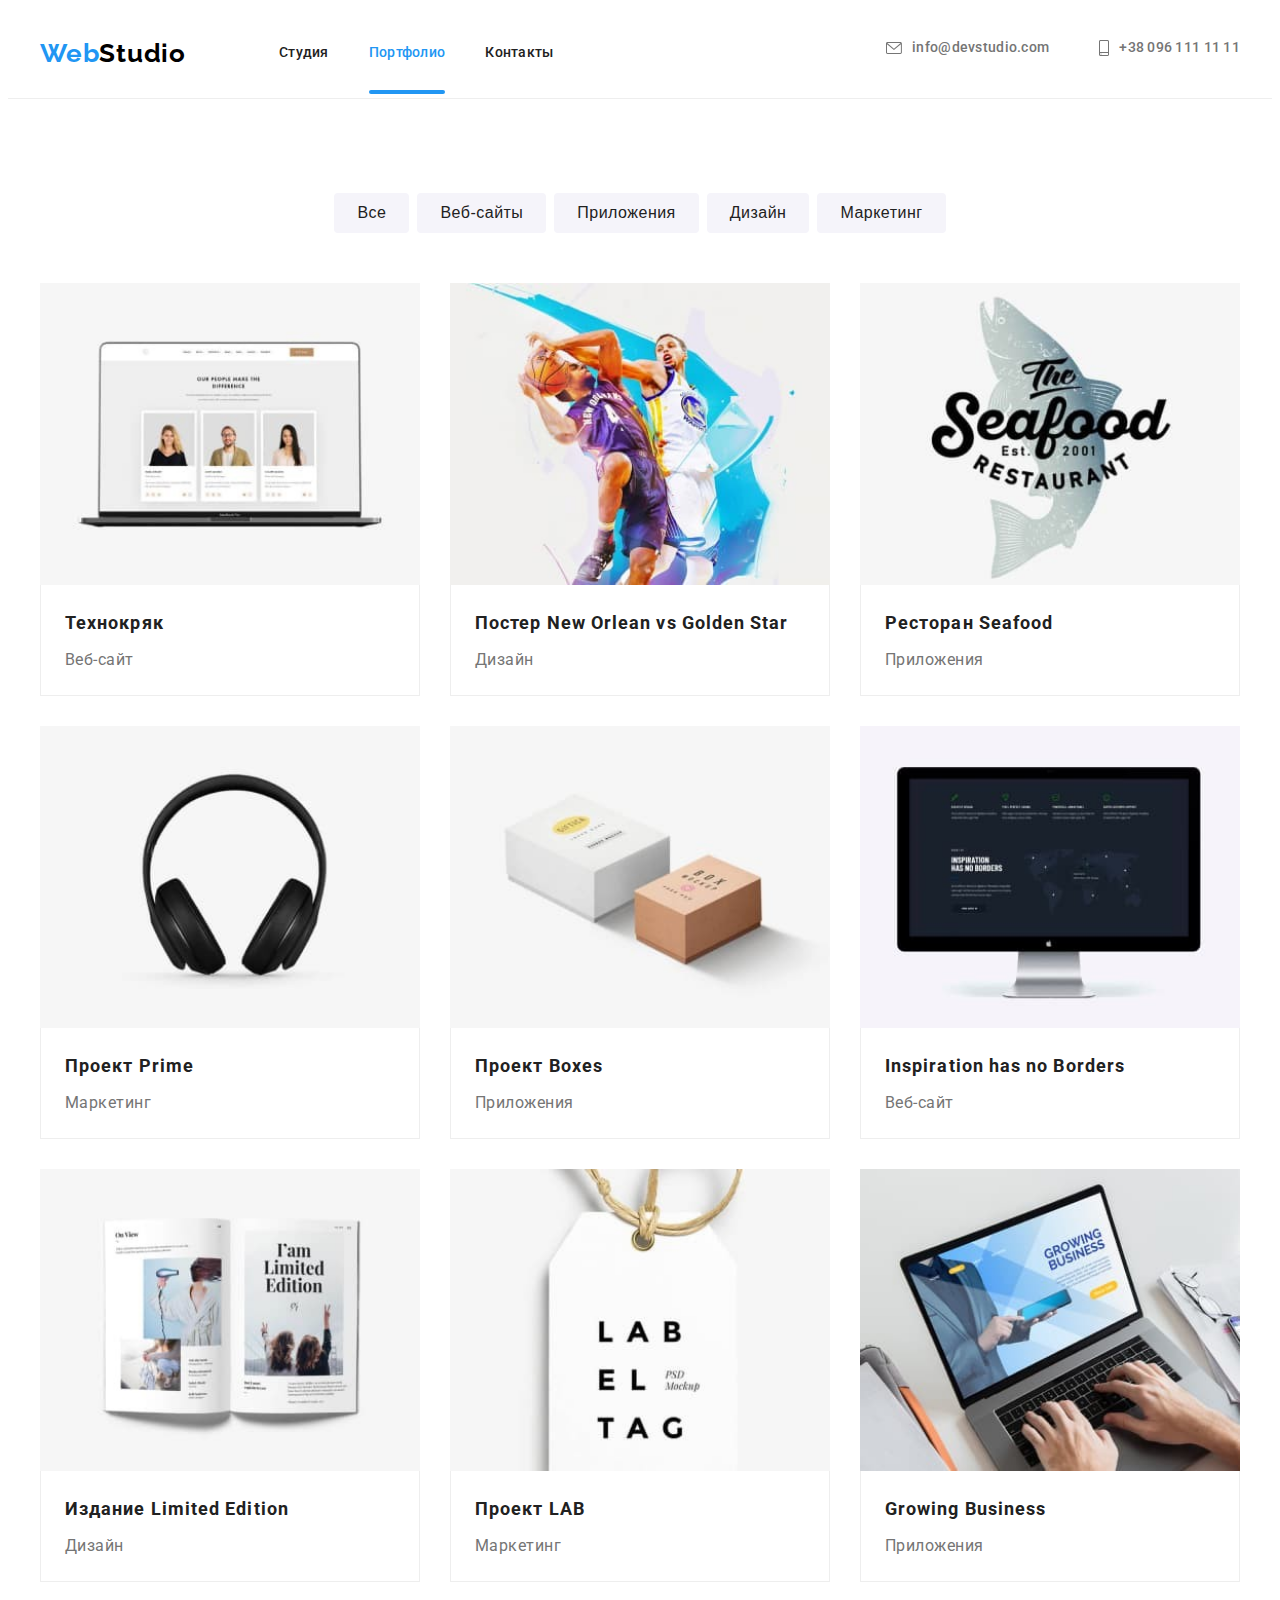
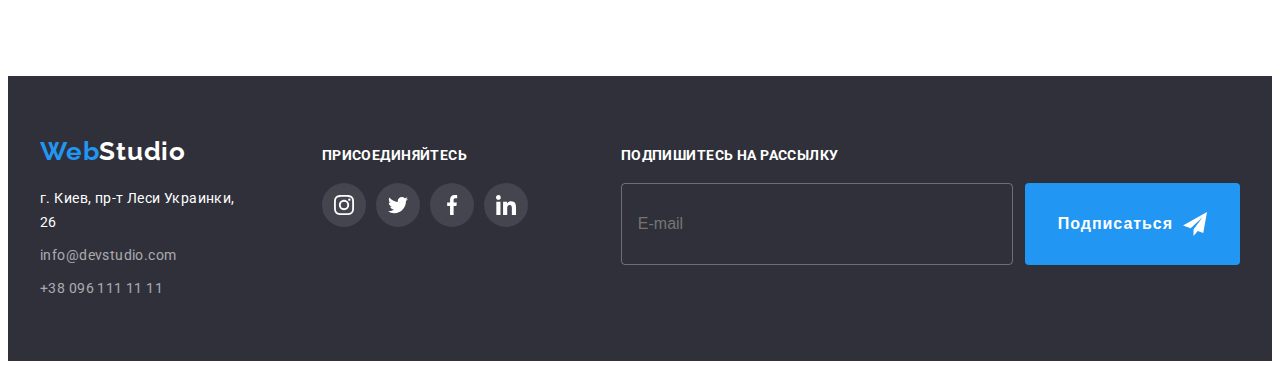
==== commit f13a6540: "final" ====
--- a/portfolio.html
+++ b/portfolio.html
@@ -5,6 +5,13 @@
     <meta http-equiv="X-UA-Compatible" content="IE=edge" />
     <meta name="viewport" content="width=device-width, initial-scale=1.0" />
     <title>Портфолио</title>
+    <meta name="description" content="Сайт по созданию веб услуг" />
+    <meta property="og:title" content="Портфолио" />
+    <meta property="og:type" content="article" />
+    <meta property="og:description" content="Сайт по созданию веб услуг" />
+
+    <link rel="shortcut icon" href="./images/favicon.ico" />
+
     <link
       rel="stylesheet"
       href="https://cdnjs.cloudflare.com/ajax/libs/modern-normalize/1.1.0/modern-normalize.min.css"
@@ -12,7 +19,7 @@
       crossorigin="anonymous"
       referrerpolicy="no-referrer"
     />
-    <link rel="stylesheet" href="./css/main.min.css" />
+    <link rel="stylesheet" href="./css/main.min.css " />
     <link rel="preconnect" href="https://fonts.googleapis.com" />
     <link rel="preconnect" href="https://fonts.gstatic.com" crossorigin />
     <link
@@ -244,6 +251,7 @@
                       alt="Технокряк"
                       width="370"
                       height="294"
+                      loading="lazy"
                     />
                   </picture>
 
@@ -302,6 +310,7 @@
                       alt="Постер New Orlean vs Golden Star"
                       width="370"
                       height="294"
+                      loading="lazy"
                     />
                   </picture>
 
@@ -317,7 +326,7 @@
 
                 <div class="portfolio__desc">
                   <h2 class="portfolio__desc-title">
-                    Постер Orlean vs Golden Star
+                    Постер New Orlean vs Golden Star
                   </h2>
                   <p class="portfolio__desc-text">Дизайн</p>
                 </div>
@@ -362,6 +371,7 @@
                       alt="Ресторан Seafood"
                       width="370"
                       height="294"
+                      loading="lazy"
                     />
                   </picture>
 
@@ -418,6 +428,7 @@
                       alt="Проект Prime"
                       width="370"
                       height="294"
+                      loading="lazy"
                     />
                   </picture>
 
@@ -474,6 +485,7 @@
                       alt="Проект Boxes"
                       width="370"
                       height="294"
+                      loading="lazy"
                     />
                   </picture>
 
@@ -530,6 +542,7 @@
                       alt="Веб-сайт Inspiration has no Borders"
                       width="370"
                       height="294"
+                      loading="lazy"
                     />
                   </picture>
 
@@ -588,6 +601,7 @@
                       alt="Издание Limited Edition"
                       width="370"
                       height="294"
+                      loading="lazy"
                     />
                   </picture>
 
@@ -644,6 +658,7 @@
                       alt="Проект LAB"
                       width="370"
                       height="294"
+                      loading="lazy"
                     />
                   </picture>
 
@@ -700,6 +715,7 @@
                       alt="Приложения Growing Business"
                       width="370"
                       height="294"
+                      loading="lazy"
                     />
                   </picture>
 
--- a/css/main.min.css
+++ b/css/main.min.css
@@ -1 +1 @@
-:root{--accent-color: #2196f3;--logo-web-color: #2196f3;--logo-studio-dark-color: #000000;--logo-studio-light-color: #ffffff;--text-color: #212121;--list-button-color: #f5f4fa;--list-button-hover: #2196f3;--text-color-light: #757575;--main-background: #ffffff;--secondary-background: #2f303a;--border-color: #eeeeee;--main-icon: #afb1b8;--secondary-icon: #ffffff;--main-anim: cubic-bezier(0.4, 0, 0.2, 1)}.hero__btn,.modal__btn,.footer__btn{border-radius:4px;padding:10px 32px;min-width:200px;font-weight:700;font-size:16px;line-height:1.88;letter-spacing:.06em;color:var(--main-background);background-color:var(--accent-color);border:1px solid rgba(0,0,0,0);-webkit-transition:background-color 250ms var(--main-anim);transition:background-color 250ms var(--main-anim)}html{scroll-behavior:smooth}body{font-family:"Roboto",sans-serif;color:var(--text-color)}.section{padding-top:60px;padding-bottom:60px;background-color:var(--main-background)}@media screen and (min-width: 768px){.section{padding-top:60px;padding-bottom:60px}}@media screen and (min-width: 1200px){.section{padding-top:94px;padding-bottom:94px}}.scroll-hidden{overflow:hidden;height:100vh}button{-webkit-appearance:none;-webkit-tap-highlight-color:rgba(0,0,0,0)}.container{padding-left:15px;padding-right:15px;margin-left:auto;margin-right:auto;width:100%}@media screen and (min-width: 480px){.container{width:480px}}@media screen and (min-width: 480px)and (min-width: 480px){.container{width:480px}}@media screen and (min-width: 768px){.container{width:768px}}@media screen and (min-width: 768px)and (min-width: 768px){.container{width:768px}}@media screen and (min-width: 1200px){.container{width:1200px}}@media screen and (min-width: 1200px)and (min-width: 1200px){.container{width:1200px}}h1,h2,h3,h4,h5,h6,p{margin:0}img{display:block;max-width:100%;height:auto}.list{padding:0;margin:0;list-style:none}.link{display:block;text-decoration:none}.hero__btn:hover,.hero__btn:focus,.modal__btn:hover,.modal__btn:focus,.footer__btn:hover,.footer__btn:focus{background:#188ce8;cursor:pointer}.portfolio__projects-btn{border-radius:4px;padding:6px 22px;font-weight:500;font-size:16px;line-height:1.63;text-align:center;letter-spacing:.03em;color:var(--text-color);background-color:var(--list-button-color);border:1px solid rgba(0,0,0,0);-webkit-transition:color 250ms var(--main-anim),background-color 250ms var(--main-anim),-webkit-box-shadow 250ms var(--main-anim);transition:color 250ms var(--main-anim),background-color 250ms var(--main-anim),-webkit-box-shadow 250ms var(--main-anim);transition:color 250ms var(--main-anim),background-color 250ms var(--main-anim),box-shadow 250ms var(--main-anim);transition:color 250ms var(--main-anim),background-color 250ms var(--main-anim),box-shadow 250ms var(--main-anim),-webkit-box-shadow 250ms var(--main-anim)}.portfolio__projects-btn:hover,.portfolio__projects-btn:focus{cursor:pointer;color:var(--main-background);background-color:var(--list-button-hover);-webkit-box-shadow:0px 3px 1px rgba(0,0,0,.1),0px 1px 2px rgba(0,0,0,.08),0px 2px 2px rgba(0,0,0,.12);box-shadow:0px 3px 1px rgba(0,0,0,.1),0px 1px 2px rgba(0,0,0,.08),0px 2px 2px rgba(0,0,0,.12)}.header__logo,.footer__logo{font-family:"Raleway",sans-serif;font-weight:700;font-size:26px;line-height:1.19;letter-spacing:.03em;color:var(--logo-web-color)}.header__logo--dark,.footer__logo--dark{color:var(--logo-studio-dark-color)}.header__logo--light,.footer__logo--light{color:var(--logo-studio-light-color)}.backdrop{z-index:1000;position:fixed;top:0;left:0;width:100%;height:100%;background:rgba(0,0,0,.2);-webkit-transition:opacity 250ms var(--main-anim);transition:opacity 250ms var(--main-anim);opacity:1}.backdrop.is-hidden{opacity:0;visibility:visible;pointer-events:none}.modal{position:absolute;text-align:center;min-height:521px;padding:40px;background-color:var(--main-background);top:50%;left:50%;-webkit-transform:translate(-50%, -50%) scale(1);transform:translate(-50%, -50%) scale(1);border-radius:4px;-webkit-box-shadow:0px 1px 3px rgba(0,0,0,.12),0px 1px 1px rgba(0,0,0,.14),0px 2px 1px rgba(0,0,0,.2);box-shadow:0px 1px 3px rgba(0,0,0,.12),0px 1px 1px rgba(0,0,0,.14),0px 2px 1px rgba(0,0,0,.2);-webkit-transition:-webkit-transform 250ms var(--main-anim);transition:-webkit-transform 250ms var(--main-anim);transition:transform 250ms var(--main-anim);transition:transform 250ms var(--main-anim), -webkit-transform 250ms var(--main-anim)}@media screen and (max-width: 767.98px){.modal{max-width:450px;width:calc(100% - 30px)}}@media screen and (min-width: 480px){.modal{min-width:450px}}@media screen and (min-width: 768px){.modal{min-width:528px}}.backdrop.is-hidden .modal{-webkit-transform:translate(-50%, -50%) scale(0.6);transform:translate(-50%, -50%) scale(0.6)}.modal__btn-close{display:-webkit-box;display:-ms-flexbox;display:flex;-webkit-box-align:center;-ms-flex-align:center;align-items:center;-webkit-box-pack:center;-ms-flex-pack:center;justify-content:center;position:absolute;top:8px;right:8px;width:30px;height:30px;border-radius:50%;background-color:var(--main-background);border:1px solid rgba(0,0,0,.1);-webkit-transition:fill 250ms var(--main-anim),border 250ms var(--main-anim);transition:fill 250ms var(--main-anim),border 250ms var(--main-anim)}.modal__btn-close:hover,.modal__btn-close:focus{cursor:pointer;fill:var(--list-button-hover);border:1px solid var(--accent-color)}.modal__title{margin-top:0px;font-weight:700;font-size:20px;line-height:1.15;text-align:center;letter-spacing:.03em;color:var(--text-color)}.modal__field{position:relative;display:-webkit-box;display:-ms-flexbox;display:flex;-webkit-box-orient:vertical;-webkit-box-direction:normal;-ms-flex-direction:column;flex-direction:column;margin-bottom:10px}.modal__name{margin-bottom:4px;font-size:12px;text-align:left;line-height:1.16;letter-spacing:.01em;color:#757575}.modal__form{text-align:center;margin-top:12px}.modal__input{padding-top:11px;padding-bottom:11px;padding-left:42px;border:1px solid rgba(33,33,33,.2);border-radius:4px;cursor:pointer;-webkit-transition:border-color 250ms var(--main-anim);transition:border-color 250ms var(--main-anim)}.modal__input:hover,.modal__input:focus{outline:0;border-color:var(--accent-color)}.modal__textarea{resize:none;height:120px;font-size:14px;line-height:1.17;letter-spacing:.01em;padding:12px 16px;border:1px solid rgba(33,33,33,.2);border-radius:4px;-webkit-transition:border-color 250ms var(--main-anim);transition:border-color 250ms var(--main-anim)}.modal__textarea:hover,.modal__textarea:focus{outline:0;border-color:var(--accent-color)}.modal__icon{position:absolute;top:50%;left:12px}.modal__svg{width:18px;height:18px;color:#000;fill:currentColor;-webkit-transition:fill 250ms var(--main-anim);transition:fill 250ms var(--main-anim)}.modal__input:focus+.modal__icon .modal__svg{fill:var(--accent-color)}.modal__terms-check{display:-webkit-box;display:-ms-flexbox;display:flex;-webkit-box-align:center;-ms-flex-align:center;align-items:center;-webkit-box-pack:space-evenly;-ms-flex-pack:space-evenly;justify-content:space-evenly;font-size:14px;line-height:1.7;letter-spacing:.03em;color:#757575}.modal__terms-form{position:relative;margin-top:20px;margin-bottom:30px}.modal__agreement{color:var(--accent-color);text-decoration:underline;cursor:pointer}.modal__checkbox{position:absolute;width:1px;height:1px;margin:-1px;border:0px;padding:0px;clip:rect(0 0 0 0);overflow:hidden}.modal__check-icon{display:inline-block;-webkit-box-align:center;-ms-flex-align:center;align-items:center;-webkit-box-pack:center;-ms-flex-pack:center;justify-content:center;width:16px;height:15px;border:2px solid #212121;border-radius:2px}.modal__checkbox:checked+.modal__check-icon{border-color:rgba(0,0,0,0);background-color:#2196f3;background-image:url(../images/svg/vector_check.svg);background-size:contain;background-origin:border-box;background-repeat:no-repeat;-webkit-transition:background-color 250ms var(--main-anim),background-image 250ms var(--main-anim);transition:background-color 250ms var(--main-anim),background-image 250ms var(--main-anim)}.team__icon-list{display:-webkit-box;display:-ms-flexbox;display:flex;padding:0;-webkit-box-pack:center;-ms-flex-pack:center;justify-content:center;list-style-type:none}.team__icon-list .team__icon-item+.team__icon-item{margin-left:10px}.team__icon-link{display:-webkit-box;display:-ms-flexbox;display:flex;-webkit-box-pack:center;-ms-flex-pack:center;justify-content:center;-webkit-box-align:center;-ms-flex-align:center;align-items:center;width:44px;height:44px;border-radius:50%;cursor:pointer;fill:var(--main-icon);-webkit-transition:fill 250ms var(--main-anim),background-color 250ms var(--main-anim);transition:fill 250ms var(--main-anim),background-color 250ms var(--main-anim)}.team__icon-link:hover,.team__icon-link:focus{fill:var(--secondary-icon);background-color:var(--accent-color)}.mobile__container{display:-webkit-box;display:-ms-flexbox;display:flex;-webkit-box-pack:justify;-ms-flex-pack:justify;justify-content:space-between;-webkit-box-align:center;-ms-flex-align:center;align-items:center;padding:16px 15px}.menu__button{padding:0;margin:0;background-color:rgba(0,0,0,0);border:none;cursor:pointer}.menu__button:active{fill:var(--accent-color)}.menu__button.is-open{z-index:99999}.menu__button .icon-cross{display:none}.menu__button.is-open .icon-cross{display:block}.menu__button.is-open .icon-menu{display:none}.menu-container{display:none;position:fixed;padding:48px 40px;top:0;left:0;width:100vw;height:100vh;background-color:#fff;padding:40px,48px;z-index:9999}.menu-container.is-open{display:-webkit-box;display:-ms-flexbox;display:flex;-webkit-box-orient:vertical;-webkit-box-direction:normal;-ms-flex-direction:column;flex-direction:column;-webkit-box-pack:justify;-ms-flex-pack:justify;justify-content:space-between}.mobile__menu-nav,.mobile__menu-socials,.mobile__menu-contacts{list-style-type:none}.mobile__menu-nav{font-weight:500;font-size:40px;line-height:1.42;letter-spacing:.02em}.mobile__menu-send{margin-top:32px;margin-bottom:64px;font-weight:500;font-size:24px;color:#757575}.mobile__menu-social{display:-webkit-box;display:-ms-flexbox;display:flex}.mobile__menu-social .mobile__menu-link{color:var(--accent-color);font-size:12px}@media screen and (min-width: 480px){.mobile__menu-social .mobile__menu-link{font-size:18px}}.mobile__menu-nav .mobile__menu-link{color:#212121}.mobile__menu-nav .mobile__menu-link--active{color:var(--accent-color)}.mobile__menu-socials:not(:last-child){margin-right:20px;position:relative}.mobile__menu-socials:not(:last-child)::after{position:absolute;content:"";display:inline-block;top:0;right:-10px;width:1px;height:100%;background-color:rgba(33,33,33,.2)}.mobile__menu-number{font-weight:500;font-size:25px;letter-spacing:.02em;color:var(--accent-color)}@media screen and (min-width: 480px){.mobile__menu-number{font-size:34px}}.mobile__container{display:none}@media screen and (max-width: 767.98px){.mobile__container{display:-webkit-box;display:-ms-flexbox;display:flex}}.header{position:relative;border-bottom:1px solid var(--border-color)}.header__container{display:none}@media screen and (min-width: 768px){.header__container{display:-webkit-box;display:-ms-flexbox;display:flex}}.header__list{margin-left:93px;display:-webkit-box;display:-ms-flexbox;display:flex}.header__nav{display:-webkit-box;display:-ms-flexbox;display:flex;-webkit-box-align:center;-ms-flex-align:center;align-items:center}.header__list .header__item+.header__item{margin-left:40px}.header__contact{display:-webkit-box;display:-ms-flexbox;display:flex;margin-left:auto}@media screen and (max-width: 1199.98px){.header__contact{-webkit-box-orient:vertical;-webkit-box-direction:normal;-ms-flex-direction:column;flex-direction:column;-webkit-box-pack:center;-ms-flex-pack:center;justify-content:center}}@media screen and (min-width: 1200px){.header__contact .header__contact-item+.header__contact-item{margin-left:50px}}.header .header__contact-item{width:100%}.header__link{display:block;padding-top:32px;padding-bottom:32px;color:var(--text-color);font-weight:500;font-size:14px;line-height:1.14;letter-spacing:.02em;-webkit-transition:color 250ms var(--main-anim);transition:color 250ms var(--main-anim)}.header__link:hover,.header__link:focus{color:var(--accent-color)}.header__link--active{position:relative;color:var(--accent-color)}.header__link--active::after{content:"";position:absolute;bottom:-1px;left:0;width:100%;height:4px;background:var(--accent-color);border-radius:2px}.header__contact-number{display:-webkit-box;display:-ms-flexbox;display:flex;-webkit-box-align:center;-ms-flex-align:center;align-items:center;font-weight:500;font-size:14px;line-height:1.14;letter-spacing:.02em;color:var(--text-color-light);-webkit-transition:color 250ms var(--main-anim);transition:color 250ms var(--main-anim)}.header__contact-number:hover,.header__contact-number:focus{color:var(--accent-color)}@media screen and (min-width: 1200px){.header__contact-number{padding-top:32px;padding-bottom:32px}}.header__contact-mail{display:-webkit-box;display:-ms-flexbox;display:flex;margin-bottom:10px;-webkit-box-align:center;-ms-flex-align:center;align-items:center;font-weight:500;font-size:14px;line-height:1.14;letter-spacing:.02em;color:var(--text-color-light);-webkit-transition:color 250ms var(--main-anim);transition:color 250ms var(--main-anim)}.header__contact-mail:hover,.header__contact-mail:focus{color:var(--accent-color)}@media screen and (min-width: 1200px){.header__contact-mail{padding-top:32px;padding-bottom:32px}}.header__contact-icon{margin-right:10px;fill:currentColor}.hero{padding-top:200px;padding-bottom:200px;text-align:center;max-width:1600px;height:600px;margin-left:auto;margin-right:auto;background-repeat:no-repeat;background-position:center;background-image:-webkit-gradient(linear, left top, right top, from(rgba(47, 48, 58, 0.4)), to(rgba(47, 48, 58, 0.4))),url(../images/header/background_image_sm.jpg);background-image:linear-gradient(to right, rgba(47, 48, 58, 0.4), rgba(47, 48, 58, 0.4)),url(../images/header/background_image_sm.jpg);background-color:#c4c4c4;background-repeat:no-repeat;background-position:center;background-size:cover}@media(min-device-pixel-ratio: 2),(-webkit-min-device-pixel-ratio: 2),(min-resolution: 192dpi),(min-resolution: 2dppx){.hero{background-image:-webkit-gradient(linear, left top, right top, from(rgba(47, 48, 58, 0.4)), to(rgba(47, 48, 58, 0.4))),url(../images/header/background_image_sm@2x.jpg);background-image:linear-gradient(to right, rgba(47, 48, 58, 0.4), rgba(47, 48, 58, 0.4)),url(../images/header/background_image_sm@2x.jpg);background-color:#c4c4c4}}@media screen and (min-width: 768px){.hero{background-image:-webkit-gradient(linear, left top, right top, from(rgba(47, 48, 58, 0.4)), to(rgba(47, 48, 58, 0.4))),url(../images/header/background_image_md.jpg);background-image:linear-gradient(to right, rgba(47, 48, 58, 0.4), rgba(47, 48, 58, 0.4)),url(../images/header/background_image_md.jpg);background-color:#c4c4c4}}@media screen and (min-width: 768px)and (min-device-pixel-ratio: 2),screen and (min-width: 768px)and (-webkit-min-device-pixel-ratio: 2),screen and (min-width: 768px)and (min-resolution: 192dpi),screen and (min-width: 768px)and (min-resolution: 2dppx){.hero{background-image:-webkit-gradient(linear, left top, right top, from(rgba(47, 48, 58, 0.4)), to(rgba(47, 48, 58, 0.4))),url(../images/header/background_image_md@2x.jpg);background-image:linear-gradient(to right, rgba(47, 48, 58, 0.4), rgba(47, 48, 58, 0.4)),url(../images/header/background_image_md@2x.jpg);background-color:#c4c4c4}}@media screen and (min-width: 1200px){.hero{background-image:-webkit-gradient(linear, left top, right top, from(rgba(47, 48, 58, 0.4)), to(rgba(47, 48, 58, 0.4))),url(../images/header/background_image_lg.jpg);background-image:linear-gradient(to right, rgba(47, 48, 58, 0.4), rgba(47, 48, 58, 0.4)),url(../images/header/background_image_lg.jpg);background-color:#c4c4c4}}@media screen and (min-width: 1200px)and (min-device-pixel-ratio: 2),screen and (min-width: 1200px)and (-webkit-min-device-pixel-ratio: 2),screen and (min-width: 1200px)and (min-resolution: 192dpi),screen and (min-width: 1200px)and (min-resolution: 2dppx){.hero{background-image:-webkit-gradient(linear, left top, right top, from(rgba(47, 48, 58, 0.4)), to(rgba(47, 48, 58, 0.4))),url(../images/header/background_image_lg@2x.jpg);background-image:linear-gradient(to right, rgba(47, 48, 58, 0.4), rgba(47, 48, 58, 0.4)),url(../images/header/background_image_lg@2x.jpg);background-color:#c4c4c4}}.hero__tite{margin:0;margin-bottom:30px;color:var(--main-background);text-align:center;letter-spacing:.06em;text-transform:uppercase}@media screen and (min-width: 480px){.hero__tite{font-size:26px;line-height:1.65}}@media screen and (min-width: 1200px){.hero__tite{font-weight:900;font-size:44px;line-height:1.36}}@media screen and (max-width: 1199.98px){.development{display:none}}.development__title{font-weight:700;font-size:36px;line-height:1.67;text-align:center;letter-spacing:.03em;margin-bottom:50px}.development__list{display:-webkit-box;display:-ms-flexbox;display:flex;-ms-flex-wrap:wrap;flex-wrap:wrap}.development__item+.development__item{margin-left:30px}.development__aside{position:relative}.development__text{position:absolute;display:-webkit-box;display:-ms-flexbox;display:flex;width:370px;height:70px;bottom:0;left:0;font-weight:700;font-size:14px;line-height:1.14;letter-spacing:.03em;text-transform:uppercase;-webkit-box-align:center;-ms-flex-align:center;align-items:center;-webkit-box-pack:center;-ms-flex-pack:center;justify-content:center;margin:0;letter-spacing:.03em;background-color:rgba(47,48,58,.8);color:var(--main-background)}.development__img{display:block;min-width:100%;height:auto}.development{padding-top:0}.team__title{font-weight:700;font-size:36px;line-height:1.67;text-align:center;letter-spacing:.03em}@media screen and (min-width: 480px){.team__title{margin-bottom:30px}}@media screen and (min-width: 1200px){.team__title{margin-bottom:50px}}@media screen and (max-width: 1199.98px){.team__img{width:354px}}.team__card{padding-top:30px;padding-bottom:30px}.team__card-name{margin-bottom:10px;font-weight:500;font-size:16px;line-height:1.88;text-align:center;letter-spacing:.03em}.team__card-career{margin-bottom:16px;font-size:16px;line-height:1.88;text-align:center;letter-spacing:.03em;color:var(--text-color-light)}@media screen and (max-width: 767.98px){.team__img{width:auto}}@media screen and (min-width: 480px){.team__list{display:block}}@media screen and (max-width: 1199.98px){.team__list{display:-webkit-box;display:-ms-flexbox;display:flex;-ms-flex-wrap:wrap;flex-wrap:wrap;-webkit-box-pack:justify;-ms-flex-pack:justify;justify-content:space-between}}@media screen and (min-width: 1200px){.team__list{display:-webkit-box;display:-ms-flexbox;display:flex;-ms-flex-wrap:wrap;flex-wrap:wrap}.team__list .team__item+.team__item{margin-left:30px}}.team{padding-top:94px;padding-bottom:94px;background-color:#f5f4fa}.team__item{background-color:var(--main-background);-webkit-box-shadow:0px 1px 3px rgba(0,0,0,.12),0px 1px 1px rgba(0,0,0,.14),0px 2px 1px rgba(0,0,0,.2);box-shadow:0px 1px 3px rgba(0,0,0,.12),0px 1px 1px rgba(0,0,0,.14),0px 2px 1px rgba(0,0,0,.2);border-radius:0px 0px 4px 4px}@media screen and (max-width: 767.98px){.team__item:not(:last-child){margin-bottom:30px}}@media screen and (max-width: 1199.98px){.team__item:nth-child(-n+2){margin-bottom:30px}}@media screen and (min-width: 1200px){.team__item{width:calc((100% - 90px)/4)}}.clients__title{font-weight:700;font-size:36px;line-height:1.67;text-align:center;letter-spacing:.03em;margin-bottom:50px}@media screen and (max-width: 767.98px){.clients__title{margin-bottom:30px;font-size:28px;line-height:1.18}}@media screen and (min-width: 768px){.clients__title{margin-bottom:30px;font-size:28px;line-height:1.18}}.clients__list{display:-webkit-box;display:-ms-flexbox;display:flex}@media screen and (max-width: 767.98px){.clients__list{-ms-flex-wrap:wrap;flex-wrap:wrap;-webkit-box-pack:center;-ms-flex-pack:center;justify-content:center}}@media screen and (min-width: 768px){.clients__list{-ms-flex-wrap:wrap;flex-wrap:wrap;-webkit-box-pack:justify;-ms-flex-pack:justify;justify-content:space-between}}.clients__item{width:calc((100% - 30px)/2)}@media screen and (min-width: 768px){.clients__item{width:calc((100% - 60px)/3)}}@media screen and (min-width: 1200px){.clients__item{width:calc((100% - 150px)/6)}}.clients__link{display:-webkit-box;display:-ms-flexbox;display:flex;height:92px;-webkit-box-pack:center;-ms-flex-pack:center;justify-content:center;-webkit-box-align:center;-ms-flex-align:center;align-items:center;fill:var(--main-icon);border:1px solid var(--main-icon);border-radius:4px;-webkit-transition:border 250ms var(--main-anim),fill 250ms var(--main-anim);transition:border 250ms var(--main-anim),fill 250ms var(--main-anim)}.clients__link:hover,.clients__link:focus{fill:var(--accent-color)}.clients__link:hover{border:1px solid var(--accent-color);border-radius:4px}@media screen and (max-width: 767.98px){.clients__item:nth-child(2n+1){margin-right:30px}}@media screen and (max-width: 1199.98px){.clients__item:nth-child(-n+3){margin-bottom:30px}}.clients__item:nth-child(-n+2){margin-bottom:30px}@media screen and (min-width: 1200px){.clients__item+.clients__item{margin-left:30px}}.benefits__title--hidden,.project__title--hidden{visibility:hidden;position:absolute}.benefits__logo{display:-webkit-box;display:-ms-flexbox;display:flex;-webkit-box-pack:center;-ms-flex-pack:center;justify-content:center;-webkit-box-align:center;-ms-flex-align:center;align-items:center;width:270px;height:120px;background:#f5f4fa;border-radius:4px;margin-bottom:30px}@media screen and (max-width: 767.98px){.benefits__logo{width:100%}.benefits__logo .benefits__logo:not(first-child){margin-top:30px}}@media screen and (max-width: 1199.98px){.benefits__logo{width:100%}}@media screen and (min-width: 768px){.benefits__list{display:-webkit-box;display:-ms-flexbox;display:flex;-ms-flex-wrap:wrap;flex-wrap:wrap;-webkit-box-pack:justify;-ms-flex-pack:justify;justify-content:space-between}}@media screen and (min-width: 768px){.benefits__item{width:354px}}@media screen and (min-width: 1200px){.benefits__item{width:270px}.benefits__item+.benefits__item{margin-left:30px}}.benefits__subtitle{margin:0;margin-bottom:10px;font-weight:700;font-size:14px;line-height:1.14;letter-spacing:.03em;text-transform:uppercase}@media screen and (max-width: 767.98px){.benefits__subtitle{text-align:center}}.benefits__text{font-size:14px;line-height:1.71;letter-spacing:.03em;color:var(--text-color-light)}.portfolio__projects-list{margin-bottom:50px}.portfolio__list{display:-webkit-box;display:-ms-flexbox;display:flex;-ms-flex-wrap:wrap;flex-wrap:wrap}@media screen and (max-width: 767.98px){.portfolio__list{display:block}}.portfolio__projects-list{display:-webkit-box;display:-ms-flexbox;display:flex;-webkit-box-pack:center;-ms-flex-pack:center;justify-content:center}@media screen and (max-width: 767.98px){.portfolio__projects-list{-ms-flex-wrap:wrap;flex-wrap:wrap;-webkit-box-pack:left;-ms-flex-pack:left;justify-content:left}}.portfolio__projects-item:not(:last-child){margin-right:8px}@media screen and (max-width: 767.98px){.portfolio__projects-item:nth-child(-n+3){margin-bottom:15px}}.portfolio__desc-title{margin-bottom:4px;font-weight:700;font-size:18px;line-height:2;letter-spacing:.06em;color:#212121}.portfolio__link{width:100%;display:block;-webkit-transition:-webkit-box-shadow 250ms var(--main-anim);transition:-webkit-box-shadow 250ms var(--main-anim);transition:box-shadow 250ms var(--main-anim);transition:box-shadow 250ms var(--main-anim), -webkit-box-shadow 250ms var(--main-anim)}.portfolio__link:hover,.portfolio__link:focus{-webkit-box-shadow:0px 1px 1px rgba(0,0,0,.12),0px 4px 4px rgba(0,0,0,.06),1px 4px 6px rgba(0,0,0,.16);box-shadow:0px 1px 1px rgba(0,0,0,.12),0px 4px 4px rgba(0,0,0,.06),1px 4px 6px rgba(0,0,0,.16)}.portfolio__desc{padding:20px 24px;background-color:var(--main-background);border:1px solid var(--border-color);border-top:0}.portfolio__desc-text{font-size:16px;line-height:1.88;letter-spacing:.03em;color:var(--text-color-light)}.portfolio__link:hover .overlay-card__content{-webkit-transform:translateY(-100%);transform:translateY(-100%)}.overlay-card{position:relative;overflow:hidden}@media screen and (max-width: 767.98px){.overlay-card{max-width:450px;width:100%}}.overlay-card .overlay-card__img{width:100%}.overlay-card__content{height:100%;position:absolute;background-color:rgba(33,150,243,.9);-webkit-transform:translateY(0);transform:translateY(0);-webkit-transition:-webkit-transform 250ms var(--main-anim);transition:-webkit-transform 250ms var(--main-anim);transition:transform 250ms var(--main-anim);transition:transform 250ms var(--main-anim), -webkit-transform 250ms var(--main-anim)}.overlay-card__text{padding:63px 24px;font-size:18px;line-height:1.56;letter-spacing:.03em;color:var(--main-background)}@media screen and (max-width: 767.98px){.portfolio__item{width:100%;margin-bottom:30px}}@media screen and (min-width: 768px){.portfolio__item{width:calc((100% - 30px)/2);margin-bottom:30px}.portfolio__item:nth-child(odd){margin-right:30px}.portfolio__item:nth-last-child(-n+2){margin-bottom:0}}@media screen and (min-width: 1200px){.portfolio__item{width:calc((100% - 60px)/3);margin-right:30px;margin-bottom:30px}.portfolio__item:nth-child(3n){margin-right:0}.portfolio__item:nth-last-child(-n+3){margin-bottom:0}}.footer{padding-top:60px;padding-bottom:60px;background-color:var(--secondary-background)}.footer__address-link{font-style:normal;font-size:14px;line-height:1.71;letter-spacing:.03em;color:var(--main-background)}.footer__address-link:hover,.footer__address-link:focus{color:var(--accent-color)}.footer__mail-link{font-style:normal;font-size:14px;line-height:1.71;letter-spacing:.03em;color:rgba(255,255,255,.6)}.footer__mail-link:hover,.footer__mail-link:focus{color:var(--accent-color)}.footer__tel-link{font-style:normal;font-size:14px;line-height:1.71;letter-spacing:.03em;color:rgba(255,255,255,.6)}.footer__tel-link:hover,.footer__tel-link:focus{color:var(--accent-color)}.footer__main-address{display:-webkit-box;display:-ms-flexbox;display:flex;margin-top:20px}@media screen and (max-width: 767.98px){.footer__main-address{-webkit-box-pack:center;-ms-flex-pack:center;justify-content:center}}@media screen and (min-width: 480px){.footer__map{margin-bottom:8px}}@media screen and (min-width: 1200px){.footer__map{margin-bottom:9px}}@media screen and (min-width: 480px){.footer__mail{margin-bottom:8px}}@media screen and (min-width: 1200px){.footer__mail{margin-bottom:9px}}.footer__social-title,.footer__mail-title{display:-webkit-box;display:-ms-flexbox;display:flex;text-transform:uppercase;font-weight:700;font-size:14px;line-height:1.17;letter-spacing:.03em;color:var(--secondary-icon)}@media screen and (max-width: 767.98px){.footer__social-title,.footer__mail-title{-webkit-box-pack:center;-ms-flex-pack:center;justify-content:center}}@media screen and (max-width: 1199.98px){.footer__social-title,.footer__mail-title{-webkit-box-pack:center;-ms-flex-pack:center;justify-content:center}}.footer__nav{display:-webkit-box;display:-ms-flexbox;display:flex;-webkit-box-align:baseline;-ms-flex-align:baseline;align-items:baseline}@media screen and (max-width: 767.98px){.footer__nav{display:block}}@media screen and (max-width: 1199.98px){.footer__nav{-ms-flex-wrap:wrap;flex-wrap:wrap;-webkit-box-pack:center;-ms-flex-pack:center;justify-content:center}}.footer__icon-link{display:-webkit-box;display:-ms-flexbox;display:flex;-webkit-box-pack:center;-ms-flex-pack:center;justify-content:center;-webkit-box-align:center;-ms-flex-align:center;align-items:center;width:44px;height:44px;cursor:pointer;fill:var(--secondary-icon);background-color:rgba(255,255,255,.1019607843);border-radius:50%;-webkit-transition:background-color 250ms var(--main-anim);transition:background-color 250ms var(--main-anim)}.footer__icon-link:hover,.footer__icon-link:focus{background-color:var(--accent-color)}@media screen and (max-width: 1199.98px){.footer__address-list{text-align:center;margin-bottom:60px}}@media screen and (min-width: 768px){.footer__address-list{margin-right:165px;margin-bottom:60px}}@media screen and (min-width: 1200px){.footer__address-list{display:inline-block;margin-right:70px}}.footer__icon-list{display:-webkit-box;display:-ms-flexbox;display:flex;padding:0;margin:0;margin-top:20px;list-style-type:none}@media screen and (max-width: 767.98px){.footer__icon-list{margin-bottom:60px}}.footer__icon-items+.footer__icon-items{margin-left:10px}.footer__social-icon{margin-right:auto}@media screen and (max-width: 767.98px){.footer__social-icon{display:-webkit-box;display:-ms-flexbox;display:flex;-webkit-box-orient:vertical;-webkit-box-direction:normal;-ms-flex-direction:column;flex-direction:column;-webkit-box-align:center;-ms-flex-align:center;align-items:center}}@media screen and (max-width: 1199.98px){.footer__social-icon{margin:0}}.footer__mail-form{display:-webkit-box;display:-ms-flexbox;display:flex;margin-top:20px}@media screen and (max-width: 1199.98px){.footer__mail-form{-ms-flex-wrap:wrap;flex-wrap:wrap;-webkit-box-pack:center;-ms-flex-pack:center;justify-content:center;max-width:450px}}.footer__mail-input{padding:15px 16px;height:50px;font-size:16px;line-height:1.25;background-color:rgba(0,0,0,0);border:solid 1px rgba(255,255,255,.3);border-radius:4px;-webkit-transition:border 250ms var(--main-anim);transition:border 250ms var(--main-anim)}@media screen and (max-width: 1199.98px){.footer__mail-input{margin-bottom:20px;width:100%}}@media screen and (min-width: 1200px){.footer__mail-input{width:358px;margin-right:12px}}.footer__mail-input:hover,.footer__mail-input:focus{border-color:var(--accent-color)}@media screen and (min-width: 1200px){.footer__mail-row{margin-left:93px}}.footer__mail-input{color:var(--secondary-icon)}.footer__btn{display:-webkit-inline-box;display:-ms-inline-flexbox;display:inline-flex;-webkit-box-align:center;-ms-flex-align:center;align-items:center}.footer__icon-send{margin-left:10px;fill:#fff}/*# sourceMappingURL=main.min.css.map */+:root{--accent-color: #2196f3;--logo-web-color: #2196f3;--logo-studio-dark-color: #000000;--logo-studio-light-color: #ffffff;--text-color: #212121;--list-button-color: #f5f4fa;--list-button-hover: #2196f3;--text-color-light: #757575;--main-background: #ffffff;--secondary-background: #2f303a;--border-color: #eeeeee;--main-icon: #afb1b8;--secondary-icon: #ffffff;--main-anim: cubic-bezier(0.4, 0, 0.2, 1)}.hero__btn,.modal__btn,.footer__btn{border-radius:4px;padding:10px 32px;min-width:200px;font-weight:700;font-size:16px;line-height:1.88;letter-spacing:.06em;color:var(--main-background);background-color:var(--accent-color);border:1px solid rgba(0,0,0,0);-webkit-transition:background-color 250ms var(--main-anim);transition:background-color 250ms var(--main-anim)}html{scroll-behavior:smooth}body{font-family:"Roboto",sans-serif;color:var(--text-color)}.section{padding-top:60px;padding-bottom:60px;background-color:var(--main-background)}@media screen and (min-width: 768px){.section{padding-top:60px;padding-bottom:60px}}@media screen and (min-width: 1200px){.section{padding-top:94px;padding-bottom:94px}}.scroll-hidden{position:relative;overflow:hidden;height:100vh;touch-action:none;-ms-touch-action:none}*{-webkit-appearance:none;-webkit-tap-highlight-color:rgba(0,0,0,0)}.container{padding-left:15px;padding-right:15px;margin-left:auto;margin-right:auto;width:100%}@media screen and (min-width: 480px){.container{width:480px}}@media screen and (min-width: 480px)and (min-width: 480px){.container{width:480px}}@media screen and (min-width: 768px){.container{width:768px}}@media screen and (min-width: 768px)and (min-width: 768px){.container{width:768px}}@media screen and (min-width: 1200px){.container{width:1200px}}@media screen and (min-width: 1200px)and (min-width: 1200px){.container{width:1200px}}h1,h2,h3,h4,h5,h6,p{margin:0}img{display:block;max-width:100%;height:auto}.list{padding:0;margin:0;list-style:none}.link{display:block;text-decoration:none}.hero__btn:hover,.hero__btn:focus,.modal__btn:hover,.modal__btn:focus,.footer__btn:hover,.footer__btn:focus{background:#188ce8;cursor:pointer}.portfolio__projects-btn{border-radius:4px;padding:6px 22px;font-weight:500;font-size:16px;line-height:1.63;text-align:center;letter-spacing:.03em;color:var(--text-color);background-color:var(--list-button-color);border:1px solid rgba(0,0,0,0);-webkit-transition:color 250ms var(--main-anim),background-color 250ms var(--main-anim),-webkit-box-shadow 250ms var(--main-anim);transition:color 250ms var(--main-anim),background-color 250ms var(--main-anim),-webkit-box-shadow 250ms var(--main-anim);transition:color 250ms var(--main-anim),background-color 250ms var(--main-anim),box-shadow 250ms var(--main-anim);transition:color 250ms var(--main-anim),background-color 250ms var(--main-anim),box-shadow 250ms var(--main-anim),-webkit-box-shadow 250ms var(--main-anim)}.portfolio__projects-btn:hover,.portfolio__projects-btn:focus{cursor:pointer;color:var(--main-background);background-color:var(--list-button-hover);-webkit-box-shadow:0px 3px 1px rgba(0,0,0,.1),0px 1px 2px rgba(0,0,0,.08),0px 2px 2px rgba(0,0,0,.12);box-shadow:0px 3px 1px rgba(0,0,0,.1),0px 1px 2px rgba(0,0,0,.08),0px 2px 2px rgba(0,0,0,.12)}.header__logo,.footer__logo{font-family:"Raleway",sans-serif;font-weight:700;font-size:26px;line-height:1.19;letter-spacing:.03em;color:var(--logo-web-color)}.header__logo--dark,.footer__logo--dark{color:var(--logo-studio-dark-color)}.header__logo--light,.footer__logo--light{color:var(--logo-studio-light-color)}.backdrop{z-index:1000;position:fixed;top:0;left:0;width:100%;height:100%;background:rgba(0,0,0,.2);-webkit-transition:opacity 250ms var(--main-anim);transition:opacity 250ms var(--main-anim);opacity:1}.backdrop.is-hidden{opacity:0;visibility:visible;pointer-events:none}.modal{position:absolute;text-align:center;min-height:521px;padding:40px;background-color:var(--main-background);top:50%;left:50%;-webkit-transform:translate(-50%, -50%) scale(1);transform:translate(-50%, -50%) scale(1);border-radius:4px;-webkit-box-shadow:0px 1px 3px rgba(0,0,0,.12),0px 1px 1px rgba(0,0,0,.14),0px 2px 1px rgba(0,0,0,.2);box-shadow:0px 1px 3px rgba(0,0,0,.12),0px 1px 1px rgba(0,0,0,.14),0px 2px 1px rgba(0,0,0,.2);-webkit-transition:-webkit-transform 250ms var(--main-anim);transition:-webkit-transform 250ms var(--main-anim);transition:transform 250ms var(--main-anim);transition:transform 250ms var(--main-anim), -webkit-transform 250ms var(--main-anim)}@media screen and (max-width: 767.98px){.modal{max-width:450px;width:calc(100% - 30px)}}@media screen and (min-width: 480px){.modal{min-width:450px}}@media screen and (min-width: 768px){.modal{min-width:528px}}.backdrop.is-hidden .modal{-webkit-transform:translate(-50%, -50%) scale(0.6);transform:translate(-50%, -50%) scale(0.6)}.modal__btn-close{display:-webkit-box;display:-ms-flexbox;display:flex;-webkit-box-align:center;-ms-flex-align:center;align-items:center;-webkit-box-pack:center;-ms-flex-pack:center;justify-content:center;position:absolute;top:8px;right:8px;width:30px;height:30px;border-radius:50%;background-color:var(--main-background);border:1px solid rgba(0,0,0,.1);-webkit-transition:fill 250ms var(--main-anim),border 250ms var(--main-anim);transition:fill 250ms var(--main-anim),border 250ms var(--main-anim)}.modal__btn-close:hover,.modal__btn-close:focus{cursor:pointer;fill:var(--list-button-hover);border:1px solid var(--accent-color)}.modal__title{margin-top:0px;font-weight:700;font-size:20px;line-height:1.15;text-align:center;letter-spacing:.03em;color:var(--text-color)}.modal__field{position:relative;display:-webkit-box;display:-ms-flexbox;display:flex;-webkit-box-orient:vertical;-webkit-box-direction:normal;-ms-flex-direction:column;flex-direction:column;margin-bottom:10px}.modal__name{margin-bottom:4px;font-size:12px;text-align:left;line-height:1.16;letter-spacing:.01em;color:#757575}.modal__form{text-align:center;margin-top:12px}.modal__input{padding-top:11px;padding-bottom:11px;padding-left:42px;border:1px solid rgba(33,33,33,.2);border-radius:4px;cursor:pointer;-webkit-transition:border-color 250ms var(--main-anim);transition:border-color 250ms var(--main-anim)}.modal__input:hover,.modal__input:focus{outline:0;border-color:var(--accent-color)}.modal__textarea{resize:none;height:120px;font-size:14px;line-height:1.17;letter-spacing:.01em;padding:12px 16px;border:1px solid rgba(33,33,33,.2);border-radius:4px;-webkit-transition:border-color 250ms var(--main-anim);transition:border-color 250ms var(--main-anim)}.modal__textarea:hover,.modal__textarea:focus{outline:0;border-color:var(--accent-color)}.modal__icon{position:absolute;top:50%;left:12px}.modal__svg{width:18px;height:18px;color:#000;fill:currentColor;-webkit-transition:fill 250ms var(--main-anim);transition:fill 250ms var(--main-anim)}.modal__input:focus+.modal__icon .modal__svg{fill:var(--accent-color)}.modal__terms-check{display:-webkit-box;display:-ms-flexbox;display:flex;-webkit-box-align:center;-ms-flex-align:center;align-items:center;-webkit-box-pack:center;-ms-flex-pack:center;justify-content:center;font-size:14px;line-height:1.7;letter-spacing:.03em;color:#757575}@media screen and (max-width: 1199.98px){.modal__terms-check{font-size:12px;line-height:1.16}}.modal__terms-form{position:relative;margin-top:20px;margin-bottom:30px}.modal__agreement{color:var(--accent-color);text-decoration:underline;cursor:pointer}.modal__checkbox{position:absolute;width:1px;height:1px;margin:-1px;border:0px;padding:0px;clip:rect(0 0 0 0);overflow:hidden}.modal__check-icon{display:inline-block;-webkit-box-align:center;-ms-flex-align:center;align-items:center;-webkit-box-pack:center;-ms-flex-pack:center;justify-content:center;margin-right:8px;min-width:16px;min-height:15px;border:1px solid #212121;border-radius:2px}.modal__checkbox:checked+.modal__check-icon{border-color:rgba(0,0,0,0);background-color:#2196f3;background-image:url(../images/svg/vector_check.svg);background-size:contain;background-origin:border-box;background-repeat:no-repeat;-webkit-transition:background-color 250ms var(--main-anim),background-image 250ms var(--main-anim);transition:background-color 250ms var(--main-anim),background-image 250ms var(--main-anim)}.team__icon-list{display:-webkit-box;display:-ms-flexbox;display:flex;padding:0;-webkit-box-pack:center;-ms-flex-pack:center;justify-content:center;list-style-type:none}.team__icon-list .team__icon-item+.team__icon-item{margin-left:10px}.team__icon-link{display:-webkit-box;display:-ms-flexbox;display:flex;-webkit-box-pack:center;-ms-flex-pack:center;justify-content:center;-webkit-box-align:center;-ms-flex-align:center;align-items:center;width:44px;height:44px;border-radius:50%;cursor:pointer;fill:var(--main-icon);-webkit-transition:fill 250ms var(--main-anim),background-color 250ms var(--main-anim);transition:fill 250ms var(--main-anim),background-color 250ms var(--main-anim)}.team__icon-link:hover,.team__icon-link:focus{fill:var(--secondary-icon);background-color:var(--accent-color)}.mobile__container{display:-webkit-box;display:-ms-flexbox;display:flex;-webkit-box-pack:justify;-ms-flex-pack:justify;justify-content:space-between;-webkit-box-align:center;-ms-flex-align:center;align-items:center;padding:16px 15px}.menu__button{padding:0;margin:0;background-color:rgba(0,0,0,0);border:none;cursor:pointer}.menu__button:focus,.menu__button:hover{fill:var(--accent-color)}.menu__button.is-open{z-index:99999}.menu__button .icon-cross{display:none}.menu__button.is-open .icon-cross{display:block}.menu__button.is-open .icon-menu{display:none}.menu-container{position:fixed;padding:48px 40px;top:0;left:0;width:100vw;height:100vh;background-color:#fff;padding:40px,48px;z-index:9999;-webkit-transform:translateX(100%);transform:translateX(100%);-webkit-transition:-webkit-transform 250ms var(--main-anim);transition:-webkit-transform 250ms var(--main-anim);transition:transform 250ms var(--main-anim);transition:transform 250ms var(--main-anim), -webkit-transform 250ms var(--main-anim)}.menu-container.is-open{display:-webkit-box;display:-ms-flexbox;display:flex;-webkit-box-orient:vertical;-webkit-box-direction:normal;-ms-flex-direction:column;flex-direction:column;-webkit-box-pack:justify;-ms-flex-pack:justify;justify-content:space-between;-webkit-transform:translateX(0);transform:translateX(0);-webkit-transition:-webkit-transform 250ms var(--main-anim);transition:-webkit-transform 250ms var(--main-anim);transition:transform 250ms var(--main-anim);transition:transform 250ms var(--main-anim), -webkit-transform 250ms var(--main-anim)}@media screen and (min-width: 768px){.menu-container{display:none}}.mobile__menu-nav,.mobile__menu-socials,.mobile__menu-contacts{list-style-type:none}.mobile__menu-nav{font-weight:500;font-size:40px;line-height:1.42;letter-spacing:.02em}.mobile__menu-send{margin-top:32px;margin-bottom:64px;font-weight:500;font-size:24px;color:#757575}.mobile__menu-social{display:-webkit-box;display:-ms-flexbox;display:flex}.mobile__menu-social .mobile__menu-link{color:var(--accent-color);font-size:12px}@media screen and (min-width: 480px){.mobile__menu-social .mobile__menu-link{font-size:18px}}.mobile__menu-nav .mobile__menu-link{color:#212121}.mobile__menu-nav .mobile__menu-link--active{color:var(--accent-color)}.mobile__menu-socials:not(:last-child){margin-right:20px;position:relative}.mobile__menu-socials:not(:last-child)::after{position:absolute;content:"";display:inline-block;top:0;right:-10px;width:1px;height:100%;background-color:rgba(33,33,33,.2)}.mobile__menu-number{font-weight:500;font-size:25px;letter-spacing:.02em;color:var(--accent-color)}@media screen and (min-width: 480px){.mobile__menu-number{font-size:34px}}.mobile__container{display:none}@media screen and (max-width: 767.98px){.mobile__container{display:-webkit-box;display:-ms-flexbox;display:flex}}.header{position:relative;border-bottom:1px solid var(--border-color)}.header__container{display:none}@media screen and (min-width: 768px){.header__container{display:-webkit-box;display:-ms-flexbox;display:flex}}.header__list{margin-left:93px;display:-webkit-box;display:-ms-flexbox;display:flex}.header__nav{display:-webkit-box;display:-ms-flexbox;display:flex;-webkit-box-align:center;-ms-flex-align:center;align-items:center}.header__list .header__item+.header__item{margin-left:40px}.header__contact{display:-webkit-box;display:-ms-flexbox;display:flex;margin-left:auto}@media screen and (max-width: 1199.98px){.header__contact{-webkit-box-orient:vertical;-webkit-box-direction:normal;-ms-flex-direction:column;flex-direction:column;-webkit-box-pack:center;-ms-flex-pack:center;justify-content:center}}@media screen and (min-width: 1200px){.header__contact .header__contact-item+.header__contact-item{margin-left:50px}}.header .header__contact-item{width:100%}.header__link{display:block;padding-top:32px;padding-bottom:32px;color:var(--text-color);font-weight:500;font-size:14px;line-height:1.14;letter-spacing:.02em;-webkit-transition:color 250ms var(--main-anim);transition:color 250ms var(--main-anim)}.header__link:hover,.header__link:focus{color:var(--accent-color)}.header__link--active{position:relative;color:var(--accent-color)}.header__link--active::after{content:"";position:absolute;bottom:-1px;left:0;width:100%;height:4px;background:var(--accent-color);border-radius:2px}.header__contact-number{display:-webkit-box;display:-ms-flexbox;display:flex;-webkit-box-align:center;-ms-flex-align:center;align-items:center;font-weight:500;font-size:14px;line-height:1.14;letter-spacing:.02em;color:var(--text-color-light);-webkit-transition:color 250ms var(--main-anim);transition:color 250ms var(--main-anim)}.header__contact-number:hover,.header__contact-number:focus{color:var(--accent-color)}@media screen and (min-width: 1200px){.header__contact-number{padding-top:32px;padding-bottom:32px}}.header__contact-mail{display:-webkit-box;display:-ms-flexbox;display:flex;margin-bottom:10px;-webkit-box-align:center;-ms-flex-align:center;align-items:center;font-weight:500;font-size:14px;line-height:1.14;letter-spacing:.02em;color:var(--text-color-light);-webkit-transition:color 250ms var(--main-anim);transition:color 250ms var(--main-anim)}.header__contact-mail:hover,.header__contact-mail:focus{color:var(--accent-color)}@media screen and (min-width: 1200px){.header__contact-mail{padding-top:32px;padding-bottom:32px}}.header__contact-icon{margin-right:10px;fill:currentColor}.hero{padding-top:200px;padding-bottom:200px;text-align:center;max-width:1600px;height:600px;margin-left:auto;margin-right:auto;background-repeat:no-repeat;background-position:center;background-image:-webkit-gradient(linear, left top, right top, from(rgba(47, 48, 58, 0.4)), to(rgba(47, 48, 58, 0.4))),url(../images/header/background_image_sm.jpg);background-image:linear-gradient(to right, rgba(47, 48, 58, 0.4), rgba(47, 48, 58, 0.4)),url(../images/header/background_image_sm.jpg);background-color:#c4c4c4;background-repeat:no-repeat;background-position:center;background-size:cover}@media screen and (max-width: 1199.98px){.hero{padding-top:118px;padding-bottom:118px}}@media screen and (max-width: 1199.98px){.hero{height:auto}}@media(min-device-pixel-ratio: 2),(-webkit-min-device-pixel-ratio: 2),(min-resolution: 192dpi),(min-resolution: 2dppx){.hero{background-image:-webkit-gradient(linear, left top, right top, from(rgba(47, 48, 58, 0.4)), to(rgba(47, 48, 58, 0.4))),url(../images/header/background_image_sm@2x.jpg);background-image:linear-gradient(to right, rgba(47, 48, 58, 0.4), rgba(47, 48, 58, 0.4)),url(../images/header/background_image_sm@2x.jpg);background-color:#c4c4c4}}@media screen and (min-width: 768px){.hero{background-image:-webkit-gradient(linear, left top, right top, from(rgba(47, 48, 58, 0.4)), to(rgba(47, 48, 58, 0.4))),url(../images/header/background_image_md.jpg);background-image:linear-gradient(to right, rgba(47, 48, 58, 0.4), rgba(47, 48, 58, 0.4)),url(../images/header/background_image_md.jpg);background-color:#c4c4c4}}@media screen and (min-width: 768px)and (min-device-pixel-ratio: 2),screen and (min-width: 768px)and (-webkit-min-device-pixel-ratio: 2),screen and (min-width: 768px)and (min-resolution: 192dpi),screen and (min-width: 768px)and (min-resolution: 2dppx){.hero{background-image:-webkit-gradient(linear, left top, right top, from(rgba(47, 48, 58, 0.4)), to(rgba(47, 48, 58, 0.4))),url(../images/header/background_image_md@2x.jpg);background-image:linear-gradient(to right, rgba(47, 48, 58, 0.4), rgba(47, 48, 58, 0.4)),url(../images/header/background_image_md@2x.jpg);background-color:#c4c4c4}}@media screen and (min-width: 1200px){.hero{background-image:-webkit-gradient(linear, left top, right top, from(rgba(47, 48, 58, 0.4)), to(rgba(47, 48, 58, 0.4))),url(../images/header/background_image_lg.jpg);background-image:linear-gradient(to right, rgba(47, 48, 58, 0.4), rgba(47, 48, 58, 0.4)),url(../images/header/background_image_lg.jpg);background-color:#c4c4c4}}@media screen and (min-width: 1200px)and (min-device-pixel-ratio: 2),screen and (min-width: 1200px)and (-webkit-min-device-pixel-ratio: 2),screen and (min-width: 1200px)and (min-resolution: 192dpi),screen and (min-width: 1200px)and (min-resolution: 2dppx){.hero{background-image:-webkit-gradient(linear, left top, right top, from(rgba(47, 48, 58, 0.4)), to(rgba(47, 48, 58, 0.4))),url(../images/header/background_image_lg@2x.jpg);background-image:linear-gradient(to right, rgba(47, 48, 58, 0.4), rgba(47, 48, 58, 0.4)),url(../images/header/background_image_lg@2x.jpg);background-color:#c4c4c4}}.hero__tite{margin:0;margin-bottom:30px;color:var(--main-background);text-align:center;letter-spacing:.06em;text-transform:uppercase}@media screen and (min-width: 480px){.hero__tite{font-size:26px;line-height:1.65}}@media screen and (min-width: 1200px){.hero__tite{font-weight:900;font-size:44px;line-height:1.36}}@media screen and (max-width: 1199.98px){.development{display:none}}.development__title{font-weight:700;font-size:36px;line-height:1.67;text-align:center;letter-spacing:.03em;margin-bottom:50px}.development__list{display:-webkit-box;display:-ms-flexbox;display:flex;-ms-flex-wrap:wrap;flex-wrap:wrap}.development__item+.development__item{margin-left:30px}.development__aside{position:relative}.development__text{position:absolute;display:-webkit-box;display:-ms-flexbox;display:flex;width:370px;height:70px;bottom:0;left:0;font-weight:700;font-size:14px;line-height:1.14;letter-spacing:.03em;text-transform:uppercase;-webkit-box-align:center;-ms-flex-align:center;align-items:center;-webkit-box-pack:center;-ms-flex-pack:center;justify-content:center;margin:0;letter-spacing:.03em;background-color:rgba(47,48,58,.8);color:var(--main-background)}.development__img{display:block;min-width:100%;height:auto}.development{padding-top:0}.team__title{font-weight:700;font-size:36px;line-height:1.67;text-align:center;letter-spacing:.03em}@media screen and (min-width: 480px){.team__title{margin-bottom:30px}}@media screen and (min-width: 1200px){.team__title{margin-bottom:50px}}@media screen and (max-width: 1199.98px){.team__img{width:354px}}.team__card{padding-top:30px;padding-bottom:30px}.team__card-name{margin-bottom:10px;font-weight:500;font-size:16px;line-height:1.88;text-align:center;letter-spacing:.03em}.team__card-career{margin-bottom:16px;font-size:16px;line-height:1.88;text-align:center;letter-spacing:.03em;color:var(--text-color-light)}@media screen and (max-width: 767.98px){.team__img{width:auto}}@media screen and (min-width: 480px){.team__list{display:block}}@media screen and (max-width: 1199.98px){.team__list{display:-webkit-box;display:-ms-flexbox;display:flex;-ms-flex-wrap:wrap;flex-wrap:wrap;-webkit-box-pack:justify;-ms-flex-pack:justify;justify-content:space-between}}@media screen and (min-width: 1200px){.team__list{display:-webkit-box;display:-ms-flexbox;display:flex;-ms-flex-wrap:wrap;flex-wrap:wrap}.team__list .team__item+.team__item{margin-left:30px}}.team{padding-top:94px;padding-bottom:94px;background-color:#f5f4fa}.team__item{background-color:var(--main-background);-webkit-box-shadow:0px 1px 3px rgba(0,0,0,.12),0px 1px 1px rgba(0,0,0,.14),0px 2px 1px rgba(0,0,0,.2);box-shadow:0px 1px 3px rgba(0,0,0,.12),0px 1px 1px rgba(0,0,0,.14),0px 2px 1px rgba(0,0,0,.2);border-radius:0px 0px 4px 4px}@media screen and (max-width: 767.98px){.team__item:not(:last-child){margin-bottom:30px}}@media screen and (max-width: 1199.98px){.team__item:nth-child(-n+2){margin-bottom:30px}}@media screen and (min-width: 1200px){.team__item{width:calc((100% - 90px)/4)}}.clients__title{font-weight:700;font-size:36px;line-height:1.67;text-align:center;letter-spacing:.03em;margin-bottom:50px}@media screen and (max-width: 767.98px){.clients__title{margin-bottom:30px;font-size:28px;line-height:1.18}}@media screen and (min-width: 768px){.clients__title{margin-bottom:30px;font-size:28px;line-height:1.18}}.clients__list{display:-webkit-box;display:-ms-flexbox;display:flex}@media screen and (max-width: 767.98px){.clients__list{-ms-flex-wrap:wrap;flex-wrap:wrap;-webkit-box-pack:center;-ms-flex-pack:center;justify-content:center}}@media screen and (min-width: 768px){.clients__list{-ms-flex-wrap:wrap;flex-wrap:wrap;-webkit-box-pack:justify;-ms-flex-pack:justify;justify-content:space-between}}.clients__item{width:calc((100% - 30px)/2)}@media screen and (min-width: 768px){.clients__item{width:calc((100% - 60px)/3)}}@media screen and (min-width: 1200px){.clients__item{width:calc((100% - 150px)/6)}}.clients__link{display:-webkit-box;display:-ms-flexbox;display:flex;height:92px;-webkit-box-pack:center;-ms-flex-pack:center;justify-content:center;-webkit-box-align:center;-ms-flex-align:center;align-items:center;fill:var(--main-icon);border:1px solid var(--main-icon);border-radius:4px;-webkit-transition:border 250ms var(--main-anim),fill 250ms var(--main-anim);transition:border 250ms var(--main-anim),fill 250ms var(--main-anim)}.clients__link:hover,.clients__link:focus{fill:var(--accent-color)}.clients__link:hover{border:1px solid var(--accent-color);border-radius:4px}@media screen and (max-width: 767.98px){.clients__item:nth-child(2n+1){margin-right:30px}}@media screen and (max-width: 1199.98px){.clients__item:nth-child(-n+3){margin-bottom:30px}}.clients__item:nth-child(-n+2){margin-bottom:30px}@media screen and (min-width: 1200px){.clients__item+.clients__item{margin-left:30px}}.benefits__title--hidden,.project__title--hidden{visibility:hidden;position:absolute}.benefits__logo{display:-webkit-box;display:-ms-flexbox;display:flex;-webkit-box-pack:center;-ms-flex-pack:center;justify-content:center;-webkit-box-align:center;-ms-flex-align:center;align-items:center;width:270px;height:120px;background:#f5f4fa;border-radius:4px;margin-bottom:30px}@media screen and (max-width: 767.98px){.benefits__logo{width:100%}.benefits__logo .benefits__logo:not(first-child){margin-top:30px}}@media screen and (max-width: 1199.98px){.benefits__logo{width:100%}}@media screen and (min-width: 768px){.benefits__list{display:-webkit-box;display:-ms-flexbox;display:flex;-ms-flex-wrap:wrap;flex-wrap:wrap;-webkit-box-pack:justify;-ms-flex-pack:justify;justify-content:space-between}}@media screen and (min-width: 768px){.benefits__item{width:354px}}@media screen and (min-width: 1200px){.benefits__item{width:270px}.benefits__item+.benefits__item{margin-left:30px}}.benefits__subtitle{margin:0;margin-bottom:10px;font-weight:700;font-size:14px;line-height:1.14;letter-spacing:.03em;text-transform:uppercase}@media screen and (max-width: 767.98px){.benefits__subtitle{text-align:center}}.benefits__text{font-size:14px;line-height:1.71;letter-spacing:.03em;color:var(--text-color-light)}.portfolio__projects-list{margin-bottom:50px}.portfolio__list{display:-webkit-box;display:-ms-flexbox;display:flex;-ms-flex-wrap:wrap;flex-wrap:wrap}@media screen and (max-width: 767.98px){.portfolio__list{display:block}}.portfolio__projects-list{display:-webkit-box;display:-ms-flexbox;display:flex;-webkit-box-pack:center;-ms-flex-pack:center;justify-content:center}@media screen and (max-width: 767.98px){.portfolio__projects-list{-ms-flex-wrap:wrap;flex-wrap:wrap;-webkit-box-pack:left;-ms-flex-pack:left;justify-content:left}}.portfolio__projects-item:not(:last-child){margin-right:8px}@media screen and (max-width: 767.98px){.portfolio__projects-item:nth-child(-n+3){margin-bottom:15px}}.portfolio__desc-title{margin-bottom:4px;font-weight:700;font-size:18px;line-height:2;letter-spacing:.06em;color:#212121}.portfolio__link{width:100%;height:100%;display:-webkit-box;display:-ms-flexbox;display:flex;-webkit-box-orient:vertical;-webkit-box-direction:normal;-ms-flex-direction:column;flex-direction:column;-webkit-transition:-webkit-box-shadow 250ms var(--main-anim);transition:-webkit-box-shadow 250ms var(--main-anim);transition:box-shadow 250ms var(--main-anim);transition:box-shadow 250ms var(--main-anim), -webkit-box-shadow 250ms var(--main-anim)}.portfolio__link:hover,.portfolio__link:focus{-webkit-box-shadow:0px 1px 1px rgba(0,0,0,.12),0px 4px 4px rgba(0,0,0,.06),1px 4px 6px rgba(0,0,0,.16);box-shadow:0px 1px 1px rgba(0,0,0,.12),0px 4px 4px rgba(0,0,0,.06),1px 4px 6px rgba(0,0,0,.16)}.portfolio__desc{-webkit-box-flex:1;-ms-flex-positive:1;flex-grow:1;padding:20px 24px;background-color:var(--main-background);border:1px solid var(--border-color);border-top:0}.portfolio__desc-text{font-size:16px;line-height:1.88;letter-spacing:.03em;color:var(--text-color-light)}.portfolio__link:hover .overlay-card__content{-webkit-transform:translateY(-100%);transform:translateY(-100%)}.overlay-card{position:relative;overflow:hidden}@media screen and (max-width: 767.98px){.overlay-card{max-width:450px;width:100%}}.overlay-card .overlay-card__img{width:100%}.overlay-card__content{height:100%;position:absolute;background-color:rgba(33,150,243,.9);-webkit-transform:translateY(0);transform:translateY(0);-webkit-transition:-webkit-transform 250ms var(--main-anim);transition:-webkit-transform 250ms var(--main-anim);transition:transform 250ms var(--main-anim);transition:transform 250ms var(--main-anim), -webkit-transform 250ms var(--main-anim)}.overlay-card__text{padding:63px 24px;font-size:18px;line-height:1.56;letter-spacing:.03em;color:var(--main-background)}@media screen and (max-width: 479px){.overlay-card__text{padding:24px;font-size:14px}}@media screen and (max-width: 767.98px){.portfolio__item{width:100%;margin-bottom:30px}}@media screen and (min-width: 768px){.portfolio__item{width:calc((100% - 30px)/2);margin-bottom:30px}.portfolio__item:nth-child(odd){margin-right:30px}.portfolio__item:nth-last-child(-n+2){margin-bottom:0}}@media screen and (min-width: 1200px){.portfolio__item{width:calc((100% - 60px)/3);margin-right:30px;margin-bottom:30px}.portfolio__item:nth-child(3n){margin-right:0}.portfolio__item:nth-last-child(-n+3){margin-bottom:0}}.footer{padding-top:60px;padding-bottom:60px;background-color:var(--secondary-background)}.footer__address-link{font-style:normal;font-size:14px;line-height:1.71;letter-spacing:.03em;color:var(--main-background)}.footer__address-link:hover,.footer__address-link:focus{color:var(--accent-color)}.footer__mail-link{font-style:normal;font-size:14px;line-height:1.71;letter-spacing:.03em;color:rgba(255,255,255,.6)}.footer__mail-link:hover,.footer__mail-link:focus{color:var(--accent-color)}.footer__tel-link{font-style:normal;font-size:14px;line-height:1.71;letter-spacing:.03em;color:rgba(255,255,255,.6)}.footer__tel-link:hover,.footer__tel-link:focus{color:var(--accent-color)}.footer__main-address{display:-webkit-box;display:-ms-flexbox;display:flex;margin-top:20px}@media screen and (max-width: 767.98px){.footer__main-address{-webkit-box-pack:center;-ms-flex-pack:center;justify-content:center}}@media screen and (min-width: 480px){.footer__map{margin-bottom:8px}}@media screen and (min-width: 1200px){.footer__map{margin-bottom:9px}}@media screen and (min-width: 480px){.footer__mail{margin-bottom:8px}}@media screen and (min-width: 1200px){.footer__mail{margin-bottom:9px}}.footer__social-title,.footer__mail-title{display:-webkit-box;display:-ms-flexbox;display:flex;text-transform:uppercase;font-weight:700;font-size:14px;line-height:1.17;letter-spacing:.03em;color:var(--secondary-icon)}@media screen and (max-width: 767.98px){.footer__social-title,.footer__mail-title{-webkit-box-pack:center;-ms-flex-pack:center;justify-content:center}}@media screen and (max-width: 1199.98px){.footer__social-title,.footer__mail-title{-webkit-box-pack:center;-ms-flex-pack:center;justify-content:center}}.footer__nav{display:-webkit-box;display:-ms-flexbox;display:flex;-webkit-box-align:baseline;-ms-flex-align:baseline;align-items:baseline}@media screen and (max-width: 767.98px){.footer__nav{display:block}}@media screen and (max-width: 1199.98px){.footer__nav{-ms-flex-wrap:wrap;flex-wrap:wrap;-webkit-box-pack:center;-ms-flex-pack:center;justify-content:center}}.footer__icon-link{display:-webkit-box;display:-ms-flexbox;display:flex;-webkit-box-pack:center;-ms-flex-pack:center;justify-content:center;-webkit-box-align:center;-ms-flex-align:center;align-items:center;width:44px;height:44px;cursor:pointer;fill:var(--secondary-icon);background-color:rgba(255,255,255,.1019607843);border-radius:50%;-webkit-transition:background-color 250ms var(--main-anim);transition:background-color 250ms var(--main-anim)}.footer__icon-link:hover,.footer__icon-link:focus{background-color:var(--accent-color)}@media screen and (max-width: 1199.98px){.footer__address-list{text-align:center;margin-bottom:60px}}@media screen and (min-width: 768px){.footer__address-list{margin-right:165px}}@media screen and (min-width: 1200px){.footer__address-list{display:inline-block;margin-right:70px}}.footer__icon-list{display:-webkit-box;display:-ms-flexbox;display:flex;padding:0;margin:0;margin-top:20px;list-style-type:none}@media screen and (max-width: 767.98px){.footer__icon-list{margin-bottom:60px}}.footer__icon-items+.footer__icon-items{margin-left:10px}.footer__social-icon{margin-right:auto}@media screen and (max-width: 767.98px){.footer__social-icon{display:-webkit-box;display:-ms-flexbox;display:flex;-webkit-box-orient:vertical;-webkit-box-direction:normal;-ms-flex-direction:column;flex-direction:column;-webkit-box-align:center;-ms-flex-align:center;align-items:center}}@media screen and (max-width: 1199.98px){.footer__social-icon{margin:0}}.footer__mail-form{display:-webkit-box;display:-ms-flexbox;display:flex;margin-top:20px}@media screen and (max-width: 1199.98px){.footer__mail-form{-ms-flex-wrap:wrap;flex-wrap:wrap;-webkit-box-pack:center;-ms-flex-pack:center;justify-content:center;max-width:450px}}.footer__mail-input{padding:15px 16px;height:50px;font-size:16px;line-height:1.25;background-color:rgba(0,0,0,0);border:solid 1px rgba(255,255,255,.3);border-radius:4px;-webkit-transition:border 250ms var(--main-anim);transition:border 250ms var(--main-anim)}@media screen and (max-width: 1199.98px){.footer__mail-input{margin-bottom:20px;width:100%}}@media screen and (min-width: 1200px){.footer__mail-input{width:358px;margin-right:12px}}.footer__mail-input:hover,.footer__mail-input:focus{border-color:var(--accent-color)}@media screen and (min-width: 1200px){.footer__mail-row{margin-left:93px}}.footer__mail-input{color:var(--secondary-icon)}.footer__btn{display:-webkit-inline-box;display:-ms-inline-flexbox;display:inline-flex;-webkit-box-align:center;-ms-flex-align:center;align-items:center}.footer__icon-send{margin-left:10px;fill:#fff}/*# sourceMappingURL=main.min.css.map */